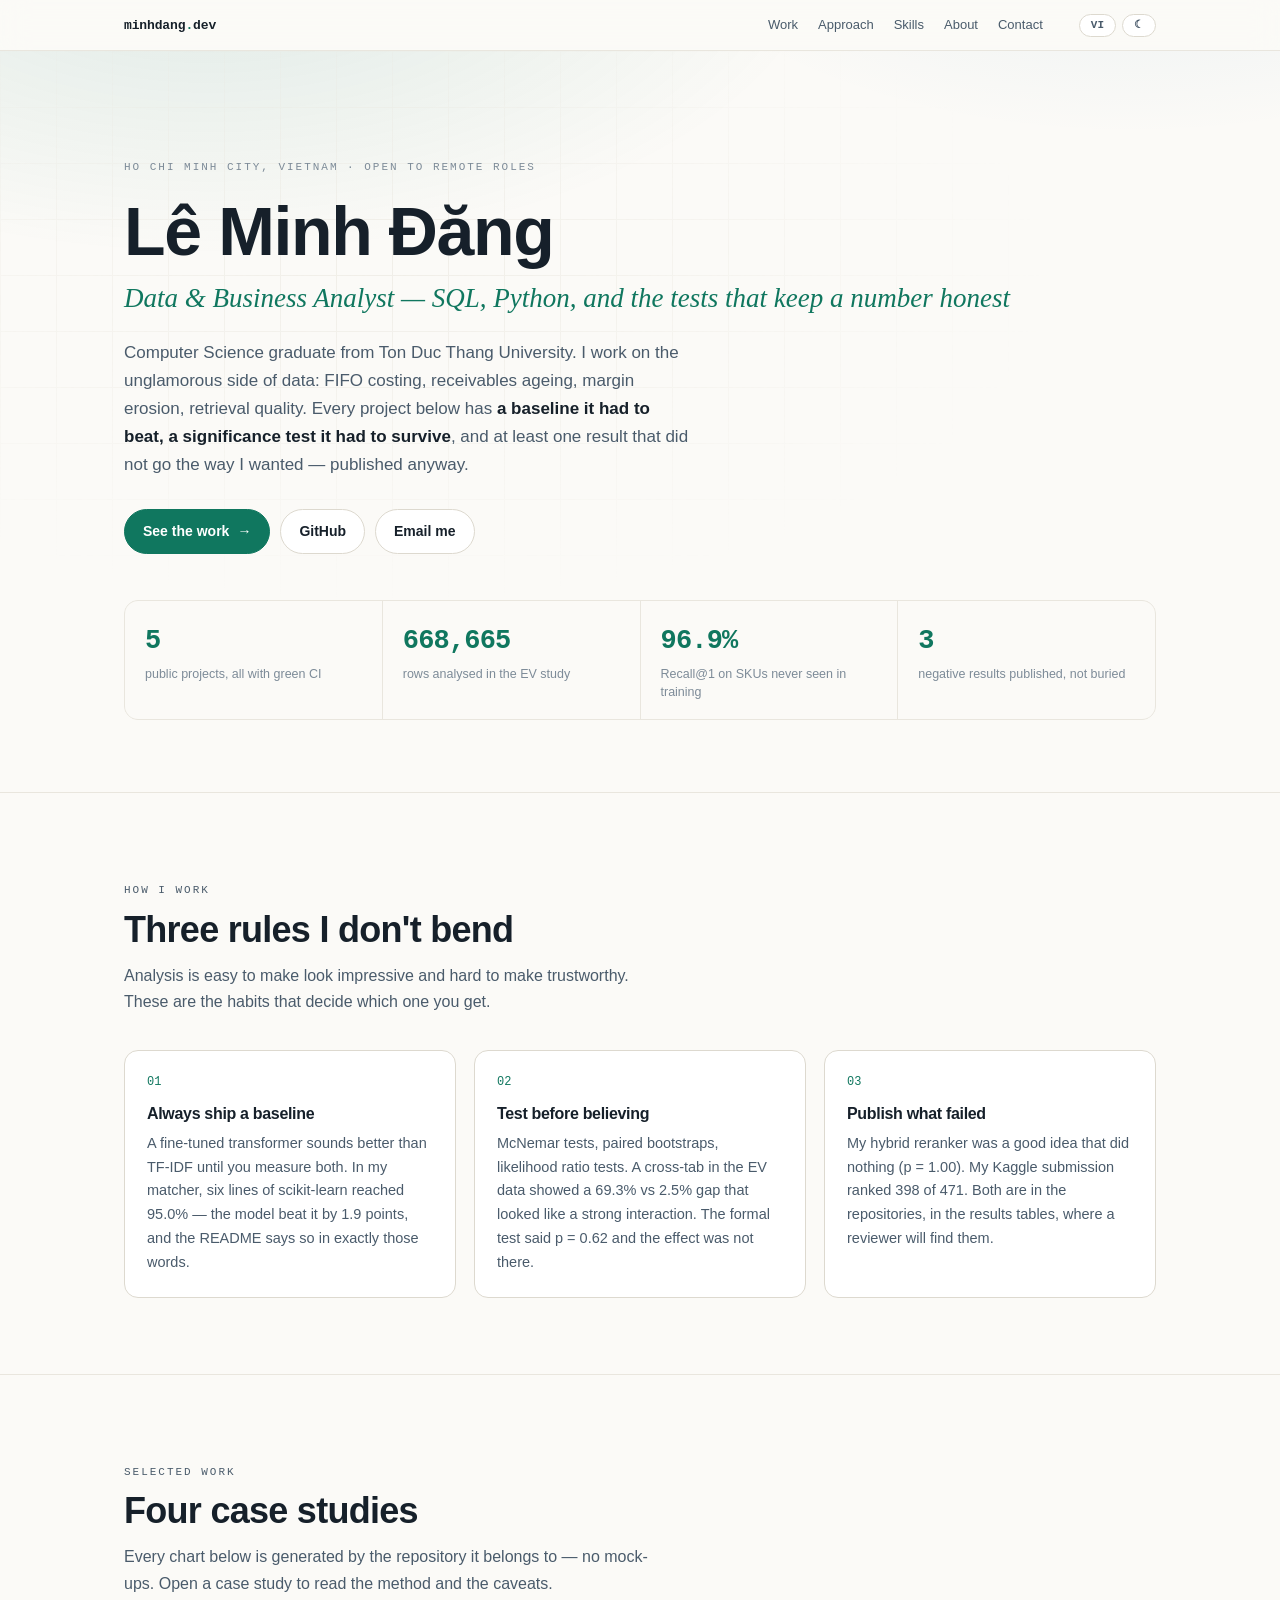
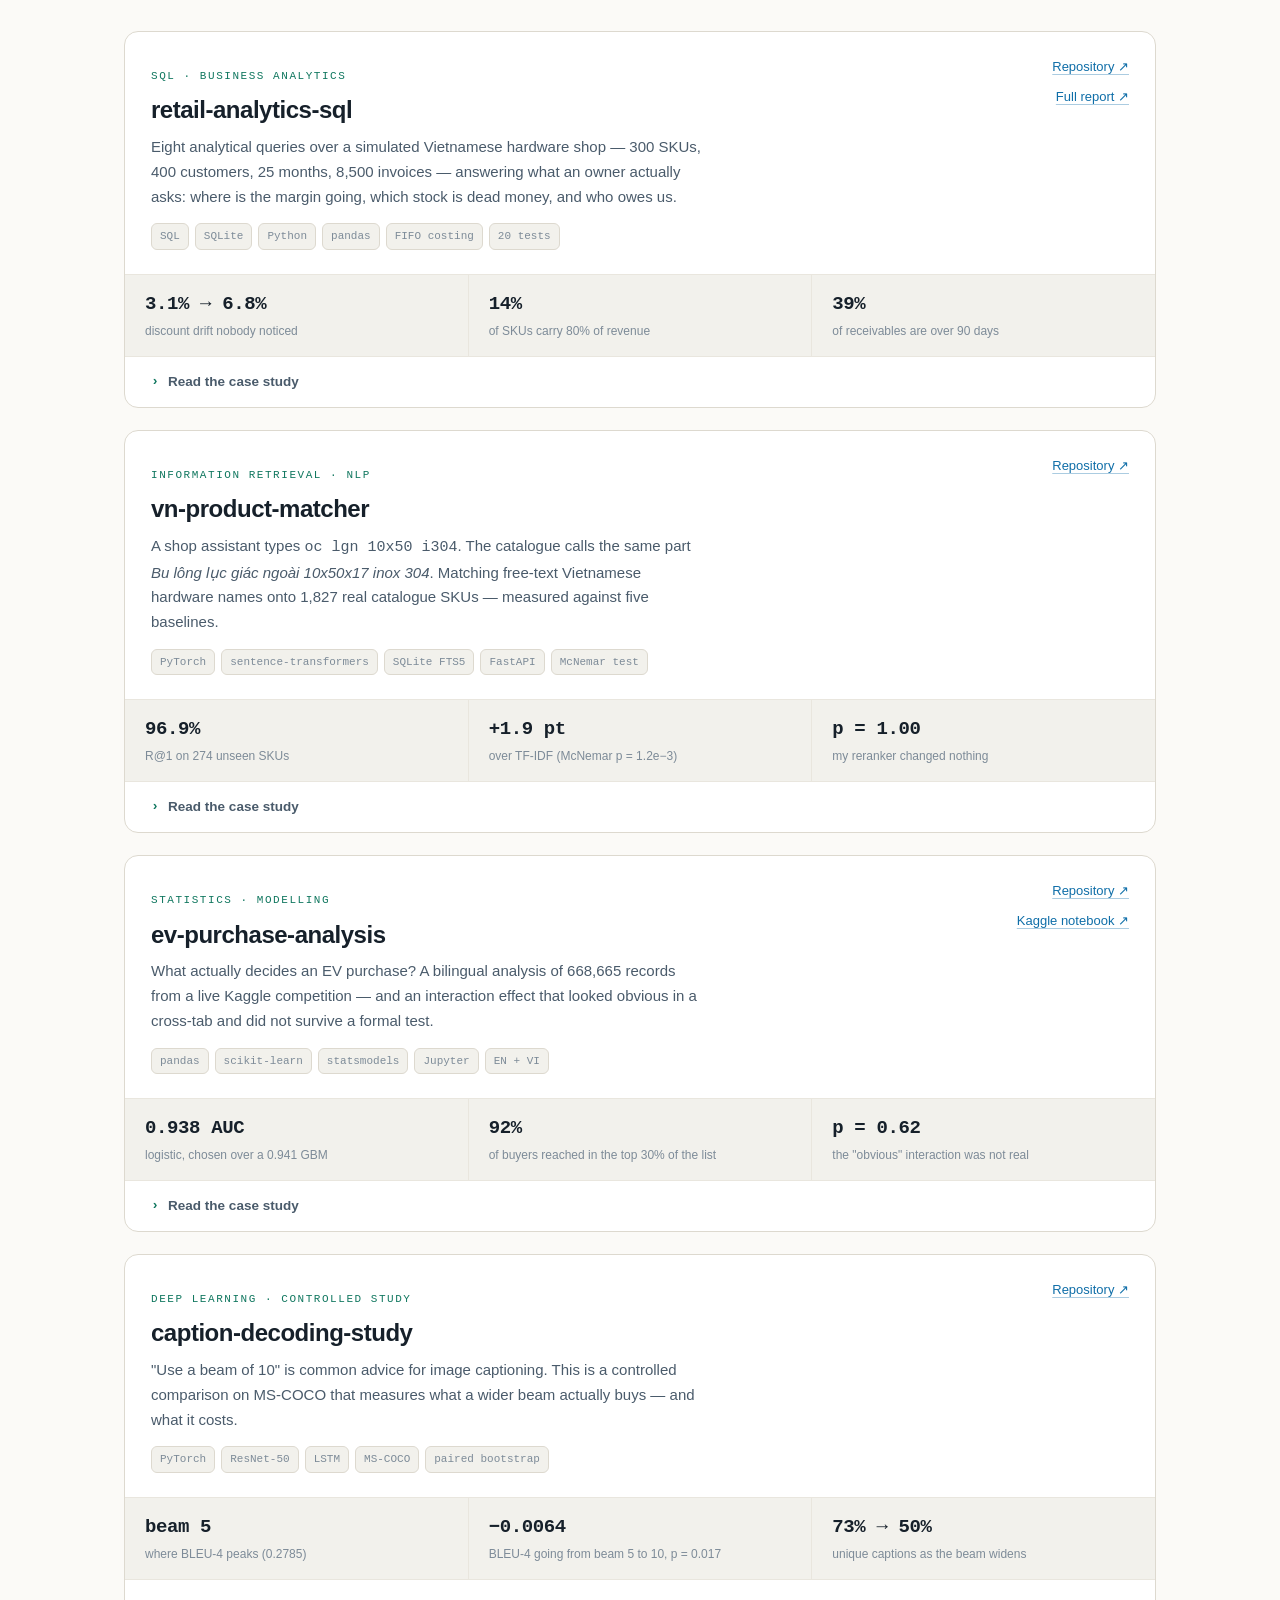
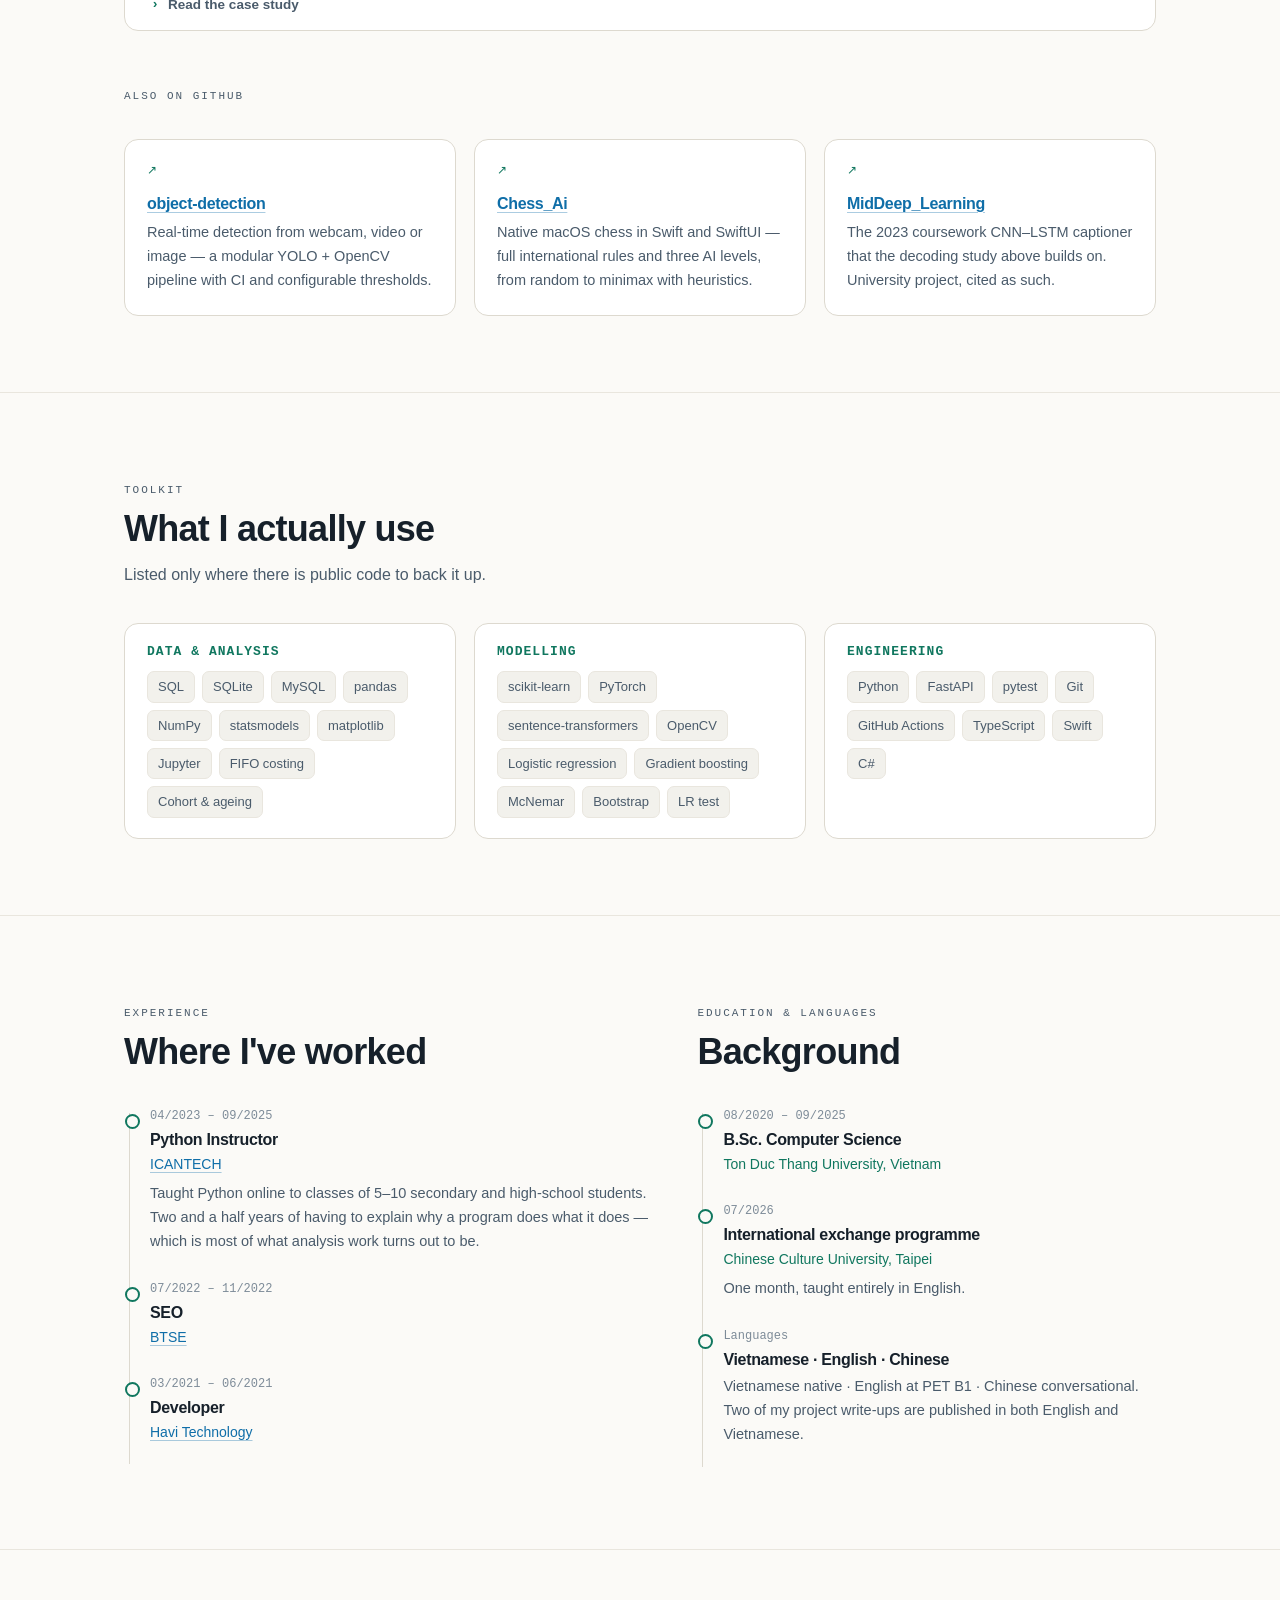
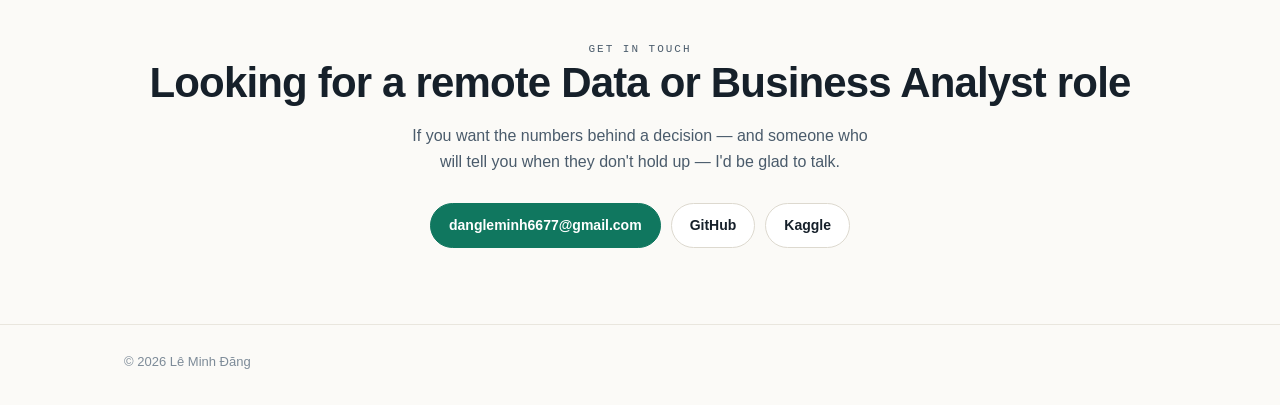
==== index.html @ 3e6cfe26 "Drop the hand-written/no-framework line from the footer Co-Authored-By: Claude Opus 5 <noreply@anthr" ====
<!DOCTYPE html>
<html lang="en" data-theme="dark" data-lang="en">
<head>
<meta charset="utf-8">
<meta name="viewport" content="width=device-width, initial-scale=1">
<title>Lê Minh Đăng — Data &amp; Business Analyst</title>
<meta name="description" content="Data and business analyst. SQL, Python and statistics on inventory, margin and retrieval problems — with the tests that say whether the numbers hold.">
<meta name="author" content="Lê Minh Đăng">
<meta property="og:title" content="Lê Minh Đăng — Data &amp; Business Analyst">
<meta property="og:description" content="Five public projects, each with a baseline, a significance test, and at least one result that did not go my way.">
<meta property="og:type" content="website">
<meta property="og:url" content="https://conchocon154.github.io/">
<link rel="icon" href="data:image/svg+xml,<svg xmlns='http://www.w3.org/2000/svg' viewBox='0 0 100 100'><rect width='100' height='100' rx='22' fill='%230b0f14'/><text y='72' x='50' text-anchor='middle' font-size='58' font-family='monospace' fill='%234dd4ac'>Đ</text></svg>">
<link rel="stylesheet" href="assets/css/style.css">
</head>
<body>

<!-- ====================== TOP BAR ====================== -->
<header class="topbar">
  <div class="topbar-in">
    <a class="brand" href="#top">minhdang<span class="dot">.</span>dev</a>
    <nav class="navlinks">
      <a href="#work"><span lang="en">Work</span><span lang="vi">Dự án</span></a>
      <a href="#approach"><span lang="en">Approach</span><span lang="vi">Cách làm</span></a>
      <a href="#skills"><span lang="en">Skills</span><span lang="vi">Kỹ năng</span></a>
      <a href="#about"><span lang="en">About</span><span lang="vi">Giới thiệu</span></a>
      <a href="#contact"><span lang="en">Contact</span><span lang="vi">Liên hệ</span></a>
    </nav>
    <div class="toggles">
      <button class="tg" id="langBtn" type="button" aria-label="Switch language">VI</button>
      <button class="tg" id="themeBtn" type="button" aria-label="Switch theme">☀</button>
    </div>
  </div>
</header>

<main id="top">

<!-- ====================== HERO ====================== -->
<div class="hero">
  <div class="wrap">
    <p class="eyebrow">Ho Chi Minh City, Vietnam · <span lang="en">open to remote roles</span><span lang="vi">sẵn sàng làm remote</span></p>
    <h1>Lê Minh Đăng</h1>
    <p class="role">
      <span lang="en">Data &amp; Business Analyst — SQL, Python, and the tests that keep a number honest</span>
      <span lang="vi">Data &amp; Business Analyst — SQL, Python, và những kiểm định giữ cho con số trung thực</span>
    </p>

    <p class="pitch">
      <span lang="en">Computer Science graduate from Ton Duc Thang University. I work on the unglamorous
      side of data: FIFO costing, receivables ageing, margin erosion, retrieval quality. Every project
      below has <strong>a baseline it had to beat, a significance test it had to survive</strong>, and at least one
      result that did not go the way I wanted — published anyway.</span>
      <span lang="vi">Tốt nghiệp Khoa học Máy tính, Đại học Tôn Đức Thắng. Tôi làm phần ít hào nhoáng
      của dữ liệu: giá vốn FIFO, tuổi nợ phải thu, bào mòn biên lợi nhuận, chất lượng truy hồi. Mỗi dự án
      dưới đây đều có <strong>một mốc so sánh phải vượt qua, một kiểm định thống kê phải đứng vững</strong>,
      và ít nhất một kết quả không như tôi mong muốn — vẫn công bố.</span>
    </p>

    <div class="cta">
      <a class="btn btn-primary" href="#work">
        <span lang="en">See the work</span><span lang="vi">Xem dự án</span> →
      </a>
      <a class="btn" href="https://github.com/conchocon154" target="_blank" rel="noopener">GitHub</a>
      <a class="btn" href="mailto:dangleminh6677@gmail.com">
        <span lang="en">Email me</span><span lang="vi">Gửi email</span>
      </a>
    </div>

    <div class="stats">
      <div class="stat">
        <b>5</b>
        <span lang="en">public projects, all with green CI</span>
        <span lang="vi">dự án công khai, CI đều xanh</span>
      </div>
      <div class="stat">
        <b>668,665</b>
        <span lang="en">rows analysed in the EV study</span>
        <span lang="vi">dòng dữ liệu phân tích ở dự án EV</span>
      </div>
      <div class="stat">
        <b>96.9%</b>
        <span lang="en">Recall@1 on SKUs never seen in training</span>
        <span lang="vi">Recall@1 trên SKU chưa từng thấy khi huấn luyện</span>
      </div>
      <div class="stat">
        <b>3</b>
        <span lang="en">negative results published, not buried</span>
        <span lang="vi">kết quả âm được công bố, không giấu</span>
      </div>
    </div>
  </div>
</div>

<!-- ====================== APPROACH ====================== -->
<section id="approach">
  <div class="wrap">
    <div class="sec-head reveal">
      <p class="eyebrow"><span lang="en">How I work</span><span lang="vi">Cách tôi làm việc</span></p>
      <h2><span lang="en">Three rules I don't bend</span><span lang="vi">Ba nguyên tắc tôi không nhân nhượng</span></h2>
      <p>
        <span lang="en">Analysis is easy to make look impressive and hard to make trustworthy.
        These are the habits that decide which one you get.</span>
        <span lang="vi">Làm phân tích trông ấn tượng thì dễ, làm cho nó đáng tin mới khó.
        Đây là những thói quen quyết định bạn nhận được cái nào.</span>
      </p>
    </div>

    <div class="approach">
      <div class="appr reveal">
        <span class="num">01</span>
        <h3><span lang="en">Always ship a baseline</span><span lang="vi">Luôn dựng mốc so sánh</span></h3>
        <p>
          <span lang="en">A fine-tuned transformer sounds better than TF-IDF until you measure both.
          In my matcher, six lines of scikit-learn reached 95.0% — the model beat it by 1.9 points,
          and the README says so in exactly those words.</span>
          <span lang="vi">Một transformer fine-tune nghe hay hơn TF-IDF, cho tới khi bạn đo cả hai.
          Ở dự án đối sánh của tôi, sáu dòng scikit-learn đạt 95,0% — mô hình chỉ hơn 1,9 điểm,
          và README ghi đúng như vậy.</span>
        </p>
      </div>
      <div class="appr reveal">
        <span class="num">02</span>
        <h3><span lang="en">Test before believing</span><span lang="vi">Kiểm định trước khi tin</span></h3>
        <p>
          <span lang="en">McNemar tests, paired bootstraps, likelihood ratio tests. A cross-tab in the EV
          data showed a 69.3% vs 2.5% gap that looked like a strong interaction. The formal test said
          p = 0.62 and the effect was not there.</span>
          <span lang="vi">Kiểm định McNemar, bootstrap theo cặp, kiểm định tỉ số hợp lý. Một bảng chéo trong
          dữ liệu EV cho khoảng cách 69,3% và 2,5%, trông như một tương tác rất mạnh. Kiểm định chính thức
          cho p = 0,62 — hiệu ứng đó không tồn tại.</span>
        </p>
      </div>
      <div class="appr reveal">
        <span class="num">03</span>
        <h3><span lang="en">Publish what failed</span><span lang="vi">Công bố cả cái thất bại</span></h3>
        <p>
          <span lang="en">My hybrid reranker was a good idea that did nothing (p = 1.00). My Kaggle
          submission ranked 398 of 471. Both are in the repositories, in the results tables,
          where a reviewer will find them.</span>
          <span lang="vi">Lớp rerank hybrid của tôi là một ý tưởng hay nhưng vô tác dụng (p = 1,00).
          Bài Kaggle của tôi xếp hạng 398/471. Cả hai đều nằm trong repo, trong bảng kết quả,
          nơi người xem chắc chắn sẽ thấy.</span>
        </p>
      </div>
    </div>
  </div>
</section>

<!-- ====================== WORK ====================== -->
<section id="work">
  <div class="wrap">
    <div class="sec-head reveal">
      <p class="eyebrow"><span lang="en">Selected work</span><span lang="vi">Dự án tiêu biểu</span></p>
      <h2><span lang="en">Four case studies</span><span lang="vi">Bốn nghiên cứu tình huống</span></h2>
      <p>
        <span lang="en">Every chart below is generated by the repository it belongs to — no mock-ups.
        Open a case study to read the method and the caveats.</span>
        <span lang="vi">Mọi biểu đồ dưới đây đều do chính repo tương ứng sinh ra — không có hình minh họa giả.
        Mở từng dự án để đọc phương pháp và các giới hạn.</span>
      </p>
    </div>

    <!-- ---------- 1. retail-analytics-sql ---------- -->
    <article class="proj reveal">
      <div class="proj-head">
        <div>
          <p class="kicker">SQL · Business analytics</p>
          <h3>retail-analytics-sql</h3>
          <p class="lede">
            <span lang="en">Eight analytical queries over a simulated Vietnamese hardware shop —
            300 SKUs, 400 customers, 25 months, 8,500 invoices — answering what an owner actually asks:
            where is the margin going, which stock is dead money, and who owes us.</span>
            <span lang="vi">Tám truy vấn phân tích trên dữ liệu mô phỏng một cửa hàng kim khí Việt Nam —
            300 mã hàng, 400 khách, 25 tháng, 8.500 hóa đơn — trả lời đúng câu hỏi của chủ tiệm:
            biên lợi nhuận chảy đi đâu, hàng nào là tiền chết, ai đang nợ.</span>
          </p>
          <div class="tags">
            <span class="tag">SQL</span><span class="tag">SQLite</span><span class="tag">Python</span>
            <span class="tag">pandas</span><span class="tag">FIFO costing</span><span class="tag">20 tests</span>
          </div>
        </div>
        <div class="proj-links">
          <a href="https://github.com/conchocon154/retail-analytics-sql" target="_blank" rel="noopener">Repository ↗</a>
          <a href="https://github.com/conchocon154/retail-analytics-sql/blob/main/reports/findings.md" target="_blank" rel="noopener">Full report ↗</a>
        </div>
      </div>

      <div class="result-band">
        <div><b>3.1% → 6.8%</b><span lang="en">discount drift nobody noticed</span><span lang="vi">chiết khấu trôi mà không ai nhận ra</span></div>
        <div><b>14%</b><span lang="en">of SKUs carry 80% of revenue</span><span lang="vi">số mã hàng gánh 80% doanh thu</span></div>
        <div><b>39%</b><span lang="en">of receivables are over 90 days</span><span lang="vi">công nợ đã quá 90 ngày</span></div>
      </div>

      <details>
        <summary><span class="chev">›</span><span lang="en">Read the case study</span><span lang="vi">Đọc chi tiết</span></summary>
        <div class="proj-body">

          <h4><span lang="en">The finding that matters</span><span lang="vi">Phát hiện quan trọng nhất</span></h4>
          <p>
            <span lang="en">Discounts given to credit customers drifted from 3.1% to 6.8% over two years.
            Their gross margin fell from 20.5% to 18.6%. <strong>Revenue never dropped — which is exactly why
            nobody noticed.</strong> Recovering two points is worth roughly 44 million VND a year.</span>
            <span lang="vi">Chiết khấu cho khách công nợ trôi từ 3,1% lên 6,8% trong hai năm.
            Biên lợi nhuận gộp của nhóm này giảm từ 20,5% xuống 18,6%. <strong>Doanh thu không hề giảm — và đó
            chính là lý do không ai để ý.</strong> Lấy lại hai điểm biên tương đương khoảng 44 triệu đồng mỗi năm.</span>
          </p>

          <div class="figure">
            <img src="assets/img/revenue_margin.png" alt="Monthly revenue and gross margin over 25 months" loading="lazy" decoding="async">
          </div>
          <p class="figcap">
            <span lang="en">Revenue holds while margin slides — the pattern that hides an erosion problem.</span>
            <span lang="vi">Doanh thu giữ nguyên trong khi biên trượt xuống — kiểu biểu đồ che giấu vấn đề bào mòn.</span>
          </p>

          <div class="figrow">
            <div>
              <div class="figure"><img src="assets/img/pareto.png" alt="Cumulative revenue share against cumulative SKU share" loading="lazy" decoding="async"></div>
              <p class="figcap"><span lang="en">14% of the range carries 80% of revenue; 27 of those SKUs are below their lead-time demand right now.</span><span lang="vi">14% số mã hàng gánh 80% doanh thu; 27 mã trong đó đang dưới mức nhu cầu thời gian chờ hàng.</span></p>
            </div>
            <div>
              <div class="figure"><img src="assets/img/receivables.png" alt="Receivables ageing buckets" loading="lazy" decoding="async"></div>
              <p class="figcap"><span lang="en">21 of 122 credit accounts sit above their limit — limits are not enforced where enforcement is possible.</span><span lang="vi">21 trong 122 tài khoản công nợ vượt hạn mức — hạn mức không được siết ở đúng nơi có thể siết.</span></p>
            </div>
          </div>

          <h4><span lang="en">The accounting decisions behind the numbers</span><span lang="vi">Những quyết định kế toán phía sau con số</span></h4>
          <p>
            <span lang="en">Most of the work is not SQL syntax — it is deciding what each number is measured against.
            <strong>Cost is FIFO, not average:</strong> every sold unit is matched to the delivery batch it came from,
            because averaging would smear a supplier price rise backwards into months that never paid it,
            and the erosion above would partly vanish into that average.
            <strong>Revenue is net of both discounts and excludes VAT</strong>, which is collected for the state, not earned.
            <strong>Receivables apply cash oldest-invoice-first</strong> — assuming payments cleared the newest invoice
            would make the ageing look far healthier than it is.</span>
            <span lang="vi">Phần lớn công việc không nằm ở cú pháp SQL, mà ở việc quyết định mỗi con số được đo dựa trên cái gì.
            <strong>Giá vốn tính FIFO, không phải bình quân:</strong> mỗi đơn vị bán ra được truy về đúng lô nhập,
            vì tính bình quân sẽ trải giá nhập tăng ngược lại vào những tháng chưa hề chịu mức giá đó,
            và phần bào mòn ở trên sẽ tan một phần vào cái bình quân ấy.
            <strong>Doanh thu trừ cả hai loại chiết khấu và không gồm VAT</strong> — VAT là thu hộ nhà nước, không phải doanh thu.
            <strong>Công nợ cấn trừ theo hóa đơn cũ trước</strong> — nếu giả định tiền về trả cho hóa đơn mới nhất
            thì bảng tuổi nợ sẽ đẹp hơn thực tế rất nhiều.</span>
          </p>

          <h4><span lang="en">A bug worth remembering</span><span lang="vi">Một lỗi đáng nhớ</span></h4>
          <p>
            <span lang="en">The reorder-point query originally computed average daily demand over
            <em>days with a sale</em> instead of all days — inflating it about thirtyfold. There is now a test
            that fails if that ever comes back.</span>
            <span lang="vi">Truy vấn điểm đặt hàng ban đầu tính nhu cầu bình quân ngày chỉ trên
            <em>những ngày có bán</em> thay vì mọi ngày — phóng đại khoảng 30 lần. Giờ đã có test
            báo đỏ nếu lỗi đó quay lại.</span>
          </p>

          <div class="note">
            <p>
              <b><span lang="en">Stated up front:</span><span lang="vi">Nói rõ từ đầu:</span></b>
              <span lang="en"> the data is simulated, and the README lists every pattern the generator plants on
              purpose — so nothing here is a surprise I arranged and then "discovered". What is worth reviewing is
              the SQL, the accounting choices, and the tests.</span>
              <span lang="vi"> dữ liệu là mô phỏng, và README liệt kê mọi quy luật mà bộ sinh dữ liệu cố tình cài vào —
              nên không có "phát hiện" nào là do tôi tự dàn dựng rồi tự tìm ra. Cái đáng xem là phần SQL,
              các lựa chọn kế toán và bộ test.</span>
            </p>
          </div>
        </div>
      </details>
    </article>

    <!-- ---------- 2. vn-product-matcher ---------- -->
    <article class="proj reveal">
      <div class="proj-head">
        <div>
          <p class="kicker">Information retrieval · NLP</p>
          <h3>vn-product-matcher</h3>
          <p class="lede">
            <span lang="en">A shop assistant types <code class="mono">oc lgn 10x50 i304</code>. The catalogue calls the
            same part <em>Bu lông lục giác ngoài 10x50x17 inox 304</em>. Matching free-text Vietnamese hardware names
            onto 1,827 real catalogue SKUs — measured against five baselines.</span>
            <span lang="vi">Nhân viên gõ <code class="mono">oc lgn 10x50 i304</code>. Danh mục gọi cùng món đó là
            <em>Bu lông lục giác ngoài 10x50x17 inox 304</em>. Đối sánh tên hàng tiếng Việt viết tự do về
            1.827 mã SKU thật — đo lại với năm mốc so sánh.</span>
          </p>
          <div class="tags">
            <span class="tag">PyTorch</span><span class="tag">sentence-transformers</span><span class="tag">SQLite FTS5</span>
            <span class="tag">FastAPI</span><span class="tag">McNemar test</span>
          </div>
        </div>
        <div class="proj-links">
          <a href="https://github.com/conchocon154/vn-product-matcher" target="_blank" rel="noopener">Repository ↗</a>
        </div>
      </div>

      <div class="result-band">
        <div><b>96.9%</b><span lang="en">R@1 on 274 unseen SKUs</span><span lang="vi">R@1 trên 274 SKU chưa từng thấy</span></div>
        <div><b>+1.9 pt</b><span lang="en">over TF-IDF (McNemar p = 1.2e−3)</span><span lang="vi">so với TF-IDF (McNemar p = 1,2e−3)</span></div>
        <div><b>p = 1.00</b><span lang="en">my reranker changed nothing</span><span lang="vi">lớp rerank của tôi vô tác dụng</span></div>
      </div>

      <details>
        <summary><span class="chev">›</span><span lang="en">Read the case study</span><span lang="vi">Đọc chi tiết</span></summary>
        <div class="proj-body">

          <h4><span lang="en">Why the problem is hard</span><span lang="vi">Vì sao bài toán này khó</span></h4>
          <p>
            <span lang="en">No character the two strings share is enough. <code class="mono">ốc</code> and
            <code class="mono">bu lông</code> are different words for the same bolt, <code class="mono">lgn</code> is
            an abbreviation, <code class="mono">i304</code> is a steel grade, and the wrench size <code class="mono">17</code>
            was never typed at all.</span>
            <span lang="vi">Không có ký tự chung nào giữa hai chuỗi là đủ. <code class="mono">ốc</code> và
            <code class="mono">bu lông</code> là hai cách gọi cùng một con bu lông, <code class="mono">lgn</code> là
            viết tắt, <code class="mono">i304</code> là mác thép, còn cỡ chìa <code class="mono">17</code>
            thì người dùng chưa từng gõ ra.</span>
          </p>

          <h4><span lang="en">Everything, measured against everything</span><span lang="vi">Đo tất cả, so với tất cả</span></h4>
          <p>
            <span lang="en">Recall@1 on <code class="mono">test_unseen</code> — queries for 274 SKUs removed from
            training entirely, so this measures whether the model learned how Vietnamese hardware is
            <em>named</em>, not whether it memorised the catalogue.</span>
            <span lang="vi">Recall@1 trên <code class="mono">test_unseen</code> — truy vấn cho 274 SKU đã bị loại
            hoàn toàn khỏi tập huấn luyện, nên phép đo này cho biết mô hình có học được <em>cách đặt tên</em>
            hàng kim khí Việt Nam hay chỉ học thuộc danh mục.</span>
          </p>

          <div class="svgfig">
            <svg viewBox="0 0 700 216" role="img" aria-label="Recall@1 by retriever on unseen SKUs">
              <g font-family="ui-monospace, monospace" font-size="12">
                <!-- row 1 -->
                <text x="0" y="24" fill="var(--text-dim)">exact match</text>
                <rect x="170" y="10" width="39" height="20" rx="3" fill="var(--text-mute)" opacity=".45"/>
                <text x="217" y="24" fill="var(--text-mute)">8.3%</text>
                <!-- row 2 -->
                <text x="0" y="58" fill="var(--text-dim)">encoder, stock</text>
                <rect x="170" y="44" width="300" height="20" rx="3" fill="var(--text-mute)" opacity=".45"/>
                <text x="478" y="58" fill="var(--text-mute)">63.8%</text>
                <!-- row 3 -->
                <text x="0" y="92" fill="var(--text-dim)">BM25 (FTS5)</text>
                <rect x="170" y="78" width="392" height="20" rx="3" fill="var(--text-mute)" opacity=".45"/>
                <text x="570" y="92" fill="var(--text-mute)">83.4%</text>
                <!-- row 4 -->
                <text x="0" y="126" fill="var(--text-dim)">RapidFuzz</text>
                <rect x="170" y="112" width="414" height="20" rx="3" fill="var(--text-mute)" opacity=".45"/>
                <text x="592" y="126" fill="var(--text-mute)">88.2%</text>
                <!-- row 5 : baseline -->
                <text x="0" y="160" fill="var(--text)">TF-IDF char 3–5</text>
                <rect x="170" y="146" width="447" height="20" rx="3" fill="var(--warn)" opacity=".8"/>
                <text x="625" y="160" fill="var(--text)">95.0%</text>
                <!-- row 6 : winner -->
                <text x="0" y="194" fill="var(--text)" font-weight="700">encoder, tuned</text>
                <rect x="170" y="180" width="455" height="20" rx="3" fill="var(--accent)"/>
                <text x="633" y="194" fill="var(--text)" font-weight="700">96.9%</text>
              </g>
            </svg>
          </div>
          <p class="figcap">
            <span lang="en">The orange bar is the baseline that nearly made the whole model unnecessary.</span>
            <span lang="vi">Thanh màu cam là mốc so sánh suýt nữa khiến cả mô hình trở nên thừa.</span>
          </p>

          <h4><span lang="en">Three findings worth stating plainly</span><span lang="vi">Ba kết luận nói thẳng</span></h4>
          <p>
            <span lang="en"><strong>1. Fine-tuning is what matters, not the choice of encoder.</strong>
            Off the shelf, the multilingual MiniLM scores 63.8% — far <em>worse</em> than a TF-IDF baseline that takes
            six lines of scikit-learn. The same weights after fine-tuning score 96.9%. Reaching for an embedding model
            without adapting it to the domain would have made this system worse, not better.</span>
            <span lang="vi"><strong>1. Fine-tune mới là điều quyết định, không phải chọn encoder nào.</strong>
            Dùng nguyên bản, MiniLM đa ngữ chỉ đạt 63,8% — <em>kém xa</em> mốc TF-IDF viết bằng sáu dòng scikit-learn.
            Cũng bộ trọng số đó sau khi fine-tune đạt 96,9%. Nếu vớ lấy một mô hình embedding mà không thích nghi với
            miền dữ liệu thì hệ thống còn tệ đi, chứ không tốt lên.</span>
          </p>
          <p>
            <span lang="en"><strong>2. The win over a good lexical baseline is real but modest.</strong>
            1.9 points, McNemar p = 1.22e−3, 95% CI [+0.80%, +2.94%]. Significant — and not the order of magnitude that
            "we added deep learning" usually implies. Where the encoder earns its keep is the synonym queries it was
            built for: 93.6% → 97.4%.</span>
            <span lang="vi"><strong>2. Phần thắng so với mốc từ vựng tốt là có thật nhưng khiêm tốn.</strong>
            1,9 điểm, McNemar p = 1,22e−3, khoảng tin cậy 95% [+0,80%, +2,94%]. Có ý nghĩa thống kê — và không phải
            mức độ mà cụm "chúng tôi đã dùng deep learning" thường ám chỉ. Chỗ encoder thực sự đáng giá là nhóm truy vấn
            đồng nghĩa mà nó được xây để xử lý: 93,6% → 97,4%.</span>
          </p>

          <div class="note">
            <p>
              <b><span lang="en">3. My hybrid reranker was a wasted idea.</span><span lang="vi">3. Lớp rerank hybrid của tôi là ý tưởng công cốc.</span></b>
              <span lang="en"> I assumed encoders garble numbers, so I added a reranker scoring exact dimension and
              material overlap. It changed nothing: 96.9% → 96.8%, p = 1.00, and it cost 5× the latency. It stays in
              the repository as a documented negative result, because a design assumption that turns out false is worth
              more written down than quietly deleted.</span>
              <span lang="vi"> Tôi cho rằng encoder xử lý số kém, nên thêm một lớp rerank chấm điểm theo trùng khớp
              kích thước và vật liệu. Nó không thay đổi gì: 96,9% → 96,8%, p = 1,00, và tốn gấp 5 lần độ trễ. Nó vẫn nằm
              trong repo như một kết quả âm có ghi chép, vì một giả định thiết kế hóa ra sai thì viết ra còn đáng giá hơn
              là lặng lẽ xóa đi.</span>
            </p>
          </div>
        </div>
      </details>
    </article>

    <!-- ---------- 3. ev-purchase-analysis ---------- -->
    <article class="proj reveal">
      <div class="proj-head">
        <div>
          <p class="kicker">Statistics · Modelling</p>
          <h3>ev-purchase-analysis</h3>
          <p class="lede">
            <span lang="en">What actually decides an EV purchase? A bilingual analysis of 668,665 records
            from a live Kaggle competition — and an interaction effect that looked obvious in a cross-tab
            and did not survive a formal test.</span>
            <span lang="vi">Điều gì thực sự quyết định việc mua xe điện? Phân tích song ngữ 668.665 bản ghi
            từ một cuộc thi Kaggle đang diễn ra — và một hiệu ứng tương tác trông hiển nhiên trên bảng chéo
            nhưng không trụ được qua kiểm định.</span>
          </p>
          <div class="tags">
            <span class="tag">pandas</span><span class="tag">scikit-learn</span><span class="tag">statsmodels</span>
            <span class="tag">Jupyter</span><span class="tag">EN + VI</span>
          </div>
        </div>
        <div class="proj-links">
          <a href="https://github.com/conchocon154/ev-purchase-analysis" target="_blank" rel="noopener">Repository ↗</a>
          <a href="https://www.kaggle.com/code/minhngle/what-actually-decides-an-ev-purchase" target="_blank" rel="noopener">Kaggle notebook ↗</a>
        </div>
      </div>

      <div class="result-band">
        <div><b>0.938 AUC</b><span lang="en">logistic, chosen over a 0.941 GBM</span><span lang="vi">hồi quy logistic, chọn thay cho GBM 0,941</span></div>
        <div><b>92%</b><span lang="en">of buyers reached in the top 30% of the list</span><span lang="vi">người mua nằm trong 30% danh sách đầu</span></div>
        <div><b>p = 0.62</b><span lang="en">the "obvious" interaction was not real</span><span lang="vi">tương tác "hiển nhiên" hóa ra không có</span></div>
      </div>

      <details>
        <summary><span class="chev">›</span><span lang="en">Read the case study</span><span lang="vi">Đọc chi tiết</span></summary>
        <div class="proj-body">

          <h4><span lang="en">The mistake I made and then caught</span><span lang="vi">Sai lầm tôi mắc rồi tự bắt được</span></h4>
          <p>
            <span lang="en">A cross-tab showed buyers at <strong>69.3%</strong> where a subsidy was available and
            environmental concern was high, against <strong>2.5%</strong> where neither held. That reads as a textbook
            interaction: subsidies work far better on people who already care. A likelihood ratio test said
            <strong>p = 0.62</strong> — no interaction. A main-effects-only model reproduces every cell to within
            0.12 percentage points.</span>
            <span lang="vi">Bảng chéo cho thấy tỉ lệ mua <strong>69,3%</strong> ở nhóm vừa có trợ cấp vừa quan tâm môi trường,
            so với <strong>2,5%</strong> ở nhóm không có gì. Đọc lên thì đúng như một tương tác mẫu mực: trợ cấp phát huy
            mạnh hơn nhiều với người vốn đã quan tâm. Kiểm định tỉ số hợp lý cho <strong>p = 0,62</strong> — không có
            tương tác. Mô hình chỉ gồm hiệu ứng chính tái tạo mọi ô sai lệch dưới 0,12 điểm phần trăm.</span>
          </p>
          <p>
            <span lang="en">The gap is an artefact of the probability scale: when one group starts near zero, any
            multiplicative effect looks enormous in percentage points. <strong>It changed the recommendation.</strong>
            Targeting the intersection buys nothing over targeting each driver on its own.</span>
            <span lang="vi">Khoảng cách đó là ảo giác của thang xác suất: khi một nhóm xuất phát gần 0, mọi hiệu ứng
            nhân đều trông khổng lồ nếu tính theo điểm phần trăm. <strong>Điều này đã thay đổi khuyến nghị.</strong>
            Nhắm vào phần giao nhau không mang lại gì so với nhắm vào từng yếu tố riêng lẻ.</span>
          </p>

          <div class="figure">
            <img src="assets/img/interaction.png" alt="Purchase rate by subsidy availability and environmental concern" loading="lazy" decoding="async">
          </div>
          <p class="figcap">
            <span lang="en">The chart that fooled me: a 69.3% corner next to a 2.5% one. The likelihood ratio test
            says both main effects alone already explain every cell.</span>
            <span lang="vi">Biểu đồ đã đánh lừa tôi: một góc 69,3% nằm cạnh một góc 2,5%. Kiểm định tỉ số hợp lý
            cho thấy chỉ riêng hai hiệu ứng chính đã giải thích được mọi ô.</span>
          </p>

          <div class="figrow">
            <div>
              <div class="figure"><img src="assets/img/lift_curve.png" alt="Lift curve: share of buyers reached against share of list contacted" loading="lazy" decoding="async"></div>
              <p class="figcap"><span lang="en">Contacting the top 30% by score reaches 92% of buyers — the operational output.</span><span lang="vi">Liên hệ 30% danh sách điểm cao nhất chạm tới 92% người mua — đây là đầu ra dùng được.</span></p>
            </div>
            <div>
              <div class="figure"><img src="assets/img/driver_ranking.png" alt="Ranked drivers of EV purchase" loading="lazy" decoding="async"></div>
              <p class="figcap"><span lang="en">Ranked drivers from the logistic model — coefficients a marketing team can read.</span><span lang="vi">Xếp hạng yếu tố tác động từ mô hình logistic — hệ số mà đội marketing đọc được.</span></p>
            </div>
          </div>

          <h4><span lang="en">Why the weaker model won</span><span lang="vi">Vì sao mô hình yếu hơn lại được chọn</span></h4>
          <p>
            <span lang="en">Gradient boosting reached 0.941 AUC against logistic regression's 0.938. I shipped the
            logistic model. Three thousandths of AUC do not pay for losing the ability to tell a marketing team which
            lever to pull and by how much.</span>
            <span lang="vi">Gradient boosting đạt AUC 0,941 so với 0,938 của hồi quy logistic. Tôi chọn mô hình logistic.
            Ba phần nghìn AUC không đủ để đánh đổi khả năng nói cho đội marketing biết nên kéo cần nào và kéo bao nhiêu.</span>
          </p>

          <div class="note">
            <p>
              <b><span lang="en">The leaderboard result, in full:</span><span lang="vi">Kết quả bảng xếp hạng, nói đủ:</span></b>
              <span lang="en"> public ROC-AUC 0.94087 — <strong>rank 398 of 471, below the median of 0.94184</strong>.
              A GBM on 13 raw features, no feature engineering, no tuning. My cross-validation predicted 0.94133, so the
              validation was honest; the model was simply plain. Worth knowing: the leaderboard spans 0.005 AUC end to
              end, so rank there says less than it looks like it does. Both READMEs state this.</span>
              <span lang="vi"> ROC-AUC public 0,94087 — <strong>hạng 398/471, dưới trung vị 0,94184</strong>.
              Một mô hình GBM trên 13 đặc trưng thô, không tạo đặc trưng, không tinh chỉnh. Cross-validation của tôi dự báo
              0,94133 nên khâu kiểm định là trung thực; mô hình chỉ đơn giản là mô hình thường. Cần biết thêm: cả bảng xếp
              hạng chỉ trải trong 0,005 AUC, nên thứ hạng ở đó nói ít hơn vẻ ngoài của nó. Cả hai README đều ghi rõ.</span>
            </p>
          </div>
        </div>
      </details>
    </article>

    <!-- ---------- 4. caption-decoding-study ---------- -->
    <article class="proj reveal">
      <div class="proj-head">
        <div>
          <p class="kicker">Deep learning · Controlled study</p>
          <h3>caption-decoding-study</h3>
          <p class="lede">
            <span lang="en">"Use a beam of 10" is common advice for image captioning. This is a controlled
            comparison on MS-COCO that measures what a wider beam actually buys — and what it costs.</span>
            <span lang="vi">"Cứ dùng beam 10" là lời khuyên phổ biến cho bài toán chú thích ảnh. Đây là một so sánh
            có kiểm soát trên MS-COCO, đo xem beam rộng hơn thực sự đem lại gì — và đánh đổi cái gì.</span>
          </p>
          <div class="tags">
            <span class="tag">PyTorch</span><span class="tag">ResNet-50</span><span class="tag">LSTM</span>
            <span class="tag">MS-COCO</span><span class="tag">paired bootstrap</span>
          </div>
        </div>
        <div class="proj-links">
          <a href="https://github.com/conchocon154/caption-decoding-study" target="_blank" rel="noopener">Repository ↗</a>
        </div>
      </div>

      <div class="result-band">
        <div><b>beam 5</b><span lang="en">where BLEU-4 peaks (0.2785)</span><span lang="vi">nơi BLEU-4 đạt đỉnh (0,2785)</span></div>
        <div><b>−0.0064</b><span lang="en">BLEU-4 going from beam 5 to 10, p = 0.017</span><span lang="vi">BLEU-4 khi đi từ beam 5 lên 10, p = 0,017</span></div>
        <div><b>73% → 50%</b><span lang="en">unique captions as the beam widens</span><span lang="vi">tỉ lệ chú thích duy nhất khi beam rộng ra</span></div>
      </div>

      <details>
        <summary><span class="chev">›</span><span lang="en">Read the case study</span><span lang="vi">Đọc chi tiết</span></summary>
        <div class="proj-body">

          <h4><span lang="en">The short answer</span><span lang="vi">Câu trả lời ngắn</span></h4>
          <p>
            <span lang="en">Quality peaks at a beam of 5 and then goes down, while caption variety falls the whole way.
            <strong>A beam of 10 is worse than a beam of 5 on every axis measured, and takes twice as long.</strong></span>
            <span lang="vi">Chất lượng đạt đỉnh ở beam 5 rồi đi xuống, trong khi độ đa dạng của chú thích giảm suốt chặng.
            <strong>Beam 10 kém hơn beam 5 ở mọi chỉ số đã đo, và chạy lâu gấp đôi.</strong></span>
          </p>

          <div class="tbl-scroll">
            <table>
              <thead>
                <tr>
                  <th><span lang="en">Strategy</span><span lang="vi">Chiến lược</span></th>
                  <th class="num">BLEU-1</th><th class="num">BLEU-4</th>
                  <th class="num"><span lang="en">Unique</span><span lang="vi">Duy nhất</span></th>
                  <th class="num"><span lang="en">Vocab</span><span lang="vi">Từ vựng</span></th>
                  <th class="num">ms/img</th>
                </tr>
              </thead>
              <tbody>
                <tr><td>greedy</td><td class="num">0.678</td><td class="num">0.2433</td><td class="num">73.3%</td><td class="num">464</td><td class="num">0.2</td></tr>
                <tr><td>beam-3</td><td class="num">0.685</td><td class="num">0.2723</td><td class="num">62.2%</td><td class="num">431</td><td class="num">19.2</td></tr>
                <tr class="hi"><td>beam-5</td><td class="num">0.680</td><td class="num">0.2785</td><td class="num">55.4%</td><td class="num">422</td><td class="num">31.9</td></tr>
                <tr><td>beam-10</td><td class="num">0.671</td><td class="num">0.2705</td><td class="num">49.8%</td><td class="num">407</td><td class="num">65.9</td></tr>
              </tbody>
            </table>
          </div>

          <div class="figure">
            <img src="assets/img/tradeoff.png" alt="Caption quality against diversity across decoding strategies" loading="lazy" decoding="async">
          </div>
          <p class="figcap">
            <span lang="en">Quality against diversity. Beam-10 is dominated — there is no axis on which it wins.</span>
            <span lang="vi">Chất lượng đối chiếu độ đa dạng. Beam-10 bị lấn át hoàn toàn — không có trục nào nó thắng.</span>
          </p>

          <h4><span lang="en">Why one number is never enough</span><span lang="vi">Vì sao một con số không bao giờ là đủ</span></h4>
          <p>
            <span lang="en">BLEU-4 peaks at beam 5. BLEU-1 peaks at beam 3. Diversity peaks at greedy.
            <strong>Report a single metric at a single beam width and you can prove whatever you set out to prove.</strong>
            The averages hide more too: beam-5 improves mean BLEU-4 by 0.028 over greedy but wins on only 42.9% of
            individual images, because 21.1% of its captions are byte-identical to greedy's.</span>
            <span lang="vi">BLEU-4 đạt đỉnh ở beam 5. BLEU-1 đạt đỉnh ở beam 3. Độ đa dạng đạt đỉnh ở greedy.
            <strong>Chỉ báo cáo một chỉ số ở một mức beam thì muốn chứng minh điều gì cũng được.</strong>
            Con số trung bình còn giấu nhiều thứ khác: beam-5 tăng BLEU-4 trung bình 0,028 so với greedy nhưng chỉ thắng
            ở 42,9% số ảnh, vì 21,1% chú thích của nó giống hệt greedy tới từng byte.</span>
          </p>

          <div class="figrow">
            <div>
              <div class="figure"><img src="assets/img/bleu.png" alt="BLEU scores across beam widths" loading="lazy" decoding="async"></div>
              <p class="figcap"><span lang="en">BLEU-4 rises then falls; the interval for beam-10 vs beam-5 excludes zero.</span><span lang="vi">BLEU-4 tăng rồi giảm; khoảng tin cậy beam-10 so beam-5 không chứa 0.</span></p>
            </div>
            <div>
              <div class="figure"><img src="assets/img/diversity.png" alt="Caption diversity across beam widths" loading="lazy" decoding="async"></div>
              <p class="figcap"><span lang="en">Diversity declines monotonically — the cost nobody quotes with a beam width.</span><span lang="vi">Độ đa dạng giảm đơn điệu — cái giá không ai nhắc tới khi khoe mức beam.</span></p>
            </div>
          </div>

          <h4><span lang="en">An engineering result I did not expect</span><span lang="vi">Một kết quả kỹ thuật ngoài dự đoán</span></h4>
          <p>
            <span lang="en">Beam search ran <strong>5× faster on CPU than on Apple MPS</strong> (30.7 ms vs 160.8 ms per
            image), because every step reads scores back from the GPU and each read costs a synchronisation. The first
            MPS run did not finish in two hours; the CPU run took four minutes. The default is now
            <code class="mono">--decode-device cpu</code>.</span>
            <span lang="vi">Beam search chạy <strong>nhanh gấp 5 lần trên CPU so với Apple MPS</strong> (30,7 ms so với
            160,8 ms mỗi ảnh), vì mỗi bước phải đọc điểm số về từ GPU và mỗi lần đọc tốn một lần đồng bộ. Lần chạy MPS đầu
            tiên hai tiếng không xong; bản CPU chỉ mất bốn phút. Mặc định giờ là
            <code class="mono">--decode-device cpu</code>.</span>
          </p>
        </div>
      </details>
    </article>

    <!-- ---------- more work ---------- -->
    <div class="sec-head reveal" style="margin-top:56px">
      <p class="eyebrow"><span lang="en">Also on GitHub</span><span lang="vi">Ngoài ra trên GitHub</span></p>
    </div>
    <div class="approach">
      <div class="appr reveal">
        <span class="num">↗</span>
        <h3><a href="https://github.com/conchocon154/object-detection" target="_blank" rel="noopener">object-detection</a></h3>
        <p>
          <span lang="en">Real-time detection from webcam, video or image — a modular YOLO + OpenCV pipeline with CI
          and configurable thresholds.</span>
          <span lang="vi">Nhận diện vật thể thời gian thực từ webcam, video hoặc ảnh — pipeline YOLO + OpenCV dạng module,
          có CI và ngưỡng cấu hình được.</span>
        </p>
      </div>
      <div class="appr reveal">
        <span class="num">↗</span>
        <h3><a href="https://github.com/conchocon154/Chess_Ai" target="_blank" rel="noopener">Chess_Ai</a></h3>
        <p>
          <span lang="en">Native macOS chess in Swift and SwiftUI — full international rules and three AI levels,
          from random to minimax with heuristics.</span>
          <span lang="vi">Cờ vua macOS gốc viết bằng Swift và SwiftUI — đủ luật quốc tế và ba mức máy,
          từ đi ngẫu nhiên tới minimax kèm heuristic.</span>
        </p>
      </div>
      <div class="appr reveal">
        <span class="num">↗</span>
        <h3><a href="https://github.com/conchocon154/MidDeep_Learning" target="_blank" rel="noopener">MidDeep_Learning</a></h3>
        <p>
          <span lang="en">The 2023 coursework CNN–LSTM captioner that the decoding study above builds on.
          University project, cited as such.</span>
          <span lang="vi">Mô hình chú thích ảnh CNN–LSTM làm trong môn học năm 2023, là nền cho nghiên cứu giải mã ở trên.
          Bài tập đại học, và được ghi rõ như vậy.</span>
        </p>
      </div>
    </div>
  </div>
</section>

<!-- ====================== SKILLS ====================== -->
<section id="skills">
  <div class="wrap">
    <div class="sec-head reveal">
      <p class="eyebrow"><span lang="en">Toolkit</span><span lang="vi">Công cụ</span></p>
      <h2><span lang="en">What I actually use</span><span lang="vi">Những gì tôi thực sự dùng</span></h2>
      <p>
        <span lang="en">Listed only where there is public code to back it up.</span>
        <span lang="vi">Chỉ liệt kê những thứ có mã nguồn công khai chứng minh được.</span>
      </p>
    </div>
    <div class="skills">
      <div class="skillcard reveal">
        <h3><span lang="en">Data &amp; analysis</span><span lang="vi">Dữ liệu &amp; phân tích</span></h3>
        <div class="chips">
          <span class="chip">SQL</span><span class="chip">SQLite</span><span class="chip">MySQL</span>
          <span class="chip">pandas</span><span class="chip">NumPy</span><span class="chip">statsmodels</span>
          <span class="chip">matplotlib</span><span class="chip">Jupyter</span>
          <span class="chip"><span lang="en">FIFO costing</span><span lang="vi">Giá vốn FIFO</span></span>
          <span class="chip"><span lang="en">Cohort &amp; ageing</span><span lang="vi">Cohort &amp; tuổi nợ</span></span>
        </div>
      </div>
      <div class="skillcard reveal">
        <h3><span lang="en">Modelling</span><span lang="vi">Mô hình</span></h3>
        <div class="chips">
          <span class="chip">scikit-learn</span><span class="chip">PyTorch</span>
          <span class="chip">sentence-transformers</span><span class="chip">OpenCV</span>
          <span class="chip"><span lang="en">Logistic regression</span><span lang="vi">Hồi quy logistic</span></span>
          <span class="chip"><span lang="en">Gradient boosting</span><span lang="vi">Gradient boosting</span></span>
          <span class="chip">McNemar</span><span class="chip">Bootstrap</span>
          <span class="chip"><span lang="en">LR test</span><span lang="vi">Kiểm định LR</span></span>
        </div>
      </div>
      <div class="skillcard reveal">
        <h3><span lang="en">Engineering</span><span lang="vi">Kỹ thuật</span></h3>
        <div class="chips">
          <span class="chip">Python</span><span class="chip">FastAPI</span><span class="chip">pytest</span>
          <span class="chip">Git</span><span class="chip">GitHub Actions</span>
          <span class="chip">TypeScript</span><span class="chip">Swift</span><span class="chip">C#</span>
        </div>
      </div>
    </div>
  </div>
</section>

<!-- ====================== ABOUT ====================== -->
<section id="about">
  <div class="wrap">
    <div class="two-col">
      <div>
        <div class="sec-head reveal">
          <p class="eyebrow"><span lang="en">Experience</span><span lang="vi">Kinh nghiệm</span></p>
          <h2><span lang="en">Where I've worked</span><span lang="vi">Nơi tôi đã làm</span></h2>
        </div>
        <div class="tl reveal">
          <div class="tl-item">
            <div class="when">04/2023 – 09/2025</div>
            <h3><span lang="en">Python Instructor</span><span lang="vi">Giảng viên Python</span></h3>
            <div class="where"><a href="https://www.icantech.vn/" target="_blank" rel="noopener">ICANTECH</a></div>
            <p>
              <span lang="en">Taught Python online to classes of 5–10 secondary and high-school students.
              Two and a half years of having to explain why a program does what it does — which is most of what
              analysis work turns out to be.</span>
              <span lang="vi">Dạy Python trực tuyến cho lớp 5–10 học sinh cấp 2 và cấp 3.
              Hai năm rưỡi phải giải thích vì sao chương trình chạy ra kết quả đó — hóa ra đó cũng chính là
              phần lớn công việc phân tích.</span>
            </p>
          </div>
          <div class="tl-item">
            <div class="when">07/2022 – 11/2022</div>
            <h3>SEO</h3>
            <div class="where"><a href="https://www.btse.com/en/home" target="_blank" rel="noopener">BTSE</a></div>
          </div>
          <div class="tl-item">
            <div class="when">03/2021 – 06/2021</div>
            <h3>Developer</h3>
            <div class="where"><a href="https://havi.com.au/" target="_blank" rel="noopener">Havi Technology</a></div>
          </div>
        </div>
      </div>

      <div>
        <div class="sec-head reveal">
          <p class="eyebrow"><span lang="en">Education &amp; languages</span><span lang="vi">Học vấn &amp; ngôn ngữ</span></p>
          <h2><span lang="en">Background</span><span lang="vi">Nền tảng</span></h2>
        </div>
        <div class="tl reveal">
          <div class="tl-item">
            <div class="when">08/2020 – 09/2025</div>
            <h3><span lang="en">B.Sc. Computer Science</span><span lang="vi">Cử nhân Khoa học Máy tính</span></h3>
            <div class="where"><span lang="en">Ton Duc Thang University, Vietnam</span><span lang="vi">Đại học Tôn Đức Thắng</span></div>
          </div>
          <div class="tl-item">
            <div class="when">07/2026</div>
            <h3><span lang="en">International exchange programme</span><span lang="vi">Chương trình trao đổi quốc tế</span></h3>
            <div class="where"><span lang="en">Chinese Culture University, Taipei</span><span lang="vi">Đại học Văn hóa Trung Hoa, Đài Bắc</span></div>
            <p>
              <span lang="en">One month, taught entirely in English.</span>
              <span lang="vi">Một tháng, học hoàn toàn bằng tiếng Anh.</span>
            </p>
          </div>
          <div class="tl-item">
            <div class="when"><span lang="en">Languages</span><span lang="vi">Ngôn ngữ</span></div>
            <h3><span lang="en">Vietnamese · English · Chinese</span><span lang="vi">Tiếng Việt · Tiếng Anh · Tiếng Trung</span></h3>
            <p>
              <span lang="en">Vietnamese native · English at PET B1 · Chinese conversational.
              Two of my project write-ups are published in both English and Vietnamese.</span>
              <span lang="vi">Tiếng Việt bản ngữ · Tiếng Anh trình độ PET B1 · Tiếng Trung giao tiếp cơ bản.
              Hai bài viết dự án của tôi được xuất bản song song cả tiếng Anh và tiếng Việt.</span>
            </p>
          </div>
        </div>
      </div>
    </div>
  </div>
</section>

<!-- ====================== CONTACT ====================== -->
<section id="contact">
  <div class="wrap">
    <p class="eyebrow reveal"><span lang="en">Get in touch</span><span lang="vi">Liên hệ</span></p>
    <h2 class="reveal">
      <span lang="en">Looking for a remote Data or Business Analyst role</span>
      <span lang="vi">Đang tìm vị trí Data / Business Analyst làm remote</span>
    </h2>
    <p class="reveal">
      <span lang="en">If you want the numbers behind a decision — and someone who will tell you when they don't
      hold up — I'd be glad to talk.</span>
      <span lang="vi">Nếu bạn cần con số đứng sau một quyết định — và một người sẵn sàng nói khi con số đó không
      đứng vững — tôi rất sẵn lòng trao đổi.</span>
    </p>
    <div class="contact-row reveal">
      <a class="btn btn-primary" href="mailto:dangleminh6677@gmail.com">dangleminh6677@gmail.com</a>
      <a class="btn" href="https://github.com/conchocon154" target="_blank" rel="noopener">GitHub</a>
      <a class="btn" href="https://www.kaggle.com/minhngle" target="_blank" rel="noopener">Kaggle</a>
    </div>
  </div>
</section>

</main>

<footer>
  <div class="wrap">
    <span>© <span id="yr">2026</span> Lê Minh Đăng</span>
  </div>
</footer>

<script src="assets/js/main.js"></script>
</body>
</html>
---- assets/css/style.css ----
/* ==========================================================================
   Lê Minh Đăng — portfolio
   Dark-first editorial layout. Light theme is a full token swap.
   ========================================================================== */

:root {
  --bg:        #0b0f14;
  --bg-raise:  #111821;
  --bg-sink:   #080b0f;
  --line:      #1e2a36;
  --line-soft: #17202a;
  --text:      #e6edf3;
  --text-dim:  #9fb0c0;
  --text-mute: #6b7f92;
  --accent:    #4dd4ac;
  --accent-dim:#1f6f5c;
  --warn:      #e8833a;
  --link:      #7fd1ff;
  --card-img:  #fbfcfd;

  --mono: ui-monospace, "SF Mono", "JetBrains Mono", Menlo, Consolas, monospace;
  --sans: ui-sans-serif, -apple-system, "Inter", "Segoe UI", Roboto, "Helvetica Neue", Arial, sans-serif;
  --serif: "Iowan Old Style", "Palatino Linotype", Palatino, Georgia, serif;

  --maxw: 1080px;
  --r: 14px;
}

html[data-theme="light"] {
  --bg:        #fbfaf7;
  --bg-raise:  #ffffff;
  --bg-sink:   #f2f1ec;
  --line:      #ddd9cf;
  --line-soft: #e9e6de;
  --text:      #16202a;
  --text-dim:  #4a5b6b;
  --text-mute: #7d8b98;
  --accent:    #10775f;
  --accent-dim:#a8ded0;
  --warn:      #b8531a;
  --link:      #0f6ea8;
  --card-img:  #ffffff;
}

* { box-sizing: border-box; }

html { scroll-behavior: smooth; }
@media (prefers-reduced-motion: reduce) { html { scroll-behavior: auto; } }

body {
  margin: 0;
  background: var(--bg);
  color: var(--text);
  font-family: var(--sans);
  font-size: 16px;
  line-height: 1.65;
  -webkit-font-smoothing: antialiased;
  overflow-x: hidden;
}

/* ---------- language switching ---------- */
html[data-lang="en"] [lang="vi"] { display: none; }
html[data-lang="vi"] [lang="en"] { display: none; }

/* ---------- shared ---------- */
.wrap { width: 100%; max-width: var(--maxw); margin: 0 auto; padding: 0 24px; }

a { color: var(--link); text-decoration-color: color-mix(in srgb, var(--link) 35%, transparent); text-underline-offset: 3px; }
a:hover { text-decoration-color: currentColor; }

h1, h2, h3 { line-height: 1.2; letter-spacing: -0.02em; margin: 0; }

.eyebrow {
  font-family: var(--mono);
  font-size: 11px;
  letter-spacing: 0.18em;
  text-transform: uppercase;
  color: var(--text-mute);
}

.mono { font-family: var(--mono); }

/* ==========================================================================
   Top bar
   ========================================================================== */
.topbar {
  position: sticky; top: 0; z-index: 50;
  background: color-mix(in srgb, var(--bg) 82%, transparent);
  backdrop-filter: blur(14px);
  -webkit-backdrop-filter: blur(14px);
  border-bottom: 1px solid var(--line-soft);
}
.topbar-in {
  max-width: var(--maxw); margin: 0 auto; padding: 10px 24px;
  display: flex; align-items: center; gap: 18px;
}
.brand {
  font-family: var(--mono); font-size: 13px; font-weight: 600;
  color: var(--text); text-decoration: none; letter-spacing: -0.01em;
}
.brand .dot { color: var(--accent); }

.navlinks { display: flex; gap: 20px; margin-left: auto; }
.navlinks a {
  font-size: 13px; color: var(--text-dim); text-decoration: none;
  padding: 4px 0; border-bottom: 1px solid transparent;
}
.navlinks a:hover { color: var(--text); border-bottom-color: var(--accent); }

.toggles { display: flex; gap: 6px; margin-left: 18px; }
.tg {
  font-family: var(--mono); font-size: 11px; font-weight: 600;
  background: var(--bg-raise); color: var(--text-dim);
  border: 1px solid var(--line); border-radius: 999px;
  padding: 5px 11px; cursor: pointer; line-height: 1;
  transition: color .15s, border-color .15s;
}
.tg:hover { color: var(--text); border-color: var(--accent); }

@media (max-width: 760px) { .navlinks { display: none; } .toggles { margin-left: auto; } }

/* ==========================================================================
   Hero
   ========================================================================== */
.hero { position: relative; padding: 96px 0 72px; overflow: hidden; }

/* soft grid + glow behind the hero */
.hero::before {
  content: ""; position: absolute; inset: -40% -10% auto -10%; height: 130%;
  background:
    radial-gradient(60% 50% at 22% 18%, color-mix(in srgb, var(--accent) 13%, transparent) 0%, transparent 68%),
    radial-gradient(50% 45% at 82% 8%, color-mix(in srgb, var(--link) 10%, transparent) 0%, transparent 70%);
  pointer-events: none;
}
.hero::after {
  content: ""; position: absolute; inset: 0;
  background-image:
    linear-gradient(var(--line-soft) 1px, transparent 1px),
    linear-gradient(90deg, var(--line-soft) 1px, transparent 1px);
  background-size: 56px 56px;
  mask-image: radial-gradient(70% 60% at 30% 30%, #000 0%, transparent 75%);
  -webkit-mask-image: radial-gradient(70% 60% at 30% 30%, #000 0%, transparent 75%);
  opacity: .6; pointer-events: none;
}
.hero .wrap { position: relative; z-index: 1; }

.hero h1 {
  font-size: clamp(38px, 7vw, 68px);
  font-weight: 700; margin: 14px 0 0;
}
.hero .role {
  font-family: var(--serif); font-style: italic;
  font-size: clamp(19px, 2.6vw, 27px);
  color: var(--accent); margin: 8px 0 0; line-height: 1.35;
}
.hero .pitch {
  max-width: 60ch; margin: 22px 0 0;
  font-size: 17px; color: var(--text-dim);
}
.hero .pitch strong { color: var(--text); font-weight: 600; }

.cta { display: flex; flex-wrap: wrap; gap: 10px; margin-top: 30px; }
.btn {
  display: inline-flex; align-items: center; gap: 8px;
  font-size: 14px; font-weight: 600; text-decoration: none;
  padding: 10px 18px; border-radius: 999px;
  border: 1px solid var(--line); color: var(--text); background: var(--bg-raise);
  transition: border-color .15s, transform .15s;
}
.btn:hover { border-color: var(--accent); transform: translateY(-1px); }
.btn-primary { background: var(--accent); color: #05130f; border-color: var(--accent); }
html[data-theme="light"] .btn-primary { color: #ffffff; }
.btn-primary:hover { border-color: var(--accent); }

/* stat strip */
.stats {
  display: grid; grid-template-columns: repeat(4, 1fr);
  gap: 1px; background: var(--line-soft);
  border: 1px solid var(--line-soft); border-radius: var(--r);
  margin-top: 46px; overflow: hidden;
}
.stat { background: var(--bg); padding: 18px 20px; }
.stat b {
  display: block; font-family: var(--mono);
  font-size: clamp(20px, 3vw, 27px); font-weight: 700;
  color: var(--accent); letter-spacing: -0.03em;
}
.stat span { display: block; font-size: 12.5px; color: var(--text-mute); margin-top: 3px; line-height: 1.4; }
@media (max-width: 720px) { .stats { grid-template-columns: repeat(2, 1fr); } }

/* ==========================================================================
   Sections
   ========================================================================== */
section { padding: 76px 0; border-top: 1px solid var(--line-soft); }
.sec-head { margin-bottom: 34px; }
.sec-head h2 { font-size: clamp(26px, 4vw, 36px); margin-top: 8px; }
.sec-head p { color: var(--text-dim); max-width: 62ch; margin: 12px 0 0; }

/* ---------- approach cards ---------- */
.approach { display: grid; grid-template-columns: repeat(3, 1fr); gap: 18px; }
.appr {
  background: var(--bg-raise); border: 1px solid var(--line);
  border-radius: var(--r); padding: 22px;
}
.appr h3 { font-size: 16px; margin-bottom: 8px; }
.appr p { margin: 0; font-size: 14.5px; color: var(--text-dim); }
.appr .num {
  font-family: var(--mono); font-size: 12px; color: var(--accent);
  display: block; margin-bottom: 12px;
}
@media (max-width: 800px) { .approach { grid-template-columns: 1fr; } }

/* ==========================================================================
   Project case studies
   ========================================================================== */
.proj {
  border: 1px solid var(--line); border-radius: var(--r);
  background: var(--bg-raise); overflow: hidden; margin-bottom: 22px;
}
.proj-head {
  display: grid; grid-template-columns: 1fr auto; gap: 18px;
  padding: 24px 26px; align-items: start;
}
.proj-head h3 { font-size: clamp(19px, 2.6vw, 24px); }
.proj-head .kicker { font-family: var(--mono); font-size: 11px; letter-spacing: .14em; text-transform: uppercase; color: var(--accent); }
.proj-head .lede { color: var(--text-dim); font-size: 15px; margin: 10px 0 0; max-width: 66ch; }

.tags { display: flex; flex-wrap: wrap; gap: 6px; margin-top: 14px; }
.tag {
  font-family: var(--mono); font-size: 11px; color: var(--text-mute);
  border: 1px solid var(--line); border-radius: 6px; padding: 3px 8px;
  background: var(--bg-sink);
}

.proj-links { display: flex; flex-direction: column; gap: 8px; align-items: flex-end; }
.proj-links a { font-size: 13px; white-space: nowrap; }
@media (max-width: 720px) {
  .proj-head { grid-template-columns: 1fr; }
  .proj-links { flex-direction: row; align-items: center; flex-wrap: wrap; }
}

/* headline result band */
.result-band {
  display: grid; grid-template-columns: repeat(3, 1fr);
  gap: 1px; background: var(--line-soft);
  border-top: 1px solid var(--line-soft); border-bottom: 1px solid var(--line-soft);
}
.result-band div { background: var(--bg-sink); padding: 14px 20px; }
.result-band b {
  display: block; font-family: var(--mono); font-size: 19px;
  color: var(--text); letter-spacing: -.02em;
}
.result-band span { display: block; font-size: 12px; color: var(--text-mute); margin-top: 2px; }
@media (max-width: 640px) { .result-band { grid-template-columns: 1fr; } }

/* expandable body */
.proj details { border: 0; }
.proj summary {
  list-style: none; cursor: pointer; user-select: none;
  padding: 14px 26px; font-size: 13.5px; font-weight: 600;
  color: var(--text-dim); display: flex; align-items: center; gap: 9px;
}
.proj summary::-webkit-details-marker { display: none; }
.proj summary:hover { color: var(--text); }
.proj summary .chev {
  display: inline-block; transition: transform .18s; color: var(--accent);
  font-family: var(--mono);
}
.proj details[open] summary .chev { transform: rotate(90deg); }

.proj-body { padding: 4px 26px 28px; }
.proj-body h4 {
  font-size: 14px; margin: 26px 0 8px; color: var(--text);
  font-family: var(--mono); font-weight: 600; letter-spacing: -.01em;
}
.proj-body h4:first-child { margin-top: 6px; }
.proj-body p { margin: 0 0 12px; color: var(--text-dim); font-size: 15px; max-width: 74ch; }
.proj-body strong { color: var(--text); }

.figure {
  margin: 18px 0 6px; background: var(--card-img);
  border: 1px solid var(--line); border-radius: 10px;
  padding: 10px; overflow: hidden;
}
.figure img { display: block; width: 100%; height: auto; border-radius: 4px; }
.figcap { font-size: 12.5px; color: var(--text-mute); margin: 8px 2px 0; }

.figrow { display: grid; grid-template-columns: 1fr 1fr; gap: 16px; }
@media (max-width: 760px) { .figrow { grid-template-columns: 1fr; } }

/* honest-note callout */
.note {
  border-left: 3px solid var(--warn);
  background: color-mix(in srgb, var(--warn) 7%, transparent);
  padding: 12px 16px; border-radius: 0 8px 8px 0; margin: 16px 0;
}
.note p { margin: 0; color: var(--text-dim); font-size: 14.5px; }
.note b { color: var(--warn); }

/* data tables */
.tbl-scroll { overflow-x: auto; margin: 14px 0 4px; }
table { border-collapse: collapse; width: 100%; font-size: 13.5px; min-width: 460px; }
th, td { text-align: left; padding: 8px 12px; border-bottom: 1px solid var(--line-soft); }
th { font-family: var(--mono); font-size: 11px; text-transform: uppercase; letter-spacing: .08em; color: var(--text-mute); font-weight: 600; }
td { color: var(--text-dim); }
tr.hi td { color: var(--text); font-weight: 600; background: color-mix(in srgb, var(--accent) 8%, transparent); }
td.num, th.num { font-family: var(--mono); text-align: right; }

/* inline SVG chart wrapper */
.svgfig { margin: 18px 0 6px; }
.svgfig svg { display: block; width: 100%; height: auto; }

/* ==========================================================================
   Skills
   ========================================================================== */
.skills { display: grid; grid-template-columns: repeat(3, 1fr); gap: 18px; }
.skillcard {
  border: 1px solid var(--line); border-radius: var(--r);
  background: var(--bg-raise); padding: 20px 22px;
}
.skillcard h3 { font-size: 13px; font-family: var(--mono); color: var(--accent); letter-spacing: .08em; text-transform: uppercase; margin-bottom: 12px; }
.chips { display: flex; flex-wrap: wrap; gap: 7px; }
.chip {
  font-size: 13px; padding: 4px 10px; border-radius: 7px;
  background: var(--bg-sink); border: 1px solid var(--line-soft); color: var(--text-dim);
}
@media (max-width: 820px) { .skills { grid-template-columns: 1fr; } }

/* ==========================================================================
   Timeline
   ========================================================================== */
.tl { position: relative; padding-left: 26px; }
.tl::before {
  content: ""; position: absolute; left: 5px; top: 6px; bottom: 6px;
  width: 1px; background: var(--line);
}
.tl-item { position: relative; padding-bottom: 26px; }
.tl-item::before {
  content: ""; position: absolute; left: -25px; top: 7px;
  width: 11px; height: 11px; border-radius: 50%;
  background: var(--bg); border: 2px solid var(--accent);
}
.tl-item .when { font-family: var(--mono); font-size: 12px; color: var(--text-mute); }
.tl-item h3 { font-size: 16px; margin: 3px 0 4px; }
.tl-item .where { color: var(--accent); font-size: 14px; }
.tl-item p { margin: 6px 0 0; color: var(--text-dim); font-size: 14.5px; max-width: 70ch; }

.two-col { display: grid; grid-template-columns: 1.15fr 1fr; gap: 46px; }
@media (max-width: 860px) { .two-col { grid-template-columns: 1fr; gap: 34px; } }

/* ==========================================================================
   Contact + footer
   ========================================================================== */
#contact .wrap { text-align: center; }
#contact h2 { font-size: clamp(28px, 5vw, 42px); }
#contact p { color: var(--text-dim); max-width: 52ch; margin: 14px auto 0; }
.contact-row { display: flex; justify-content: center; flex-wrap: wrap; gap: 10px; margin-top: 28px; }

footer {
  border-top: 1px solid var(--line-soft); padding: 26px 0 34px;
  font-size: 13px; color: var(--text-mute);
}
footer .wrap { display: flex; justify-content: space-between; gap: 14px; flex-wrap: wrap; }

/* ==========================================================================
   Entrance animation
   ========================================================================== */
.reveal { opacity: 0; transform: translateY(14px); }
.reveal.in { opacity: 1; transform: none; transition: opacity .55s ease, transform .55s ease; }
@media (prefers-reduced-motion: reduce) {
  .reveal { opacity: 1; transform: none; }
  .reveal.in { transition: none; }
}
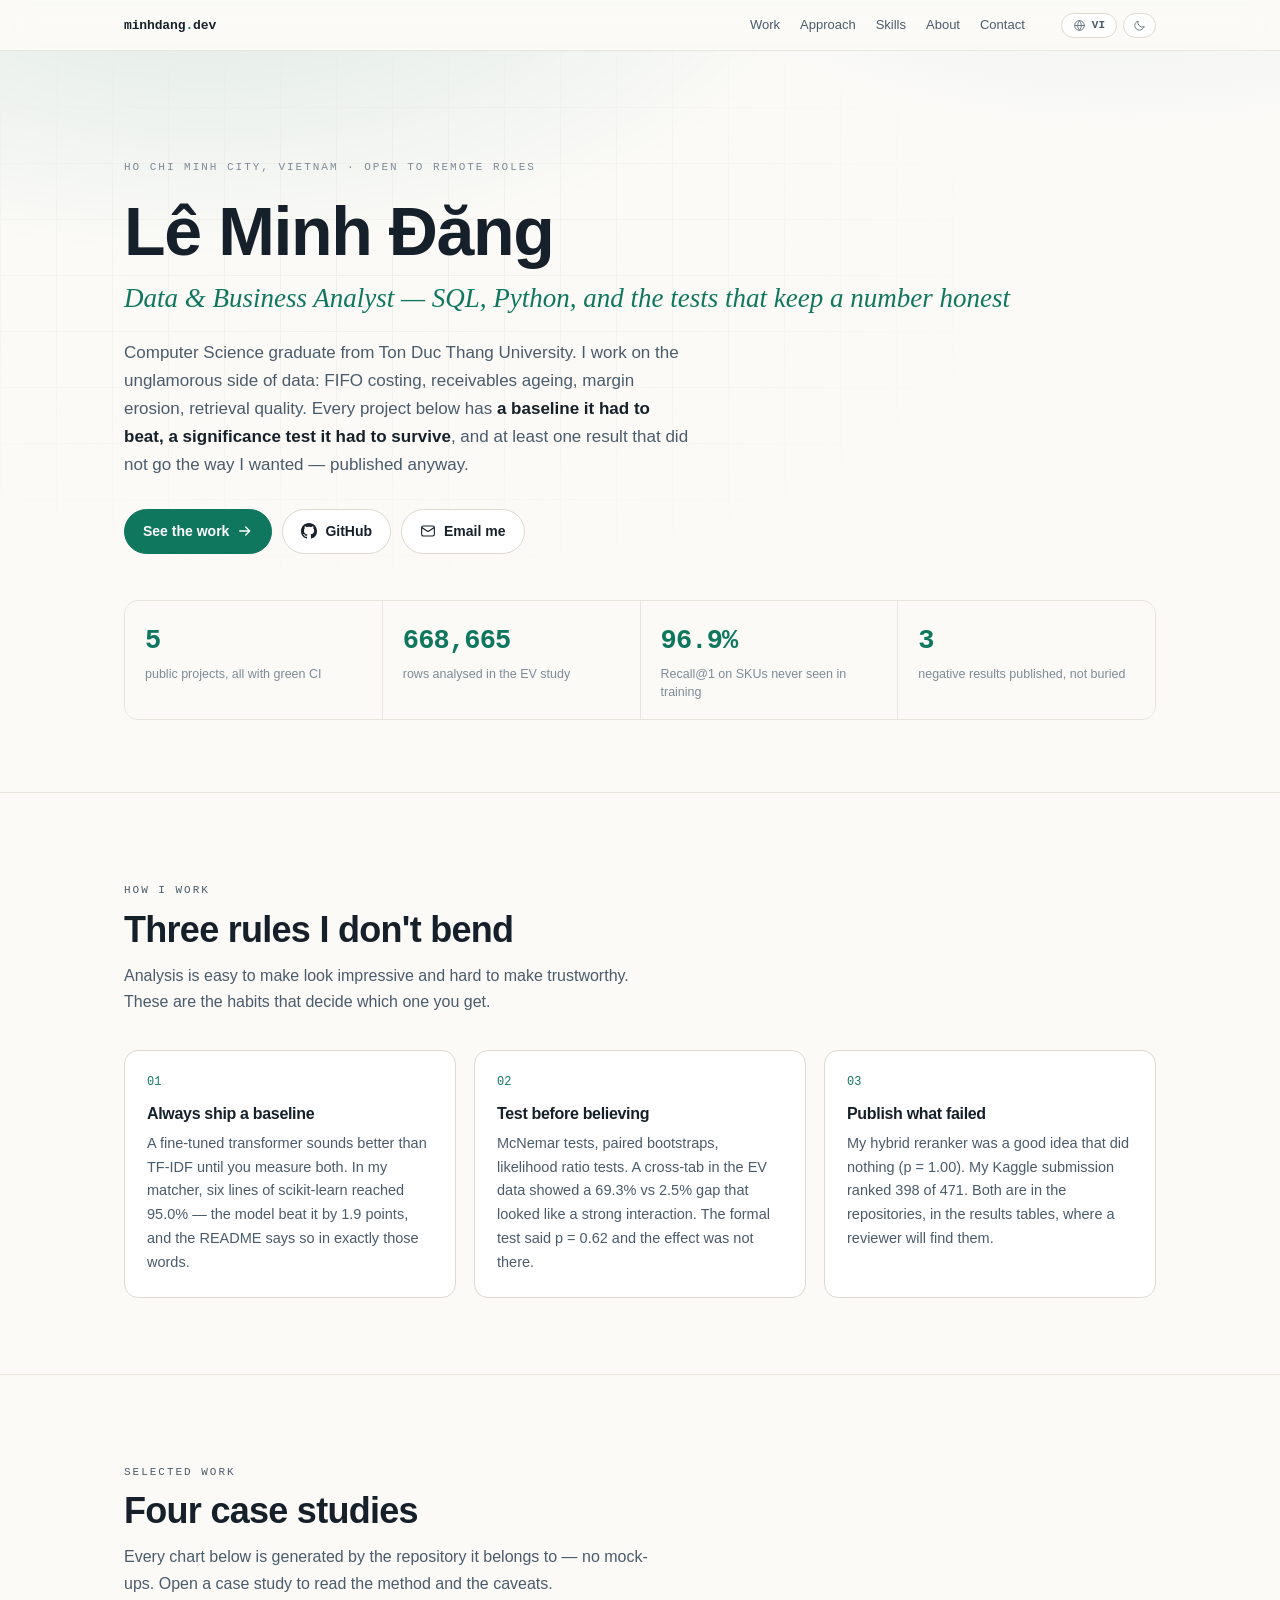
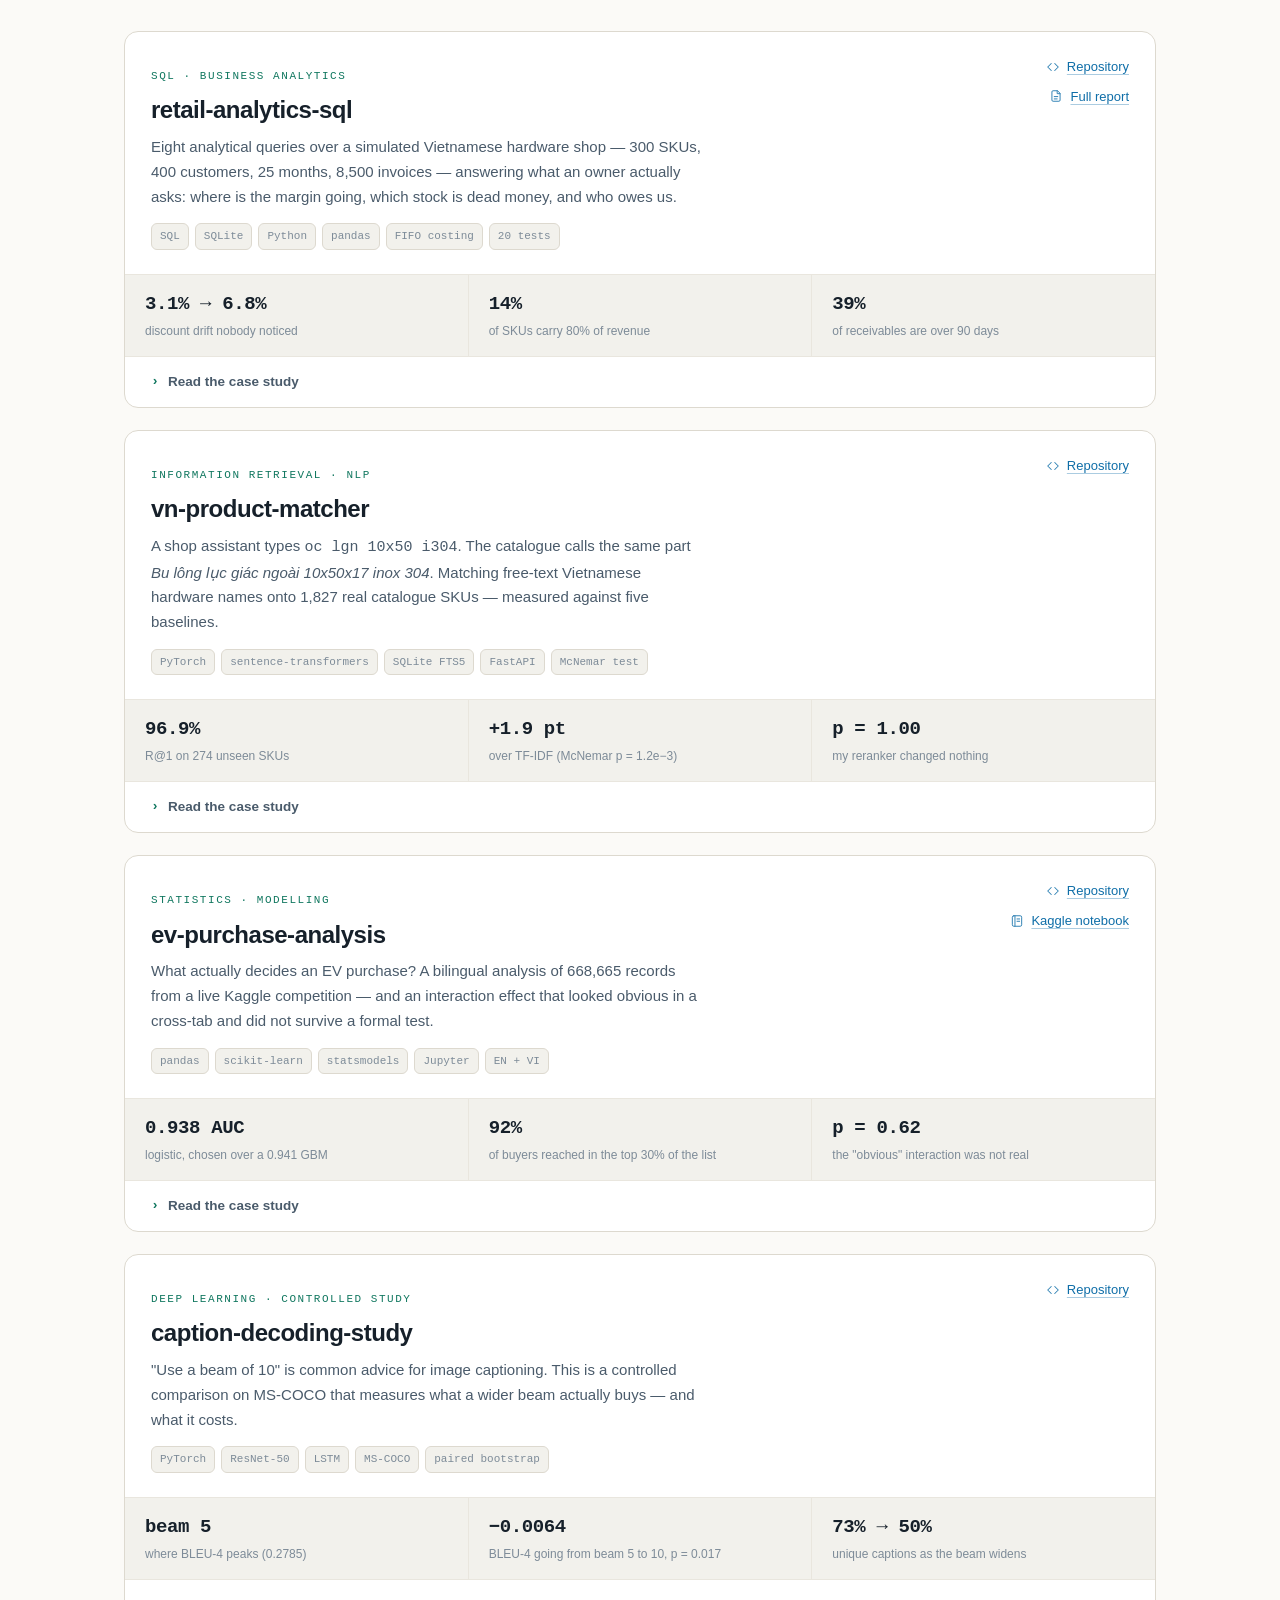
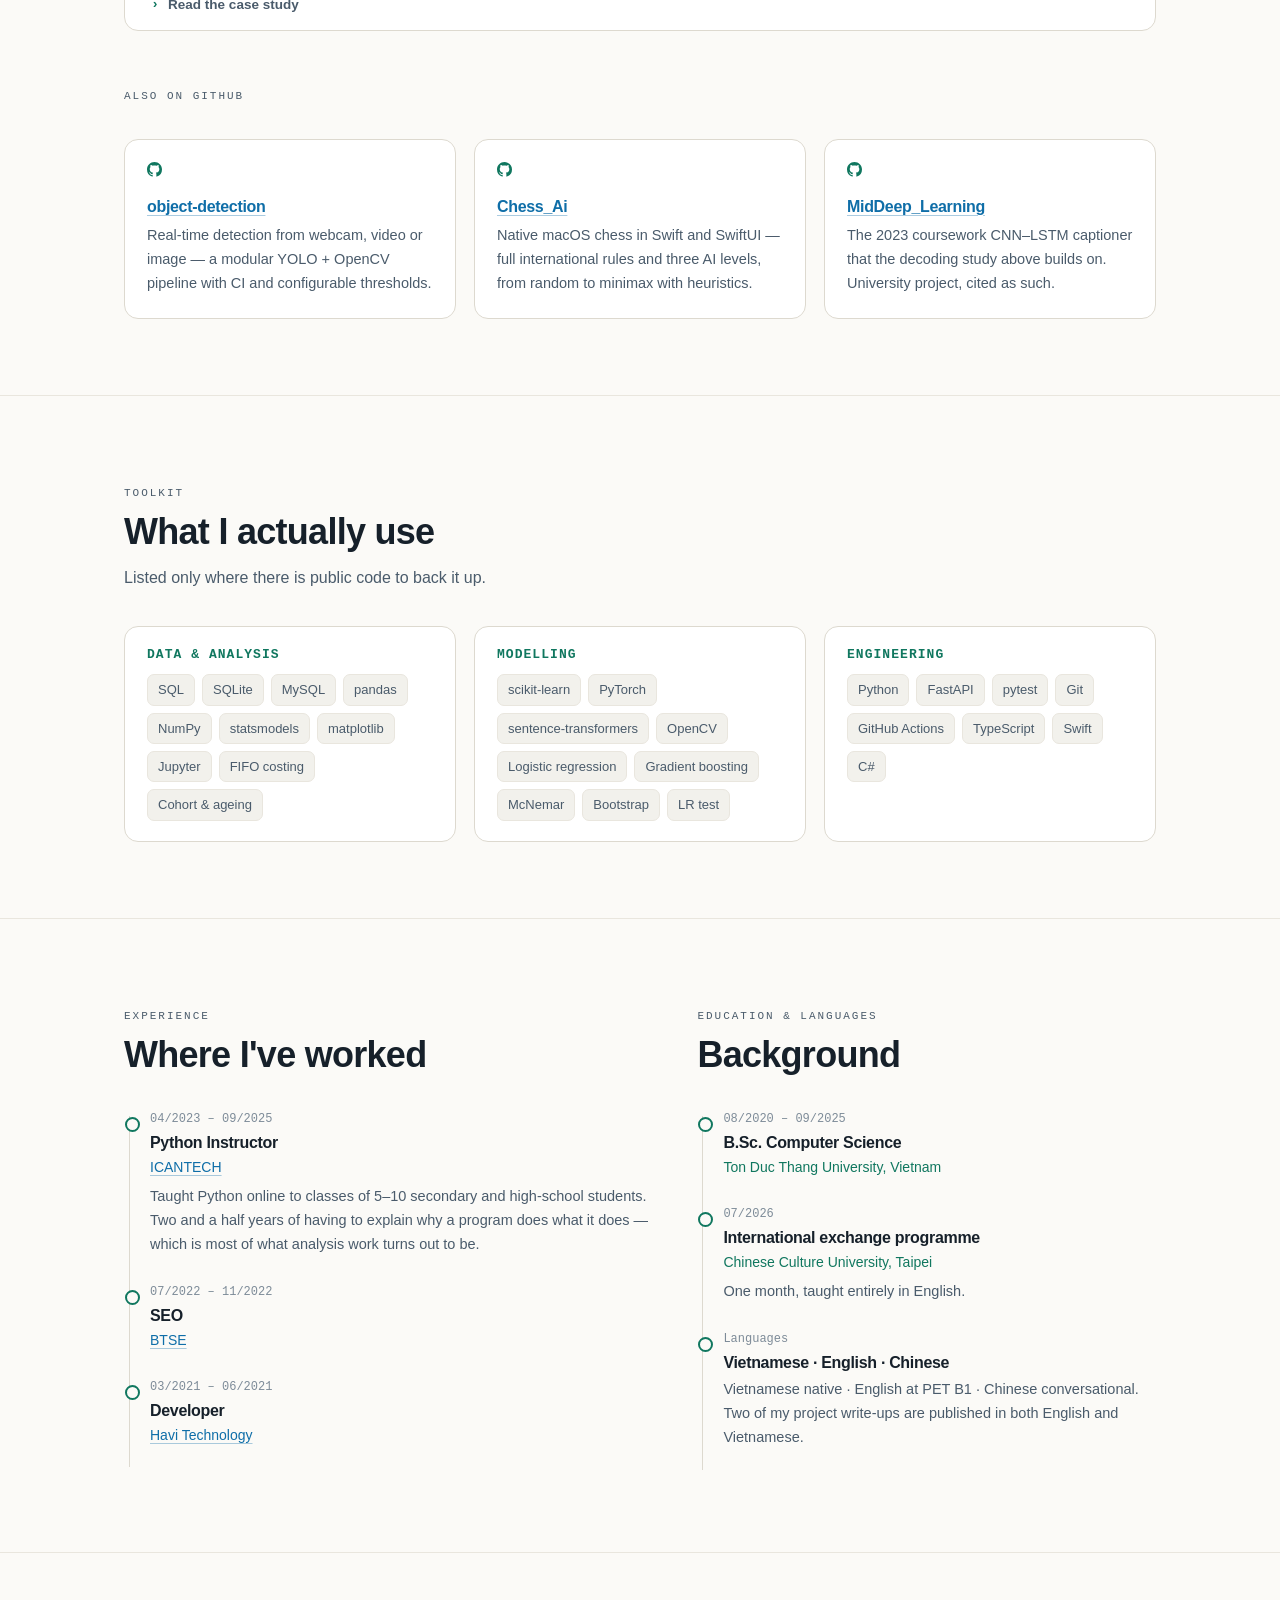
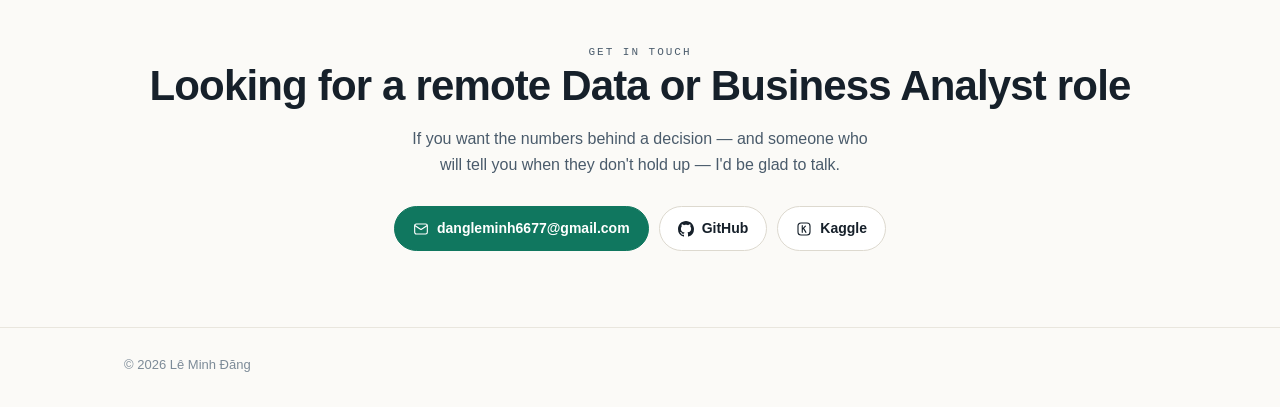
==== commit 05a30d52: "Give the buttons and links icons An inline SVG sprite at the top of the body, drawn with currentColo" ====
--- a/index.html
+++ b/index.html
@@ -15,6 +15,53 @@
 </head>
 <body>
 
+<!-- ====================== ICON SPRITE ======================
+     Inline so nothing is fetched, and every glyph inherits currentColor,
+     which means the icons follow the theme without a second asset set.
+     GitHub mark is the MIT-licensed Octicon path.
+     ========================================================= -->
+<svg width="0" height="0" style="position:absolute" aria-hidden="true" focusable="false">
+  <defs>
+    <symbol id="i-github" viewBox="0 0 16 16">
+      <path fill="currentColor" d="M8 0c4.42 0 8 3.58 8 8a8.013 8.013 0 0 1-5.45 7.59c-.4.08-.55-.17-.55-.38 0-.27.01-1.13.01-2.2 0-.75-.25-1.23-.54-1.48 1.78-.2 3.65-.88 3.65-3.95 0-.88-.31-1.59-.82-2.15.08-.2.36-1.02-.08-2.12 0 0-.67-.22-2.2.82-.64-.18-1.32-.27-2-.27-.68 0-1.36.09-2 .27-1.53-1.03-2.2-.82-2.2-.82-.44 1.1-.16 1.92-.08 2.12-.51.56-.82 1.28-.82 2.15 0 3.06 1.86 3.75 3.64 3.95-.23.2-.44.55-.51 1.07-.46.21-1.61.55-2.33-.66-.15-.24-.6-.83-1.23-.82-.67.01-.27.38.01.53.34.19.73.9.82 1.13.16.45.68 1.31 2.69.94 0 .67.01 1.3.01 1.49 0 .21-.15.45-.55.38A7.995 7.995 0 0 1 0 8c0-4.42 3.58-8 8-8Z"/>
+    </symbol>
+    <symbol id="i-arrow" viewBox="0 0 24 24" fill="none" stroke="currentColor" stroke-width="1.9" stroke-linecap="round" stroke-linejoin="round">
+      <path d="M4 12h15m0 0-6-6m6 6-6 6"/>
+    </symbol>
+    <symbol id="i-mail" viewBox="0 0 24 24" fill="none" stroke="currentColor" stroke-width="1.7" stroke-linecap="round" stroke-linejoin="round">
+      <rect x="2.5" y="4.5" width="19" height="15" rx="2.5"/>
+      <path d="m3.2 7 8 5.4a1.5 1.5 0 0 0 1.6 0l8-5.4"/>
+    </symbol>
+    <symbol id="i-kaggle" viewBox="0 0 24 24" fill="none" stroke="currentColor" stroke-width="1.7" stroke-linecap="round" stroke-linejoin="round">
+      <rect x="3" y="3" width="18" height="18" rx="4.5"/>
+      <path d="M9.4 7v10M9.4 12.5 14.1 7.6M11.1 10.7 14.9 17"/>
+    </symbol>
+    <symbol id="i-code" viewBox="0 0 24 24" fill="none" stroke="currentColor" stroke-width="1.8" stroke-linecap="round" stroke-linejoin="round">
+      <path d="m9 6-6 6 6 6M15 6l6 6-6 6"/>
+    </symbol>
+    <symbol id="i-doc" viewBox="0 0 24 24" fill="none" stroke="currentColor" stroke-width="1.7" stroke-linecap="round" stroke-linejoin="round">
+      <path d="M14 3H7a2 2 0 0 0-2 2v14a2 2 0 0 0 2 2h10a2 2 0 0 0 2-2V8z"/>
+      <path d="M14 3v5h5M9 13h6M9 17h5"/>
+    </symbol>
+    <symbol id="i-notebook" viewBox="0 0 24 24" fill="none" stroke="currentColor" stroke-width="1.7" stroke-linecap="round" stroke-linejoin="round">
+      <rect x="4" y="3" width="16" height="18" rx="2.5"/>
+      <path d="M8.5 3v18M12 8.5h4.5M12 12.5h4.5"/>
+    </symbol>
+    <symbol id="i-sun" viewBox="0 0 24 24" fill="none" stroke="currentColor" stroke-width="1.8" stroke-linecap="round" stroke-linejoin="round">
+      <circle cx="12" cy="12" r="4.1"/>
+      <path d="M12 2.2v2.4M12 19.4v2.4M4.4 4.4 6.1 6.1M17.9 17.9l1.7 1.7M2.2 12h2.4M19.4 12h2.4M4.4 19.6 6.1 17.9M17.9 6.1l1.7-1.7"/>
+    </symbol>
+    <symbol id="i-moon" viewBox="0 0 24 24" fill="none" stroke="currentColor" stroke-width="1.8" stroke-linecap="round" stroke-linejoin="round">
+      <path d="M20.2 14.6A8.6 8.6 0 0 1 9.4 3.8a8.6 8.6 0 1 0 10.8 10.8Z"/>
+    </symbol>
+    <symbol id="i-globe" viewBox="0 0 24 24" fill="none" stroke="currentColor" stroke-width="1.7" stroke-linecap="round" stroke-linejoin="round">
+      <circle cx="12" cy="12" r="9"/>
+      <path d="M3.2 12h17.6"/>
+      <path d="M12 3a14.5 14.5 0 0 1 0 18 14.5 14.5 0 0 1 0-18Z"/>
+    </symbol>
+  </defs>
+</svg>
+
 <!-- ====================== TOP BAR ====================== -->
 <header class="topbar">
   <div class="topbar-in">
@@ -27,8 +74,14 @@
       <a href="#contact"><span lang="en">Contact</span><span lang="vi">Liên hệ</span></a>
     </nav>
     <div class="toggles">
-      <button class="tg" id="langBtn" type="button" aria-label="Switch language">VI</button>
-      <button class="tg" id="themeBtn" type="button" aria-label="Switch theme">☀</button>
+      <button class="tg" id="langBtn" type="button" aria-label="Switch language">
+        <svg class="ico"><use href="#i-globe"/></svg>
+        <span class="tg-label">VI</span>
+      </button>
+      <button class="tg tg-icon" id="themeBtn" type="button" aria-label="Switch theme">
+        <svg class="ico ico-sun"><use href="#i-sun"/></svg>
+        <svg class="ico ico-moon"><use href="#i-moon"/></svg>
+      </button>
     </div>
   </div>
 </header>
@@ -58,10 +111,14 @@
 
     <div class="cta">
       <a class="btn btn-primary" href="#work">
-        <span lang="en">See the work</span><span lang="vi">Xem dự án</span> →
+        <span lang="en">See the work</span><span lang="vi">Xem dự án</span>
+        <svg class="ico ico-shift"><use href="#i-arrow"/></svg>
       </a>
-      <a class="btn" href="https://github.com/conchocon154" target="_blank" rel="noopener">GitHub</a>
+      <a class="btn" href="https://github.com/conchocon154" target="_blank" rel="noopener">
+        <svg class="ico"><use href="#i-github"/></svg>GitHub
+      </a>
       <a class="btn" href="mailto:dangleminh6677@gmail.com">
+        <svg class="ico"><use href="#i-mail"/></svg>
         <span lang="en">Email me</span><span lang="vi">Gửi email</span>
       </a>
     </div>
@@ -180,8 +237,8 @@
           </div>
         </div>
         <div class="proj-links">
-          <a href="https://github.com/conchocon154/retail-analytics-sql" target="_blank" rel="noopener">Repository ↗</a>
-          <a href="https://github.com/conchocon154/retail-analytics-sql/blob/main/reports/findings.md" target="_blank" rel="noopener">Full report ↗</a>
+          <a href="https://github.com/conchocon154/retail-analytics-sql" target="_blank" rel="noopener"><svg class="ico"><use href="#i-code"/></svg>Repository</a>
+          <a href="https://github.com/conchocon154/retail-analytics-sql/blob/main/reports/findings.md" target="_blank" rel="noopener"><svg class="ico"><use href="#i-doc"/></svg>Full report</a>
         </div>
       </div>
 
@@ -287,7 +344,7 @@
           </div>
         </div>
         <div class="proj-links">
-          <a href="https://github.com/conchocon154/vn-product-matcher" target="_blank" rel="noopener">Repository ↗</a>
+          <a href="https://github.com/conchocon154/vn-product-matcher" target="_blank" rel="noopener"><svg class="ico"><use href="#i-code"/></svg>Repository</a>
         </div>
       </div>
 
@@ -417,8 +474,8 @@
           </div>
         </div>
         <div class="proj-links">
-          <a href="https://github.com/conchocon154/ev-purchase-analysis" target="_blank" rel="noopener">Repository ↗</a>
-          <a href="https://www.kaggle.com/code/minhngle/what-actually-decides-an-ev-purchase" target="_blank" rel="noopener">Kaggle notebook ↗</a>
+          <a href="https://github.com/conchocon154/ev-purchase-analysis" target="_blank" rel="noopener"><svg class="ico"><use href="#i-code"/></svg>Repository</a>
+          <a href="https://www.kaggle.com/code/minhngle/what-actually-decides-an-ev-purchase" target="_blank" rel="noopener"><svg class="ico"><use href="#i-notebook"/></svg>Kaggle notebook</a>
         </div>
       </div>
 
@@ -518,7 +575,7 @@
           </div>
         </div>
         <div class="proj-links">
-          <a href="https://github.com/conchocon154/caption-decoding-study" target="_blank" rel="noopener">Repository ↗</a>
+          <a href="https://github.com/conchocon154/caption-decoding-study" target="_blank" rel="noopener"><svg class="ico"><use href="#i-code"/></svg>Repository</a>
         </div>
       </div>
 
@@ -612,7 +669,7 @@
     </div>
     <div class="approach">
       <div class="appr reveal">
-        <span class="num">↗</span>
+        <span class="num"><svg class="ico"><use href="#i-github"/></svg></span>
         <h3><a href="https://github.com/conchocon154/object-detection" target="_blank" rel="noopener">object-detection</a></h3>
         <p>
           <span lang="en">Real-time detection from webcam, video or image — a modular YOLO + OpenCV pipeline with CI
@@ -622,7 +679,7 @@
         </p>
       </div>
       <div class="appr reveal">
-        <span class="num">↗</span>
+        <span class="num"><svg class="ico"><use href="#i-github"/></svg></span>
         <h3><a href="https://github.com/conchocon154/Chess_Ai" target="_blank" rel="noopener">Chess_Ai</a></h3>
         <p>
           <span lang="en">Native macOS chess in Swift and SwiftUI — full international rules and three AI levels,
@@ -632,7 +689,7 @@
         </p>
       </div>
       <div class="appr reveal">
-        <span class="num">↗</span>
+        <span class="num"><svg class="ico"><use href="#i-github"/></svg></span>
         <h3><a href="https://github.com/conchocon154/MidDeep_Learning" target="_blank" rel="noopener">MidDeep_Learning</a></h3>
         <p>
           <span lang="en">The 2023 coursework CNN–LSTM captioner that the decoding study above builds on.
@@ -777,9 +834,9 @@
       đứng vững — tôi rất sẵn lòng trao đổi.</span>
     </p>
     <div class="contact-row reveal">
-      <a class="btn btn-primary" href="mailto:dangleminh6677@gmail.com">dangleminh6677@gmail.com</a>
-      <a class="btn" href="https://github.com/conchocon154" target="_blank" rel="noopener">GitHub</a>
-      <a class="btn" href="https://www.kaggle.com/minhngle" target="_blank" rel="noopener">Kaggle</a>
+      <a class="btn btn-primary" href="mailto:dangleminh6677@gmail.com"><svg class="ico"><use href="#i-mail"/></svg>dangleminh6677@gmail.com</a>
+      <a class="btn" href="https://github.com/conchocon154" target="_blank" rel="noopener"><svg class="ico"><use href="#i-github"/></svg>GitHub</a>
+      <a class="btn" href="https://www.kaggle.com/minhngle" target="_blank" rel="noopener"><svg class="ico"><use href="#i-kaggle"/></svg>Kaggle</a>
     </div>
   </div>
 </section>
--- a/assets/css/style.css
+++ b/assets/css/style.css
@@ -80,6 +80,20 @@
 
 .mono { font-family: var(--mono); }
 
+/* ---------- icons ----------
+   Every glyph is a <use> of the inline sprite and paints with currentColor,
+   so an icon is always the exact colour of the text it sits next to. */
+.ico {
+  width: 16px; height: 16px; flex: none;
+  color: inherit; vertical-align: -0.16em;
+}
+.ico-shift { transition: transform .18s ease; }
+@media (prefers-reduced-motion: reduce) { .ico-shift { transition: none; } }
+
+/* theme button shows the theme it switches TO */
+html[data-theme="dark"]  .ico-moon { display: none; }
+html[data-theme="light"] .ico-sun  { display: none; }
+
 /* ==========================================================================
    Top bar
    ========================================================================== */
@@ -109,12 +123,16 @@
 
 .toggles { display: flex; gap: 6px; margin-left: 18px; }
 .tg {
+  display: inline-flex; align-items: center; gap: 6px;
   font-family: var(--mono); font-size: 11px; font-weight: 600;
   background: var(--bg-raise); color: var(--text-dim);
   border: 1px solid var(--line); border-radius: 999px;
   padding: 5px 11px; cursor: pointer; line-height: 1;
   transition: color .15s, border-color .15s;
 }
+.tg .ico { width: 13px; height: 13px; vertical-align: 0; opacity: .85; }
+.tg:hover .ico { opacity: 1; }
+.tg-icon { padding: 5px 9px; }
 .tg:hover { color: var(--text); border-color: var(--accent); }
 
 @media (max-width: 760px) { .navlinks { display: none; } .toggles { margin-left: auto; } }
@@ -168,6 +186,7 @@
   transition: border-color .15s, transform .15s;
 }
 .btn:hover { border-color: var(--accent); transform: translateY(-1px); }
+.btn:hover .ico-shift { transform: translateX(3px); }
 .btn-primary { background: var(--accent); color: #05130f; border-color: var(--accent); }
 html[data-theme="light"] .btn-primary { color: #ffffff; }
 .btn-primary:hover { border-color: var(--accent); }
@@ -208,6 +227,7 @@
   font-family: var(--mono); font-size: 12px; color: var(--accent);
   display: block; margin-bottom: 12px;
 }
+.appr .num .ico { width: 15px; height: 15px; vertical-align: 0; }
 @media (max-width: 800px) { .approach { grid-template-columns: 1fr; } }
 
 /* ==========================================================================
@@ -233,7 +253,12 @@
 }
 
 .proj-links { display: flex; flex-direction: column; gap: 8px; align-items: flex-end; }
-.proj-links a { font-size: 13px; white-space: nowrap; }
+.proj-links a {
+  display: inline-flex; align-items: center; gap: 7px;
+  font-size: 13px; white-space: nowrap;
+}
+.proj-links .ico { width: 14px; height: 14px; vertical-align: 0; opacity: .85; }
+.proj-links a:hover .ico { opacity: 1; }
 @media (max-width: 720px) {
   .proj-head { grid-template-columns: 1fr; }
   .proj-links { flex-direction: row; align-items: center; flex-wrap: wrap; }
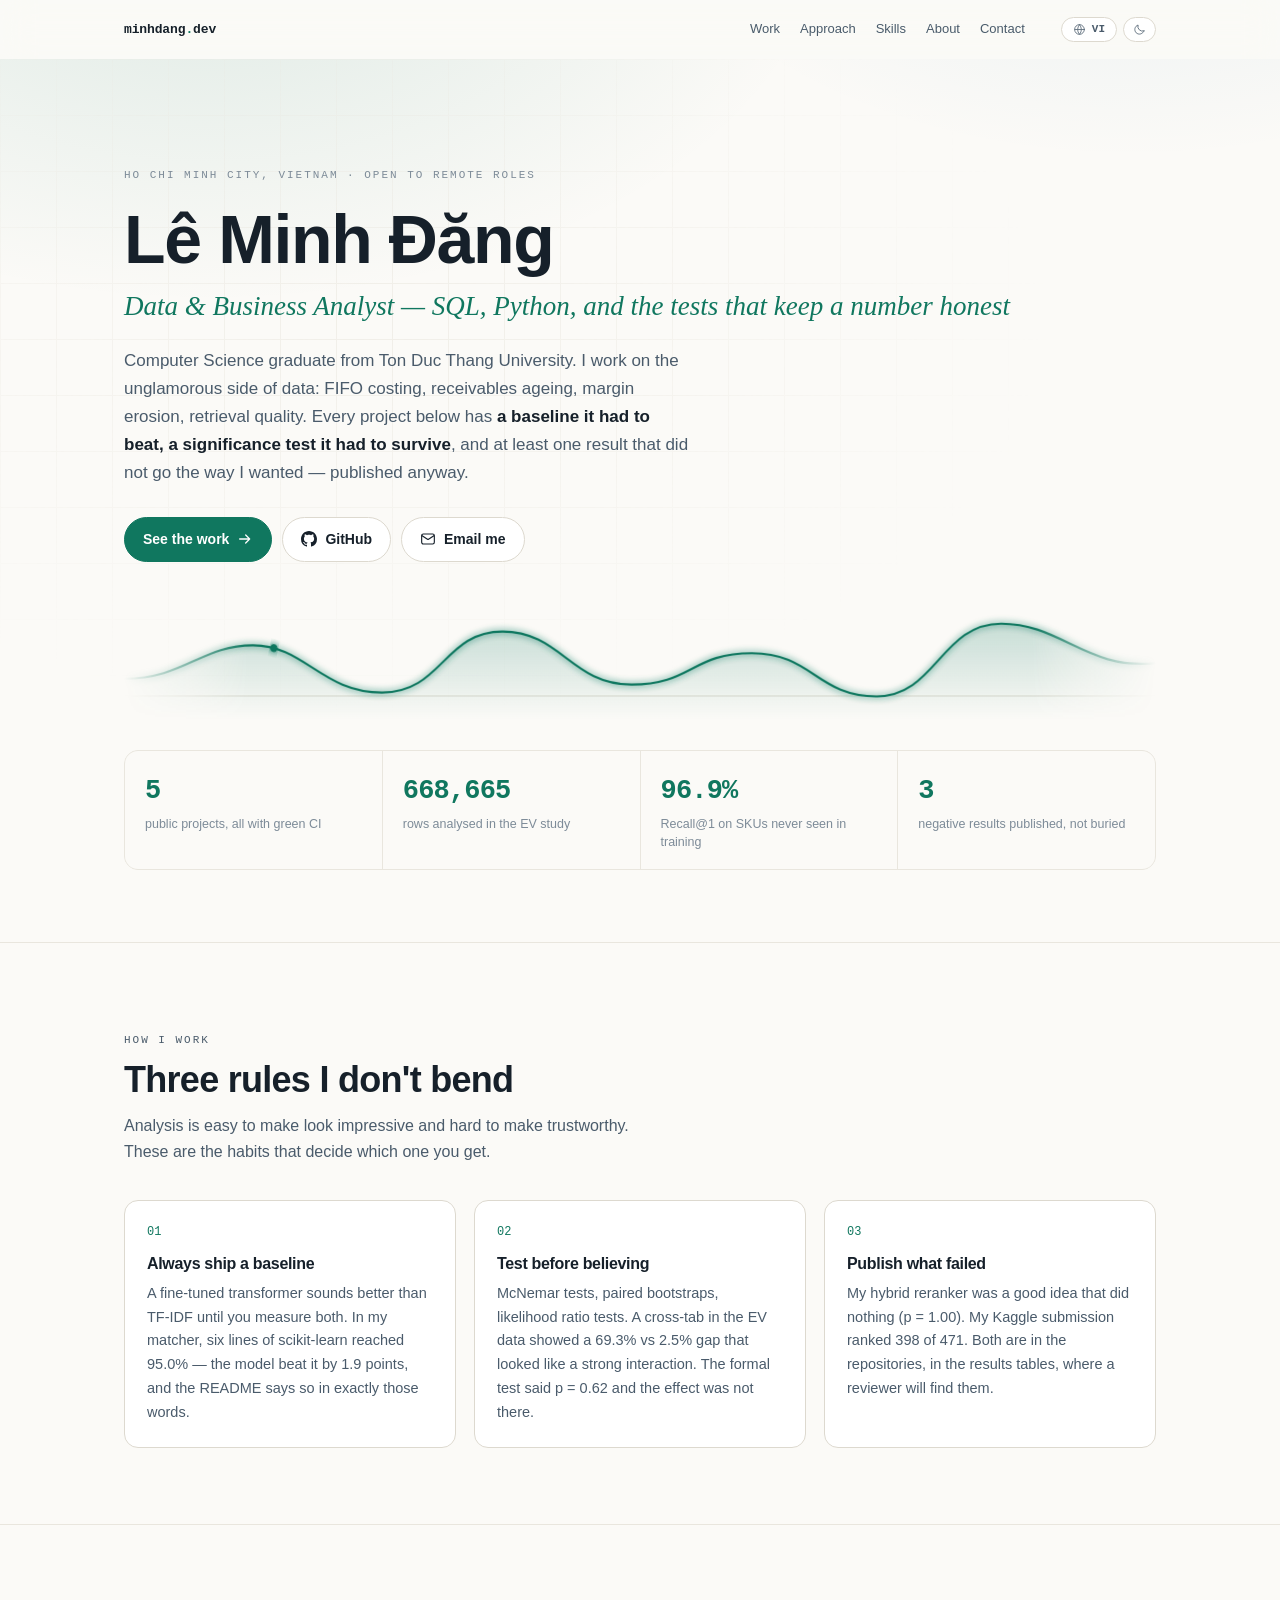
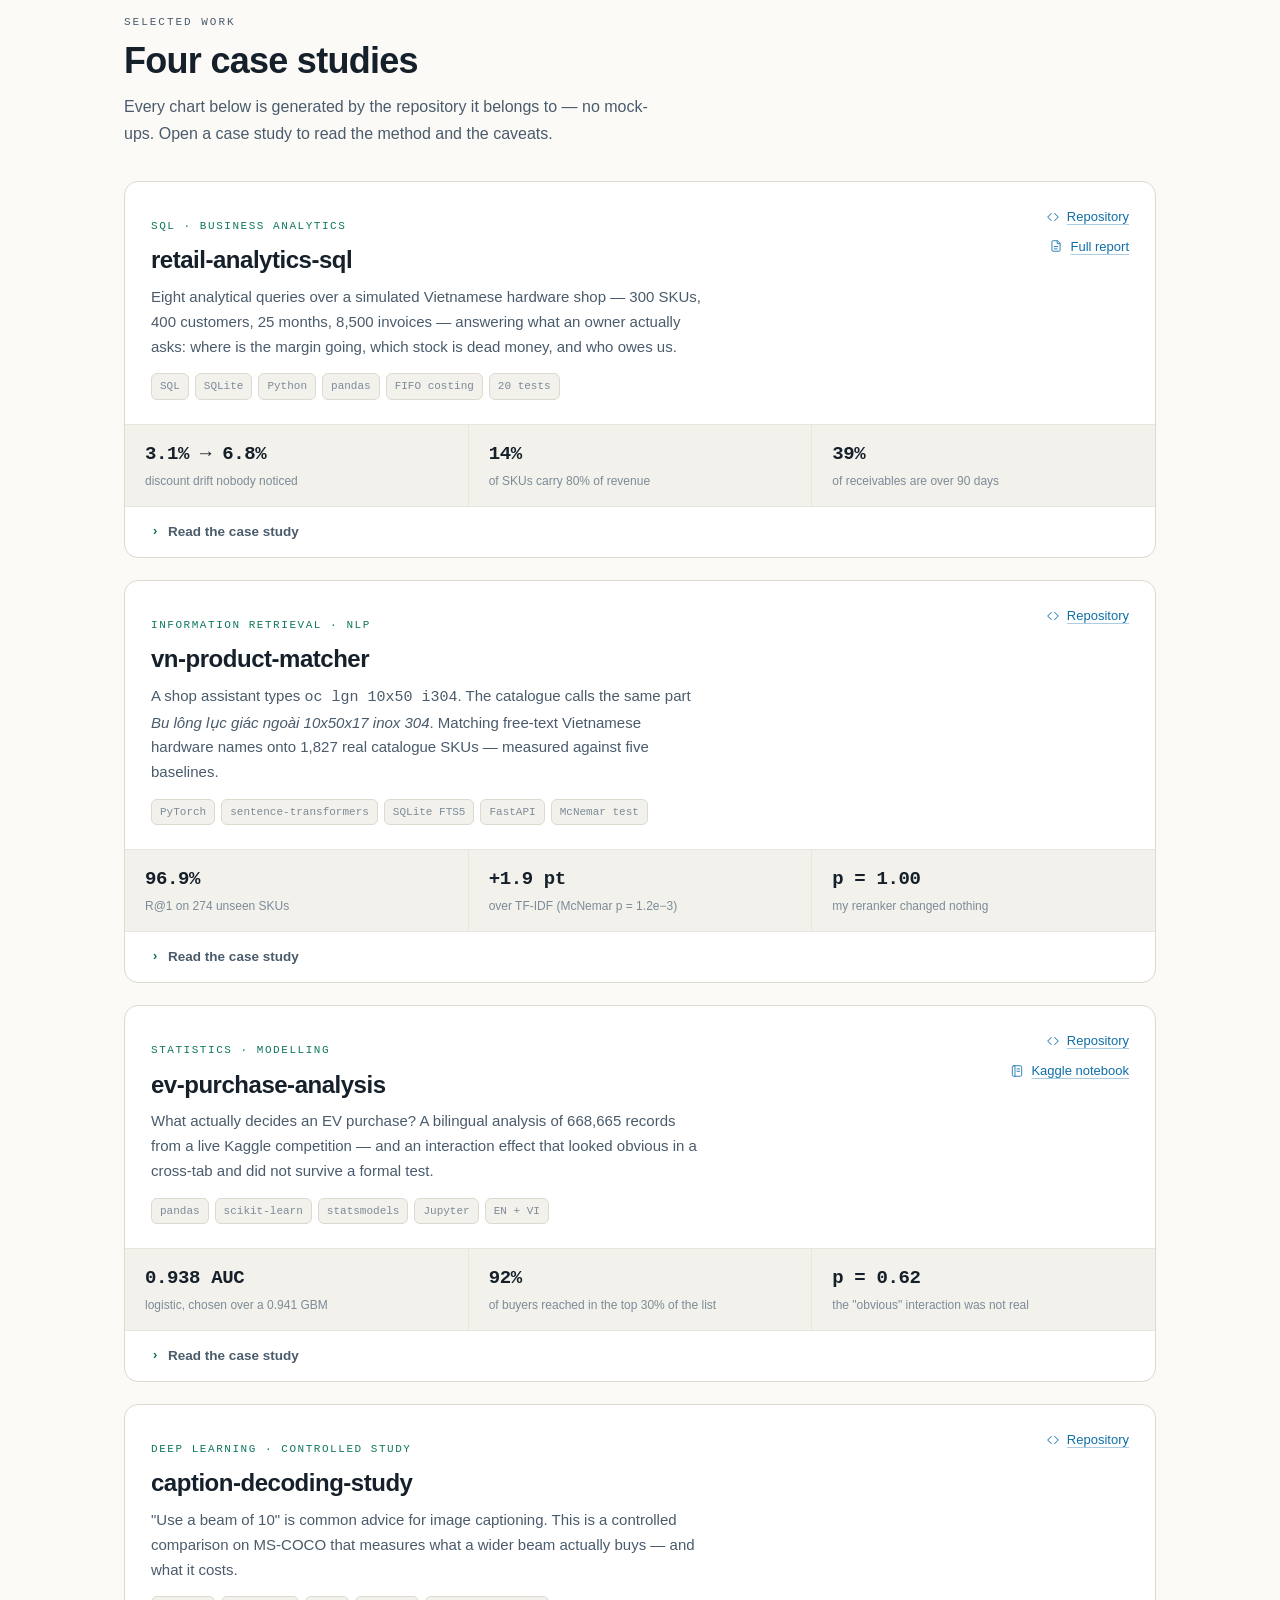
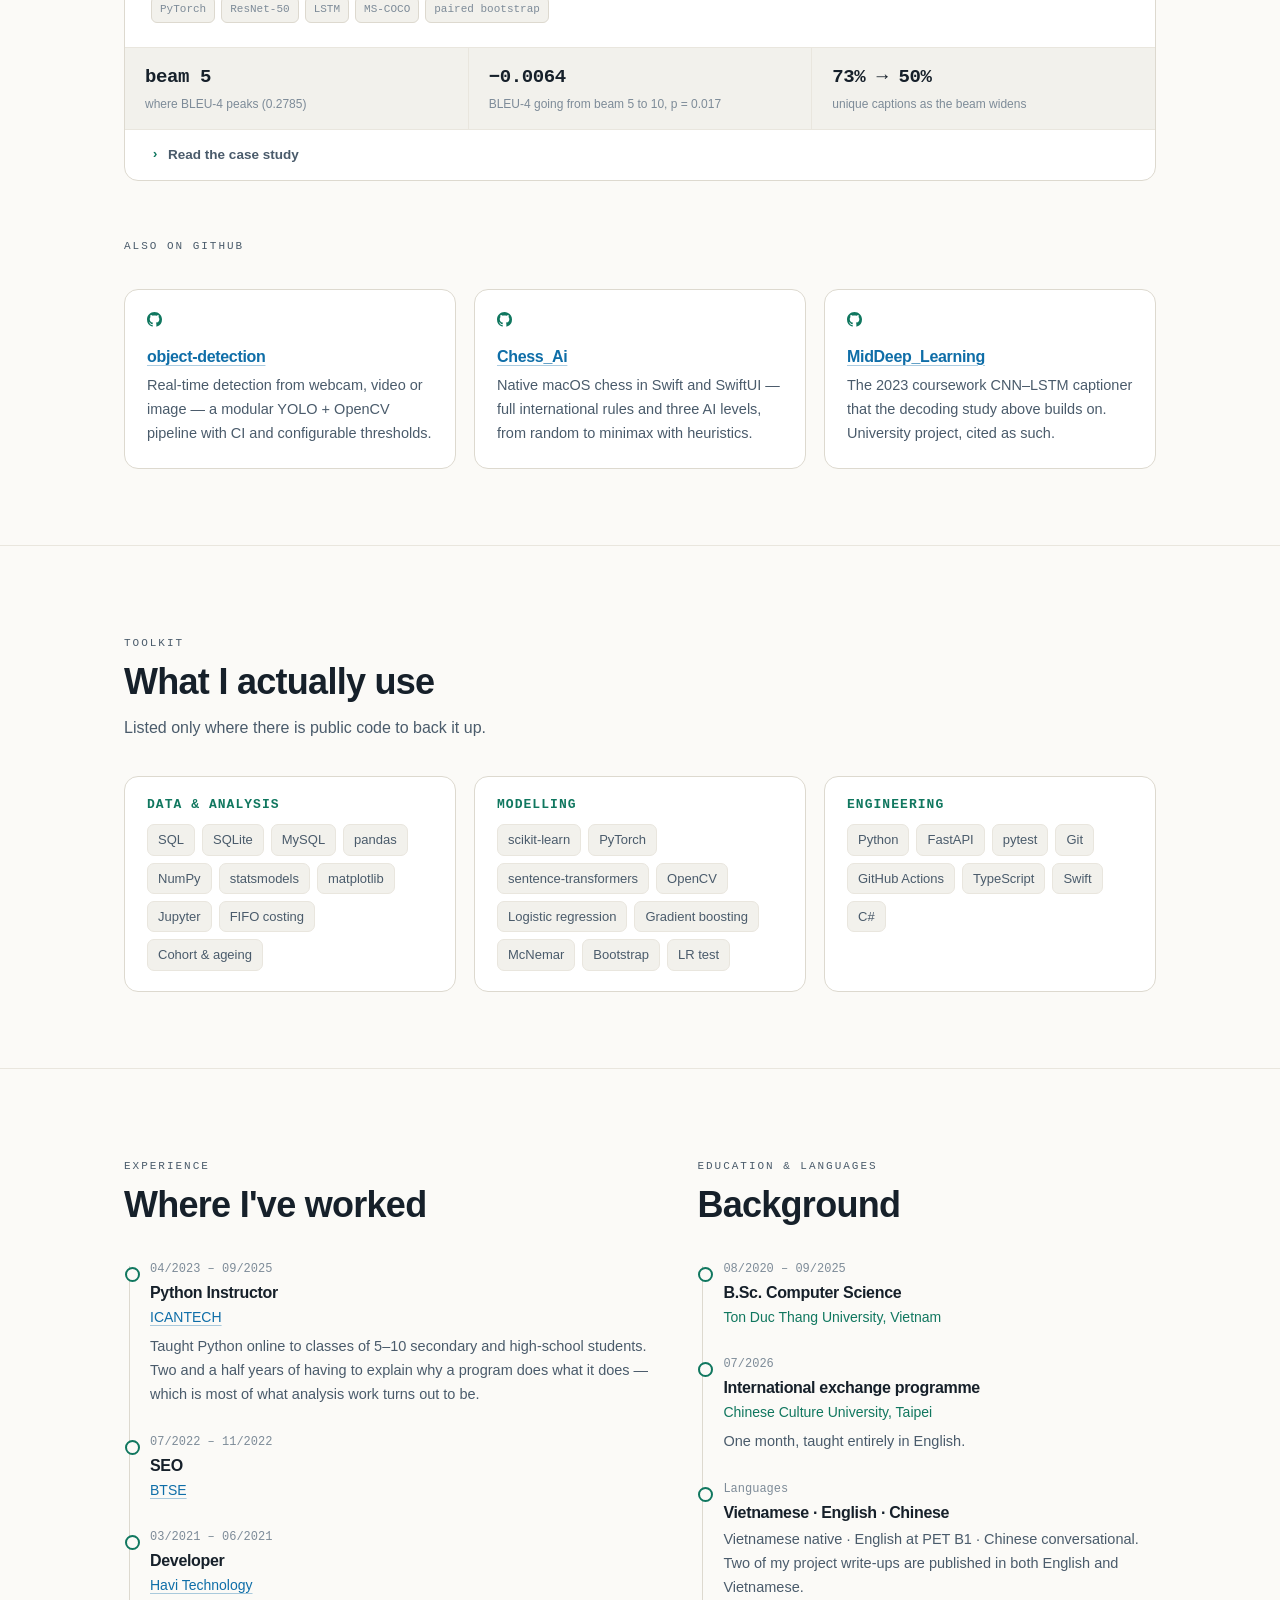
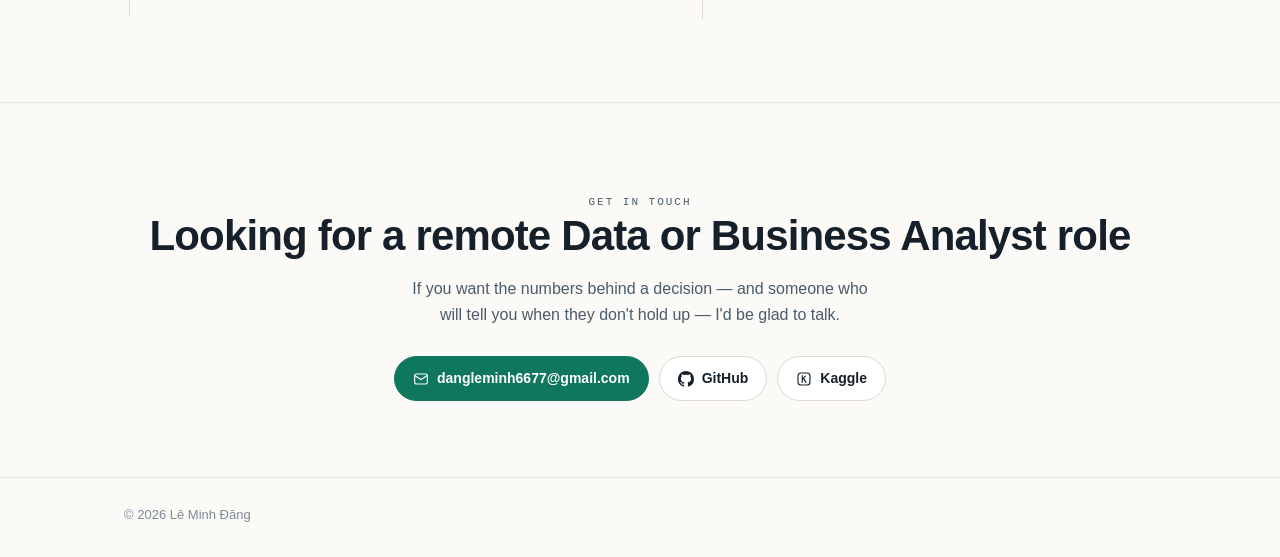
==== commit f52df408: "Redraw every chart as generated SVG, and smooth out the scroll The figures were matplotlib PNGs expo" ====
--- a/index.html
+++ b/index.html
@@ -10,6 +10,13 @@
 <meta property="og:description" content="Five public projects, each with a baseline, a significance test, and at least one result that did not go my way.">
 <meta property="og:type" content="website">
 <meta property="og:url" content="https://conchocon154.github.io/">
+<meta property="og:image" content="https://conchocon154.github.io/assets/img/og.png">
+<meta property="og:image:width" content="1200">
+<meta property="og:image:height" content="630">
+<meta property="og:image:alt" content="Lê Minh Đăng — Data & Business Analyst">
+<meta name="twitter:card" content="summary_large_image">
+<meta name="theme-color" content="#0b0f14" media="(prefers-color-scheme: dark)">
+<meta name="theme-color" content="#fbfaf7" media="(prefers-color-scheme: light)">
 <link rel="icon" href="data:image/svg+xml,<svg xmlns='http://www.w3.org/2000/svg' viewBox='0 0 100 100'><rect width='100' height='100' rx='22' fill='%230b0f14'/><text y='72' x='50' text-anchor='middle' font-size='58' font-family='monospace' fill='%234dd4ac'>Đ</text></svg>">
 <link rel="stylesheet" href="assets/css/style.css">
 </head>
@@ -84,6 +91,7 @@
       </button>
     </div>
   </div>
+  <div class="progress" id="progress" aria-hidden="true"></div>
 </header>
 
 <main id="top">
@@ -121,6 +129,55 @@
         <svg class="ico"><use href="#i-mail"/></svg>
         <span lang="en">Email me</span><span lang="vi">Gửi email</span>
       </a>
+    </div>
+
+    <!-- A signal, not a data chart: it carries no numbers and claims none.
+         The real figures all live in the case studies below. -->
+    <div class="signal" aria-hidden="true">
+      <svg viewBox="0 0 1200 120" preserveAspectRatio="none">
+        <defs>
+          <linearGradient id="sig-fill" x1="0" y1="0" x2="0" y2="1">
+            <stop offset="0%" stop-color="var(--accent)" stop-opacity="0.22"/>
+            <stop offset="100%" stop-color="var(--accent)" stop-opacity="0"/>
+          </linearGradient>
+          <linearGradient id="sig-fade" x1="0" y1="0" x2="1" y2="0">
+            <stop offset="0%" stop-color="#fff" stop-opacity="0"/>
+            <stop offset="12%" stop-color="#fff" stop-opacity="1"/>
+            <stop offset="88%" stop-color="#fff" stop-opacity="1"/>
+            <stop offset="100%" stop-color="#fff" stop-opacity="0"/>
+          </linearGradient>
+          <mask id="sig-mask">
+            <rect width="1200" height="120" fill="url(#sig-fade)"/>
+          </mask>
+          <filter id="sig-glow" x="-5%" y="-60%" width="110%" height="220%">
+            <feGaussianBlur stdDeviation="4" result="b"/>
+            <feMerge><feMergeNode in="b"/><feMergeNode in="SourceGraphic"/></feMerge>
+          </filter>
+        </defs>
+
+        <g mask="url(#sig-mask)">
+          <g class="sig-ticks">
+            <path d="M0 96h1200" stroke="var(--line)" stroke-width="1"/>
+          </g>
+          <path class="sig-area"
+                d="M0 78 C 70 78 90 44 150 44 S 230 92 300 92 S 372 30 440 30
+                   S 520 84 590 84 S 660 52 730 52 S 806 96 875 96 S 950 22 1020 22
+                   S 1120 70 1200 62 L1200 120 L0 120 Z"
+                fill="url(#sig-fill)"/>
+          <path class="sig-line"
+                d="M0 78 C 70 78 90 44 150 44 S 230 92 300 92 S 372 30 440 30
+                   S 520 84 590 84 S 660 52 730 52 S 806 96 875 96 S 950 22 1020 22
+                   S 1120 70 1200 62"
+                fill="none" stroke="var(--accent)" stroke-width="2.2"
+                stroke-linecap="round" filter="url(#sig-glow)"/>
+          <circle class="sig-dot" r="4" fill="var(--accent)" filter="url(#sig-glow)">
+            <animateMotion dur="14s" repeatCount="indefinite" rotate="auto"
+              path="M0 78 C 70 78 90 44 150 44 S 230 92 300 92 S 372 30 440 30
+                    S 520 84 590 84 S 660 52 730 52 S 806 96 875 96 S 950 22 1020 22
+                    S 1120 70 1200 62"/>
+          </circle>
+        </g>
+      </svg>
     </div>
 
     <div class="stats">
@@ -263,7 +320,9 @@
           </p>
 
           <div class="figure">
-            <img src="assets/img/revenue_margin.png" alt="Monthly revenue and gross margin over 25 months" loading="lazy" decoding="async">
+            <!-- CHART:retail-revenue -->
+<svg viewBox="0 0 720 260" role="img" aria-label="Monthly revenue and gross margin over 25 months" preserveAspectRatio="xMidYMid meet"><defs><linearGradient id="g-rev" x1="0" y1="0" x2="0" y2="1"><stop offset="0%" stop-color="var(--accent)" stop-opacity="0.28"/><stop offset="100%" stop-color="var(--accent)" stop-opacity="0"/></linearGradient></defs><defs><filter id="f-rev" x="-20%" y="-40%" width="140%" height="180%"><feGaussianBlur stdDeviation="3.2" result="b"/><feMerge><feMergeNode in="b"/><feMergeNode in="SourceGraphic"/></feMerge></filter></defs><line x1="52" y1="176.4" x2="676" y2="176.4" stroke="var(--line)" stroke-width="1" stroke-dasharray="2 5"/><line x1="52" y1="138.8" x2="676" y2="138.8" stroke="var(--line)" stroke-width="1" stroke-dasharray="2 5"/><line x1="52" y1="101.2" x2="676" y2="101.2" stroke="var(--line)" stroke-width="1" stroke-dasharray="2 5"/><line x1="52" y1="63.6" x2="676" y2="63.6" stroke="var(--line)" stroke-width="1" stroke-dasharray="2 5"/><rect x="56.7" y="108.5" width="15.5" height="105.5" rx="1.5" fill="var(--text-mute)" opacity="0.28"/><rect x="81.7" y="111.8" width="15.5" height="102.2" rx="1.5" fill="var(--text-mute)" opacity="0.28"/><rect x="106.7" y="108.0" width="15.5" height="106.0" rx="1.5" fill="var(--text-mute)" opacity="0.28"/><rect x="131.6" y="80.6" width="15.5" height="133.4" rx="1.5" fill="var(--text-mute)" opacity="0.28"/><rect x="156.6" y="66.3" width="15.5" height="147.7" rx="1.5" fill="var(--text-mute)" opacity="0.28"/><rect x="181.5" y="78.6" width="15.5" height="135.4" rx="1.5" fill="var(--text-mute)" opacity="0.28"/><rect x="206.5" y="85.0" width="15.5" height="129.0" rx="1.5" fill="var(--text-mute)" opacity="0.28"/><rect x="231.5" y="66.7" width="15.5" height="147.3" rx="1.5" fill="var(--text-mute)" opacity="0.28"/><rect x="256.4" y="79.7" width="15.5" height="134.3" rx="1.5" fill="var(--text-mute)" opacity="0.28"/><rect x="281.4" y="104.3" width="15.5" height="109.7" rx="1.5" fill="var(--text-mute)" opacity="0.28"/><rect x="306.3" y="117.6" width="15.5" height="96.4" rx="1.5" fill="var(--text-mute)" opacity="0.28"/><rect x="331.3" y="110.0" width="15.5" height="104.0" rx="1.5" fill="var(--text-mute)" opacity="0.28"/><rect x="356.3" y="109.3" width="15.5" height="104.7" rx="1.5" fill="var(--text-mute)" opacity="0.28"/><rect x="381.2" y="93.6" width="15.5" height="120.4" rx="1.5" fill="var(--text-mute)" opacity="0.28"/><rect x="406.2" y="85.4" width="15.5" height="128.6" rx="1.5" fill="var(--text-mute)" opacity="0.28"/><rect x="431.1" y="81.3" width="15.5" height="132.7" rx="1.5" fill="var(--text-mute)" opacity="0.28"/><rect x="456.1" y="46.1" width="15.5" height="167.9" rx="1.5" fill="var(--text-mute)" opacity="0.28"/><rect x="481.1" y="76.8" width="15.5" height="137.2" rx="1.5" fill="var(--text-mute)" opacity="0.28"/><rect x="506.0" y="90.6" width="15.5" height="123.4" rx="1.5" fill="var(--text-mute)" opacity="0.28"/><rect x="531.0" y="81.3" width="15.5" height="132.7" rx="1.5" fill="var(--text-mute)" opacity="0.28"/><rect x="555.9" y="80.4" width="15.5" height="133.6" rx="1.5" fill="var(--text-mute)" opacity="0.28"/><rect x="580.9" y="94.7" width="15.5" height="119.3" rx="1.5" fill="var(--text-mute)" opacity="0.28"/><rect x="605.9" y="102.2" width="15.5" height="111.8" rx="1.5" fill="var(--text-mute)" opacity="0.28"/><rect x="630.8" y="111.0" width="15.5" height="103.0" rx="1.5" fill="var(--text-mute)" opacity="0.28"/><rect x="655.8" y="89.4" width="15.5" height="124.6" rx="1.5" fill="var(--text-mute)" opacity="0.28"/><path d="M64.5 89.2 L89.4 69.2 L114.4 56.1 L139.4 83.5 L164.3 89.9 L189.3 80.9 L214.2 71.5 L239.2 95.9 L264.2 102.3 L289.1 10.2 L314.1 18.9 L339.0 -12.7 L364.0 -3.3 L389.0 -13.9 L413.9 26.4 L438.9 18.5 L463.8 45.9 L488.8 64.7 L513.8 68.9 L538.7 71.9 L563.7 63.6 L588.6 94.1 L613.6 98.9 L638.6 87.3 L663.5 113.2 L663.5 214 L64.5 214 Z" fill="url(#g-rev)"/><path d="M64.5 89.2 L89.4 69.2 L114.4 56.1 L139.4 83.5 L164.3 89.9 L189.3 80.9 L214.2 71.5 L239.2 95.9 L264.2 102.3 L289.1 10.2 L314.1 18.9 L339.0 -12.7 L364.0 -3.3 L389.0 -13.9 L413.9 26.4 L438.9 18.5 L463.8 45.9 L488.8 64.7 L513.8 68.9 L538.7 71.9 L563.7 63.6 L588.6 94.1 L613.6 98.9 L638.6 87.3 L663.5 113.2" fill="none" stroke="var(--warn)" stroke-width="2.1" stroke-linejoin="round" stroke-linecap="round" filter="url(#f-rev)"/><circle cx="64.5" cy="89.2" r="3.4" fill="var(--warn)"/><circle cx="663.5" cy="113.2" r="3.4" fill="var(--warn)"/><line x1="52" y1="214" x2="676" y2="214" stroke="var(--line)" stroke-width="1"/><text x="44.0" y="179.4" font-family="ui-monospace, SFMono-Regular, Menlo, monospace" font-size="9.5" fill="var(--warn)" text-anchor="end">18%</text><text x="44.0" y="104.2" font-family="ui-monospace, SFMono-Regular, Menlo, monospace" font-size="9.5" fill="var(--warn)" text-anchor="end">20%</text><text x="44.0" y="29.0" font-family="ui-monospace, SFMono-Regular, Menlo, monospace" font-size="9.5" fill="var(--warn)" text-anchor="end">22%</text><text x="684.0" y="217.0" font-family="ui-monospace, SFMono-Regular, Menlo, monospace" font-size="9.5" fill="var(--text-mute)" text-anchor="start">0</text><text x="684.0" y="172.5" font-family="ui-monospace, SFMono-Regular, Menlo, monospace" font-size="9.5" fill="var(--text-mute)" text-anchor="start">100</text><text x="684.0" y="128.0" font-family="ui-monospace, SFMono-Regular, Menlo, monospace" font-size="9.5" fill="var(--text-mute)" text-anchor="start">200</text><text x="684.0" y="83.5" font-family="ui-monospace, SFMono-Regular, Menlo, monospace" font-size="9.5" fill="var(--text-mute)" text-anchor="start">300</text><text x="684.0" y="38.9" font-family="ui-monospace, SFMono-Regular, Menlo, monospace" font-size="9.5" fill="var(--text-mute)" text-anchor="start">400</text><text x="64.5" y="230.0" font-family="ui-monospace, SFMono-Regular, Menlo, monospace" font-size="9" fill="var(--text-mute)" text-anchor="middle">24-08</text><text x="164.3" y="230.0" font-family="ui-monospace, SFMono-Regular, Menlo, monospace" font-size="9" fill="var(--text-mute)" text-anchor="middle">24-12</text><text x="264.2" y="230.0" font-family="ui-monospace, SFMono-Regular, Menlo, monospace" font-size="9" fill="var(--text-mute)" text-anchor="middle">25-04</text><text x="364.0" y="230.0" font-family="ui-monospace, SFMono-Regular, Menlo, monospace" font-size="9" fill="var(--text-mute)" text-anchor="middle">25-08</text><text x="463.8" y="230.0" font-family="ui-monospace, SFMono-Regular, Menlo, monospace" font-size="9" fill="var(--text-mute)" text-anchor="middle">25-12</text><text x="563.7" y="230.0" font-family="ui-monospace, SFMono-Regular, Menlo, monospace" font-size="9" fill="var(--text-mute)" text-anchor="middle">26-04</text><text x="663.5" y="230.0" font-family="ui-monospace, SFMono-Regular, Menlo, monospace" font-size="9" fill="var(--text-mute)" text-anchor="middle">26-08</text><text x="52.0" y="16.0" font-family="ui-monospace, SFMono-Regular, Menlo, monospace" font-size="10" fill="var(--warn)" text-anchor="start" font-weight="600">Gross margin %</text><text x="676.0" y="16.0" font-family="ui-monospace, SFMono-Regular, Menlo, monospace" font-size="10" fill="var(--text-mute)" text-anchor="end">Revenue, m VND</text><text x="52.0" y="252.0" font-family="ui-monospace, SFMono-Regular, Menlo, monospace" font-size="9.5" fill="var(--text-mute)" text-anchor="start">2024-08 → 2026-08   ·   revenue flat, margin sliding</text></svg>
+<!-- /CHART:retail-revenue -->
           </div>
           <p class="figcap">
             <span lang="en">Revenue holds while margin slides — the pattern that hides an erosion problem.</span>
@@ -272,11 +331,15 @@
 
           <div class="figrow">
             <div>
-              <div class="figure"><img src="assets/img/pareto.png" alt="Cumulative revenue share against cumulative SKU share" loading="lazy" decoding="async"></div>
+              <div class="figure"><!-- CHART:retail-pareto -->
+<svg viewBox="0 0 440 250" role="img" aria-label="Cumulative revenue share against cumulative SKU share" preserveAspectRatio="xMidYMid meet"><defs><linearGradient id="g-par" x1="0" y1="0" x2="0" y2="1"><stop offset="0%" stop-color="var(--accent)" stop-opacity="0.28"/><stop offset="100%" stop-color="var(--accent)" stop-opacity="0"/></linearGradient></defs><defs><filter id="f-par" x="-20%" y="-40%" width="140%" height="180%"><feGaussianBlur stdDeviation="3.2" result="b"/><feMerge><feMergeNode in="b"/><feMergeNode in="SourceGraphic"/></feMerge></filter></defs><line x1="46" y1="160.5" x2="414" y2="160.5" stroke="var(--line)" stroke-width="1" stroke-dasharray="2 5"/><line x1="46" y1="115.0" x2="414" y2="115.0" stroke="var(--line)" stroke-width="1" stroke-dasharray="2 5"/><line x1="46" y1="69.5" x2="414" y2="69.5" stroke="var(--line)" stroke-width="1" stroke-dasharray="2 5"/><line x1="46" y1="24.0" x2="414" y2="24.0" stroke="var(--line)" stroke-width="1" stroke-dasharray="2 5"/><line x1="46.0" y1="206.0" x2="414.0" y2="24.0" stroke="var(--text-mute)" stroke-width="1" stroke-dasharray="3 4" opacity="0.6"/><path d="M46.0 206.0 L47.3 183.0 L48.6 161.3 L49.9 147.0 L51.2 137.1 L52.5 129.7 L53.8 122.3 L55.1 117.8 L56.4 113.8 L57.7 110.1 L59.0 106.6 L60.3 103.4 L61.6 101.0 L62.9 98.7 L64.2 96.4 L65.5 94.2 L66.8 92.0 L68.1 89.9 L69.4 87.9 L70.7 86.1 L72.0 84.3 L73.3 82.6 L74.6 81.0 L75.9 79.5 L77.2 78.0 L78.5 76.7 L79.8 75.5 L81.1 74.4 L82.4 73.3 L83.7 72.2 L85.0 71.2 L86.3 70.1 L87.6 69.0 L88.9 68.0 L90.2 67.0 L91.5 66.0 L92.8 65.1 L94.1 64.2 L95.4 63.3 L96.7 62.5 L98.0 61.7 L99.3 61.1 L100.6 60.4 L101.9 59.7 L103.2 59.1 L104.5 58.4 L105.8 57.8 L107.1 57.2 L108.4 56.5 L109.7 56.0 L111.0 55.4 L112.3 54.8 L113.6 54.3 L114.9 53.8 L116.2 53.2 L117.5 52.7 L118.8 52.2 L120.1 51.8 L121.4 51.4 L122.7 50.9 L124.0 50.5 L125.3 50.1 L126.6 49.8 L127.9 49.4 L129.2 49.0 L130.5 48.7 L131.8 48.4 L133.1 48.0 L134.4 47.7 L135.7 47.4 L137.0 47.0 L138.3 46.7 L139.6 46.4 L140.9 46.1 L142.2 45.8 L143.5 45.5 L144.8 45.3 L146.1 45.0 L147.4 44.7 L148.7 44.4 L150.0 44.1 L151.3 43.9 L152.6 43.6 L153.9 43.3 L155.2 43.1 L156.5 42.8 L157.8 42.6 L159.1 42.3 L160.4 42.1 L161.7 41.9 L163.0 41.6 L164.3 41.4 L165.6 41.2 L166.9 41.0 L168.2 40.7 L169.5 40.5 L170.8 40.3 L172.2 40.1 L173.4 39.9 L174.7 39.7 L176.1 39.5 L177.3 39.3 L178.6 39.1 L180.0 38.9 L181.2 38.7 L182.5 38.6 L183.9 38.4 L185.1 38.2 L186.4 38.0 L187.8 37.8 L189.0 37.7 L190.3 37.5 L191.7 37.3 L192.9 37.2 L194.2 37.0 L195.6 36.8 L196.8 36.7 L198.1 36.5 L199.5 36.4 L200.7 36.2 L202.0 36.1 L203.4 35.9 L204.6 35.8 L205.9 35.7 L207.3 35.5 L208.5 35.4 L209.8 35.2 L211.2 35.1 L212.4 35.0 L213.7 34.8 L215.1 34.7 L216.3 34.6 L217.6 34.5 L219.0 34.3 L220.2 34.2 L221.5 34.1 L222.9 34.0 L224.1 33.8 L225.4 33.7 L226.8 33.6 L228.0 33.5 L229.3 33.4 L230.7 33.3 L232.0 33.2 L233.2 33.0 L234.6 32.9 L235.9 32.8 L237.1 32.7 L238.5 32.6 L239.8 32.5 L241.0 32.4 L242.4 32.3 L243.7 32.2 L244.9 32.1 L246.3 32.0 L247.6 31.9 L248.8 31.8 L250.2 31.7 L251.5 31.6 L252.7 31.5 L254.1 31.4 L255.4 31.3 L256.6 31.2 L258.0 31.1 L259.3 31.0 L260.5 30.9 L261.9 30.8 L263.2 30.7 L264.4 30.6 L265.8 30.6 L267.1 30.5 L268.3 30.4 L269.7 30.3 L271.0 30.2 L272.2 30.1 L273.6 30.0 L274.9 30.0 L276.1 29.9 L277.5 29.8 L278.8 29.7 L280.0 29.6 L281.4 29.5 L282.7 29.4 L283.9 29.4 L285.3 29.3 L286.6 29.2 L287.8 29.1 L289.2 29.1 L290.5 29.0 L291.8 28.9 L293.1 28.8 L294.4 28.8 L295.7 28.7 L297.0 28.6 L298.3 28.5 L299.6 28.4 L300.9 28.4 L302.2 28.3 L303.5 28.2 L304.8 28.2 L306.1 28.1 L307.4 28.0 L308.7 27.9 L310.0 27.9 L311.3 27.8 L312.6 27.7 L313.9 27.7 L315.2 27.6 L316.5 27.5 L317.8 27.5 L319.1 27.4 L320.4 27.3 L321.7 27.3 L323.0 27.2 L324.3 27.1 L325.6 27.1 L326.9 27.0 L328.2 26.9 L329.5 26.9 L330.8 26.8 L332.1 26.7 L333.4 26.7 L334.7 26.6 L336.0 26.5 L337.3 26.5 L338.6 26.4 L339.9 26.4 L341.2 26.3 L342.5 26.3 L343.8 26.2 L345.1 26.1 L346.4 26.1 L347.7 26.0 L349.0 26.0 L350.3 25.9 L351.6 25.9 L352.9 25.8 L354.2 25.7 L355.5 25.7 L356.8 25.6 L358.1 25.6 L359.4 25.5 L360.7 25.5 L362.0 25.4 L363.3 25.4 L364.6 25.3 L365.9 25.3 L367.2 25.2 L368.5 25.2 L369.8 25.1 L371.1 25.1 L372.4 25.0 L373.7 25.0 L375.0 24.9 L376.3 24.9 L377.6 24.8 L378.9 24.8 L380.2 24.7 L381.5 24.7 L382.8 24.7 L384.1 24.6 L385.4 24.6 L386.7 24.5 L388.0 24.5 L389.3 24.5 L390.6 24.4 L391.9 24.4 L393.2 24.3 L394.5 24.3 L395.8 24.3 L397.1 24.2 L398.4 24.2 L399.7 24.2 L401.0 24.1 L402.3 24.1 L403.6 24.1 L404.9 24.1 L406.2 24.1 L407.5 24.0 L408.8 24.0 L410.1 24.0 L411.4 24.0 L412.7 24.0 L414.0 24.0 L414.0 206 L46.0 206 Z" fill="url(#g-par)"/><path d="M46.0 206.0 L47.3 183.0 L48.6 161.3 L49.9 147.0 L51.2 137.1 L52.5 129.7 L53.8 122.3 L55.1 117.8 L56.4 113.8 L57.7 110.1 L59.0 106.6 L60.3 103.4 L61.6 101.0 L62.9 98.7 L64.2 96.4 L65.5 94.2 L66.8 92.0 L68.1 89.9 L69.4 87.9 L70.7 86.1 L72.0 84.3 L73.3 82.6 L74.6 81.0 L75.9 79.5 L77.2 78.0 L78.5 76.7 L79.8 75.5 L81.1 74.4 L82.4 73.3 L83.7 72.2 L85.0 71.2 L86.3 70.1 L87.6 69.0 L88.9 68.0 L90.2 67.0 L91.5 66.0 L92.8 65.1 L94.1 64.2 L95.4 63.3 L96.7 62.5 L98.0 61.7 L99.3 61.1 L100.6 60.4 L101.9 59.7 L103.2 59.1 L104.5 58.4 L105.8 57.8 L107.1 57.2 L108.4 56.5 L109.7 56.0 L111.0 55.4 L112.3 54.8 L113.6 54.3 L114.9 53.8 L116.2 53.2 L117.5 52.7 L118.8 52.2 L120.1 51.8 L121.4 51.4 L122.7 50.9 L124.0 50.5 L125.3 50.1 L126.6 49.8 L127.9 49.4 L129.2 49.0 L130.5 48.7 L131.8 48.4 L133.1 48.0 L134.4 47.7 L135.7 47.4 L137.0 47.0 L138.3 46.7 L139.6 46.4 L140.9 46.1 L142.2 45.8 L143.5 45.5 L144.8 45.3 L146.1 45.0 L147.4 44.7 L148.7 44.4 L150.0 44.1 L151.3 43.9 L152.6 43.6 L153.9 43.3 L155.2 43.1 L156.5 42.8 L157.8 42.6 L159.1 42.3 L160.4 42.1 L161.7 41.9 L163.0 41.6 L164.3 41.4 L165.6 41.2 L166.9 41.0 L168.2 40.7 L169.5 40.5 L170.8 40.3 L172.2 40.1 L173.4 39.9 L174.7 39.7 L176.1 39.5 L177.3 39.3 L178.6 39.1 L180.0 38.9 L181.2 38.7 L182.5 38.6 L183.9 38.4 L185.1 38.2 L186.4 38.0 L187.8 37.8 L189.0 37.7 L190.3 37.5 L191.7 37.3 L192.9 37.2 L194.2 37.0 L195.6 36.8 L196.8 36.7 L198.1 36.5 L199.5 36.4 L200.7 36.2 L202.0 36.1 L203.4 35.9 L204.6 35.8 L205.9 35.7 L207.3 35.5 L208.5 35.4 L209.8 35.2 L211.2 35.1 L212.4 35.0 L213.7 34.8 L215.1 34.7 L216.3 34.6 L217.6 34.5 L219.0 34.3 L220.2 34.2 L221.5 34.1 L222.9 34.0 L224.1 33.8 L225.4 33.7 L226.8 33.6 L228.0 33.5 L229.3 33.4 L230.7 33.3 L232.0 33.2 L233.2 33.0 L234.6 32.9 L235.9 32.8 L237.1 32.7 L238.5 32.6 L239.8 32.5 L241.0 32.4 L242.4 32.3 L243.7 32.2 L244.9 32.1 L246.3 32.0 L247.6 31.9 L248.8 31.8 L250.2 31.7 L251.5 31.6 L252.7 31.5 L254.1 31.4 L255.4 31.3 L256.6 31.2 L258.0 31.1 L259.3 31.0 L260.5 30.9 L261.9 30.8 L263.2 30.7 L264.4 30.6 L265.8 30.6 L267.1 30.5 L268.3 30.4 L269.7 30.3 L271.0 30.2 L272.2 30.1 L273.6 30.0 L274.9 30.0 L276.1 29.9 L277.5 29.8 L278.8 29.7 L280.0 29.6 L281.4 29.5 L282.7 29.4 L283.9 29.4 L285.3 29.3 L286.6 29.2 L287.8 29.1 L289.2 29.1 L290.5 29.0 L291.8 28.9 L293.1 28.8 L294.4 28.8 L295.7 28.7 L297.0 28.6 L298.3 28.5 L299.6 28.4 L300.9 28.4 L302.2 28.3 L303.5 28.2 L304.8 28.2 L306.1 28.1 L307.4 28.0 L308.7 27.9 L310.0 27.9 L311.3 27.8 L312.6 27.7 L313.9 27.7 L315.2 27.6 L316.5 27.5 L317.8 27.5 L319.1 27.4 L320.4 27.3 L321.7 27.3 L323.0 27.2 L324.3 27.1 L325.6 27.1 L326.9 27.0 L328.2 26.9 L329.5 26.9 L330.8 26.8 L332.1 26.7 L333.4 26.7 L334.7 26.6 L336.0 26.5 L337.3 26.5 L338.6 26.4 L339.9 26.4 L341.2 26.3 L342.5 26.3 L343.8 26.2 L345.1 26.1 L346.4 26.1 L347.7 26.0 L349.0 26.0 L350.3 25.9 L351.6 25.9 L352.9 25.8 L354.2 25.7 L355.5 25.7 L356.8 25.6 L358.1 25.6 L359.4 25.5 L360.7 25.5 L362.0 25.4 L363.3 25.4 L364.6 25.3 L365.9 25.3 L367.2 25.2 L368.5 25.2 L369.8 25.1 L371.1 25.1 L372.4 25.0 L373.7 25.0 L375.0 24.9 L376.3 24.9 L377.6 24.8 L378.9 24.8 L380.2 24.7 L381.5 24.7 L382.8 24.7 L384.1 24.6 L385.4 24.6 L386.7 24.5 L388.0 24.5 L389.3 24.5 L390.6 24.4 L391.9 24.4 L393.2 24.3 L394.5 24.3 L395.8 24.3 L397.1 24.2 L398.4 24.2 L399.7 24.2 L401.0 24.1 L402.3 24.1 L403.6 24.1 L404.9 24.1 L406.2 24.1 L407.5 24.0 L408.8 24.0 L410.1 24.0 L411.4 24.0 L412.7 24.0 L414.0 24.0" fill="none" stroke="var(--accent)" stroke-width="2.3" stroke-linejoin="round" filter="url(#f-par)"/><line x1="100.6" y1="206.0" x2="100.6" y2="60.4" stroke="var(--warn)" stroke-width="1.4" stroke-dasharray="4 4"/><circle cx="100.6" cy="60.4" r="4.2" fill="var(--warn)"/><text x="114.6" y="136.8" font-family="ui-monospace, SFMono-Regular, Menlo, monospace" font-size="11.5" fill="var(--text)" text-anchor="start" font-weight="700">14.8% of SKUs</text><text x="114.6" y="151.8" font-family="ui-monospace, SFMono-Regular, Menlo, monospace" font-size="10.5" fill="var(--text-dim)" text-anchor="start">carry 80%</text><text x="114.6" y="165.8" font-family="ui-monospace, SFMono-Regular, Menlo, monospace" font-size="10.5" fill="var(--text-dim)" text-anchor="start">of revenue</text><line x1="46" y1="206" x2="414" y2="206" stroke="var(--line)"/><text x="38.0" y="209.0" font-family="ui-monospace, SFMono-Regular, Menlo, monospace" font-size="9.5" fill="var(--text-mute)" text-anchor="end">0</text><text x="46.0" y="222.0" font-family="ui-monospace, SFMono-Regular, Menlo, monospace" font-size="9.5" fill="var(--text-mute)" text-anchor="middle">0</text><text x="38.0" y="118.0" font-family="ui-monospace, SFMono-Regular, Menlo, monospace" font-size="9.5" fill="var(--text-mute)" text-anchor="end">50</text><text x="230.0" y="222.0" font-family="ui-monospace, SFMono-Regular, Menlo, monospace" font-size="9.5" fill="var(--text-mute)" text-anchor="middle">50</text><text x="38.0" y="27.0" font-family="ui-monospace, SFMono-Regular, Menlo, monospace" font-size="9.5" fill="var(--text-mute)" text-anchor="end">100</text><text x="414.0" y="222.0" font-family="ui-monospace, SFMono-Regular, Menlo, monospace" font-size="9.5" fill="var(--text-mute)" text-anchor="middle">100</text><text x="46.0" y="16.0" font-family="ui-monospace, SFMono-Regular, Menlo, monospace" font-size="10" fill="var(--text-dim)" text-anchor="start">Cumulative revenue %</text><text x="414.0" y="242.0" font-family="ui-monospace, SFMono-Regular, Menlo, monospace" font-size="9.5" fill="var(--text-mute)" text-anchor="end">Cumulative SKU %  →</text><text x="46.0" y="242.0" font-family="ui-monospace, SFMono-Regular, Menlo, monospace" font-size="9.5" fill="var(--text-mute)" text-anchor="start">dashed = if every SKU sold equally</text></svg>
+<!-- /CHART:retail-pareto --></div>
               <p class="figcap"><span lang="en">14% of the range carries 80% of revenue; 27 of those SKUs are below their lead-time demand right now.</span><span lang="vi">14% số mã hàng gánh 80% doanh thu; 27 mã trong đó đang dưới mức nhu cầu thời gian chờ hàng.</span></p>
             </div>
             <div>
-              <div class="figure"><img src="assets/img/receivables.png" alt="Receivables ageing buckets" loading="lazy" decoding="async"></div>
+              <div class="figure"><!-- CHART:retail-ageing -->
+<svg viewBox="0 0 440 210" role="img" aria-label="Receivables by age bucket" preserveAspectRatio="xMidYMid meet"><defs><filter id="f-age" x="-20%" y="-40%" width="140%" height="180%"><feGaussianBlur stdDeviation="3.2" result="b"/><feMerge><feMergeNode in="b"/><feMergeNode in="SourceGraphic"/></feMerge></filter></defs><line x1="46" y1="123.8" x2="414" y2="123.8" stroke="var(--line)" stroke-width="1" stroke-dasharray="2 5"/><line x1="46" y1="77.6" x2="414" y2="77.6" stroke="var(--line)" stroke-width="1" stroke-dasharray="2 5"/><line x1="46" y1="30.0" x2="414" y2="30.0" stroke="var(--line)" stroke-width="1" stroke-dasharray="2 5"/><rect x="70.8" y="51.4" width="42.3" height="118.6" rx="3" fill="var(--accent)" opacity="0.42"/><text x="92.0" y="42.4" font-family="ui-monospace, SFMono-Regular, Menlo, monospace" font-size="12" fill="var(--text-dim)" text-anchor="middle" font-weight="600">41%</text><text x="92.0" y="186.0" font-family="ui-monospace, SFMono-Regular, Menlo, monospace" font-size="9.5" fill="var(--text-mute)" text-anchor="middle">0–30 days</text><rect x="162.8" y="122.9" width="42.3" height="47.1" rx="3" fill="var(--accent)" opacity="0.42"/><text x="184.0" y="113.9" font-family="ui-monospace, SFMono-Regular, Menlo, monospace" font-size="12" fill="var(--text-dim)" text-anchor="middle" font-weight="600">16%</text><text x="184.0" y="186.0" font-family="ui-monospace, SFMono-Regular, Menlo, monospace" font-size="9.5" fill="var(--text-mute)" text-anchor="middle">31–60</text><rect x="254.8" y="161.5" width="42.3" height="8.5" rx="3" fill="var(--accent)" opacity="0.42"/><text x="276.0" y="152.5" font-family="ui-monospace, SFMono-Regular, Menlo, monospace" font-size="12" fill="var(--text-dim)" text-anchor="middle" font-weight="600">3%</text><text x="276.0" y="186.0" font-family="ui-monospace, SFMono-Regular, Menlo, monospace" font-size="9.5" fill="var(--text-mute)" text-anchor="middle">61–90</text><rect x="346.8" y="56.8" width="42.3" height="113.2" rx="3" fill="var(--warn)" opacity="1" filter="url(#f-age)"/><text x="368.0" y="47.8" font-family="ui-monospace, SFMono-Regular, Menlo, monospace" font-size="12" fill="var(--text)" text-anchor="middle" font-weight="700">39%</text><text x="368.0" y="186.0" font-family="ui-monospace, SFMono-Regular, Menlo, monospace" font-size="9.5" fill="var(--warn)" text-anchor="middle">over 90 days</text><line x1="46" y1="170" x2="414" y2="170" stroke="var(--line)"/><text x="46.0" y="18.0" font-family="ui-monospace, SFMono-Regular, Menlo, monospace" font-size="10" fill="var(--text-dim)" text-anchor="start">Share of the receivables book</text><text x="414.0" y="18.0" font-family="ui-monospace, SFMono-Regular, Menlo, monospace" font-size="9.5" fill="var(--text-mute)" text-anchor="end">122 credit accounts</text></svg>
+<!-- /CHART:retail-ageing --></div>
               <p class="figcap"><span lang="en">21 of 122 credit accounts sit above their limit — limits are not enforced where enforcement is possible.</span><span lang="vi">21 trong 122 tài khoản công nợ vượt hạn mức — hạn mức không được siết ở đúng nơi có thể siết.</span></p>
             </div>
           </div>
@@ -380,35 +443,10 @@
             hàng kim khí Việt Nam hay chỉ học thuộc danh mục.</span>
           </p>
 
-          <div class="svgfig">
-            <svg viewBox="0 0 700 216" role="img" aria-label="Recall@1 by retriever on unseen SKUs">
-              <g font-family="ui-monospace, monospace" font-size="12">
-                <!-- row 1 -->
-                <text x="0" y="24" fill="var(--text-dim)">exact match</text>
-                <rect x="170" y="10" width="39" height="20" rx="3" fill="var(--text-mute)" opacity=".45"/>
-                <text x="217" y="24" fill="var(--text-mute)">8.3%</text>
-                <!-- row 2 -->
-                <text x="0" y="58" fill="var(--text-dim)">encoder, stock</text>
-                <rect x="170" y="44" width="300" height="20" rx="3" fill="var(--text-mute)" opacity=".45"/>
-                <text x="478" y="58" fill="var(--text-mute)">63.8%</text>
-                <!-- row 3 -->
-                <text x="0" y="92" fill="var(--text-dim)">BM25 (FTS5)</text>
-                <rect x="170" y="78" width="392" height="20" rx="3" fill="var(--text-mute)" opacity=".45"/>
-                <text x="570" y="92" fill="var(--text-mute)">83.4%</text>
-                <!-- row 4 -->
-                <text x="0" y="126" fill="var(--text-dim)">RapidFuzz</text>
-                <rect x="170" y="112" width="414" height="20" rx="3" fill="var(--text-mute)" opacity=".45"/>
-                <text x="592" y="126" fill="var(--text-mute)">88.2%</text>
-                <!-- row 5 : baseline -->
-                <text x="0" y="160" fill="var(--text)">TF-IDF char 3–5</text>
-                <rect x="170" y="146" width="447" height="20" rx="3" fill="var(--warn)" opacity=".8"/>
-                <text x="625" y="160" fill="var(--text)">95.0%</text>
-                <!-- row 6 : winner -->
-                <text x="0" y="194" fill="var(--text)" font-weight="700">encoder, tuned</text>
-                <rect x="170" y="180" width="455" height="20" rx="3" fill="var(--accent)"/>
-                <text x="633" y="194" fill="var(--text)" font-weight="700">96.9%</text>
-              </g>
-            </svg>
+          <div class="figure">
+            <!-- CHART:matcher-recall -->
+<svg viewBox="0 0 720 230" role="img" aria-label="Recall@1 by retriever on SKUs held out of training" preserveAspectRatio="xMidYMid meet"><defs><filter id="f-mat" x="-20%" y="-40%" width="140%" height="180%"><feGaussianBlur stdDeviation="3.2" result="b"/><feMerge><feMergeNode in="b"/><feMergeNode in="SourceGraphic"/></feMerge></filter></defs><text x="0.0" y="14.0" font-family="ui-monospace, SFMono-Regular, Menlo, monospace" font-size="10" fill="var(--text-dim)" text-anchor="start">Recall@1 on 274 SKUs never seen in training</text><text x="144.0" y="41.0" font-family="ui-monospace, SFMono-Regular, Menlo, monospace" font-size="10.5" fill="var(--text-mute)" text-anchor="end">exact match</text><rect x="156" y="30.0" width="41.5" height="19" rx="3" fill="var(--text-mute)" opacity="0.34"/><text x="206.5" y="44.0" font-family="ui-monospace, SFMono-Regular, Menlo, monospace" font-size="10.5" fill="var(--text-mute)" text-anchor="start">8.3%</text><text x="144.0" y="71.0" font-family="ui-monospace, SFMono-Regular, Menlo, monospace" font-size="10.5" fill="var(--text-mute)" text-anchor="end">encoder, stock</text><rect x="156" y="60.0" width="320.4" height="19" rx="3" fill="var(--text-mute)" opacity="0.34"/><text x="485.4" y="74.0" font-family="ui-monospace, SFMono-Regular, Menlo, monospace" font-size="10.5" fill="var(--text-mute)" text-anchor="start">63.8%</text><text x="144.0" y="101.0" font-family="ui-monospace, SFMono-Regular, Menlo, monospace" font-size="10.5" fill="var(--text-mute)" text-anchor="end">BM25 (FTS5)</text><rect x="156" y="90.0" width="418.7" height="19" rx="3" fill="var(--text-mute)" opacity="0.34"/><text x="583.7" y="104.0" font-family="ui-monospace, SFMono-Regular, Menlo, monospace" font-size="10.5" fill="var(--text-mute)" text-anchor="start">83.4%</text><text x="144.0" y="131.0" font-family="ui-monospace, SFMono-Regular, Menlo, monospace" font-size="10.5" fill="var(--text-mute)" text-anchor="end">RapidFuzz</text><rect x="156" y="120.0" width="442.7" height="19" rx="3" fill="var(--text-mute)" opacity="0.34"/><text x="607.7" y="134.0" font-family="ui-monospace, SFMono-Regular, Menlo, monospace" font-size="10.5" fill="var(--text-mute)" text-anchor="start">88.2%</text><text x="144.0" y="161.0" font-family="ui-monospace, SFMono-Regular, Menlo, monospace" font-size="10.5" fill="var(--text)" text-anchor="end" font-weight="600">TF-IDF char 3–5</text><rect x="156" y="150.0" width="477.1" height="19" rx="3" fill="var(--warn)" opacity="0.85"/><text x="642.1" y="164.0" font-family="ui-monospace, SFMono-Regular, Menlo, monospace" font-size="10.5" fill="var(--text)" text-anchor="start">95.0%</text><text x="144.0" y="191.0" font-family="ui-monospace, SFMono-Regular, Menlo, monospace" font-size="10.5" fill="var(--text)" text-anchor="end" font-weight="700">encoder, tuned</text><rect x="156" y="180.0" width="486.3" height="19" rx="3" fill="var(--accent)" opacity="1" filter="url(#f-mat)"/><text x="651.3" y="194.0" font-family="ui-monospace, SFMono-Regular, Menlo, monospace" font-size="10.5" fill="var(--text)" text-anchor="start" font-weight="700">96.9%</text><text x="0.0" y="226.0" font-family="ui-monospace, SFMono-Regular, Menlo, monospace" font-size="9.5" fill="var(--warn)" text-anchor="start">the amber bar is the baseline that nearly made the model unnecessary</text></svg>
+<!-- /CHART:matcher-recall -->
           </div>
           <p class="figcap">
             <span lang="en">The orange bar is the baseline that nearly made the whole model unnecessary.</span>
@@ -511,7 +549,9 @@
           </p>
 
           <div class="figure">
-            <img src="assets/img/interaction.png" alt="Purchase rate by subsidy availability and environmental concern" loading="lazy" decoding="async">
+            <!-- CHART:ev-interaction -->
+<svg viewBox="0 0 720 320" role="img" aria-label="Purchase rate by subsidy availability and environmental concern" preserveAspectRatio="xMidYMid meet"><text x="0.0" y="22.0" font-family="ui-monospace, SFMono-Regular, Menlo, monospace" font-size="10.5" fill="var(--text-dim)" text-anchor="start">Purchase rate %</text><text x="0.0" y="38.0" font-family="ui-monospace, SFMono-Regular, Menlo, monospace" font-size="9.5" fill="var(--text-mute)" text-anchor="start">rows: environmental concern</text><text x="284.5" y="60.0" font-family="ui-monospace, SFMono-Regular, Menlo, monospace" font-size="10.5" fill="var(--text-dim)" text-anchor="middle">subsidy: no</text><text x="559.5" y="60.0" font-family="ui-monospace, SFMono-Regular, Menlo, monospace" font-size="10.5" fill="var(--text-dim)" text-anchor="middle">subsidy: yes</text><text x="136.0" y="98.0" font-family="ui-monospace, SFMono-Regular, Menlo, monospace" font-size="10" fill="var(--text)" text-anchor="end">concern 5</text><rect x="150.0" y="74" width="269.0" height="34" rx="4" fill="var(--accent)" opacity="0.238"/><text x="284.5" y="98.0" font-family="ui-monospace, SFMono-Regular, Menlo, monospace" font-size="11.5" fill="var(--text-dim)" text-anchor="middle" font-weight="600">2.48</text><rect x="425.0" y="74" width="269.0" height="34" rx="4" fill="var(--accent)" opacity="1.000"/><text x="559.5" y="98.0" font-family="ui-monospace, SFMono-Regular, Menlo, monospace" font-size="11.5" fill="var(--text)" text-anchor="middle" font-weight="600">69.33</text><text x="136.0" y="138.0" font-family="ui-monospace, SFMono-Regular, Menlo, monospace" font-size="10" fill="var(--text-mute)" text-anchor="end">concern 4</text><rect x="150.0" y="114" width="269.0" height="34" rx="4" fill="var(--accent)" opacity="0.162"/><text x="284.5" y="138.0" font-family="ui-monospace, SFMono-Regular, Menlo, monospace" font-size="11.5" fill="var(--text-dim)" text-anchor="middle" font-weight="600">0.81</text><rect x="425.0" y="114" width="269.0" height="34" rx="4" fill="var(--accent)" opacity="0.773"/><text x="559.5" y="138.0" font-family="ui-monospace, SFMono-Regular, Menlo, monospace" font-size="11.5" fill="var(--text)" text-anchor="middle" font-weight="600">39.94</text><text x="136.0" y="178.0" font-family="ui-monospace, SFMono-Regular, Menlo, monospace" font-size="10" fill="var(--text-mute)" text-anchor="end">concern 3</text><rect x="150.0" y="154" width="269.0" height="34" rx="4" fill="var(--accent)" opacity="0.122"/><text x="284.5" y="178.0" font-family="ui-monospace, SFMono-Regular, Menlo, monospace" font-size="11.5" fill="var(--text-dim)" text-anchor="middle" font-weight="600">0.30</text><rect x="425.0" y="154" width="269.0" height="34" rx="4" fill="var(--accent)" opacity="0.548"/><text x="559.5" y="178.0" font-family="ui-monospace, SFMono-Regular, Menlo, monospace" font-size="11.5" fill="var(--text-dim)" text-anchor="middle" font-weight="600">18.66</text><text x="136.0" y="218.0" font-family="ui-monospace, SFMono-Regular, Menlo, monospace" font-size="10" fill="var(--text-mute)" text-anchor="end">concern 2</text><rect x="150.0" y="194" width="269.0" height="34" rx="4" fill="var(--accent)" opacity="0.085"/><text x="284.5" y="218.0" font-family="ui-monospace, SFMono-Regular, Menlo, monospace" font-size="11.5" fill="var(--text-dim)" text-anchor="middle" font-weight="600">0.05</text><rect x="425.0" y="194" width="269.0" height="34" rx="4" fill="var(--accent)" opacity="0.271"/><text x="559.5" y="218.0" font-family="ui-monospace, SFMono-Regular, Menlo, monospace" font-size="11.5" fill="var(--text-dim)" text-anchor="middle" font-weight="600">3.48</text><text x="136.0" y="258.0" font-family="ui-monospace, SFMono-Regular, Menlo, monospace" font-size="10" fill="var(--text-mute)" text-anchor="end">concern 1</text><rect x="150.0" y="234" width="269.0" height="34" rx="4" fill="var(--accent)" opacity="0.076"/><text x="284.5" y="258.0" font-family="ui-monospace, SFMono-Regular, Menlo, monospace" font-size="11.5" fill="var(--text-dim)" text-anchor="middle" font-weight="600">0.02</text><rect x="425.0" y="234" width="269.0" height="34" rx="4" fill="var(--accent)" opacity="0.169"/><text x="559.5" y="258.0" font-family="ui-monospace, SFMono-Regular, Menlo, monospace" font-size="11.5" fill="var(--text-dim)" text-anchor="middle" font-weight="600">0.94</text><text x="0.0" y="314.0" font-family="ui-monospace, SFMono-Regular, Menlo, monospace" font-size="9.5" fill="var(--warn)" text-anchor="start">69.33 beside 2.48 looks like an interaction — the LR test says p = 0.62</text></svg>
+<!-- /CHART:ev-interaction -->
           </div>
           <p class="figcap">
             <span lang="en">The chart that fooled me: a 69.3% corner next to a 2.5% one. The likelihood ratio test
@@ -520,16 +560,21 @@
             cho thấy chỉ riêng hai hiệu ứng chính đã giải thích được mọi ô.</span>
           </p>
 
-          <div class="figrow">
-            <div>
-              <div class="figure"><img src="assets/img/lift_curve.png" alt="Lift curve: share of buyers reached against share of list contacted" loading="lazy" decoding="async"></div>
-              <p class="figcap"><span lang="en">Contacting the top 30% by score reaches 92% of buyers — the operational output.</span><span lang="vi">Liên hệ 30% danh sách điểm cao nhất chạm tới 92% người mua — đây là đầu ra dùng được.</span></p>
-            </div>
-            <div>
-              <div class="figure"><img src="assets/img/driver_ranking.png" alt="Ranked drivers of EV purchase" loading="lazy" decoding="async"></div>
-              <p class="figcap"><span lang="en">Ranked drivers from the logistic model — coefficients a marketing team can read.</span><span lang="vi">Xếp hạng yếu tố tác động từ mô hình logistic — hệ số mà đội marketing đọc được.</span></p>
-            </div>
-          </div>
+          <div class="figure"><!-- CHART:ev-lift -->
+<svg viewBox="0 0 720 250" role="img" aria-label="Share of buyers reached against share of the list contacted" preserveAspectRatio="xMidYMid meet"><defs><linearGradient id="g-lift" x1="0" y1="0" x2="0" y2="1"><stop offset="0%" stop-color="var(--accent)" stop-opacity="0.28"/><stop offset="100%" stop-color="var(--accent)" stop-opacity="0"/></linearGradient></defs><defs><filter id="f-lift" x="-20%" y="-40%" width="140%" height="180%"><feGaussianBlur stdDeviation="3.2" result="b"/><feMerge><feMergeNode in="b"/><feMergeNode in="SourceGraphic"/></feMerge></filter></defs><line x1="46" y1="161.0" x2="694" y2="161.0" stroke="var(--line)" stroke-width="1" stroke-dasharray="2 5"/><line x1="46" y1="116.0" x2="694" y2="116.0" stroke="var(--line)" stroke-width="1" stroke-dasharray="2 5"/><line x1="46" y1="71.0" x2="694" y2="71.0" stroke="var(--line)" stroke-width="1" stroke-dasharray="2 5"/><line x1="46" y1="26.0" x2="694" y2="26.0" stroke="var(--line)" stroke-width="1" stroke-dasharray="2 5"/><line x1="46.0" y1="206.0" x2="694.0" y2="26.0" stroke="var(--text-mute)" stroke-width="1" stroke-dasharray="3 4" opacity="0.6"/><path d="M46.0 206.0 L110.8 123.7 L175.6 68.1 L240.4 40.0 L305.2 31.2 L370.0 28.3 L434.8 27.1 L499.6 26.4 L564.4 26.0 L629.2 26.0 L694.0 26.0 L694.0 206 L46.0 206 Z" fill="url(#g-lift)"/><path d="M46.0 206.0 L110.8 123.7 L175.6 68.1 L240.4 40.0 L305.2 31.2 L370.0 28.3 L434.8 27.1 L499.6 26.4 L564.4 26.0 L629.2 26.0 L694.0 26.0" fill="none" stroke="var(--accent)" stroke-width="2.3" stroke-linejoin="round" filter="url(#f-lift)"/><circle cx="110.8" cy="123.7" r="2.8" fill="var(--accent)"/><circle cx="175.6" cy="68.1" r="2.8" fill="var(--accent)"/><circle cx="240.4" cy="40.0" r="2.8" fill="var(--accent)"/><circle cx="305.2" cy="31.2" r="2.8" fill="var(--accent)"/><circle cx="370.0" cy="28.3" r="2.8" fill="var(--accent)"/><circle cx="434.8" cy="27.1" r="2.8" fill="var(--accent)"/><circle cx="499.6" cy="26.4" r="2.8" fill="var(--accent)"/><circle cx="564.4" cy="26.0" r="2.8" fill="var(--accent)"/><circle cx="629.2" cy="26.0" r="2.8" fill="var(--accent)"/><circle cx="694.0" cy="26.0" r="2.8" fill="var(--accent)"/><line x1="240.4" y1="206" x2="240.4" y2="40.0" stroke="var(--warn)" stroke-width="1.4" stroke-dasharray="4 4"/><circle cx="240.4" cy="40.0" r="4.4" fill="var(--warn)"/><text x="253.4" y="29.0" font-family="ui-monospace, SFMono-Regular, Menlo, monospace" font-size="11" fill="var(--text)" text-anchor="start" font-weight="600">top 30% of the list</text><text x="253.4" y="44.0" font-family="ui-monospace, SFMono-Regular, Menlo, monospace" font-size="10" fill="var(--text-dim)" text-anchor="start">reaches 92% of buyers</text><line x1="46" y1="206" x2="694" y2="206" stroke="var(--line)"/><text x="38.0" y="209.0" font-family="ui-monospace, SFMono-Regular, Menlo, monospace" font-size="9.5" fill="var(--text-mute)" text-anchor="end">0</text><text x="46.0" y="222.0" font-family="ui-monospace, SFMono-Regular, Menlo, monospace" font-size="9.5" fill="var(--text-mute)" text-anchor="middle">0</text><text x="38.0" y="119.0" font-family="ui-monospace, SFMono-Regular, Menlo, monospace" font-size="9.5" fill="var(--text-mute)" text-anchor="end">50</text><text x="370.0" y="222.0" font-family="ui-monospace, SFMono-Regular, Menlo, monospace" font-size="9.5" fill="var(--text-mute)" text-anchor="middle">50</text><text x="38.0" y="29.0" font-family="ui-monospace, SFMono-Regular, Menlo, monospace" font-size="9.5" fill="var(--text-mute)" text-anchor="end">100</text><text x="694.0" y="222.0" font-family="ui-monospace, SFMono-Regular, Menlo, monospace" font-size="9.5" fill="var(--text-mute)" text-anchor="middle">100</text><text x="46.0" y="18.0" font-family="ui-monospace, SFMono-Regular, Menlo, monospace" font-size="10" fill="var(--text-dim)" text-anchor="start">Buyers reached %</text><text x="694.0" y="242.0" font-family="ui-monospace, SFMono-Regular, Menlo, monospace" font-size="9.5" fill="var(--text-mute)" text-anchor="end">List contacted %  →</text><text x="46.0" y="242.0" font-family="ui-monospace, SFMono-Regular, Menlo, monospace" font-size="9.5" fill="var(--text-mute)" text-anchor="start">dashed = contacting at random</text></svg>
+<!-- /CHART:ev-lift --></div>
+          <p class="figcap">
+            <span lang="en">Contacting the top 30% by score reaches 92% of buyers — the operational output.</span>
+            <span lang="vi">Liên hệ 30% danh sách điểm cao nhất chạm tới 92% người mua — đây là đầu ra dùng được.</span>
+          </p>
+
+          <div class="figure"><!-- CHART:ev-drivers -->
+<svg viewBox="0 0 720 260" role="img" aria-label="Features ranked by the spread in purchase rate they produce" preserveAspectRatio="xMidYMid meet"><defs><filter id="f-drv" x="-20%" y="-40%" width="140%" height="180%"><feGaussianBlur stdDeviation="3.2" result="b"/><feMerge><feMergeNode in="b"/><feMergeNode in="SourceGraphic"/></feMerge></filter></defs><text x="0.0" y="16.0" font-family="ui-monospace, SFMono-Regular, Menlo, monospace" font-size="10" fill="var(--text-dim)" text-anchor="start">Spread in purchase rate across a feature's levels, in points</text><text x="198.0" y="43.0" font-family="ui-monospace, SFMono-Regular, Menlo, monospace" font-size="10.5" fill="var(--text)" text-anchor="end" font-weight="600">Environmental Concern Level</text><rect x="210" y="34.0" width="450.0" height="16" rx="3" fill="var(--accent)" opacity="1" filter="url(#f-drv)"/><text x="669.0" y="46.0" font-family="ui-monospace, SFMono-Regular, Menlo, monospace" font-size="10.5" fill="var(--text)" text-anchor="start" font-weight="600">51.3</text><text x="198.0" y="69.0" font-family="ui-monospace, SFMono-Regular, Menlo, monospace" font-size="10.5" fill="var(--text)" text-anchor="end" font-weight="600">Subsidy Available</text><rect x="210" y="60.0" width="236.1" height="16" rx="3" fill="var(--accent)" opacity="1"/><text x="455.1" y="72.0" font-family="ui-monospace, SFMono-Regular, Menlo, monospace" font-size="10.5" fill="var(--text)" text-anchor="start" font-weight="600">26.9</text><text x="198.0" y="95.0" font-family="ui-monospace, SFMono-Regular, Menlo, monospace" font-size="10.5" fill="var(--text)" text-anchor="end" font-weight="600">Range Anxiety Level</text><rect x="210" y="86.0" width="164.7" height="16" rx="3" fill="var(--accent)" opacity="1"/><text x="383.7" y="98.0" font-family="ui-monospace, SFMono-Regular, Menlo, monospace" font-size="10.5" fill="var(--text)" text-anchor="start" font-weight="600">18.8</text><text x="198.0" y="121.0" font-family="ui-monospace, SFMono-Regular, Menlo, monospace" font-size="10.5" fill="var(--text-mute)" text-anchor="end">Home Charging Possible</text><rect x="210" y="112.0" width="60.3" height="16" rx="3" fill="var(--accent)" opacity="0.34"/><text x="279.3" y="124.0" font-family="ui-monospace, SFMono-Regular, Menlo, monospace" font-size="10.5" fill="var(--text-mute)" text-anchor="start">6.9</text><text x="198.0" y="147.0" font-family="ui-monospace, SFMono-Regular, Menlo, monospace" font-size="10.5" fill="var(--text-mute)" text-anchor="end">City Type</text><rect x="210" y="138.0" width="28.4" height="16" rx="3" fill="var(--accent)" opacity="0.34"/><text x="247.4" y="150.0" font-family="ui-monospace, SFMono-Regular, Menlo, monospace" font-size="10.5" fill="var(--text-mute)" text-anchor="start">3.2</text><text x="198.0" y="173.0" font-family="ui-monospace, SFMono-Regular, Menlo, monospace" font-size="10.5" fill="var(--text-mute)" text-anchor="end">Current Car Type</text><rect x="210" y="164.0" width="21.6" height="16" rx="3" fill="var(--accent)" opacity="0.34"/><text x="240.6" y="176.0" font-family="ui-monospace, SFMono-Regular, Menlo, monospace" font-size="10.5" fill="var(--text-mute)" text-anchor="start">2.5</text><text x="198.0" y="199.0" font-family="ui-monospace, SFMono-Regular, Menlo, monospace" font-size="10.5" fill="var(--text-mute)" text-anchor="end">Number of Cars Owned</text><rect x="210" y="190.0" width="11.0" height="16" rx="3" fill="var(--accent)" opacity="0.34"/><text x="230.0" y="202.0" font-family="ui-monospace, SFMono-Regular, Menlo, monospace" font-size="10.5" fill="var(--text-mute)" text-anchor="start">1.2</text><text x="198.0" y="225.0" font-family="ui-monospace, SFMono-Regular, Menlo, monospace" font-size="10.5" fill="var(--text-mute)" text-anchor="end">Gender</text><rect x="210" y="216.0" width="4.7" height="16" rx="3" fill="var(--accent)" opacity="0.34"/><text x="223.7" y="228.0" font-family="ui-monospace, SFMono-Regular, Menlo, monospace" font-size="10.5" fill="var(--text-mute)" text-anchor="start">0.5</text><text x="0.0" y="256.0" font-family="ui-monospace, SFMono-Regular, Menlo, monospace" font-size="9.5" fill="var(--text-mute)" text-anchor="start">the top three are the only levers worth a campaign</text></svg>
+<!-- /CHART:ev-drivers --></div>
+          <p class="figcap">
+            <span lang="en">Ranked drivers from the logistic model — coefficients a marketing team can read.</span>
+            <span lang="vi">Xếp hạng yếu tố tác động từ mô hình logistic — hệ số mà đội marketing đọc được.</span>
+          </p>
 
           <h4><span lang="en">Why the weaker model won</span><span lang="vi">Vì sao mô hình yếu hơn lại được chọn</span></h4>
           <p>
@@ -618,7 +663,9 @@
           </div>
 
           <div class="figure">
-            <img src="assets/img/tradeoff.png" alt="Caption quality against diversity across decoding strategies" loading="lazy" decoding="async">
+            <!-- CHART:cap-tradeoff -->
+<svg viewBox="0 0 720 280" role="img" aria-label="Caption quality against caption diversity for four decoding strategies" preserveAspectRatio="xMidYMid meet"><defs><filter id="f-cap" x="-20%" y="-40%" width="140%" height="180%"><feGaussianBlur stdDeviation="3.2" result="b"/><feMerge><feMergeNode in="b"/><feMergeNode in="SourceGraphic"/></feMerge></filter></defs><line x1="58" y1="172.6" x2="600" y2="172.6" stroke="var(--line)" stroke-width="1" stroke-dasharray="2 5"/><line x1="58" y1="133.0" x2="600" y2="133.0" stroke="var(--line)" stroke-width="1" stroke-dasharray="2 5"/><line x1="58" y1="93.4" x2="600" y2="93.4" stroke="var(--line)" stroke-width="1" stroke-dasharray="2 5"/><line x1="58" y1="53.8" x2="600" y2="53.8" stroke="var(--line)" stroke-width="1" stroke-dasharray="2 5"/><path d="M523.4 199.2 L340.5 84.2 L228.8 59.6 L136.8 91.5" fill="none" stroke="var(--text-mute)" stroke-width="1.4" stroke-dasharray="4 4" opacity="0.75"/><circle cx="523.4" cy="199.2" r="5" fill="var(--text-mute)" opacity="0.62"/><text x="523.4" y="186.2" font-family="ui-monospace, SFMono-Regular, Menlo, monospace" font-size="10.5" fill="var(--text-dim)" text-anchor="middle">greedy</text><circle cx="340.5" cy="84.2" r="5" fill="var(--text-mute)" opacity="0.62"/><text x="340.5" y="71.2" font-family="ui-monospace, SFMono-Regular, Menlo, monospace" font-size="10.5" fill="var(--text-dim)" text-anchor="middle">beam-3</text><circle cx="228.8" cy="59.6" r="6.5" fill="var(--accent)" opacity="1" filter="url(#f-cap)"/><text x="228.8" y="46.6" font-family="ui-monospace, SFMono-Regular, Menlo, monospace" font-size="10.5" fill="var(--text)" text-anchor="middle" font-weight="600">beam-5</text><circle cx="136.8" cy="91.5" r="5" fill="var(--text-mute)" opacity="0.62"/><text x="136.8" y="78.5" font-family="ui-monospace, SFMono-Regular, Menlo, monospace" font-size="10.5" fill="var(--text-dim)" text-anchor="middle">beam-10</text><text x="616.0" y="55.7" font-family="ui-monospace, SFMono-Regular, Menlo, monospace" font-size="10.5" fill="var(--text)" text-anchor="start" font-weight="600">beam-5 is the</text><text x="616.0" y="69.7" font-family="ui-monospace, SFMono-Regular, Menlo, monospace" font-size="10.5" fill="var(--text)" text-anchor="start" font-weight="600">quality peak</text><text x="616.0" y="109.4" font-family="ui-monospace, SFMono-Regular, Menlo, monospace" font-size="10" fill="var(--warn)" text-anchor="start">beam-10: worse</text><text x="616.0" y="122.4" font-family="ui-monospace, SFMono-Regular, Menlo, monospace" font-size="10" fill="var(--warn)" text-anchor="start">and less varied</text><line x1="58" y1="232" x2="600" y2="232" stroke="var(--line)"/><text x="49.0" y="215.2" font-family="ui-monospace, SFMono-Regular, Menlo, monospace" font-size="9.5" fill="var(--text-mute)" text-anchor="end">0.24</text><text x="49.0" y="136.0" font-family="ui-monospace, SFMono-Regular, Menlo, monospace" font-size="9.5" fill="var(--text-mute)" text-anchor="end">0.26</text><text x="49.0" y="56.8" font-family="ui-monospace, SFMono-Regular, Menlo, monospace" font-size="9.5" fill="var(--text-mute)" text-anchor="end">0.28</text><text x="140.1" y="248.0" font-family="ui-monospace, SFMono-Regular, Menlo, monospace" font-size="9.5" fill="var(--text-mute)" text-anchor="middle">50%</text><text x="304.4" y="248.0" font-family="ui-monospace, SFMono-Regular, Menlo, monospace" font-size="9.5" fill="var(--text-mute)" text-anchor="middle">60%</text><text x="468.6" y="248.0" font-family="ui-monospace, SFMono-Regular, Menlo, monospace" font-size="9.5" fill="var(--text-mute)" text-anchor="middle">70%</text><text x="14.0" y="20.0" font-family="ui-monospace, SFMono-Regular, Menlo, monospace" font-size="10" fill="var(--text-dim)" text-anchor="start">BLEU-4</text><text x="600.0" y="272.0" font-family="ui-monospace, SFMono-Regular, Menlo, monospace" font-size="9.5" fill="var(--text-mute)" text-anchor="end">unique captions  →</text><text x="14.0" y="272.0" font-family="ui-monospace, SFMono-Regular, Menlo, monospace" font-size="9.5" fill="var(--text-mute)" text-anchor="start">up and to the right is better on both axes</text></svg>
+<!-- /CHART:cap-tradeoff -->
           </div>
           <p class="figcap">
             <span lang="en">Quality against diversity. Beam-10 is dominated — there is no axis on which it wins.</span>
@@ -639,11 +686,15 @@
 
           <div class="figrow">
             <div>
-              <div class="figure"><img src="assets/img/bleu.png" alt="BLEU scores across beam widths" loading="lazy" decoding="async"></div>
+              <div class="figure"><!-- CHART:cap-beam -->
+<svg viewBox="0 0 440 230" role="img" aria-label="BLEU-4 across decoding strategies" preserveAspectRatio="xMidYMid meet"><defs><linearGradient id="g-beam" x1="0" y1="0" x2="0" y2="1"><stop offset="0%" stop-color="var(--accent)" stop-opacity="0.28"/><stop offset="100%" stop-color="var(--accent)" stop-opacity="0"/></linearGradient></defs><defs><filter id="f-beam" x="-20%" y="-40%" width="140%" height="180%"><feGaussianBlur stdDeviation="3.2" result="b"/><feMerge><feMergeNode in="b"/><feMergeNode in="SourceGraphic"/></feMerge></filter></defs><line x1="54" y1="144.9" x2="410" y2="144.9" stroke="var(--line)" stroke-width="1" stroke-dasharray="2 5"/><line x1="54" y1="112.3" x2="410" y2="112.3" stroke="var(--line)" stroke-width="1" stroke-dasharray="2 5"/><line x1="54" y1="79.7" x2="410" y2="79.7" stroke="var(--line)" stroke-width="1" stroke-dasharray="2 5"/><line x1="54" y1="47.0" x2="410" y2="47.0" stroke="var(--line)" stroke-width="1" stroke-dasharray="2 5"/><path d="M54.0 166.8 L172.7 72.1 L291.3 51.8 L410.0 78.1 L410.0 184 L54.0 184 Z" fill="url(#g-beam)"/><path d="M54.0 166.8 L172.7 72.1 L291.3 51.8 L410.0 78.1" fill="none" stroke="var(--accent)" stroke-width="2.3" stroke-linejoin="round" filter="url(#f-beam)"/><circle cx="54.0" cy="166.8" r="3.6" fill="var(--text-mute)"/><text x="54.0" y="201.0" font-family="ui-monospace, SFMono-Regular, Menlo, monospace" font-size="9.5" fill="var(--text-mute)" text-anchor="middle">greedy</text><text x="54.0" y="154.8" font-family="ui-monospace, SFMono-Regular, Menlo, monospace" font-size="10" fill="var(--text-mute)" text-anchor="middle">0.2433</text><circle cx="172.7" cy="72.1" r="3.6" fill="var(--text-mute)"/><text x="172.7" y="201.0" font-family="ui-monospace, SFMono-Regular, Menlo, monospace" font-size="9.5" fill="var(--text-mute)" text-anchor="middle">beam-3</text><text x="172.7" y="60.1" font-family="ui-monospace, SFMono-Regular, Menlo, monospace" font-size="10" fill="var(--text-mute)" text-anchor="middle">0.2723</text><circle cx="291.3" cy="51.8" r="5.5" fill="var(--accent)"/><text x="291.3" y="201.0" font-family="ui-monospace, SFMono-Regular, Menlo, monospace" font-size="9.5" fill="var(--text)" text-anchor="middle" font-weight="600">beam-5</text><text x="291.3" y="39.8" font-family="ui-monospace, SFMono-Regular, Menlo, monospace" font-size="10" fill="var(--text)" text-anchor="middle" font-weight="600">0.2785</text><circle cx="410.0" cy="78.1" r="3.6" fill="var(--text-mute)"/><text x="410.0" y="201.0" font-family="ui-monospace, SFMono-Regular, Menlo, monospace" font-size="9.5" fill="var(--text-mute)" text-anchor="middle">beam-10</text><text x="410.0" y="66.1" font-family="ui-monospace, SFMono-Regular, Menlo, monospace" font-size="10" fill="var(--text-mute)" text-anchor="middle">0.2705</text><path d="M291.3 67.8 L410.0 94.1" stroke="var(--warn)" stroke-width="1.4" stroke-dasharray="4 4" fill="none"/><text x="350.7" y="112.1" font-family="ui-monospace, SFMono-Regular, Menlo, monospace" font-size="10" fill="var(--warn)" text-anchor="middle" font-weight="600">−0.0064,  p = 0.017</text><line x1="54" y1="184" x2="410" y2="184" stroke="var(--line)"/><text x="45.0" y="180.5" font-family="ui-monospace, SFMono-Regular, Menlo, monospace" font-size="9.5" fill="var(--text-mute)" text-anchor="end">0.24</text><text x="45.0" y="115.3" font-family="ui-monospace, SFMono-Regular, Menlo, monospace" font-size="9.5" fill="var(--text-mute)" text-anchor="end">0.26</text><text x="45.0" y="50.0" font-family="ui-monospace, SFMono-Regular, Menlo, monospace" font-size="9.5" fill="var(--text-mute)" text-anchor="end">0.28</text><text x="10.0" y="20.0" font-family="ui-monospace, SFMono-Regular, Menlo, monospace" font-size="10" fill="var(--text-dim)" text-anchor="start">BLEU-4 rises, then turns back down</text></svg>
+<!-- /CHART:cap-beam --></div>
               <p class="figcap"><span lang="en">BLEU-4 rises then falls; the interval for beam-10 vs beam-5 excludes zero.</span><span lang="vi">BLEU-4 tăng rồi giảm; khoảng tin cậy beam-10 so beam-5 không chứa 0.</span></p>
             </div>
             <div>
-              <div class="figure"><img src="assets/img/diversity.png" alt="Caption diversity across beam widths" loading="lazy" decoding="async"></div>
+              <div class="figure"><!-- CHART:cap-diversity -->
+<svg viewBox="0 0 440 244" role="img" aria-label="Share of unique captions across decoding strategies" preserveAspectRatio="xMidYMid meet"><line x1="46" y1="153.6" x2="414" y2="153.6" stroke="var(--line)" stroke-width="1" stroke-dasharray="2 5"/><line x1="46" y1="109.2" x2="414" y2="109.2" stroke="var(--line)" stroke-width="1" stroke-dasharray="2 5"/><line x1="46" y1="64.9" x2="414" y2="64.9" stroke="var(--line)" stroke-width="1" stroke-dasharray="2 5"/><rect x="71.8" y="67.8" width="40.5" height="130.2" rx="3" fill="var(--accent)" opacity="1.00"/><text x="92.0" y="57.8" font-family="ui-monospace, SFMono-Regular, Menlo, monospace" font-size="11" fill="var(--text)" text-anchor="middle" font-weight="600">73.3%</text><text x="92.0" y="214.0" font-family="ui-monospace, SFMono-Regular, Menlo, monospace" font-size="9.5" fill="var(--text-mute)" text-anchor="middle">greedy</text><text x="92.0" y="228.0" font-family="ui-monospace, SFMono-Regular, Menlo, monospace" font-size="9" fill="var(--text-mute)" text-anchor="middle">464 words</text><rect x="163.8" y="87.6" width="40.5" height="110.4" rx="3" fill="var(--accent)" opacity="0.81"/><text x="184.0" y="77.6" font-family="ui-monospace, SFMono-Regular, Menlo, monospace" font-size="11" fill="var(--text)" text-anchor="middle" font-weight="600">62.2%</text><text x="184.0" y="214.0" font-family="ui-monospace, SFMono-Regular, Menlo, monospace" font-size="9.5" fill="var(--text-mute)" text-anchor="middle">beam-3</text><text x="184.0" y="228.0" font-family="ui-monospace, SFMono-Regular, Menlo, monospace" font-size="9" fill="var(--text-mute)" text-anchor="middle">431 words</text><rect x="255.8" y="99.7" width="40.5" height="98.3" rx="3" fill="var(--accent)" opacity="0.62"/><text x="276.0" y="89.7" font-family="ui-monospace, SFMono-Regular, Menlo, monospace" font-size="11" fill="var(--text)" text-anchor="middle" font-weight="600">55.4%</text><text x="276.0" y="214.0" font-family="ui-monospace, SFMono-Regular, Menlo, monospace" font-size="9.5" fill="var(--text-mute)" text-anchor="middle">beam-5</text><text x="276.0" y="228.0" font-family="ui-monospace, SFMono-Regular, Menlo, monospace" font-size="9" fill="var(--text-mute)" text-anchor="middle">422 words</text><rect x="347.8" y="109.6" width="40.5" height="88.4" rx="3" fill="var(--accent)" opacity="0.43"/><text x="368.0" y="99.6" font-family="ui-monospace, SFMono-Regular, Menlo, monospace" font-size="11" fill="var(--text)" text-anchor="middle" font-weight="600">49.8%</text><text x="368.0" y="214.0" font-family="ui-monospace, SFMono-Regular, Menlo, monospace" font-size="9.5" fill="var(--text-mute)" text-anchor="middle">beam-10</text><text x="368.0" y="228.0" font-family="ui-monospace, SFMono-Regular, Menlo, monospace" font-size="9" fill="var(--text-mute)" text-anchor="middle">407 words</text><line x1="46" y1="198" x2="414" y2="198" stroke="var(--line)"/><text x="46.0" y="22.0" font-family="ui-monospace, SFMono-Regular, Menlo, monospace" font-size="10.5" fill="var(--text-dim)" text-anchor="start">Captions that appear only once</text><text x="46.0" y="37.0" font-family="ui-monospace, SFMono-Regular, Menlo, monospace" font-size="9.5" fill="var(--warn)" text-anchor="start">monotonic decline — the cost nobody quotes</text></svg>
+<!-- /CHART:cap-diversity --></div>
               <p class="figcap"><span lang="en">Diversity declines monotonically — the cost nobody quotes with a beam width.</span><span lang="vi">Độ đa dạng giảm đơn điệu — cái giá không ai nhắc tới khi khoe mức beam.</span></p>
             </div>
           </div>
--- a/assets/css/style.css
+++ b/assets/css/style.css
@@ -16,7 +16,6 @@
   --accent-dim:#1f6f5c;
   --warn:      #e8833a;
   --link:      #7fd1ff;
-  --card-img:  #fbfcfd;
 
   --mono: ui-monospace, "SF Mono", "JetBrains Mono", Menlo, Consolas, monospace;
   --sans: ui-sans-serif, -apple-system, "Inter", "Segoe UI", Roboto, "Helvetica Neue", Arial, sans-serif;
@@ -39,13 +38,18 @@
   --accent-dim:#a8ded0;
   --warn:      #b8531a;
   --link:      #0f6ea8;
-  --card-img:  #ffffff;
 }
 
 * { box-sizing: border-box; }
 
-html { scroll-behavior: smooth; }
+html {
+  scroll-behavior: smooth;
+  /* anchors used to land underneath the sticky bar */
+  scroll-padding-top: 74px;
+}
 @media (prefers-reduced-motion: reduce) { html { scroll-behavior: auto; } }
+
+section, .hero { scroll-margin-top: 74px; }
 
 body {
   margin: 0;
@@ -56,7 +60,10 @@
   line-height: 1.65;
   -webkit-font-smoothing: antialiased;
   overflow-x: hidden;
-}
+  overscroll-behavior-y: none;
+  text-rendering: optimizeLegibility;
+}
+
 
 /* ---------- language switching ---------- */
 html[data-lang="en"] [lang="vi"] { display: none; }
@@ -67,6 +74,12 @@
 
 a { color: var(--link); text-decoration-color: color-mix(in srgb, var(--link) 35%, transparent); text-underline-offset: 3px; }
 a:hover { text-decoration-color: currentColor; }
+
+:focus-visible {
+  outline: 2px solid var(--accent);
+  outline-offset: 3px;
+  border-radius: 4px;
+}
 
 h1, h2, h3 { line-height: 1.2; letter-spacing: -0.02em; margin: 0; }
 
@@ -99,15 +112,31 @@
    ========================================================================== */
 .topbar {
   position: sticky; top: 0; z-index: 50;
-  background: color-mix(in srgb, var(--bg) 82%, transparent);
-  backdrop-filter: blur(14px);
-  -webkit-backdrop-filter: blur(14px);
-  border-bottom: 1px solid var(--line-soft);
-}
+  background: color-mix(in srgb, var(--bg) 80%, transparent);
+  backdrop-filter: blur(16px) saturate(140%);
+  -webkit-backdrop-filter: blur(16px) saturate(140%);
+  border-bottom: 1px solid transparent;
+  transition: border-color .25s ease, background-color .25s ease;
+}
+/* once the page has moved, the bar earns its edge */
+.topbar.stuck { border-bottom-color: var(--line-soft); }
+
+/* read-progress rail along the bottom of the bar */
+.progress {
+  position: absolute; left: 0; right: 0; bottom: -1px; height: 2px;
+  transform: scaleX(var(--p, 0)); transform-origin: 0 50%;
+  background: linear-gradient(90deg,
+    color-mix(in srgb, var(--accent) 40%, transparent), var(--accent));
+  will-change: transform;
+}
+
 .topbar-in {
-  max-width: var(--maxw); margin: 0 auto; padding: 10px 24px;
+  max-width: var(--maxw); margin: 0 auto;
+  padding: 14px 24px;
   display: flex; align-items: center; gap: 18px;
-}
+  transition: padding .25s ease;
+}
+.topbar.stuck .topbar-in { padding: 9px 24px; }
 .brand {
   font-family: var(--mono); font-size: 13px; font-weight: 600;
   color: var(--text); text-decoration: none; letter-spacing: -0.01em;
@@ -191,12 +220,35 @@
 html[data-theme="light"] .btn-primary { color: #ffffff; }
 .btn-primary:hover { border-color: var(--accent); }
 
+/* ---------- hero signal ----------
+   Decorative only: it draws itself once, then a single point traces it. */
+.signal { margin-top: 40px; height: 118px; }
+.signal svg { display: block; width: 100%; height: 118px; }
+
+.sig-line {
+  stroke-dasharray: 2400;
+  stroke-dashoffset: 2400;
+  animation: sig-draw 2.4s cubic-bezier(.22, .61, .36, 1) .25s forwards;
+}
+.sig-area { opacity: 0; animation: sig-fill 1.6s ease 1.5s forwards; }
+.sig-dot  { opacity: 0; animation: sig-fill 1.2s ease 2.4s forwards; }
+
+@keyframes sig-draw { to { stroke-dashoffset: 0; } }
+@keyframes sig-fill { to { opacity: 1; } }
+
+@media (prefers-reduced-motion: reduce) {
+  .sig-line { stroke-dashoffset: 0; animation: none; }
+  .sig-area, .sig-dot { opacity: 1; animation: none; }
+  .sig-dot animateMotion { display: none; }
+}
+@media (max-width: 720px) { .signal { height: 84px; margin-top: 32px; } .signal svg { height: 84px; } }
+
 /* stat strip */
 .stats {
   display: grid; grid-template-columns: repeat(4, 1fr);
   gap: 1px; background: var(--line-soft);
   border: 1px solid var(--line-soft); border-radius: var(--r);
-  margin-top: 46px; overflow: hidden;
+  margin-top: 30px; overflow: hidden;
 }
 .stat { background: var(--bg); padding: 18px 20px; }
 .stat b {
@@ -302,13 +354,26 @@
 .proj-body p { margin: 0 0 12px; color: var(--text-dim); font-size: 15px; max-width: 74ch; }
 .proj-body strong { color: var(--text); }
 
+/* Charts are inline SVG painted from CSS variables, so the frame is a quiet
+   surface rather than the white plate a bitmap needed. */
 .figure {
-  margin: 18px 0 6px; background: var(--card-img);
-  border: 1px solid var(--line); border-radius: 10px;
-  padding: 10px; overflow: hidden;
-}
-.figure img { display: block; width: 100%; height: auto; border-radius: 4px; }
-.figcap { font-size: 12.5px; color: var(--text-mute); margin: 8px 2px 0; }
+  margin: 18px 0 6px;
+  background:
+    linear-gradient(180deg,
+      color-mix(in srgb, var(--accent) 4%, transparent) 0%,
+      transparent 55%),
+    var(--bg-sink);
+  border: 1px solid var(--line-soft); border-radius: 12px;
+  padding: 16px 18px 12px; overflow: hidden;
+  position: relative;
+}
+/* hairline of accent along the top edge — the one "instrument panel" cue */
+.figure::before {
+  content: ""; position: absolute; inset: 0 0 auto 0; height: 1px;
+  background: linear-gradient(90deg, transparent, color-mix(in srgb, var(--accent) 55%, transparent), transparent);
+}
+.figure svg { display: block; width: 100%; height: auto; overflow: visible; }
+.figcap { font-size: 12.5px; color: var(--text-mute); margin: 9px 2px 0; line-height: 1.5; }
 
 .figrow { display: grid; grid-template-columns: 1fr 1fr; gap: 16px; }
 @media (max-width: 760px) { .figrow { grid-template-columns: 1fr; } }
@@ -331,10 +396,6 @@
 tr.hi td { color: var(--text); font-weight: 600; background: color-mix(in srgb, var(--accent) 8%, transparent); }
 td.num, th.num { font-family: var(--mono); text-align: right; }
 
-/* inline SVG chart wrapper */
-.svgfig { margin: 18px 0 6px; }
-.svgfig svg { display: block; width: 100%; height: auto; }
-
 /* ==========================================================================
    Skills
    ========================================================================== */
@@ -390,8 +451,13 @@
 /* ==========================================================================
    Entrance animation
    ========================================================================== */
-.reveal { opacity: 0; transform: translateY(14px); }
-.reveal.in { opacity: 1; transform: none; transition: opacity .55s ease, transform .55s ease; }
+.reveal { opacity: 0; transform: translateY(18px); will-change: opacity, transform; }
+.reveal.in {
+  opacity: 1; transform: none;
+  transition: opacity .7s cubic-bezier(.22, .61, .36, 1),
+              transform .7s cubic-bezier(.22, .61, .36, 1);
+}
+.reveal.in { will-change: auto; }
 @media (prefers-reduced-motion: reduce) {
   .reveal { opacity: 1; transform: none; }
   .reveal.in { transition: none; }
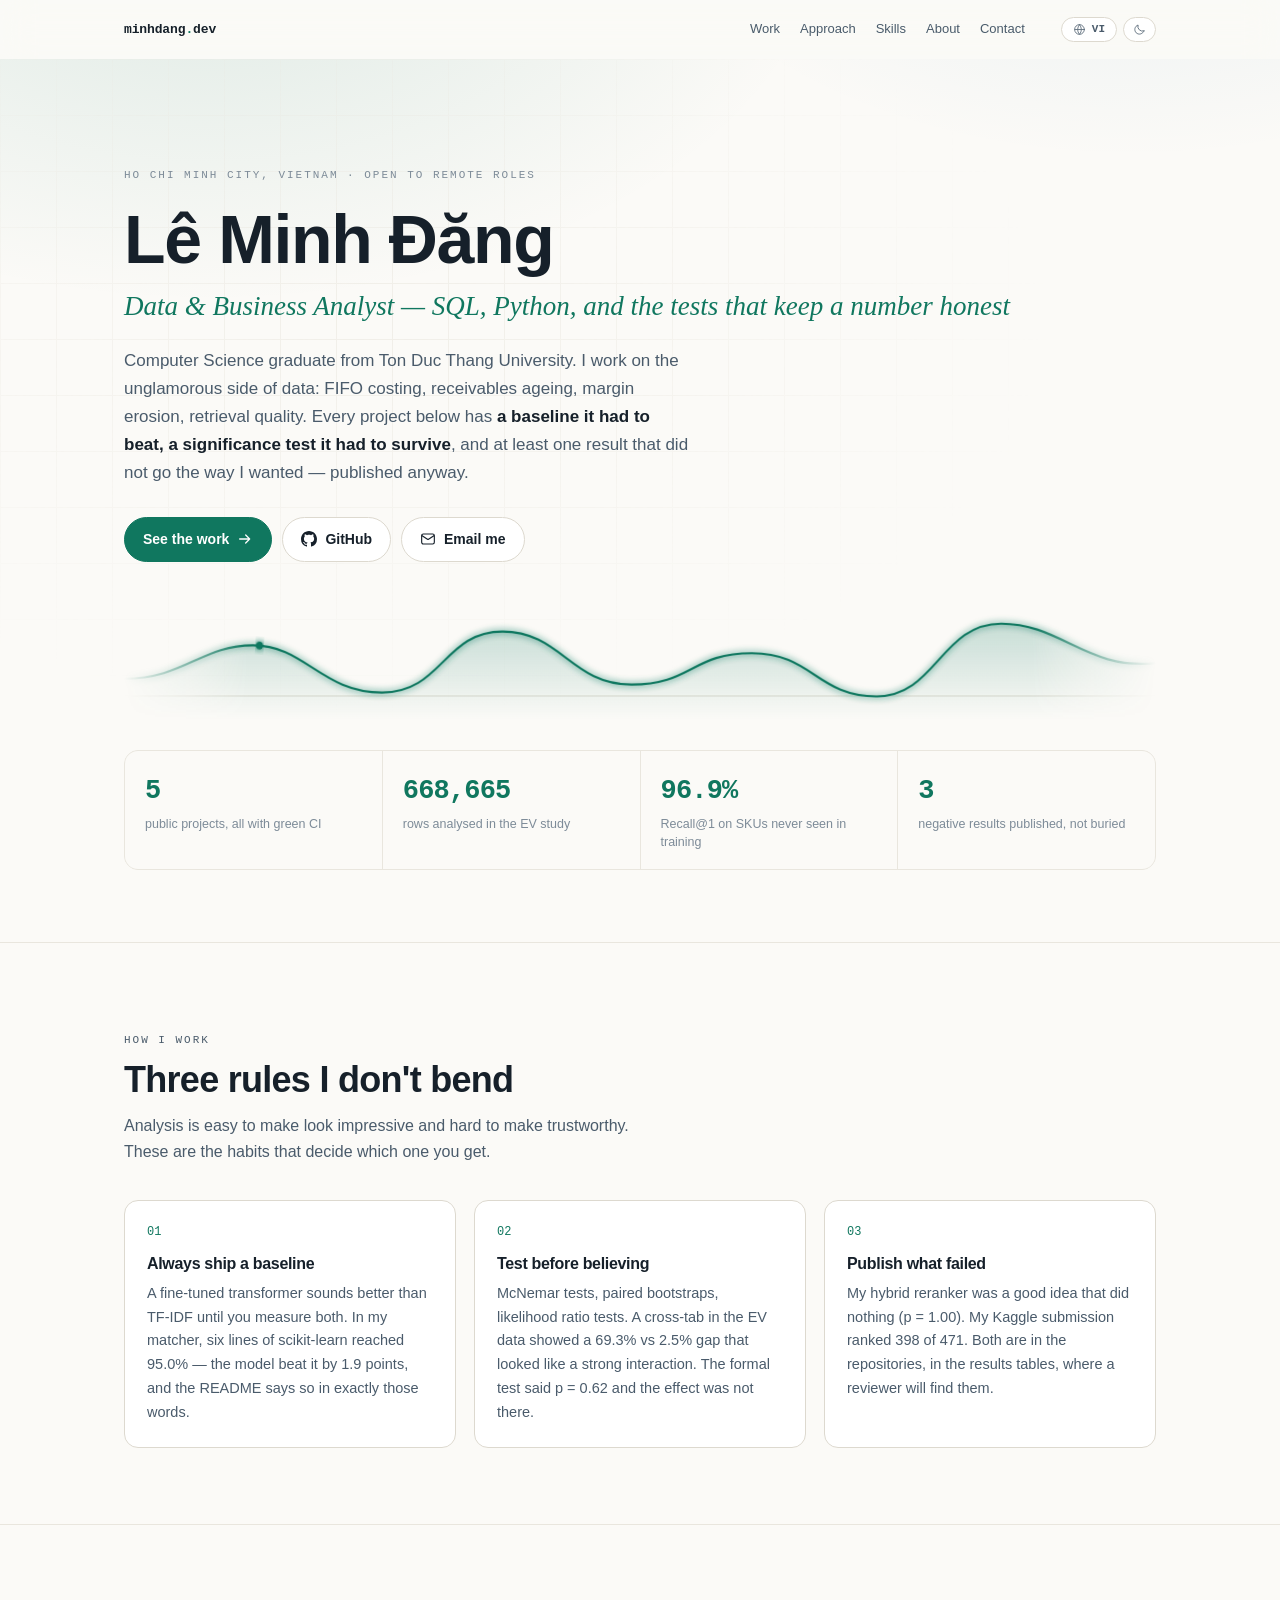
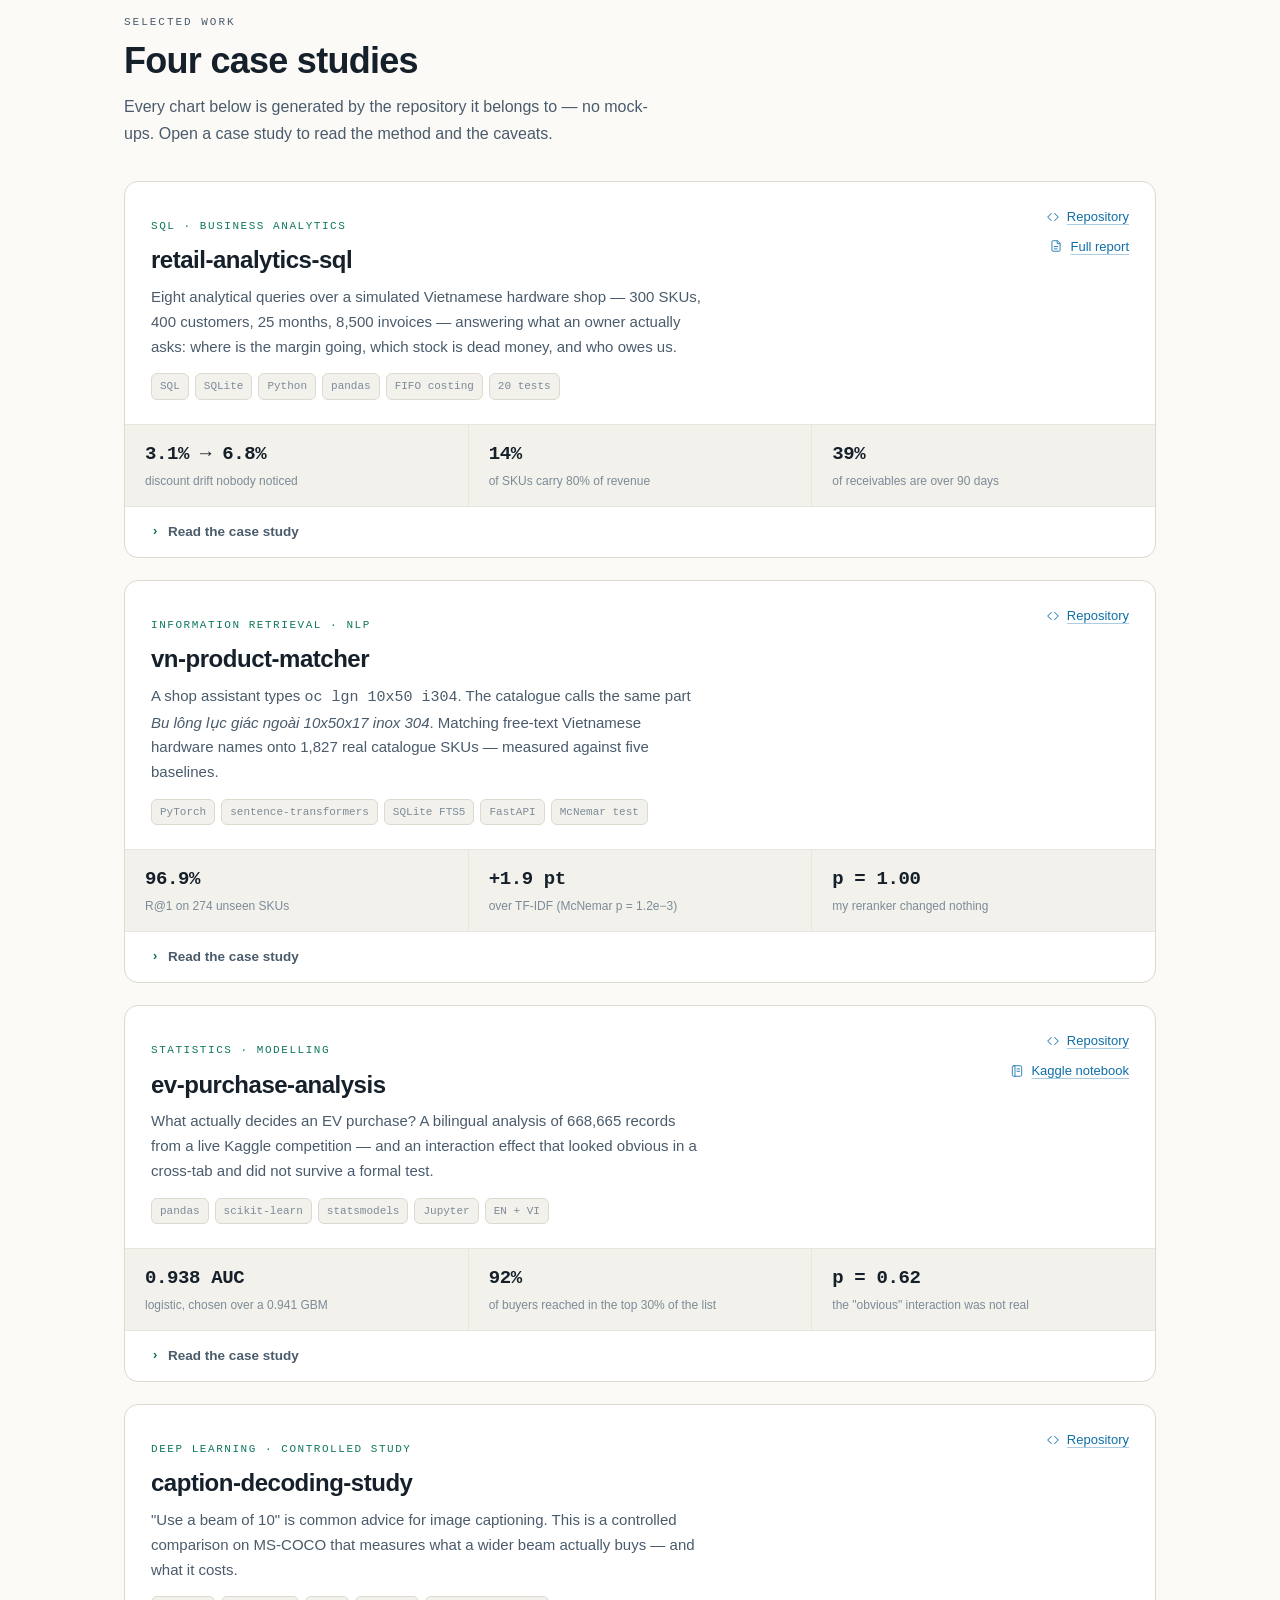
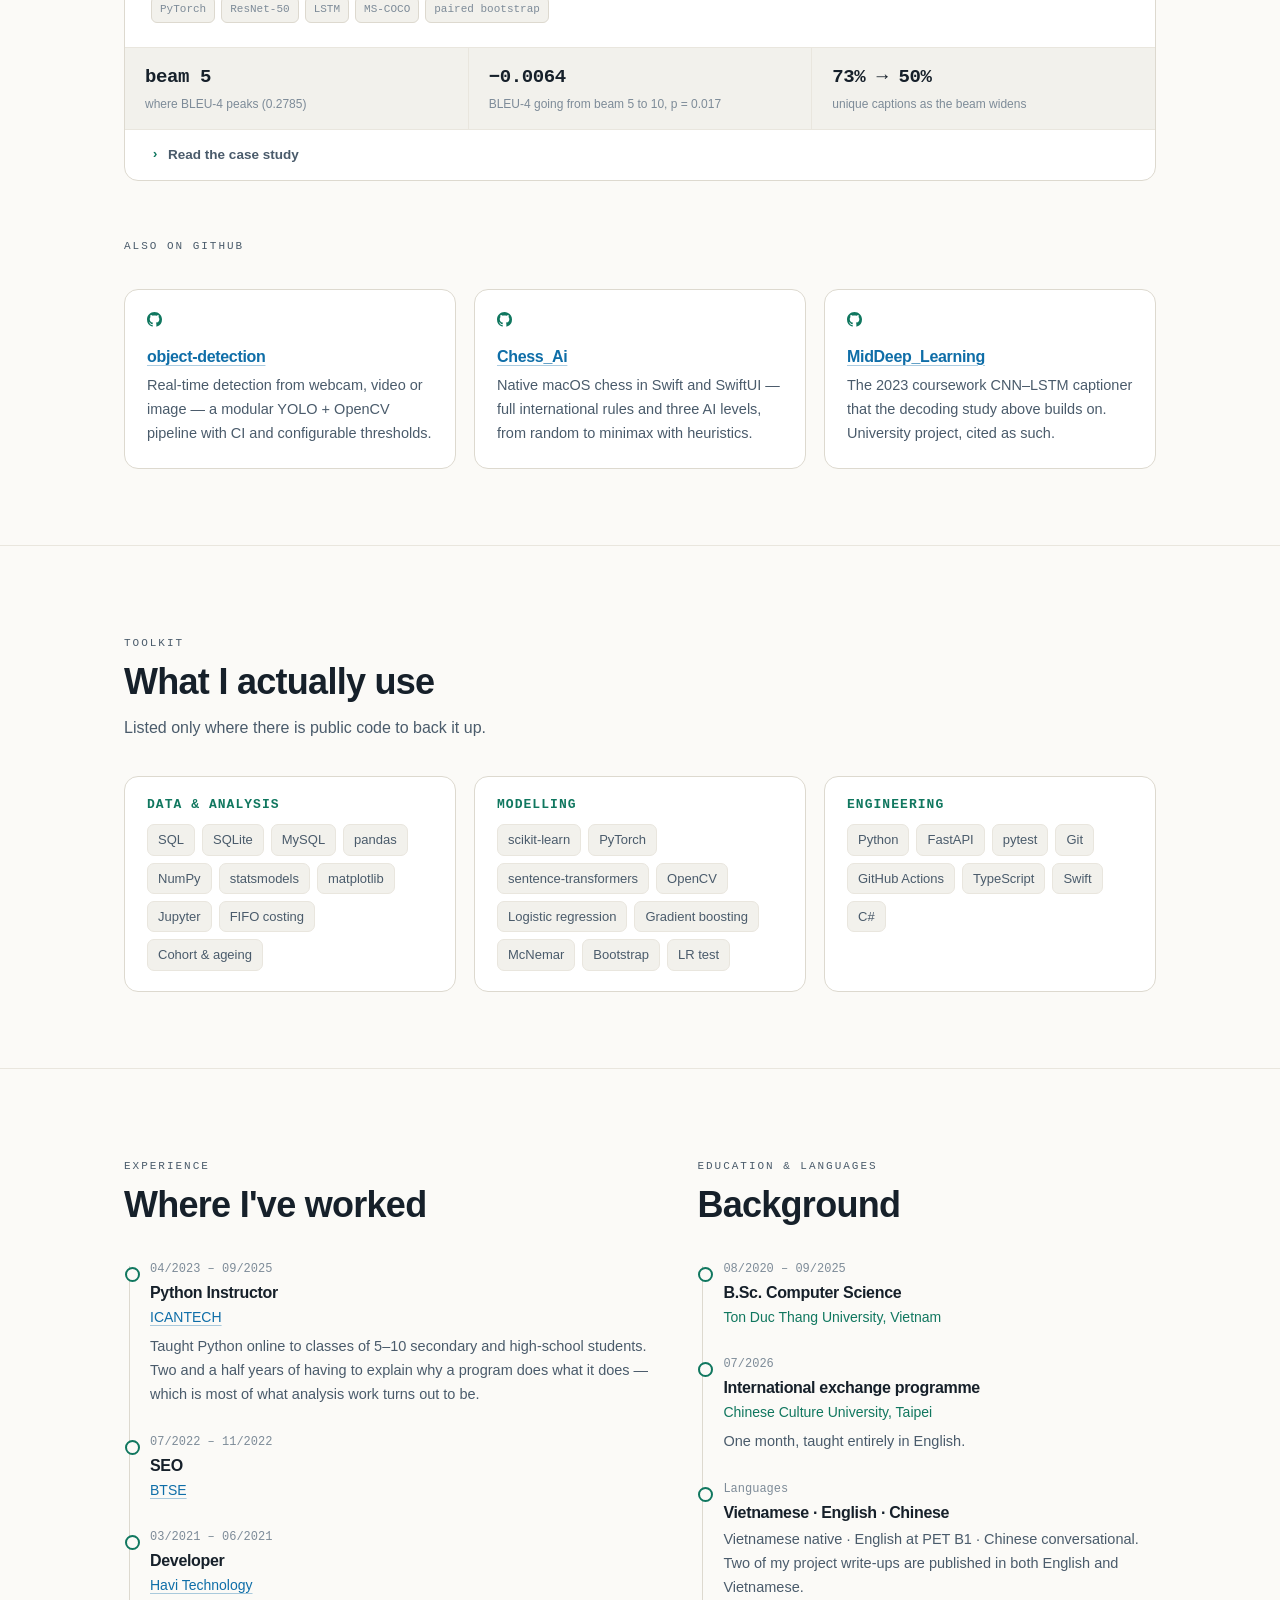
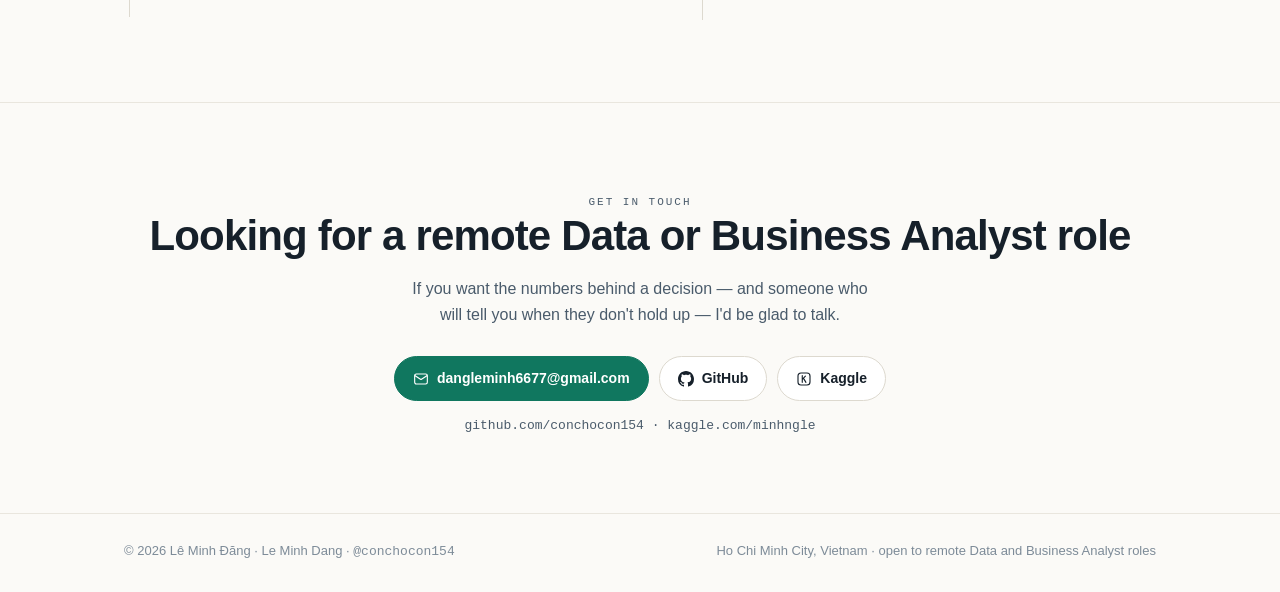
==== commit 8b68224c: "Make the name findable, and add a 404 the site can keep The page carried "Lê Minh Đăng" and nothing " ====
--- a/index.html
+++ b/index.html
@@ -1,13 +1,14 @@
+<!-- Generated from src/index.html by tools/build_site.py — edit the master, not this file. -->
 <!DOCTYPE html>
-<html lang="en" data-theme="dark" data-lang="en">
+<html lang="en" data-theme="dark">
 <head>
 <meta charset="utf-8">
 <meta name="viewport" content="width=device-width, initial-scale=1">
-<title>Lê Minh Đăng — Data &amp; Business Analyst</title>
-<meta name="description" content="Data and business analyst. SQL, Python and statistics on inventory, margin and retrieval problems — with the tests that say whether the numbers hold.">
+<title>Lê Minh Đăng — Data & Business Analyst | SQL, Python, Ho Chi Minh City</title>
+<meta name="description" content="Data and business analyst in Ho Chi Minh City, open to remote work. SQL, Python and statistics applied to inventory, margin, receivables and retrieval problems — five public projects, each with a baseline it had to beat and a significance test it had to survive.">
 <meta name="author" content="Lê Minh Đăng">
-<meta property="og:title" content="Lê Minh Đăng — Data &amp; Business Analyst">
-<meta property="og:description" content="Five public projects, each with a baseline, a significance test, and at least one result that did not go my way.">
+<meta property="og:title" content="Lê Minh Đăng — Data & Business Analyst | SQL, Python, Ho Chi Minh City">
+<meta property="og:description" content="Data and business analyst in Ho Chi Minh City, open to remote work. SQL, Python and statistics applied to inventory, margin, receivables and retrieval problems — five public projects, each with a baseline it had to beat and a significance test it had to survive.">
 <meta property="og:type" content="website">
 <meta property="og:url" content="https://conchocon154.github.io/">
 <meta property="og:image" content="https://conchocon154.github.io/assets/img/og.png">
@@ -18,6 +19,94 @@
 <meta name="theme-color" content="#0b0f14" media="(prefers-color-scheme: dark)">
 <meta name="theme-color" content="#fbfaf7" media="(prefers-color-scheme: light)">
 <link rel="icon" href="data:image/svg+xml,<svg xmlns='http://www.w3.org/2000/svg' viewBox='0 0 100 100'><rect width='100' height='100' rx='22' fill='%230b0f14'/><text y='72' x='50' text-anchor='middle' font-size='58' font-family='monospace' fill='%234dd4ac'>Đ</text></svg>">
+<link rel="canonical" href="https://conchocon154.github.io/">
+<link rel="alternate" hreflang="en" href="https://conchocon154.github.io/">
+<link rel="alternate" hreflang="vi" href="https://conchocon154.github.io/vi/">
+<link rel="alternate" hreflang="x-default" href="https://conchocon154.github.io/">
+<meta property="og:locale" content="en_US">
+<meta property="og:locale:alternate" content="vi_VN">
+<meta property="og:site_name" content="Lê Minh Đăng">
+<meta name="robots" content="index, follow, max-image-preview:large, max-snippet:-1">
+<script type="application/ld+json">
+{
+  "@context": "https://schema.org",
+  "@graph": [
+    {
+      "@type": "Person",
+      "@id": "https://conchocon154.github.io/#person",
+      "name": "Lê Minh Đăng",
+      "alternateName": ["Le Minh Dang", "DangLe"],
+      "url": "https://conchocon154.github.io/",
+      "image": "https://conchocon154.github.io/assets/img/og.png",
+      "email": "mailto:dangleminh6677@gmail.com",
+      "jobTitle": "Data & Business Analyst",
+      "description": "Data and business analyst in Ho Chi Minh City, open to remote work. SQL, Python and statistics applied to inventory, margin, receivables and retrieval problems — five public projects, each with a baseline it had to beat and a significance test it had to survive.",
+      "address": {
+        "@type": "PostalAddress",
+        "addressLocality": "Ho Chi Minh City",
+        "addressCountry": "VN"
+      },
+      "alumniOf": {
+        "@type": "CollegeOrUniversity",
+        "name": "Ton Duc Thang University",
+        "sameAs": "https://en.tdtu.edu.vn/"
+      },
+      "knowsLanguage": ["vi", "en", "zh"],
+      "knowsAbout": [
+        "Data analysis", "Business analysis", "SQL", "Python", "pandas",
+        "Statistics", "Logistic regression", "A/B and significance testing",
+        "Inventory analytics", "FIFO costing", "Accounts receivable ageing",
+        "Information retrieval", "Machine learning", "PyTorch", "Data visualisation"
+      ],
+      "seeks": {
+        "@type": "Demand",
+        "name": "Remote Data Analyst or Business Analyst role"
+      },
+      "sameAs": [
+        "https://github.com/conchocon154",
+        "https://www.kaggle.com/minhngle"
+      ]
+    },
+    {
+      "@type": "ProfilePage",
+      "@id": "https://conchocon154.github.io/#page",
+      "url": "https://conchocon154.github.io/",
+      "name": "Lê Minh Đăng — Data & Business Analyst | SQL, Python, Ho Chi Minh City",
+      "description": "Data and business analyst in Ho Chi Minh City, open to remote work. SQL, Python and statistics applied to inventory, margin, receivables and retrieval problems — five public projects, each with a baseline it had to beat and a significance test it had to survive.",
+      "inLanguage": "en",
+      "mainEntity": { "@id": "https://conchocon154.github.io/#person" },
+      "isPartOf": { "@id": "https://conchocon154.github.io/#website" }
+    },
+    {
+      "@type": "WebSite",
+      "@id": "https://conchocon154.github.io/#website",
+      "url": "https://conchocon154.github.io/",
+      "name": "Lê Minh Đăng — portfolio",
+      "inLanguage": ["en", "vi"],
+      "author": { "@id": "https://conchocon154.github.io/#person" }
+    },
+    {
+      "@type": "ItemList",
+      "@id": "https://conchocon154.github.io/#projects",
+      "name": "Selected data projects",
+      "itemListElement": [
+        {"@type": "ListItem", "position": 1, "name": "retail-analytics-sql",
+          "description": "Inventory, margin and receivables analysis in SQL over a simulated Vietnamese hardware shop — FIFO costing, ABC concentration, ageing, reorder points.",
+          "url": "https://github.com/conchocon154/retail-analytics-sql"},
+        {"@type": "ListItem", "position": 2, "name": "vn-product-matcher",
+          "description": "Matching free-text Vietnamese product names onto catalogue SKUs; a fine-tuned encoder reaches 96.9% Recall@1 on unseen SKUs against measured lexical baselines.",
+          "url": "https://github.com/conchocon154/vn-product-matcher"},
+        {"@type": "ListItem", "position": 3, "name": "ev-purchase-analysis",
+          "description": "What decides an electric-vehicle purchase, over 668,665 records — including an apparent interaction that a likelihood ratio test rejected.",
+          "url": "https://github.com/conchocon154/ev-purchase-analysis"},
+        {"@type": "ListItem", "position": 4, "name": "caption-decoding-study",
+          "description": "A controlled comparison of beam widths for CNN-LSTM image captioning on MS-COCO, with paired bootstrap significance testing.",
+          "url": "https://github.com/conchocon154/caption-decoding-study"}
+      ]
+    }
+  ]
+}
+</script>
 <link rel="stylesheet" href="assets/css/style.css">
 </head>
 <body>
@@ -74,20 +163,17 @@
   <div class="topbar-in">
     <a class="brand" href="#top">minhdang<span class="dot">.</span>dev</a>
     <nav class="navlinks">
-      <a href="#work"><span lang="en">Work</span><span lang="vi">Dự án</span></a>
-      <a href="#approach"><span lang="en">Approach</span><span lang="vi">Cách làm</span></a>
-      <a href="#skills"><span lang="en">Skills</span><span lang="vi">Kỹ năng</span></a>
-      <a href="#about"><span lang="en">About</span><span lang="vi">Giới thiệu</span></a>
-      <a href="#contact"><span lang="en">Contact</span><span lang="vi">Liên hệ</span></a>
+      <a href="#work"><span lang="en">Work</span></a>
+      <a href="#approach"><span lang="en">Approach</span></a>
+      <a href="#skills"><span lang="en">Skills</span></a>
+      <a href="#about"><span lang="en">About</span></a>
+      <a href="#contact"><span lang="en">Contact</span></a>
     </nav>
     <div class="toggles">
-      <button class="tg" id="langBtn" type="button" aria-label="Switch language">
-        <svg class="ico"><use href="#i-globe"/></svg>
-        <span class="tg-label">VI</span>
-      </button>
+      <a class="tg" id="langBtn" href="/vi/" hreflang="vi" aria-label="Chuyển sang tiếng Việt" rel="alternate"><svg class="ico"><use href="#i-globe"/></svg><span class="tg-label">VI</span></a>
       <button class="tg tg-icon" id="themeBtn" type="button" aria-label="Switch theme">
-        <svg class="ico ico-sun"><use href="#i-sun"/></svg>
-        <svg class="ico ico-moon"><use href="#i-moon"/></svg>
+        <svg class="ico ico-sun" aria-hidden="true" focusable="false"><use href="#i-sun"/></svg>
+        <svg class="ico ico-moon" aria-hidden="true" focusable="false"><use href="#i-moon"/></svg>
       </button>
     </div>
   </div>
@@ -99,11 +185,11 @@
 <!-- ====================== HERO ====================== -->
 <div class="hero">
   <div class="wrap">
-    <p class="eyebrow">Ho Chi Minh City, Vietnam · <span lang="en">open to remote roles</span><span lang="vi">sẵn sàng làm remote</span></p>
+    <p class="eyebrow">Ho Chi Minh City, Vietnam · <span lang="en">open to remote roles</span></p>
     <h1>Lê Minh Đăng</h1>
     <p class="role">
       <span lang="en">Data &amp; Business Analyst — SQL, Python, and the tests that keep a number honest</span>
-      <span lang="vi">Data &amp; Business Analyst — SQL, Python, và những kiểm định giữ cho con số trung thực</span>
+      
     </p>
 
     <p class="pitch">
@@ -111,23 +197,20 @@
       side of data: FIFO costing, receivables ageing, margin erosion, retrieval quality. Every project
       below has <strong>a baseline it had to beat, a significance test it had to survive</strong>, and at least one
       result that did not go the way I wanted — published anyway.</span>
-      <span lang="vi">Tốt nghiệp Khoa học Máy tính, Đại học Tôn Đức Thắng. Tôi làm phần ít hào nhoáng
-      của dữ liệu: giá vốn FIFO, tuổi nợ phải thu, bào mòn biên lợi nhuận, chất lượng truy hồi. Mỗi dự án
-      dưới đây đều có <strong>một mốc so sánh phải vượt qua, một kiểm định thống kê phải đứng vững</strong>,
-      và ít nhất một kết quả không như tôi mong muốn — vẫn công bố.</span>
+      
     </p>
 
     <div class="cta">
       <a class="btn btn-primary" href="#work">
-        <span lang="en">See the work</span><span lang="vi">Xem dự án</span>
-        <svg class="ico ico-shift"><use href="#i-arrow"/></svg>
+        <span lang="en">See the work</span>
+        <svg class="ico ico-shift" aria-hidden="true" focusable="false"><use href="#i-arrow"/></svg>
       </a>
       <a class="btn" href="https://github.com/conchocon154" target="_blank" rel="noopener">
-        <svg class="ico"><use href="#i-github"/></svg>GitHub
+        <svg class="ico" aria-hidden="true" focusable="false"><use href="#i-github"/></svg>GitHub
       </a>
       <a class="btn" href="mailto:dangleminh6677@gmail.com">
-        <svg class="ico"><use href="#i-mail"/></svg>
-        <span lang="en">Email me</span><span lang="vi">Gửi email</span>
+        <svg class="ico" aria-hidden="true" focusable="false"><use href="#i-mail"/></svg>
+        <span lang="en">Email me</span>
       </a>
     </div>
 
@@ -184,22 +267,22 @@
       <div class="stat">
         <b>5</b>
         <span lang="en">public projects, all with green CI</span>
-        <span lang="vi">dự án công khai, CI đều xanh</span>
+        
       </div>
       <div class="stat">
         <b>668,665</b>
         <span lang="en">rows analysed in the EV study</span>
-        <span lang="vi">dòng dữ liệu phân tích ở dự án EV</span>
+        
       </div>
       <div class="stat">
         <b>96.9%</b>
         <span lang="en">Recall@1 on SKUs never seen in training</span>
-        <span lang="vi">Recall@1 trên SKU chưa từng thấy khi huấn luyện</span>
+        
       </div>
       <div class="stat">
         <b>3</b>
         <span lang="en">negative results published, not buried</span>
-        <span lang="vi">kết quả âm được công bố, không giấu</span>
+        
       </div>
     </div>
   </div>
@@ -209,51 +292,44 @@
 <section id="approach">
   <div class="wrap">
     <div class="sec-head reveal">
-      <p class="eyebrow"><span lang="en">How I work</span><span lang="vi">Cách tôi làm việc</span></p>
-      <h2><span lang="en">Three rules I don't bend</span><span lang="vi">Ba nguyên tắc tôi không nhân nhượng</span></h2>
+      <p class="eyebrow"><span lang="en">How I work</span></p>
+      <h2><span lang="en">Three rules I don't bend</span></h2>
       <p>
         <span lang="en">Analysis is easy to make look impressive and hard to make trustworthy.
         These are the habits that decide which one you get.</span>
-        <span lang="vi">Làm phân tích trông ấn tượng thì dễ, làm cho nó đáng tin mới khó.
-        Đây là những thói quen quyết định bạn nhận được cái nào.</span>
+        
       </p>
     </div>
 
     <div class="approach">
       <div class="appr reveal">
         <span class="num">01</span>
-        <h3><span lang="en">Always ship a baseline</span><span lang="vi">Luôn dựng mốc so sánh</span></h3>
+        <h3><span lang="en">Always ship a baseline</span></h3>
         <p>
           <span lang="en">A fine-tuned transformer sounds better than TF-IDF until you measure both.
           In my matcher, six lines of scikit-learn reached 95.0% — the model beat it by 1.9 points,
           and the README says so in exactly those words.</span>
-          <span lang="vi">Một transformer fine-tune nghe hay hơn TF-IDF, cho tới khi bạn đo cả hai.
-          Ở dự án đối sánh của tôi, sáu dòng scikit-learn đạt 95,0% — mô hình chỉ hơn 1,9 điểm,
-          và README ghi đúng như vậy.</span>
+          
         </p>
       </div>
       <div class="appr reveal">
         <span class="num">02</span>
-        <h3><span lang="en">Test before believing</span><span lang="vi">Kiểm định trước khi tin</span></h3>
+        <h3><span lang="en">Test before believing</span></h3>
         <p>
           <span lang="en">McNemar tests, paired bootstraps, likelihood ratio tests. A cross-tab in the EV
           data showed a 69.3% vs 2.5% gap that looked like a strong interaction. The formal test said
           p = 0.62 and the effect was not there.</span>
-          <span lang="vi">Kiểm định McNemar, bootstrap theo cặp, kiểm định tỉ số hợp lý. Một bảng chéo trong
-          dữ liệu EV cho khoảng cách 69,3% và 2,5%, trông như một tương tác rất mạnh. Kiểm định chính thức
-          cho p = 0,62 — hiệu ứng đó không tồn tại.</span>
+          
         </p>
       </div>
       <div class="appr reveal">
         <span class="num">03</span>
-        <h3><span lang="en">Publish what failed</span><span lang="vi">Công bố cả cái thất bại</span></h3>
+        <h3><span lang="en">Publish what failed</span></h3>
         <p>
           <span lang="en">My hybrid reranker was a good idea that did nothing (p = 1.00). My Kaggle
           submission ranked 398 of 471. Both are in the repositories, in the results tables,
           where a reviewer will find them.</span>
-          <span lang="vi">Lớp rerank hybrid của tôi là một ý tưởng hay nhưng vô tác dụng (p = 1,00).
-          Bài Kaggle của tôi xếp hạng 398/471. Cả hai đều nằm trong repo, trong bảng kết quả,
-          nơi người xem chắc chắn sẽ thấy.</span>
+          
         </p>
       </div>
     </div>
@@ -264,13 +340,12 @@
 <section id="work">
   <div class="wrap">
     <div class="sec-head reveal">
-      <p class="eyebrow"><span lang="en">Selected work</span><span lang="vi">Dự án tiêu biểu</span></p>
-      <h2><span lang="en">Four case studies</span><span lang="vi">Bốn nghiên cứu tình huống</span></h2>
+      <p class="eyebrow"><span lang="en">Selected work</span></p>
+      <h2><span lang="en">Four case studies</span></h2>
       <p>
         <span lang="en">Every chart below is generated by the repository it belongs to — no mock-ups.
         Open a case study to read the method and the caveats.</span>
-        <span lang="vi">Mọi biểu đồ dưới đây đều do chính repo tương ứng sinh ra — không có hình minh họa giả.
-        Mở từng dự án để đọc phương pháp và các giới hạn.</span>
+        
       </p>
     </div>
 
@@ -284,9 +359,7 @@
             <span lang="en">Eight analytical queries over a simulated Vietnamese hardware shop —
             300 SKUs, 400 customers, 25 months, 8,500 invoices — answering what an owner actually asks:
             where is the margin going, which stock is dead money, and who owes us.</span>
-            <span lang="vi">Tám truy vấn phân tích trên dữ liệu mô phỏng một cửa hàng kim khí Việt Nam —
-            300 mã hàng, 400 khách, 25 tháng, 8.500 hóa đơn — trả lời đúng câu hỏi của chủ tiệm:
-            biên lợi nhuận chảy đi đâu, hàng nào là tiền chết, ai đang nợ.</span>
+            
           </p>
           <div class="tags">
             <span class="tag">SQL</span><span class="tag">SQLite</span><span class="tag">Python</span>
@@ -294,29 +367,27 @@
           </div>
         </div>
         <div class="proj-links">
-          <a href="https://github.com/conchocon154/retail-analytics-sql" target="_blank" rel="noopener"><svg class="ico"><use href="#i-code"/></svg>Repository</a>
-          <a href="https://github.com/conchocon154/retail-analytics-sql/blob/main/reports/findings.md" target="_blank" rel="noopener"><svg class="ico"><use href="#i-doc"/></svg>Full report</a>
+          <a href="https://github.com/conchocon154/retail-analytics-sql" target="_blank" rel="noopener"><svg class="ico" aria-hidden="true" focusable="false"><use href="#i-code"/></svg>Repository</a>
+          <a href="https://github.com/conchocon154/retail-analytics-sql/blob/main/reports/findings.md" target="_blank" rel="noopener"><svg class="ico" aria-hidden="true" focusable="false"><use href="#i-doc"/></svg>Full report</a>
         </div>
       </div>
 
       <div class="result-band">
-        <div><b>3.1% → 6.8%</b><span lang="en">discount drift nobody noticed</span><span lang="vi">chiết khấu trôi mà không ai nhận ra</span></div>
-        <div><b>14%</b><span lang="en">of SKUs carry 80% of revenue</span><span lang="vi">số mã hàng gánh 80% doanh thu</span></div>
-        <div><b>39%</b><span lang="en">of receivables are over 90 days</span><span lang="vi">công nợ đã quá 90 ngày</span></div>
+        <div><b>3.1% → 6.8%</b><span lang="en">discount drift nobody noticed</span></div>
+        <div><b>14%</b><span lang="en">of SKUs carry 80% of revenue</span></div>
+        <div><b>39%</b><span lang="en">of receivables are over 90 days</span></div>
       </div>
 
       <details>
-        <summary><span class="chev">›</span><span lang="en">Read the case study</span><span lang="vi">Đọc chi tiết</span></summary>
+        <summary><span class="chev">›</span><span lang="en">Read the case study</span></summary>
         <div class="proj-body">
 
-          <h4><span lang="en">The finding that matters</span><span lang="vi">Phát hiện quan trọng nhất</span></h4>
+          <h4><span lang="en">The finding that matters</span></h4>
           <p>
             <span lang="en">Discounts given to credit customers drifted from 3.1% to 6.8% over two years.
             Their gross margin fell from 20.5% to 18.6%. <strong>Revenue never dropped — which is exactly why
             nobody noticed.</strong> Recovering two points is worth roughly 44 million VND a year.</span>
-            <span lang="vi">Chiết khấu cho khách công nợ trôi từ 3,1% lên 6,8% trong hai năm.
-            Biên lợi nhuận gộp của nhóm này giảm từ 20,5% xuống 18,6%. <strong>Doanh thu không hề giảm — và đó
-            chính là lý do không ai để ý.</strong> Lấy lại hai điểm biên tương đương khoảng 44 triệu đồng mỗi năm.</span>
+            
           </p>
 
           <div class="figure">
@@ -326,7 +397,7 @@
           </div>
           <p class="figcap">
             <span lang="en">Revenue holds while margin slides — the pattern that hides an erosion problem.</span>
-            <span lang="vi">Doanh thu giữ nguyên trong khi biên trượt xuống — kiểu biểu đồ che giấu vấn đề bào mòn.</span>
+            
           </p>
 
           <div class="figrow">
@@ -334,17 +405,17 @@
               <div class="figure"><!-- CHART:retail-pareto -->
 <svg viewBox="0 0 440 250" role="img" aria-label="Cumulative revenue share against cumulative SKU share" preserveAspectRatio="xMidYMid meet"><defs><linearGradient id="g-par" x1="0" y1="0" x2="0" y2="1"><stop offset="0%" stop-color="var(--accent)" stop-opacity="0.28"/><stop offset="100%" stop-color="var(--accent)" stop-opacity="0"/></linearGradient></defs><defs><filter id="f-par" x="-20%" y="-40%" width="140%" height="180%"><feGaussianBlur stdDeviation="3.2" result="b"/><feMerge><feMergeNode in="b"/><feMergeNode in="SourceGraphic"/></feMerge></filter></defs><line x1="46" y1="160.5" x2="414" y2="160.5" stroke="var(--line)" stroke-width="1" stroke-dasharray="2 5"/><line x1="46" y1="115.0" x2="414" y2="115.0" stroke="var(--line)" stroke-width="1" stroke-dasharray="2 5"/><line x1="46" y1="69.5" x2="414" y2="69.5" stroke="var(--line)" stroke-width="1" stroke-dasharray="2 5"/><line x1="46" y1="24.0" x2="414" y2="24.0" stroke="var(--line)" stroke-width="1" stroke-dasharray="2 5"/><line x1="46.0" y1="206.0" x2="414.0" y2="24.0" stroke="var(--text-mute)" stroke-width="1" stroke-dasharray="3 4" opacity="0.6"/><path d="M46.0 206.0 L47.3 183.0 L48.6 161.3 L49.9 147.0 L51.2 137.1 L52.5 129.7 L53.8 122.3 L55.1 117.8 L56.4 113.8 L57.7 110.1 L59.0 106.6 L60.3 103.4 L61.6 101.0 L62.9 98.7 L64.2 96.4 L65.5 94.2 L66.8 92.0 L68.1 89.9 L69.4 87.9 L70.7 86.1 L72.0 84.3 L73.3 82.6 L74.6 81.0 L75.9 79.5 L77.2 78.0 L78.5 76.7 L79.8 75.5 L81.1 74.4 L82.4 73.3 L83.7 72.2 L85.0 71.2 L86.3 70.1 L87.6 69.0 L88.9 68.0 L90.2 67.0 L91.5 66.0 L92.8 65.1 L94.1 64.2 L95.4 63.3 L96.7 62.5 L98.0 61.7 L99.3 61.1 L100.6 60.4 L101.9 59.7 L103.2 59.1 L104.5 58.4 L105.8 57.8 L107.1 57.2 L108.4 56.5 L109.7 56.0 L111.0 55.4 L112.3 54.8 L113.6 54.3 L114.9 53.8 L116.2 53.2 L117.5 52.7 L118.8 52.2 L120.1 51.8 L121.4 51.4 L122.7 50.9 L124.0 50.5 L125.3 50.1 L126.6 49.8 L127.9 49.4 L129.2 49.0 L130.5 48.7 L131.8 48.4 L133.1 48.0 L134.4 47.7 L135.7 47.4 L137.0 47.0 L138.3 46.7 L139.6 46.4 L140.9 46.1 L142.2 45.8 L143.5 45.5 L144.8 45.3 L146.1 45.0 L147.4 44.7 L148.7 44.4 L150.0 44.1 L151.3 43.9 L152.6 43.6 L153.9 43.3 L155.2 43.1 L156.5 42.8 L157.8 42.6 L159.1 42.3 L160.4 42.1 L161.7 41.9 L163.0 41.6 L164.3 41.4 L165.6 41.2 L166.9 41.0 L168.2 40.7 L169.5 40.5 L170.8 40.3 L172.2 40.1 L173.4 39.9 L174.7 39.7 L176.1 39.5 L177.3 39.3 L178.6 39.1 L180.0 38.9 L181.2 38.7 L182.5 38.6 L183.9 38.4 L185.1 38.2 L186.4 38.0 L187.8 37.8 L189.0 37.7 L190.3 37.5 L191.7 37.3 L192.9 37.2 L194.2 37.0 L195.6 36.8 L196.8 36.7 L198.1 36.5 L199.5 36.4 L200.7 36.2 L202.0 36.1 L203.4 35.9 L204.6 35.8 L205.9 35.7 L207.3 35.5 L208.5 35.4 L209.8 35.2 L211.2 35.1 L212.4 35.0 L213.7 34.8 L215.1 34.7 L216.3 34.6 L217.6 34.5 L219.0 34.3 L220.2 34.2 L221.5 34.1 L222.9 34.0 L224.1 33.8 L225.4 33.7 L226.8 33.6 L228.0 33.5 L229.3 33.4 L230.7 33.3 L232.0 33.2 L233.2 33.0 L234.6 32.9 L235.9 32.8 L237.1 32.7 L238.5 32.6 L239.8 32.5 L241.0 32.4 L242.4 32.3 L243.7 32.2 L244.9 32.1 L246.3 32.0 L247.6 31.9 L248.8 31.8 L250.2 31.7 L251.5 31.6 L252.7 31.5 L254.1 31.4 L255.4 31.3 L256.6 31.2 L258.0 31.1 L259.3 31.0 L260.5 30.9 L261.9 30.8 L263.2 30.7 L264.4 30.6 L265.8 30.6 L267.1 30.5 L268.3 30.4 L269.7 30.3 L271.0 30.2 L272.2 30.1 L273.6 30.0 L274.9 30.0 L276.1 29.9 L277.5 29.8 L278.8 29.7 L280.0 29.6 L281.4 29.5 L282.7 29.4 L283.9 29.4 L285.3 29.3 L286.6 29.2 L287.8 29.1 L289.2 29.1 L290.5 29.0 L291.8 28.9 L293.1 28.8 L294.4 28.8 L295.7 28.7 L297.0 28.6 L298.3 28.5 L299.6 28.4 L300.9 28.4 L302.2 28.3 L303.5 28.2 L304.8 28.2 L306.1 28.1 L307.4 28.0 L308.7 27.9 L310.0 27.9 L311.3 27.8 L312.6 27.7 L313.9 27.7 L315.2 27.6 L316.5 27.5 L317.8 27.5 L319.1 27.4 L320.4 27.3 L321.7 27.3 L323.0 27.2 L324.3 27.1 L325.6 27.1 L326.9 27.0 L328.2 26.9 L329.5 26.9 L330.8 26.8 L332.1 26.7 L333.4 26.7 L334.7 26.6 L336.0 26.5 L337.3 26.5 L338.6 26.4 L339.9 26.4 L341.2 26.3 L342.5 26.3 L343.8 26.2 L345.1 26.1 L346.4 26.1 L347.7 26.0 L349.0 26.0 L350.3 25.9 L351.6 25.9 L352.9 25.8 L354.2 25.7 L355.5 25.7 L356.8 25.6 L358.1 25.6 L359.4 25.5 L360.7 25.5 L362.0 25.4 L363.3 25.4 L364.6 25.3 L365.9 25.3 L367.2 25.2 L368.5 25.2 L369.8 25.1 L371.1 25.1 L372.4 25.0 L373.7 25.0 L375.0 24.9 L376.3 24.9 L377.6 24.8 L378.9 24.8 L380.2 24.7 L381.5 24.7 L382.8 24.7 L384.1 24.6 L385.4 24.6 L386.7 24.5 L388.0 24.5 L389.3 24.5 L390.6 24.4 L391.9 24.4 L393.2 24.3 L394.5 24.3 L395.8 24.3 L397.1 24.2 L398.4 24.2 L399.7 24.2 L401.0 24.1 L402.3 24.1 L403.6 24.1 L404.9 24.1 L406.2 24.1 L407.5 24.0 L408.8 24.0 L410.1 24.0 L411.4 24.0 L412.7 24.0 L414.0 24.0 L414.0 206 L46.0 206 Z" fill="url(#g-par)"/><path d="M46.0 206.0 L47.3 183.0 L48.6 161.3 L49.9 147.0 L51.2 137.1 L52.5 129.7 L53.8 122.3 L55.1 117.8 L56.4 113.8 L57.7 110.1 L59.0 106.6 L60.3 103.4 L61.6 101.0 L62.9 98.7 L64.2 96.4 L65.5 94.2 L66.8 92.0 L68.1 89.9 L69.4 87.9 L70.7 86.1 L72.0 84.3 L73.3 82.6 L74.6 81.0 L75.9 79.5 L77.2 78.0 L78.5 76.7 L79.8 75.5 L81.1 74.4 L82.4 73.3 L83.7 72.2 L85.0 71.2 L86.3 70.1 L87.6 69.0 L88.9 68.0 L90.2 67.0 L91.5 66.0 L92.8 65.1 L94.1 64.2 L95.4 63.3 L96.7 62.5 L98.0 61.7 L99.3 61.1 L100.6 60.4 L101.9 59.7 L103.2 59.1 L104.5 58.4 L105.8 57.8 L107.1 57.2 L108.4 56.5 L109.7 56.0 L111.0 55.4 L112.3 54.8 L113.6 54.3 L114.9 53.8 L116.2 53.2 L117.5 52.7 L118.8 52.2 L120.1 51.8 L121.4 51.4 L122.7 50.9 L124.0 50.5 L125.3 50.1 L126.6 49.8 L127.9 49.4 L129.2 49.0 L130.5 48.7 L131.8 48.4 L133.1 48.0 L134.4 47.7 L135.7 47.4 L137.0 47.0 L138.3 46.7 L139.6 46.4 L140.9 46.1 L142.2 45.8 L143.5 45.5 L144.8 45.3 L146.1 45.0 L147.4 44.7 L148.7 44.4 L150.0 44.1 L151.3 43.9 L152.6 43.6 L153.9 43.3 L155.2 43.1 L156.5 42.8 L157.8 42.6 L159.1 42.3 L160.4 42.1 L161.7 41.9 L163.0 41.6 L164.3 41.4 L165.6 41.2 L166.9 41.0 L168.2 40.7 L169.5 40.5 L170.8 40.3 L172.2 40.1 L173.4 39.9 L174.7 39.7 L176.1 39.5 L177.3 39.3 L178.6 39.1 L180.0 38.9 L181.2 38.7 L182.5 38.6 L183.9 38.4 L185.1 38.2 L186.4 38.0 L187.8 37.8 L189.0 37.7 L190.3 37.5 L191.7 37.3 L192.9 37.2 L194.2 37.0 L195.6 36.8 L196.8 36.7 L198.1 36.5 L199.5 36.4 L200.7 36.2 L202.0 36.1 L203.4 35.9 L204.6 35.8 L205.9 35.7 L207.3 35.5 L208.5 35.4 L209.8 35.2 L211.2 35.1 L212.4 35.0 L213.7 34.8 L215.1 34.7 L216.3 34.6 L217.6 34.5 L219.0 34.3 L220.2 34.2 L221.5 34.1 L222.9 34.0 L224.1 33.8 L225.4 33.7 L226.8 33.6 L228.0 33.5 L229.3 33.4 L230.7 33.3 L232.0 33.2 L233.2 33.0 L234.6 32.9 L235.9 32.8 L237.1 32.7 L238.5 32.6 L239.8 32.5 L241.0 32.4 L242.4 32.3 L243.7 32.2 L244.9 32.1 L246.3 32.0 L247.6 31.9 L248.8 31.8 L250.2 31.7 L251.5 31.6 L252.7 31.5 L254.1 31.4 L255.4 31.3 L256.6 31.2 L258.0 31.1 L259.3 31.0 L260.5 30.9 L261.9 30.8 L263.2 30.7 L264.4 30.6 L265.8 30.6 L267.1 30.5 L268.3 30.4 L269.7 30.3 L271.0 30.2 L272.2 30.1 L273.6 30.0 L274.9 30.0 L276.1 29.9 L277.5 29.8 L278.8 29.7 L280.0 29.6 L281.4 29.5 L282.7 29.4 L283.9 29.4 L285.3 29.3 L286.6 29.2 L287.8 29.1 L289.2 29.1 L290.5 29.0 L291.8 28.9 L293.1 28.8 L294.4 28.8 L295.7 28.7 L297.0 28.6 L298.3 28.5 L299.6 28.4 L300.9 28.4 L302.2 28.3 L303.5 28.2 L304.8 28.2 L306.1 28.1 L307.4 28.0 L308.7 27.9 L310.0 27.9 L311.3 27.8 L312.6 27.7 L313.9 27.7 L315.2 27.6 L316.5 27.5 L317.8 27.5 L319.1 27.4 L320.4 27.3 L321.7 27.3 L323.0 27.2 L324.3 27.1 L325.6 27.1 L326.9 27.0 L328.2 26.9 L329.5 26.9 L330.8 26.8 L332.1 26.7 L333.4 26.7 L334.7 26.6 L336.0 26.5 L337.3 26.5 L338.6 26.4 L339.9 26.4 L341.2 26.3 L342.5 26.3 L343.8 26.2 L345.1 26.1 L346.4 26.1 L347.7 26.0 L349.0 26.0 L350.3 25.9 L351.6 25.9 L352.9 25.8 L354.2 25.7 L355.5 25.7 L356.8 25.6 L358.1 25.6 L359.4 25.5 L360.7 25.5 L362.0 25.4 L363.3 25.4 L364.6 25.3 L365.9 25.3 L367.2 25.2 L368.5 25.2 L369.8 25.1 L371.1 25.1 L372.4 25.0 L373.7 25.0 L375.0 24.9 L376.3 24.9 L377.6 24.8 L378.9 24.8 L380.2 24.7 L381.5 24.7 L382.8 24.7 L384.1 24.6 L385.4 24.6 L386.7 24.5 L388.0 24.5 L389.3 24.5 L390.6 24.4 L391.9 24.4 L393.2 24.3 L394.5 24.3 L395.8 24.3 L397.1 24.2 L398.4 24.2 L399.7 24.2 L401.0 24.1 L402.3 24.1 L403.6 24.1 L404.9 24.1 L406.2 24.1 L407.5 24.0 L408.8 24.0 L410.1 24.0 L411.4 24.0 L412.7 24.0 L414.0 24.0" fill="none" stroke="var(--accent)" stroke-width="2.3" stroke-linejoin="round" filter="url(#f-par)"/><line x1="100.6" y1="206.0" x2="100.6" y2="60.4" stroke="var(--warn)" stroke-width="1.4" stroke-dasharray="4 4"/><circle cx="100.6" cy="60.4" r="4.2" fill="var(--warn)"/><text x="114.6" y="136.8" font-family="ui-monospace, SFMono-Regular, Menlo, monospace" font-size="11.5" fill="var(--text)" text-anchor="start" font-weight="700">14.8% of SKUs</text><text x="114.6" y="151.8" font-family="ui-monospace, SFMono-Regular, Menlo, monospace" font-size="10.5" fill="var(--text-dim)" text-anchor="start">carry 80%</text><text x="114.6" y="165.8" font-family="ui-monospace, SFMono-Regular, Menlo, monospace" font-size="10.5" fill="var(--text-dim)" text-anchor="start">of revenue</text><line x1="46" y1="206" x2="414" y2="206" stroke="var(--line)"/><text x="38.0" y="209.0" font-family="ui-monospace, SFMono-Regular, Menlo, monospace" font-size="9.5" fill="var(--text-mute)" text-anchor="end">0</text><text x="46.0" y="222.0" font-family="ui-monospace, SFMono-Regular, Menlo, monospace" font-size="9.5" fill="var(--text-mute)" text-anchor="middle">0</text><text x="38.0" y="118.0" font-family="ui-monospace, SFMono-Regular, Menlo, monospace" font-size="9.5" fill="var(--text-mute)" text-anchor="end">50</text><text x="230.0" y="222.0" font-family="ui-monospace, SFMono-Regular, Menlo, monospace" font-size="9.5" fill="var(--text-mute)" text-anchor="middle">50</text><text x="38.0" y="27.0" font-family="ui-monospace, SFMono-Regular, Menlo, monospace" font-size="9.5" fill="var(--text-mute)" text-anchor="end">100</text><text x="414.0" y="222.0" font-family="ui-monospace, SFMono-Regular, Menlo, monospace" font-size="9.5" fill="var(--text-mute)" text-anchor="middle">100</text><text x="46.0" y="16.0" font-family="ui-monospace, SFMono-Regular, Menlo, monospace" font-size="10" fill="var(--text-dim)" text-anchor="start">Cumulative revenue %</text><text x="414.0" y="242.0" font-family="ui-monospace, SFMono-Regular, Menlo, monospace" font-size="9.5" fill="var(--text-mute)" text-anchor="end">Cumulative SKU %  →</text><text x="46.0" y="242.0" font-family="ui-monospace, SFMono-Regular, Menlo, monospace" font-size="9.5" fill="var(--text-mute)" text-anchor="start">dashed = if every SKU sold equally</text></svg>
 <!-- /CHART:retail-pareto --></div>
-              <p class="figcap"><span lang="en">14% of the range carries 80% of revenue; 27 of those SKUs are below their lead-time demand right now.</span><span lang="vi">14% số mã hàng gánh 80% doanh thu; 27 mã trong đó đang dưới mức nhu cầu thời gian chờ hàng.</span></p>
+              <p class="figcap"><span lang="en">14% of the range carries 80% of revenue; 27 of those SKUs are below their lead-time demand right now.</span></p>
             </div>
             <div>
               <div class="figure"><!-- CHART:retail-ageing -->
 <svg viewBox="0 0 440 210" role="img" aria-label="Receivables by age bucket" preserveAspectRatio="xMidYMid meet"><defs><filter id="f-age" x="-20%" y="-40%" width="140%" height="180%"><feGaussianBlur stdDeviation="3.2" result="b"/><feMerge><feMergeNode in="b"/><feMergeNode in="SourceGraphic"/></feMerge></filter></defs><line x1="46" y1="123.8" x2="414" y2="123.8" stroke="var(--line)" stroke-width="1" stroke-dasharray="2 5"/><line x1="46" y1="77.6" x2="414" y2="77.6" stroke="var(--line)" stroke-width="1" stroke-dasharray="2 5"/><line x1="46" y1="30.0" x2="414" y2="30.0" stroke="var(--line)" stroke-width="1" stroke-dasharray="2 5"/><rect x="70.8" y="51.4" width="42.3" height="118.6" rx="3" fill="var(--accent)" opacity="0.42"/><text x="92.0" y="42.4" font-family="ui-monospace, SFMono-Regular, Menlo, monospace" font-size="12" fill="var(--text-dim)" text-anchor="middle" font-weight="600">41%</text><text x="92.0" y="186.0" font-family="ui-monospace, SFMono-Regular, Menlo, monospace" font-size="9.5" fill="var(--text-mute)" text-anchor="middle">0–30 days</text><rect x="162.8" y="122.9" width="42.3" height="47.1" rx="3" fill="var(--accent)" opacity="0.42"/><text x="184.0" y="113.9" font-family="ui-monospace, SFMono-Regular, Menlo, monospace" font-size="12" fill="var(--text-dim)" text-anchor="middle" font-weight="600">16%</text><text x="184.0" y="186.0" font-family="ui-monospace, SFMono-Regular, Menlo, monospace" font-size="9.5" fill="var(--text-mute)" text-anchor="middle">31–60</text><rect x="254.8" y="161.5" width="42.3" height="8.5" rx="3" fill="var(--accent)" opacity="0.42"/><text x="276.0" y="152.5" font-family="ui-monospace, SFMono-Regular, Menlo, monospace" font-size="12" fill="var(--text-dim)" text-anchor="middle" font-weight="600">3%</text><text x="276.0" y="186.0" font-family="ui-monospace, SFMono-Regular, Menlo, monospace" font-size="9.5" fill="var(--text-mute)" text-anchor="middle">61–90</text><rect x="346.8" y="56.8" width="42.3" height="113.2" rx="3" fill="var(--warn)" opacity="1" filter="url(#f-age)"/><text x="368.0" y="47.8" font-family="ui-monospace, SFMono-Regular, Menlo, monospace" font-size="12" fill="var(--text)" text-anchor="middle" font-weight="700">39%</text><text x="368.0" y="186.0" font-family="ui-monospace, SFMono-Regular, Menlo, monospace" font-size="9.5" fill="var(--warn)" text-anchor="middle">over 90 days</text><line x1="46" y1="170" x2="414" y2="170" stroke="var(--line)"/><text x="46.0" y="18.0" font-family="ui-monospace, SFMono-Regular, Menlo, monospace" font-size="10" fill="var(--text-dim)" text-anchor="start">Share of the receivables book</text><text x="414.0" y="18.0" font-family="ui-monospace, SFMono-Regular, Menlo, monospace" font-size="9.5" fill="var(--text-mute)" text-anchor="end">122 credit accounts</text></svg>
 <!-- /CHART:retail-ageing --></div>
-              <p class="figcap"><span lang="en">21 of 122 credit accounts sit above their limit — limits are not enforced where enforcement is possible.</span><span lang="vi">21 trong 122 tài khoản công nợ vượt hạn mức — hạn mức không được siết ở đúng nơi có thể siết.</span></p>
+              <p class="figcap"><span lang="en">21 of 122 credit accounts sit above their limit — limits are not enforced where enforcement is possible.</span></p>
             </div>
           </div>
 
-          <h4><span lang="en">The accounting decisions behind the numbers</span><span lang="vi">Những quyết định kế toán phía sau con số</span></h4>
+          <h4><span lang="en">The accounting decisions behind the numbers</span></h4>
           <p>
             <span lang="en">Most of the work is not SQL syntax — it is deciding what each number is measured against.
             <strong>Cost is FIFO, not average:</strong> every sold unit is matched to the delivery batch it came from,
@@ -353,34 +424,24 @@
             <strong>Revenue is net of both discounts and excludes VAT</strong>, which is collected for the state, not earned.
             <strong>Receivables apply cash oldest-invoice-first</strong> — assuming payments cleared the newest invoice
             would make the ageing look far healthier than it is.</span>
-            <span lang="vi">Phần lớn công việc không nằm ở cú pháp SQL, mà ở việc quyết định mỗi con số được đo dựa trên cái gì.
-            <strong>Giá vốn tính FIFO, không phải bình quân:</strong> mỗi đơn vị bán ra được truy về đúng lô nhập,
-            vì tính bình quân sẽ trải giá nhập tăng ngược lại vào những tháng chưa hề chịu mức giá đó,
-            và phần bào mòn ở trên sẽ tan một phần vào cái bình quân ấy.
-            <strong>Doanh thu trừ cả hai loại chiết khấu và không gồm VAT</strong> — VAT là thu hộ nhà nước, không phải doanh thu.
-            <strong>Công nợ cấn trừ theo hóa đơn cũ trước</strong> — nếu giả định tiền về trả cho hóa đơn mới nhất
-            thì bảng tuổi nợ sẽ đẹp hơn thực tế rất nhiều.</span>
-          </p>
-
-          <h4><span lang="en">A bug worth remembering</span><span lang="vi">Một lỗi đáng nhớ</span></h4>
+            
+          </p>
+
+          <h4><span lang="en">A bug worth remembering</span></h4>
           <p>
             <span lang="en">The reorder-point query originally computed average daily demand over
             <em>days with a sale</em> instead of all days — inflating it about thirtyfold. There is now a test
             that fails if that ever comes back.</span>
-            <span lang="vi">Truy vấn điểm đặt hàng ban đầu tính nhu cầu bình quân ngày chỉ trên
-            <em>những ngày có bán</em> thay vì mọi ngày — phóng đại khoảng 30 lần. Giờ đã có test
-            báo đỏ nếu lỗi đó quay lại.</span>
+            
           </p>
 
           <div class="note">
             <p>
-              <b><span lang="en">Stated up front:</span><span lang="vi">Nói rõ từ đầu:</span></b>
+              <b><span lang="en">Stated up front:</span></b>
               <span lang="en"> the data is simulated, and the README lists every pattern the generator plants on
               purpose — so nothing here is a surprise I arranged and then "discovered". What is worth reviewing is
               the SQL, the accounting choices, and the tests.</span>
-              <span lang="vi"> dữ liệu là mô phỏng, và README liệt kê mọi quy luật mà bộ sinh dữ liệu cố tình cài vào —
-              nên không có "phát hiện" nào là do tôi tự dàn dựng rồi tự tìm ra. Cái đáng xem là phần SQL,
-              các lựa chọn kế toán và bộ test.</span>
+              
             </p>
           </div>
         </div>
@@ -397,9 +458,7 @@
             <span lang="en">A shop assistant types <code class="mono">oc lgn 10x50 i304</code>. The catalogue calls the
             same part <em>Bu lông lục giác ngoài 10x50x17 inox 304</em>. Matching free-text Vietnamese hardware names
             onto 1,827 real catalogue SKUs — measured against five baselines.</span>
-            <span lang="vi">Nhân viên gõ <code class="mono">oc lgn 10x50 i304</code>. Danh mục gọi cùng món đó là
-            <em>Bu lông lục giác ngoài 10x50x17 inox 304</em>. Đối sánh tên hàng tiếng Việt viết tự do về
-            1.827 mã SKU thật — đo lại với năm mốc so sánh.</span>
+            
           </p>
           <div class="tags">
             <span class="tag">PyTorch</span><span class="tag">sentence-transformers</span><span class="tag">SQLite FTS5</span>
@@ -407,40 +466,35 @@
           </div>
         </div>
         <div class="proj-links">
-          <a href="https://github.com/conchocon154/vn-product-matcher" target="_blank" rel="noopener"><svg class="ico"><use href="#i-code"/></svg>Repository</a>
+          <a href="https://github.com/conchocon154/vn-product-matcher" target="_blank" rel="noopener"><svg class="ico" aria-hidden="true" focusable="false"><use href="#i-code"/></svg>Repository</a>
         </div>
       </div>
 
       <div class="result-band">
-        <div><b>96.9%</b><span lang="en">R@1 on 274 unseen SKUs</span><span lang="vi">R@1 trên 274 SKU chưa từng thấy</span></div>
-        <div><b>+1.9 pt</b><span lang="en">over TF-IDF (McNemar p = 1.2e−3)</span><span lang="vi">so với TF-IDF (McNemar p = 1,2e−3)</span></div>
-        <div><b>p = 1.00</b><span lang="en">my reranker changed nothing</span><span lang="vi">lớp rerank của tôi vô tác dụng</span></div>
+        <div><b>96.9%</b><span lang="en">R@1 on 274 unseen SKUs</span></div>
+        <div><b>+1.9 pt</b><span lang="en">over TF-IDF (McNemar p = 1.2e−3)</span></div>
+        <div><b>p = 1.00</b><span lang="en">my reranker changed nothing</span></div>
       </div>
 
       <details>
-        <summary><span class="chev">›</span><span lang="en">Read the case study</span><span lang="vi">Đọc chi tiết</span></summary>
+        <summary><span class="chev">›</span><span lang="en">Read the case study</span></summary>
         <div class="proj-body">
 
-          <h4><span lang="en">Why the problem is hard</span><span lang="vi">Vì sao bài toán này khó</span></h4>
+          <h4><span lang="en">Why the problem is hard</span></h4>
           <p>
             <span lang="en">No character the two strings share is enough. <code class="mono">ốc</code> and
             <code class="mono">bu lông</code> are different words for the same bolt, <code class="mono">lgn</code> is
             an abbreviation, <code class="mono">i304</code> is a steel grade, and the wrench size <code class="mono">17</code>
             was never typed at all.</span>
-            <span lang="vi">Không có ký tự chung nào giữa hai chuỗi là đủ. <code class="mono">ốc</code> và
-            <code class="mono">bu lông</code> là hai cách gọi cùng một con bu lông, <code class="mono">lgn</code> là
-            viết tắt, <code class="mono">i304</code> là mác thép, còn cỡ chìa <code class="mono">17</code>
-            thì người dùng chưa từng gõ ra.</span>
-          </p>
-
-          <h4><span lang="en">Everything, measured against everything</span><span lang="vi">Đo tất cả, so với tất cả</span></h4>
+            
+          </p>
+
+          <h4><span lang="en">Everything, measured against everything</span></h4>
           <p>
             <span lang="en">Recall@1 on <code class="mono">test_unseen</code> — queries for 274 SKUs removed from
             training entirely, so this measures whether the model learned how Vietnamese hardware is
             <em>named</em>, not whether it memorised the catalogue.</span>
-            <span lang="vi">Recall@1 trên <code class="mono">test_unseen</code> — truy vấn cho 274 SKU đã bị loại
-            hoàn toàn khỏi tập huấn luyện, nên phép đo này cho biết mô hình có học được <em>cách đặt tên</em>
-            hàng kim khí Việt Nam hay chỉ học thuộc danh mục.</span>
+            
           </p>
 
           <div class="figure">
@@ -450,42 +504,33 @@
           </div>
           <p class="figcap">
             <span lang="en">The orange bar is the baseline that nearly made the whole model unnecessary.</span>
-            <span lang="vi">Thanh màu cam là mốc so sánh suýt nữa khiến cả mô hình trở nên thừa.</span>
-          </p>
-
-          <h4><span lang="en">Three findings worth stating plainly</span><span lang="vi">Ba kết luận nói thẳng</span></h4>
+            
+          </p>
+
+          <h4><span lang="en">Three findings worth stating plainly</span></h4>
           <p>
             <span lang="en"><strong>1. Fine-tuning is what matters, not the choice of encoder.</strong>
             Off the shelf, the multilingual MiniLM scores 63.8% — far <em>worse</em> than a TF-IDF baseline that takes
             six lines of scikit-learn. The same weights after fine-tuning score 96.9%. Reaching for an embedding model
             without adapting it to the domain would have made this system worse, not better.</span>
-            <span lang="vi"><strong>1. Fine-tune mới là điều quyết định, không phải chọn encoder nào.</strong>
-            Dùng nguyên bản, MiniLM đa ngữ chỉ đạt 63,8% — <em>kém xa</em> mốc TF-IDF viết bằng sáu dòng scikit-learn.
-            Cũng bộ trọng số đó sau khi fine-tune đạt 96,9%. Nếu vớ lấy một mô hình embedding mà không thích nghi với
-            miền dữ liệu thì hệ thống còn tệ đi, chứ không tốt lên.</span>
+            
           </p>
           <p>
             <span lang="en"><strong>2. The win over a good lexical baseline is real but modest.</strong>
             1.9 points, McNemar p = 1.22e−3, 95% CI [+0.80%, +2.94%]. Significant — and not the order of magnitude that
             "we added deep learning" usually implies. Where the encoder earns its keep is the synonym queries it was
             built for: 93.6% → 97.4%.</span>
-            <span lang="vi"><strong>2. Phần thắng so với mốc từ vựng tốt là có thật nhưng khiêm tốn.</strong>
-            1,9 điểm, McNemar p = 1,22e−3, khoảng tin cậy 95% [+0,80%, +2,94%]. Có ý nghĩa thống kê — và không phải
-            mức độ mà cụm "chúng tôi đã dùng deep learning" thường ám chỉ. Chỗ encoder thực sự đáng giá là nhóm truy vấn
-            đồng nghĩa mà nó được xây để xử lý: 93,6% → 97,4%.</span>
+            
           </p>
 
           <div class="note">
             <p>
-              <b><span lang="en">3. My hybrid reranker was a wasted idea.</span><span lang="vi">3. Lớp rerank hybrid của tôi là ý tưởng công cốc.</span></b>
+              <b><span lang="en">3. My hybrid reranker was a wasted idea.</span></b>
               <span lang="en"> I assumed encoders garble numbers, so I added a reranker scoring exact dimension and
               material overlap. It changed nothing: 96.9% → 96.8%, p = 1.00, and it cost 5× the latency. It stays in
               the repository as a documented negative result, because a design assumption that turns out false is worth
               more written down than quietly deleted.</span>
-              <span lang="vi"> Tôi cho rằng encoder xử lý số kém, nên thêm một lớp rerank chấm điểm theo trùng khớp
-              kích thước và vật liệu. Nó không thay đổi gì: 96,9% → 96,8%, p = 1,00, và tốn gấp 5 lần độ trễ. Nó vẫn nằm
-              trong repo như một kết quả âm có ghi chép, vì một giả định thiết kế hóa ra sai thì viết ra còn đáng giá hơn
-              là lặng lẽ xóa đi.</span>
+              
             </p>
           </div>
         </div>
@@ -502,9 +547,7 @@
             <span lang="en">What actually decides an EV purchase? A bilingual analysis of 668,665 records
             from a live Kaggle competition — and an interaction effect that looked obvious in a cross-tab
             and did not survive a formal test.</span>
-            <span lang="vi">Điều gì thực sự quyết định việc mua xe điện? Phân tích song ngữ 668.665 bản ghi
-            từ một cuộc thi Kaggle đang diễn ra — và một hiệu ứng tương tác trông hiển nhiên trên bảng chéo
-            nhưng không trụ được qua kiểm định.</span>
+            
           </p>
           <div class="tags">
             <span class="tag">pandas</span><span class="tag">scikit-learn</span><span class="tag">statsmodels</span>
@@ -512,40 +555,35 @@
           </div>
         </div>
         <div class="proj-links">
-          <a href="https://github.com/conchocon154/ev-purchase-analysis" target="_blank" rel="noopener"><svg class="ico"><use href="#i-code"/></svg>Repository</a>
-          <a href="https://www.kaggle.com/code/minhngle/what-actually-decides-an-ev-purchase" target="_blank" rel="noopener"><svg class="ico"><use href="#i-notebook"/></svg>Kaggle notebook</a>
+          <a href="https://github.com/conchocon154/ev-purchase-analysis" target="_blank" rel="noopener"><svg class="ico" aria-hidden="true" focusable="false"><use href="#i-code"/></svg>Repository</a>
+          <a href="https://www.kaggle.com/code/minhngle/what-actually-decides-an-ev-purchase" target="_blank" rel="noopener"><svg class="ico" aria-hidden="true" focusable="false"><use href="#i-notebook"/></svg>Kaggle notebook</a>
         </div>
       </div>
 
       <div class="result-band">
-        <div><b>0.938 AUC</b><span lang="en">logistic, chosen over a 0.941 GBM</span><span lang="vi">hồi quy logistic, chọn thay cho GBM 0,941</span></div>
-        <div><b>92%</b><span lang="en">of buyers reached in the top 30% of the list</span><span lang="vi">người mua nằm trong 30% danh sách đầu</span></div>
-        <div><b>p = 0.62</b><span lang="en">the "obvious" interaction was not real</span><span lang="vi">tương tác "hiển nhiên" hóa ra không có</span></div>
+        <div><b>0.938 AUC</b><span lang="en">logistic, chosen over a 0.941 GBM</span></div>
+        <div><b>92%</b><span lang="en">of buyers reached in the top 30% of the list</span></div>
+        <div><b>p = 0.62</b><span lang="en">the "obvious" interaction was not real</span></div>
       </div>
 
       <details>
-        <summary><span class="chev">›</span><span lang="en">Read the case study</span><span lang="vi">Đọc chi tiết</span></summary>
+        <summary><span class="chev">›</span><span lang="en">Read the case study</span></summary>
         <div class="proj-body">
 
-          <h4><span lang="en">The mistake I made and then caught</span><span lang="vi">Sai lầm tôi mắc rồi tự bắt được</span></h4>
+          <h4><span lang="en">The mistake I made and then caught</span></h4>
           <p>
             <span lang="en">A cross-tab showed buyers at <strong>69.3%</strong> where a subsidy was available and
             environmental concern was high, against <strong>2.5%</strong> where neither held. That reads as a textbook
             interaction: subsidies work far better on people who already care. A likelihood ratio test said
             <strong>p = 0.62</strong> — no interaction. A main-effects-only model reproduces every cell to within
             0.12 percentage points.</span>
-            <span lang="vi">Bảng chéo cho thấy tỉ lệ mua <strong>69,3%</strong> ở nhóm vừa có trợ cấp vừa quan tâm môi trường,
-            so với <strong>2,5%</strong> ở nhóm không có gì. Đọc lên thì đúng như một tương tác mẫu mực: trợ cấp phát huy
-            mạnh hơn nhiều với người vốn đã quan tâm. Kiểm định tỉ số hợp lý cho <strong>p = 0,62</strong> — không có
-            tương tác. Mô hình chỉ gồm hiệu ứng chính tái tạo mọi ô sai lệch dưới 0,12 điểm phần trăm.</span>
+            
           </p>
           <p>
             <span lang="en">The gap is an artefact of the probability scale: when one group starts near zero, any
             multiplicative effect looks enormous in percentage points. <strong>It changed the recommendation.</strong>
             Targeting the intersection buys nothing over targeting each driver on its own.</span>
-            <span lang="vi">Khoảng cách đó là ảo giác của thang xác suất: khi một nhóm xuất phát gần 0, mọi hiệu ứng
-            nhân đều trông khổng lồ nếu tính theo điểm phần trăm. <strong>Điều này đã thay đổi khuyến nghị.</strong>
-            Nhắm vào phần giao nhau không mang lại gì so với nhắm vào từng yếu tố riêng lẻ.</span>
+            
           </p>
 
           <div class="figure">
@@ -556,8 +594,7 @@
           <p class="figcap">
             <span lang="en">The chart that fooled me: a 69.3% corner next to a 2.5% one. The likelihood ratio test
             says both main effects alone already explain every cell.</span>
-            <span lang="vi">Biểu đồ đã đánh lừa tôi: một góc 69,3% nằm cạnh một góc 2,5%. Kiểm định tỉ số hợp lý
-            cho thấy chỉ riêng hai hiệu ứng chính đã giải thích được mọi ô.</span>
+            
           </p>
 
           <div class="figure"><!-- CHART:ev-lift -->
@@ -565,7 +602,7 @@
 <!-- /CHART:ev-lift --></div>
           <p class="figcap">
             <span lang="en">Contacting the top 30% by score reaches 92% of buyers — the operational output.</span>
-            <span lang="vi">Liên hệ 30% danh sách điểm cao nhất chạm tới 92% người mua — đây là đầu ra dùng được.</span>
+            
           </p>
 
           <div class="figure"><!-- CHART:ev-drivers -->
@@ -573,29 +610,25 @@
 <!-- /CHART:ev-drivers --></div>
           <p class="figcap">
             <span lang="en">Ranked drivers from the logistic model — coefficients a marketing team can read.</span>
-            <span lang="vi">Xếp hạng yếu tố tác động từ mô hình logistic — hệ số mà đội marketing đọc được.</span>
-          </p>
-
-          <h4><span lang="en">Why the weaker model won</span><span lang="vi">Vì sao mô hình yếu hơn lại được chọn</span></h4>
+            
+          </p>
+
+          <h4><span lang="en">Why the weaker model won</span></h4>
           <p>
             <span lang="en">Gradient boosting reached 0.941 AUC against logistic regression's 0.938. I shipped the
             logistic model. Three thousandths of AUC do not pay for losing the ability to tell a marketing team which
             lever to pull and by how much.</span>
-            <span lang="vi">Gradient boosting đạt AUC 0,941 so với 0,938 của hồi quy logistic. Tôi chọn mô hình logistic.
-            Ba phần nghìn AUC không đủ để đánh đổi khả năng nói cho đội marketing biết nên kéo cần nào và kéo bao nhiêu.</span>
+            
           </p>
 
           <div class="note">
             <p>
-              <b><span lang="en">The leaderboard result, in full:</span><span lang="vi">Kết quả bảng xếp hạng, nói đủ:</span></b>
+              <b><span lang="en">The leaderboard result, in full:</span></b>
               <span lang="en"> public ROC-AUC 0.94087 — <strong>rank 398 of 471, below the median of 0.94184</strong>.
               A GBM on 13 raw features, no feature engineering, no tuning. My cross-validation predicted 0.94133, so the
               validation was honest; the model was simply plain. Worth knowing: the leaderboard spans 0.005 AUC end to
               end, so rank there says less than it looks like it does. Both READMEs state this.</span>
-              <span lang="vi"> ROC-AUC public 0,94087 — <strong>hạng 398/471, dưới trung vị 0,94184</strong>.
-              Một mô hình GBM trên 13 đặc trưng thô, không tạo đặc trưng, không tinh chỉnh. Cross-validation của tôi dự báo
-              0,94133 nên khâu kiểm định là trung thực; mô hình chỉ đơn giản là mô hình thường. Cần biết thêm: cả bảng xếp
-              hạng chỉ trải trong 0,005 AUC, nên thứ hạng ở đó nói ít hơn vẻ ngoài của nó. Cả hai README đều ghi rõ.</span>
+              
             </p>
           </div>
         </div>
@@ -611,8 +644,7 @@
           <p class="lede">
             <span lang="en">"Use a beam of 10" is common advice for image captioning. This is a controlled
             comparison on MS-COCO that measures what a wider beam actually buys — and what it costs.</span>
-            <span lang="vi">"Cứ dùng beam 10" là lời khuyên phổ biến cho bài toán chú thích ảnh. Đây là một so sánh
-            có kiểm soát trên MS-COCO, đo xem beam rộng hơn thực sự đem lại gì — và đánh đổi cái gì.</span>
+            
           </p>
           <div class="tags">
             <span class="tag">PyTorch</span><span class="tag">ResNet-50</span><span class="tag">LSTM</span>
@@ -620,36 +652,35 @@
           </div>
         </div>
         <div class="proj-links">
-          <a href="https://github.com/conchocon154/caption-decoding-study" target="_blank" rel="noopener"><svg class="ico"><use href="#i-code"/></svg>Repository</a>
+          <a href="https://github.com/conchocon154/caption-decoding-study" target="_blank" rel="noopener"><svg class="ico" aria-hidden="true" focusable="false"><use href="#i-code"/></svg>Repository</a>
         </div>
       </div>
 
       <div class="result-band">
-        <div><b>beam 5</b><span lang="en">where BLEU-4 peaks (0.2785)</span><span lang="vi">nơi BLEU-4 đạt đỉnh (0,2785)</span></div>
-        <div><b>−0.0064</b><span lang="en">BLEU-4 going from beam 5 to 10, p = 0.017</span><span lang="vi">BLEU-4 khi đi từ beam 5 lên 10, p = 0,017</span></div>
-        <div><b>73% → 50%</b><span lang="en">unique captions as the beam widens</span><span lang="vi">tỉ lệ chú thích duy nhất khi beam rộng ra</span></div>
+        <div><b>beam 5</b><span lang="en">where BLEU-4 peaks (0.2785)</span></div>
+        <div><b>−0.0064</b><span lang="en">BLEU-4 going from beam 5 to 10, p = 0.017</span></div>
+        <div><b>73% → 50%</b><span lang="en">unique captions as the beam widens</span></div>
       </div>
 
       <details>
-        <summary><span class="chev">›</span><span lang="en">Read the case study</span><span lang="vi">Đọc chi tiết</span></summary>
+        <summary><span class="chev">›</span><span lang="en">Read the case study</span></summary>
         <div class="proj-body">
 
-          <h4><span lang="en">The short answer</span><span lang="vi">Câu trả lời ngắn</span></h4>
+          <h4><span lang="en">The short answer</span></h4>
           <p>
             <span lang="en">Quality peaks at a beam of 5 and then goes down, while caption variety falls the whole way.
             <strong>A beam of 10 is worse than a beam of 5 on every axis measured, and takes twice as long.</strong></span>
-            <span lang="vi">Chất lượng đạt đỉnh ở beam 5 rồi đi xuống, trong khi độ đa dạng của chú thích giảm suốt chặng.
-            <strong>Beam 10 kém hơn beam 5 ở mọi chỉ số đã đo, và chạy lâu gấp đôi.</strong></span>
+            
           </p>
 
           <div class="tbl-scroll">
             <table>
               <thead>
                 <tr>
-                  <th><span lang="en">Strategy</span><span lang="vi">Chiến lược</span></th>
+                  <th><span lang="en">Strategy</span></th>
                   <th class="num">BLEU-1</th><th class="num">BLEU-4</th>
-                  <th class="num"><span lang="en">Unique</span><span lang="vi">Duy nhất</span></th>
-                  <th class="num"><span lang="en">Vocab</span><span lang="vi">Từ vựng</span></th>
+                  <th class="num"><span lang="en">Unique</span></th>
+                  <th class="num"><span lang="en">Vocab</span></th>
                   <th class="num">ms/img</th>
                 </tr>
               </thead>
@@ -669,19 +700,16 @@
           </div>
           <p class="figcap">
             <span lang="en">Quality against diversity. Beam-10 is dominated — there is no axis on which it wins.</span>
-            <span lang="vi">Chất lượng đối chiếu độ đa dạng. Beam-10 bị lấn át hoàn toàn — không có trục nào nó thắng.</span>
-          </p>
-
-          <h4><span lang="en">Why one number is never enough</span><span lang="vi">Vì sao một con số không bao giờ là đủ</span></h4>
+            
+          </p>
+
+          <h4><span lang="en">Why one number is never enough</span></h4>
           <p>
             <span lang="en">BLEU-4 peaks at beam 5. BLEU-1 peaks at beam 3. Diversity peaks at greedy.
             <strong>Report a single metric at a single beam width and you can prove whatever you set out to prove.</strong>
             The averages hide more too: beam-5 improves mean BLEU-4 by 0.028 over greedy but wins on only 42.9% of
             individual images, because 21.1% of its captions are byte-identical to greedy's.</span>
-            <span lang="vi">BLEU-4 đạt đỉnh ở beam 5. BLEU-1 đạt đỉnh ở beam 3. Độ đa dạng đạt đỉnh ở greedy.
-            <strong>Chỉ báo cáo một chỉ số ở một mức beam thì muốn chứng minh điều gì cũng được.</strong>
-            Con số trung bình còn giấu nhiều thứ khác: beam-5 tăng BLEU-4 trung bình 0,028 so với greedy nhưng chỉ thắng
-            ở 42,9% số ảnh, vì 21,1% chú thích của nó giống hệt greedy tới từng byte.</span>
+            
           </p>
 
           <div class="figrow">
@@ -689,26 +717,23 @@
               <div class="figure"><!-- CHART:cap-beam -->
 <svg viewBox="0 0 440 230" role="img" aria-label="BLEU-4 across decoding strategies" preserveAspectRatio="xMidYMid meet"><defs><linearGradient id="g-beam" x1="0" y1="0" x2="0" y2="1"><stop offset="0%" stop-color="var(--accent)" stop-opacity="0.28"/><stop offset="100%" stop-color="var(--accent)" stop-opacity="0"/></linearGradient></defs><defs><filter id="f-beam" x="-20%" y="-40%" width="140%" height="180%"><feGaussianBlur stdDeviation="3.2" result="b"/><feMerge><feMergeNode in="b"/><feMergeNode in="SourceGraphic"/></feMerge></filter></defs><line x1="54" y1="144.9" x2="410" y2="144.9" stroke="var(--line)" stroke-width="1" stroke-dasharray="2 5"/><line x1="54" y1="112.3" x2="410" y2="112.3" stroke="var(--line)" stroke-width="1" stroke-dasharray="2 5"/><line x1="54" y1="79.7" x2="410" y2="79.7" stroke="var(--line)" stroke-width="1" stroke-dasharray="2 5"/><line x1="54" y1="47.0" x2="410" y2="47.0" stroke="var(--line)" stroke-width="1" stroke-dasharray="2 5"/><path d="M54.0 166.8 L172.7 72.1 L291.3 51.8 L410.0 78.1 L410.0 184 L54.0 184 Z" fill="url(#g-beam)"/><path d="M54.0 166.8 L172.7 72.1 L291.3 51.8 L410.0 78.1" fill="none" stroke="var(--accent)" stroke-width="2.3" stroke-linejoin="round" filter="url(#f-beam)"/><circle cx="54.0" cy="166.8" r="3.6" fill="var(--text-mute)"/><text x="54.0" y="201.0" font-family="ui-monospace, SFMono-Regular, Menlo, monospace" font-size="9.5" fill="var(--text-mute)" text-anchor="middle">greedy</text><text x="54.0" y="154.8" font-family="ui-monospace, SFMono-Regular, Menlo, monospace" font-size="10" fill="var(--text-mute)" text-anchor="middle">0.2433</text><circle cx="172.7" cy="72.1" r="3.6" fill="var(--text-mute)"/><text x="172.7" y="201.0" font-family="ui-monospace, SFMono-Regular, Menlo, monospace" font-size="9.5" fill="var(--text-mute)" text-anchor="middle">beam-3</text><text x="172.7" y="60.1" font-family="ui-monospace, SFMono-Regular, Menlo, monospace" font-size="10" fill="var(--text-mute)" text-anchor="middle">0.2723</text><circle cx="291.3" cy="51.8" r="5.5" fill="var(--accent)"/><text x="291.3" y="201.0" font-family="ui-monospace, SFMono-Regular, Menlo, monospace" font-size="9.5" fill="var(--text)" text-anchor="middle" font-weight="600">beam-5</text><text x="291.3" y="39.8" font-family="ui-monospace, SFMono-Regular, Menlo, monospace" font-size="10" fill="var(--text)" text-anchor="middle" font-weight="600">0.2785</text><circle cx="410.0" cy="78.1" r="3.6" fill="var(--text-mute)"/><text x="410.0" y="201.0" font-family="ui-monospace, SFMono-Regular, Menlo, monospace" font-size="9.5" fill="var(--text-mute)" text-anchor="middle">beam-10</text><text x="410.0" y="66.1" font-family="ui-monospace, SFMono-Regular, Menlo, monospace" font-size="10" fill="var(--text-mute)" text-anchor="middle">0.2705</text><path d="M291.3 67.8 L410.0 94.1" stroke="var(--warn)" stroke-width="1.4" stroke-dasharray="4 4" fill="none"/><text x="350.7" y="112.1" font-family="ui-monospace, SFMono-Regular, Menlo, monospace" font-size="10" fill="var(--warn)" text-anchor="middle" font-weight="600">−0.0064,  p = 0.017</text><line x1="54" y1="184" x2="410" y2="184" stroke="var(--line)"/><text x="45.0" y="180.5" font-family="ui-monospace, SFMono-Regular, Menlo, monospace" font-size="9.5" fill="var(--text-mute)" text-anchor="end">0.24</text><text x="45.0" y="115.3" font-family="ui-monospace, SFMono-Regular, Menlo, monospace" font-size="9.5" fill="var(--text-mute)" text-anchor="end">0.26</text><text x="45.0" y="50.0" font-family="ui-monospace, SFMono-Regular, Menlo, monospace" font-size="9.5" fill="var(--text-mute)" text-anchor="end">0.28</text><text x="10.0" y="20.0" font-family="ui-monospace, SFMono-Regular, Menlo, monospace" font-size="10" fill="var(--text-dim)" text-anchor="start">BLEU-4 rises, then turns back down</text></svg>
 <!-- /CHART:cap-beam --></div>
-              <p class="figcap"><span lang="en">BLEU-4 rises then falls; the interval for beam-10 vs beam-5 excludes zero.</span><span lang="vi">BLEU-4 tăng rồi giảm; khoảng tin cậy beam-10 so beam-5 không chứa 0.</span></p>
+              <p class="figcap"><span lang="en">BLEU-4 rises then falls; the interval for beam-10 vs beam-5 excludes zero.</span></p>
             </div>
             <div>
               <div class="figure"><!-- CHART:cap-diversity -->
 <svg viewBox="0 0 440 244" role="img" aria-label="Share of unique captions across decoding strategies" preserveAspectRatio="xMidYMid meet"><line x1="46" y1="153.6" x2="414" y2="153.6" stroke="var(--line)" stroke-width="1" stroke-dasharray="2 5"/><line x1="46" y1="109.2" x2="414" y2="109.2" stroke="var(--line)" stroke-width="1" stroke-dasharray="2 5"/><line x1="46" y1="64.9" x2="414" y2="64.9" stroke="var(--line)" stroke-width="1" stroke-dasharray="2 5"/><rect x="71.8" y="67.8" width="40.5" height="130.2" rx="3" fill="var(--accent)" opacity="1.00"/><text x="92.0" y="57.8" font-family="ui-monospace, SFMono-Regular, Menlo, monospace" font-size="11" fill="var(--text)" text-anchor="middle" font-weight="600">73.3%</text><text x="92.0" y="214.0" font-family="ui-monospace, SFMono-Regular, Menlo, monospace" font-size="9.5" fill="var(--text-mute)" text-anchor="middle">greedy</text><text x="92.0" y="228.0" font-family="ui-monospace, SFMono-Regular, Menlo, monospace" font-size="9" fill="var(--text-mute)" text-anchor="middle">464 words</text><rect x="163.8" y="87.6" width="40.5" height="110.4" rx="3" fill="var(--accent)" opacity="0.81"/><text x="184.0" y="77.6" font-family="ui-monospace, SFMono-Regular, Menlo, monospace" font-size="11" fill="var(--text)" text-anchor="middle" font-weight="600">62.2%</text><text x="184.0" y="214.0" font-family="ui-monospace, SFMono-Regular, Menlo, monospace" font-size="9.5" fill="var(--text-mute)" text-anchor="middle">beam-3</text><text x="184.0" y="228.0" font-family="ui-monospace, SFMono-Regular, Menlo, monospace" font-size="9" fill="var(--text-mute)" text-anchor="middle">431 words</text><rect x="255.8" y="99.7" width="40.5" height="98.3" rx="3" fill="var(--accent)" opacity="0.62"/><text x="276.0" y="89.7" font-family="ui-monospace, SFMono-Regular, Menlo, monospace" font-size="11" fill="var(--text)" text-anchor="middle" font-weight="600">55.4%</text><text x="276.0" y="214.0" font-family="ui-monospace, SFMono-Regular, Menlo, monospace" font-size="9.5" fill="var(--text-mute)" text-anchor="middle">beam-5</text><text x="276.0" y="228.0" font-family="ui-monospace, SFMono-Regular, Menlo, monospace" font-size="9" fill="var(--text-mute)" text-anchor="middle">422 words</text><rect x="347.8" y="109.6" width="40.5" height="88.4" rx="3" fill="var(--accent)" opacity="0.43"/><text x="368.0" y="99.6" font-family="ui-monospace, SFMono-Regular, Menlo, monospace" font-size="11" fill="var(--text)" text-anchor="middle" font-weight="600">49.8%</text><text x="368.0" y="214.0" font-family="ui-monospace, SFMono-Regular, Menlo, monospace" font-size="9.5" fill="var(--text-mute)" text-anchor="middle">beam-10</text><text x="368.0" y="228.0" font-family="ui-monospace, SFMono-Regular, Menlo, monospace" font-size="9" fill="var(--text-mute)" text-anchor="middle">407 words</text><line x1="46" y1="198" x2="414" y2="198" stroke="var(--line)"/><text x="46.0" y="22.0" font-family="ui-monospace, SFMono-Regular, Menlo, monospace" font-size="10.5" fill="var(--text-dim)" text-anchor="start">Captions that appear only once</text><text x="46.0" y="37.0" font-family="ui-monospace, SFMono-Regular, Menlo, monospace" font-size="9.5" fill="var(--warn)" text-anchor="start">monotonic decline — the cost nobody quotes</text></svg>
 <!-- /CHART:cap-diversity --></div>
-              <p class="figcap"><span lang="en">Diversity declines monotonically — the cost nobody quotes with a beam width.</span><span lang="vi">Độ đa dạng giảm đơn điệu — cái giá không ai nhắc tới khi khoe mức beam.</span></p>
+              <p class="figcap"><span lang="en">Diversity declines monotonically — the cost nobody quotes with a beam width.</span></p>
             </div>
           </div>
 
-          <h4><span lang="en">An engineering result I did not expect</span><span lang="vi">Một kết quả kỹ thuật ngoài dự đoán</span></h4>
+          <h4><span lang="en">An engineering result I did not expect</span></h4>
           <p>
             <span lang="en">Beam search ran <strong>5× faster on CPU than on Apple MPS</strong> (30.7 ms vs 160.8 ms per
             image), because every step reads scores back from the GPU and each read costs a synchronisation. The first
             MPS run did not finish in two hours; the CPU run took four minutes. The default is now
             <code class="mono">--decode-device cpu</code>.</span>
-            <span lang="vi">Beam search chạy <strong>nhanh gấp 5 lần trên CPU so với Apple MPS</strong> (30,7 ms so với
-            160,8 ms mỗi ảnh), vì mỗi bước phải đọc điểm số về từ GPU và mỗi lần đọc tốn một lần đồng bộ. Lần chạy MPS đầu
-            tiên hai tiếng không xong; bản CPU chỉ mất bốn phút. Mặc định giờ là
-            <code class="mono">--decode-device cpu</code>.</span>
+            
           </p>
         </div>
       </details>
@@ -716,37 +741,34 @@
 
     <!-- ---------- more work ---------- -->
     <div class="sec-head reveal" style="margin-top:56px">
-      <p class="eyebrow"><span lang="en">Also on GitHub</span><span lang="vi">Ngoài ra trên GitHub</span></p>
+      <p class="eyebrow"><span lang="en">Also on GitHub</span></p>
     </div>
     <div class="approach">
       <div class="appr reveal">
-        <span class="num"><svg class="ico"><use href="#i-github"/></svg></span>
+        <span class="num"><svg class="ico" aria-hidden="true" focusable="false"><use href="#i-github"/></svg></span>
         <h3><a href="https://github.com/conchocon154/object-detection" target="_blank" rel="noopener">object-detection</a></h3>
         <p>
           <span lang="en">Real-time detection from webcam, video or image — a modular YOLO + OpenCV pipeline with CI
           and configurable thresholds.</span>
-          <span lang="vi">Nhận diện vật thể thời gian thực từ webcam, video hoặc ảnh — pipeline YOLO + OpenCV dạng module,
-          có CI và ngưỡng cấu hình được.</span>
+          
         </p>
       </div>
       <div class="appr reveal">
-        <span class="num"><svg class="ico"><use href="#i-github"/></svg></span>
+        <span class="num"><svg class="ico" aria-hidden="true" focusable="false"><use href="#i-github"/></svg></span>
         <h3><a href="https://github.com/conchocon154/Chess_Ai" target="_blank" rel="noopener">Chess_Ai</a></h3>
         <p>
           <span lang="en">Native macOS chess in Swift and SwiftUI — full international rules and three AI levels,
           from random to minimax with heuristics.</span>
-          <span lang="vi">Cờ vua macOS gốc viết bằng Swift và SwiftUI — đủ luật quốc tế và ba mức máy,
-          từ đi ngẫu nhiên tới minimax kèm heuristic.</span>
+          
         </p>
       </div>
       <div class="appr reveal">
-        <span class="num"><svg class="ico"><use href="#i-github"/></svg></span>
+        <span class="num"><svg class="ico" aria-hidden="true" focusable="false"><use href="#i-github"/></svg></span>
         <h3><a href="https://github.com/conchocon154/MidDeep_Learning" target="_blank" rel="noopener">MidDeep_Learning</a></h3>
         <p>
           <span lang="en">The 2023 coursework CNN–LSTM captioner that the decoding study above builds on.
           University project, cited as such.</span>
-          <span lang="vi">Mô hình chú thích ảnh CNN–LSTM làm trong môn học năm 2023, là nền cho nghiên cứu giải mã ở trên.
-          Bài tập đại học, và được ghi rõ như vậy.</span>
+          
         </p>
       </div>
     </div>
@@ -757,37 +779,37 @@
 <section id="skills">
   <div class="wrap">
     <div class="sec-head reveal">
-      <p class="eyebrow"><span lang="en">Toolkit</span><span lang="vi">Công cụ</span></p>
-      <h2><span lang="en">What I actually use</span><span lang="vi">Những gì tôi thực sự dùng</span></h2>
+      <p class="eyebrow"><span lang="en">Toolkit</span></p>
+      <h2><span lang="en">What I actually use</span></h2>
       <p>
         <span lang="en">Listed only where there is public code to back it up.</span>
-        <span lang="vi">Chỉ liệt kê những thứ có mã nguồn công khai chứng minh được.</span>
+        
       </p>
     </div>
     <div class="skills">
       <div class="skillcard reveal">
-        <h3><span lang="en">Data &amp; analysis</span><span lang="vi">Dữ liệu &amp; phân tích</span></h3>
+        <h3><span lang="en">Data &amp; analysis</span></h3>
         <div class="chips">
           <span class="chip">SQL</span><span class="chip">SQLite</span><span class="chip">MySQL</span>
           <span class="chip">pandas</span><span class="chip">NumPy</span><span class="chip">statsmodels</span>
           <span class="chip">matplotlib</span><span class="chip">Jupyter</span>
-          <span class="chip"><span lang="en">FIFO costing</span><span lang="vi">Giá vốn FIFO</span></span>
-          <span class="chip"><span lang="en">Cohort &amp; ageing</span><span lang="vi">Cohort &amp; tuổi nợ</span></span>
+          <span class="chip"><span lang="en">FIFO costing</span></span>
+          <span class="chip"><span lang="en">Cohort &amp; ageing</span></span>
         </div>
       </div>
       <div class="skillcard reveal">
-        <h3><span lang="en">Modelling</span><span lang="vi">Mô hình</span></h3>
+        <h3><span lang="en">Modelling</span></h3>
         <div class="chips">
           <span class="chip">scikit-learn</span><span class="chip">PyTorch</span>
           <span class="chip">sentence-transformers</span><span class="chip">OpenCV</span>
-          <span class="chip"><span lang="en">Logistic regression</span><span lang="vi">Hồi quy logistic</span></span>
-          <span class="chip"><span lang="en">Gradient boosting</span><span lang="vi">Gradient boosting</span></span>
+          <span class="chip"><span lang="en">Logistic regression</span></span>
+          <span class="chip"><span lang="en">Gradient boosting</span></span>
           <span class="chip">McNemar</span><span class="chip">Bootstrap</span>
-          <span class="chip"><span lang="en">LR test</span><span lang="vi">Kiểm định LR</span></span>
+          <span class="chip"><span lang="en">LR test</span></span>
         </div>
       </div>
       <div class="skillcard reveal">
-        <h3><span lang="en">Engineering</span><span lang="vi">Kỹ thuật</span></h3>
+        <h3><span lang="en">Engineering</span></h3>
         <div class="chips">
           <span class="chip">Python</span><span class="chip">FastAPI</span><span class="chip">pytest</span>
           <span class="chip">Git</span><span class="chip">GitHub Actions</span>
@@ -804,21 +826,19 @@
     <div class="two-col">
       <div>
         <div class="sec-head reveal">
-          <p class="eyebrow"><span lang="en">Experience</span><span lang="vi">Kinh nghiệm</span></p>
-          <h2><span lang="en">Where I've worked</span><span lang="vi">Nơi tôi đã làm</span></h2>
+          <p class="eyebrow"><span lang="en">Experience</span></p>
+          <h2><span lang="en">Where I've worked</span></h2>
         </div>
         <div class="tl reveal">
           <div class="tl-item">
             <div class="when">04/2023 – 09/2025</div>
-            <h3><span lang="en">Python Instructor</span><span lang="vi">Giảng viên Python</span></h3>
+            <h3><span lang="en">Python Instructor</span></h3>
             <div class="where"><a href="https://www.icantech.vn/" target="_blank" rel="noopener">ICANTECH</a></div>
             <p>
               <span lang="en">Taught Python online to classes of 5–10 secondary and high-school students.
               Two and a half years of having to explain why a program does what it does — which is most of what
               analysis work turns out to be.</span>
-              <span lang="vi">Dạy Python trực tuyến cho lớp 5–10 học sinh cấp 2 và cấp 3.
-              Hai năm rưỡi phải giải thích vì sao chương trình chạy ra kết quả đó — hóa ra đó cũng chính là
-              phần lớn công việc phân tích.</span>
+              
             </p>
           </div>
           <div class="tl-item">
@@ -836,32 +856,31 @@
 
       <div>
         <div class="sec-head reveal">
-          <p class="eyebrow"><span lang="en">Education &amp; languages</span><span lang="vi">Học vấn &amp; ngôn ngữ</span></p>
-          <h2><span lang="en">Background</span><span lang="vi">Nền tảng</span></h2>
+          <p class="eyebrow"><span lang="en">Education &amp; languages</span></p>
+          <h2><span lang="en">Background</span></h2>
         </div>
         <div class="tl reveal">
           <div class="tl-item">
             <div class="when">08/2020 – 09/2025</div>
-            <h3><span lang="en">B.Sc. Computer Science</span><span lang="vi">Cử nhân Khoa học Máy tính</span></h3>
-            <div class="where"><span lang="en">Ton Duc Thang University, Vietnam</span><span lang="vi">Đại học Tôn Đức Thắng</span></div>
+            <h3><span lang="en">B.Sc. Computer Science</span></h3>
+            <div class="where"><span lang="en">Ton Duc Thang University, Vietnam</span></div>
           </div>
           <div class="tl-item">
             <div class="when">07/2026</div>
-            <h3><span lang="en">International exchange programme</span><span lang="vi">Chương trình trao đổi quốc tế</span></h3>
-            <div class="where"><span lang="en">Chinese Culture University, Taipei</span><span lang="vi">Đại học Văn hóa Trung Hoa, Đài Bắc</span></div>
+            <h3><span lang="en">International exchange programme</span></h3>
+            <div class="where"><span lang="en">Chinese Culture University, Taipei</span></div>
             <p>
               <span lang="en">One month, taught entirely in English.</span>
-              <span lang="vi">Một tháng, học hoàn toàn bằng tiếng Anh.</span>
+              
             </p>
           </div>
           <div class="tl-item">
-            <div class="when"><span lang="en">Languages</span><span lang="vi">Ngôn ngữ</span></div>
-            <h3><span lang="en">Vietnamese · English · Chinese</span><span lang="vi">Tiếng Việt · Tiếng Anh · Tiếng Trung</span></h3>
+            <div class="when"><span lang="en">Languages</span></div>
+            <h3><span lang="en">Vietnamese · English · Chinese</span></h3>
             <p>
               <span lang="en">Vietnamese native · English at PET B1 · Chinese conversational.
               Two of my project write-ups are published in both English and Vietnamese.</span>
-              <span lang="vi">Tiếng Việt bản ngữ · Tiếng Anh trình độ PET B1 · Tiếng Trung giao tiếp cơ bản.
-              Hai bài viết dự án của tôi được xuất bản song song cả tiếng Anh và tiếng Việt.</span>
+              
             </p>
           </div>
         </div>
@@ -873,22 +892,22 @@
 <!-- ====================== CONTACT ====================== -->
 <section id="contact">
   <div class="wrap">
-    <p class="eyebrow reveal"><span lang="en">Get in touch</span><span lang="vi">Liên hệ</span></p>
+    <p class="eyebrow reveal"><span lang="en">Get in touch</span></p>
     <h2 class="reveal">
       <span lang="en">Looking for a remote Data or Business Analyst role</span>
-      <span lang="vi">Đang tìm vị trí Data / Business Analyst làm remote</span>
+      
     </h2>
     <p class="reveal">
       <span lang="en">If you want the numbers behind a decision — and someone who will tell you when they don't
       hold up — I'd be glad to talk.</span>
-      <span lang="vi">Nếu bạn cần con số đứng sau một quyết định — và một người sẵn sàng nói khi con số đó không
-      đứng vững — tôi rất sẵn lòng trao đổi.</span>
+      
     </p>
     <div class="contact-row reveal">
-      <a class="btn btn-primary" href="mailto:dangleminh6677@gmail.com"><svg class="ico"><use href="#i-mail"/></svg>dangleminh6677@gmail.com</a>
-      <a class="btn" href="https://github.com/conchocon154" target="_blank" rel="noopener"><svg class="ico"><use href="#i-github"/></svg>GitHub</a>
-      <a class="btn" href="https://www.kaggle.com/minhngle" target="_blank" rel="noopener"><svg class="ico"><use href="#i-kaggle"/></svg>Kaggle</a>
-    </div>
+      <a class="btn btn-primary" href="mailto:dangleminh6677@gmail.com"><svg class="ico" aria-hidden="true" focusable="false"><use href="#i-mail"/></svg>dangleminh6677@gmail.com</a>
+      <a class="btn" href="https://github.com/conchocon154" target="_blank" rel="noopener"><svg class="ico" aria-hidden="true" focusable="false"><use href="#i-github"/></svg>GitHub</a>
+      <a class="btn" href="https://www.kaggle.com/minhngle" target="_blank" rel="noopener"><svg class="ico" aria-hidden="true" focusable="false"><use href="#i-kaggle"/></svg>Kaggle</a>
+    </div>
+    <p class="handles reveal mono">github.com/conchocon154 · kaggle.com/minhngle</p>
   </div>
 </section>
 
@@ -896,7 +915,11 @@
 
 <footer>
   <div class="wrap">
-    <span>© <span id="yr">2026</span> Lê Minh Đăng</span>
+    <span>© <span id="yr">2026</span> Lê Minh Đăng · Le Minh Dang · <span class="mono">@conchocon154</span></span>
+    <span>
+      <span lang="en">Ho Chi Minh City, Vietnam · open to remote Data and Business Analyst roles</span>
+      
+    </span>
   </div>
 </footer>
 
--- a/assets/css/style.css
+++ b/assets/css/style.css
@@ -65,10 +65,6 @@
 }
 
 
-/* ---------- language switching ---------- */
-html[data-lang="en"] [lang="vi"] { display: none; }
-html[data-lang="vi"] [lang="en"] { display: none; }
-
 /* ---------- shared ---------- */
 .wrap { width: 100%; max-width: var(--maxw); margin: 0 auto; padding: 0 24px; }
 
@@ -159,6 +155,9 @@
   padding: 5px 11px; cursor: pointer; line-height: 1;
   transition: color .15s, border-color .15s;
 }
+/* the language control is an <a> between /  and  /vi/, so it needs the
+   anchor underline turned off to keep reading as a button */
+.tg { text-decoration: none; }
 .tg .ico { width: 13px; height: 13px; vertical-align: 0; opacity: .85; }
 .tg:hover .ico { opacity: 1; }
 .tg-icon { padding: 5px 9px; }
@@ -448,6 +447,10 @@
 }
 footer .wrap { display: flex; justify-content: space-between; gap: 14px; flex-wrap: wrap; }
 
+.handles {
+  margin: 16px 0 0; font-size: 13px; color: var(--text-mute);
+}
+
 /* ==========================================================================
    Entrance animation
    ========================================================================== */
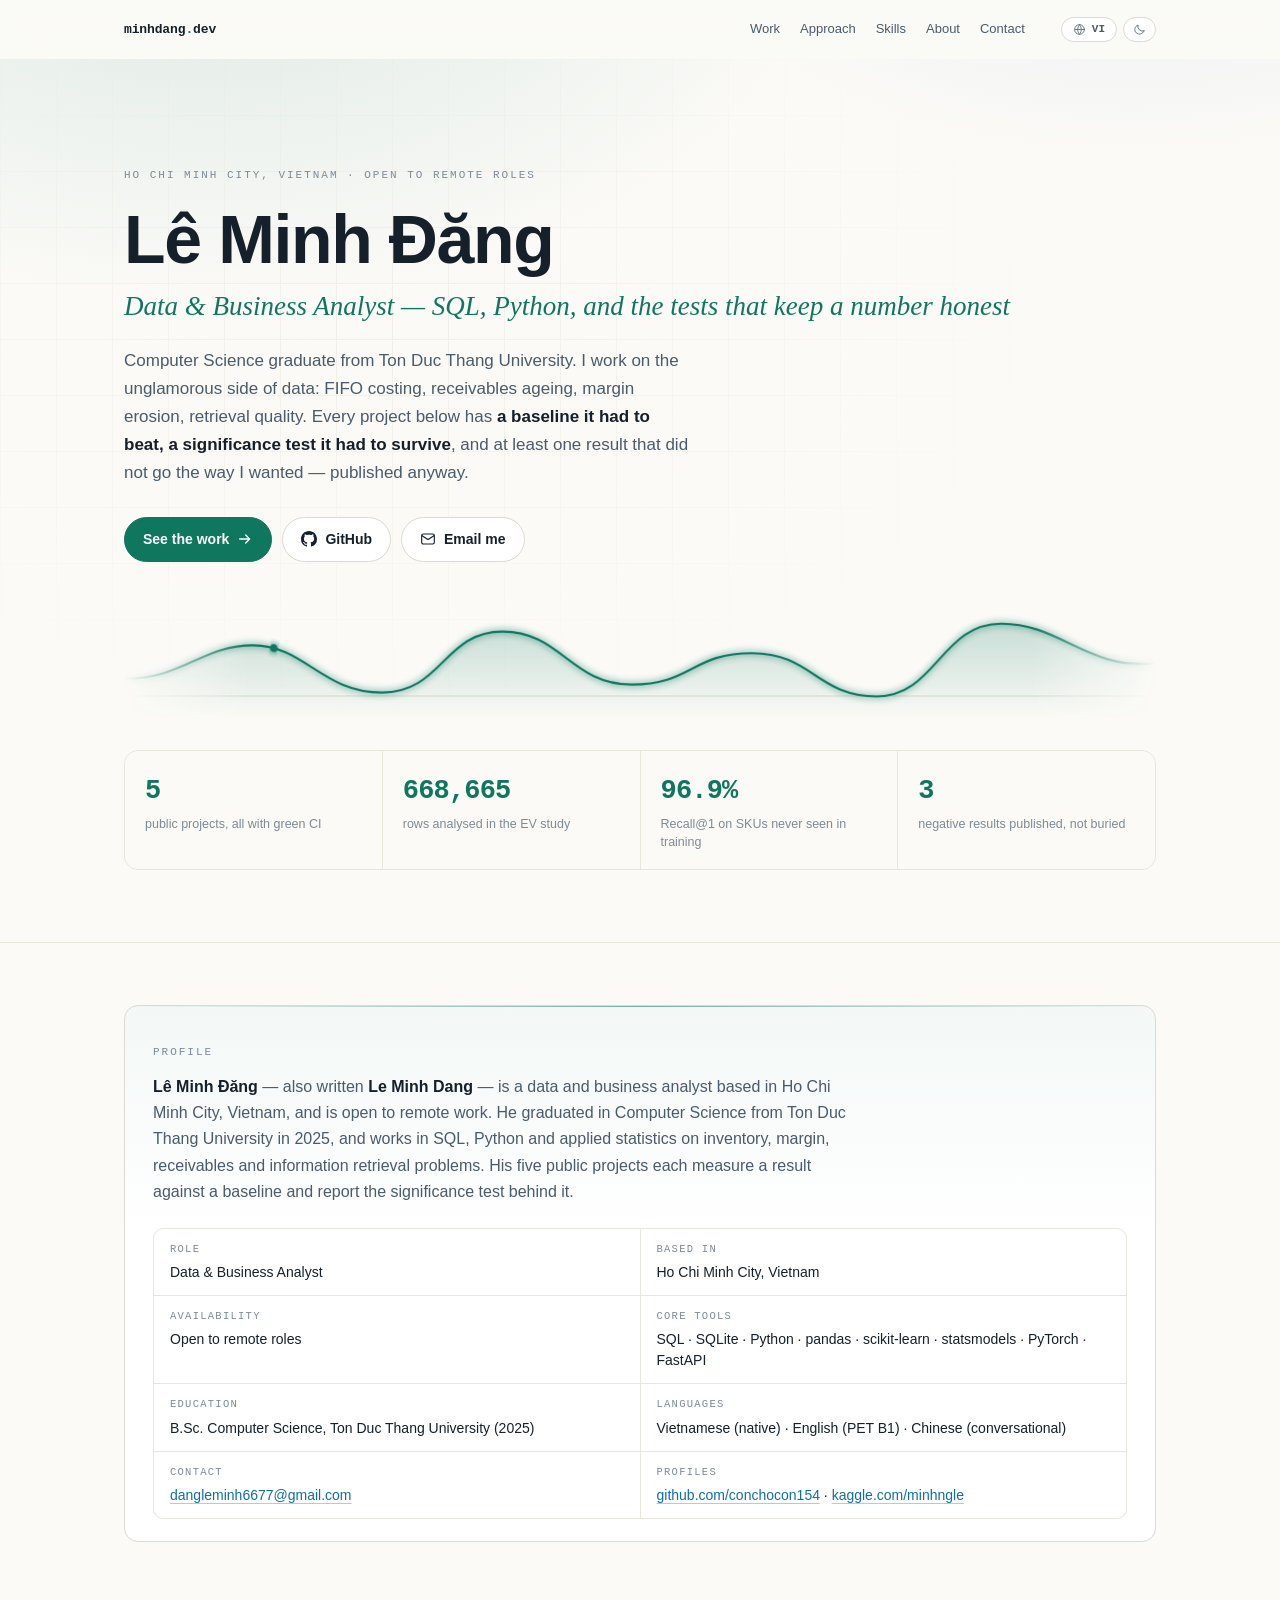
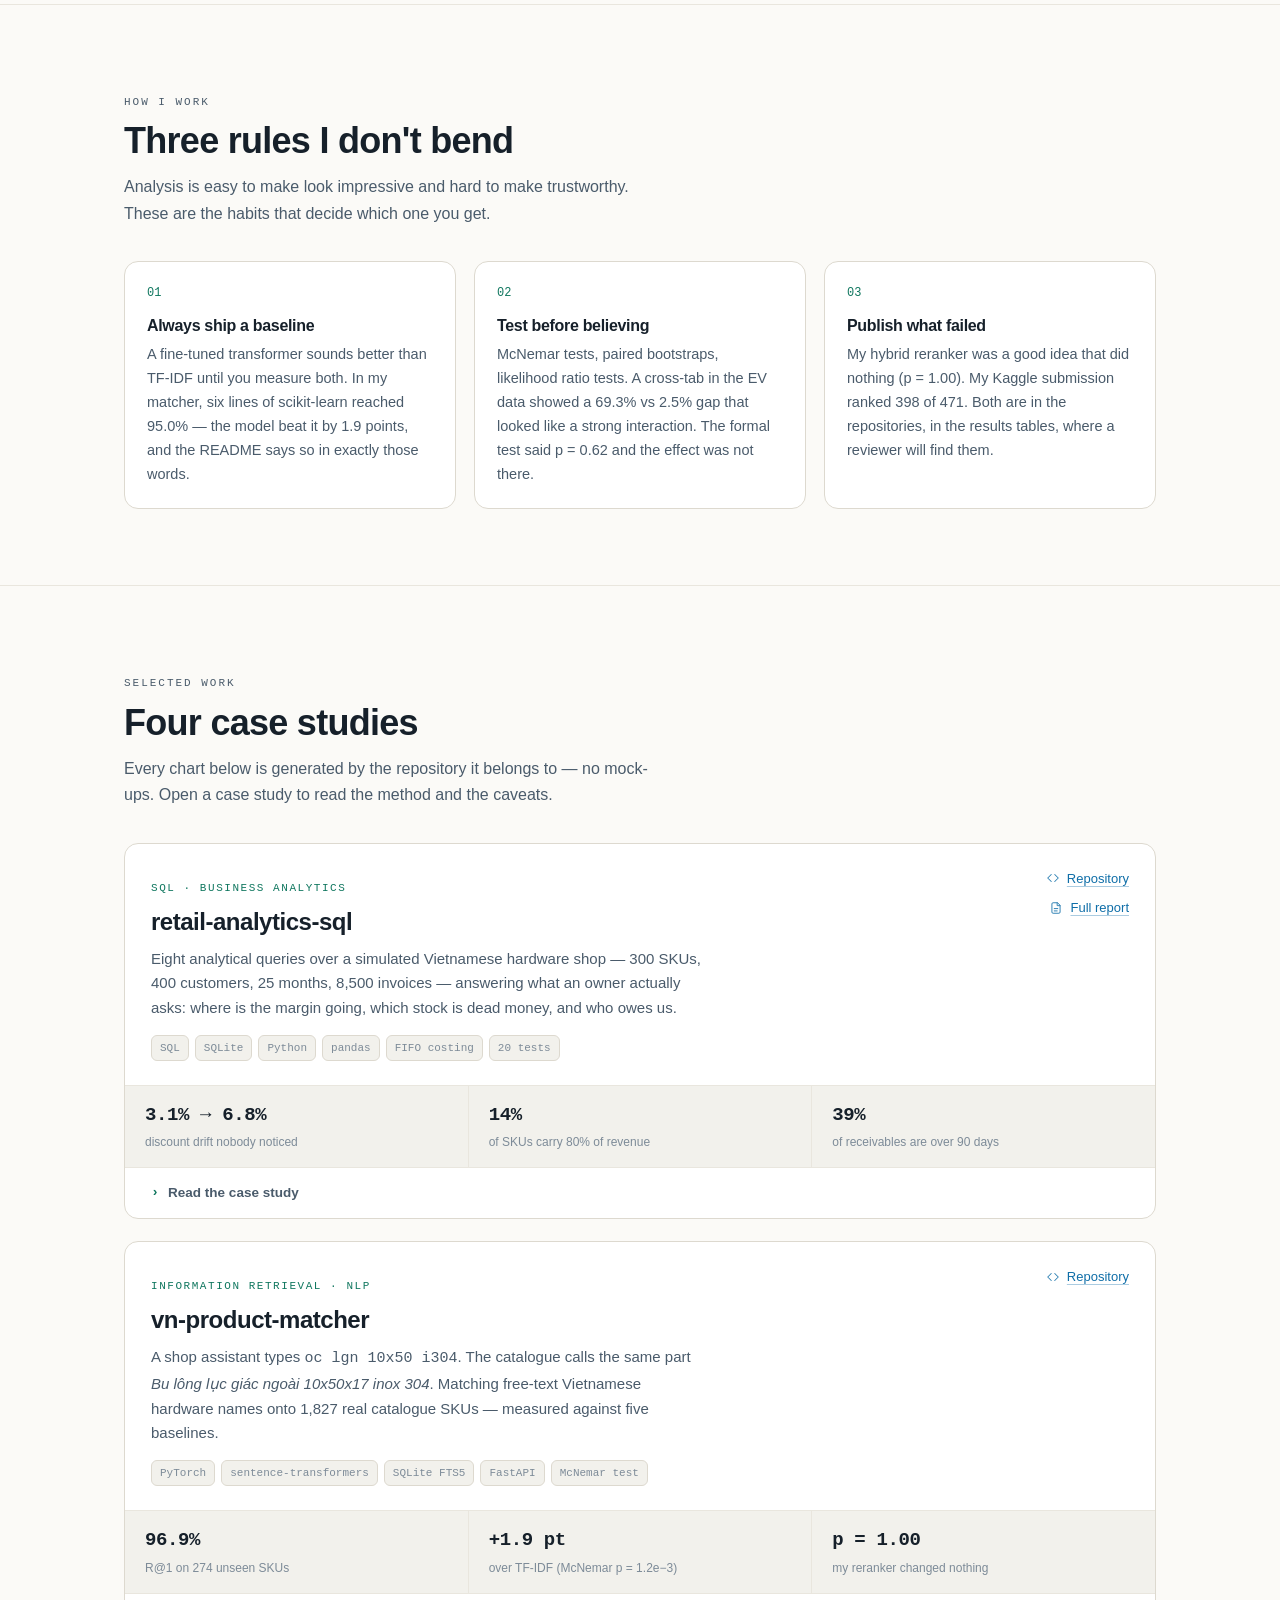
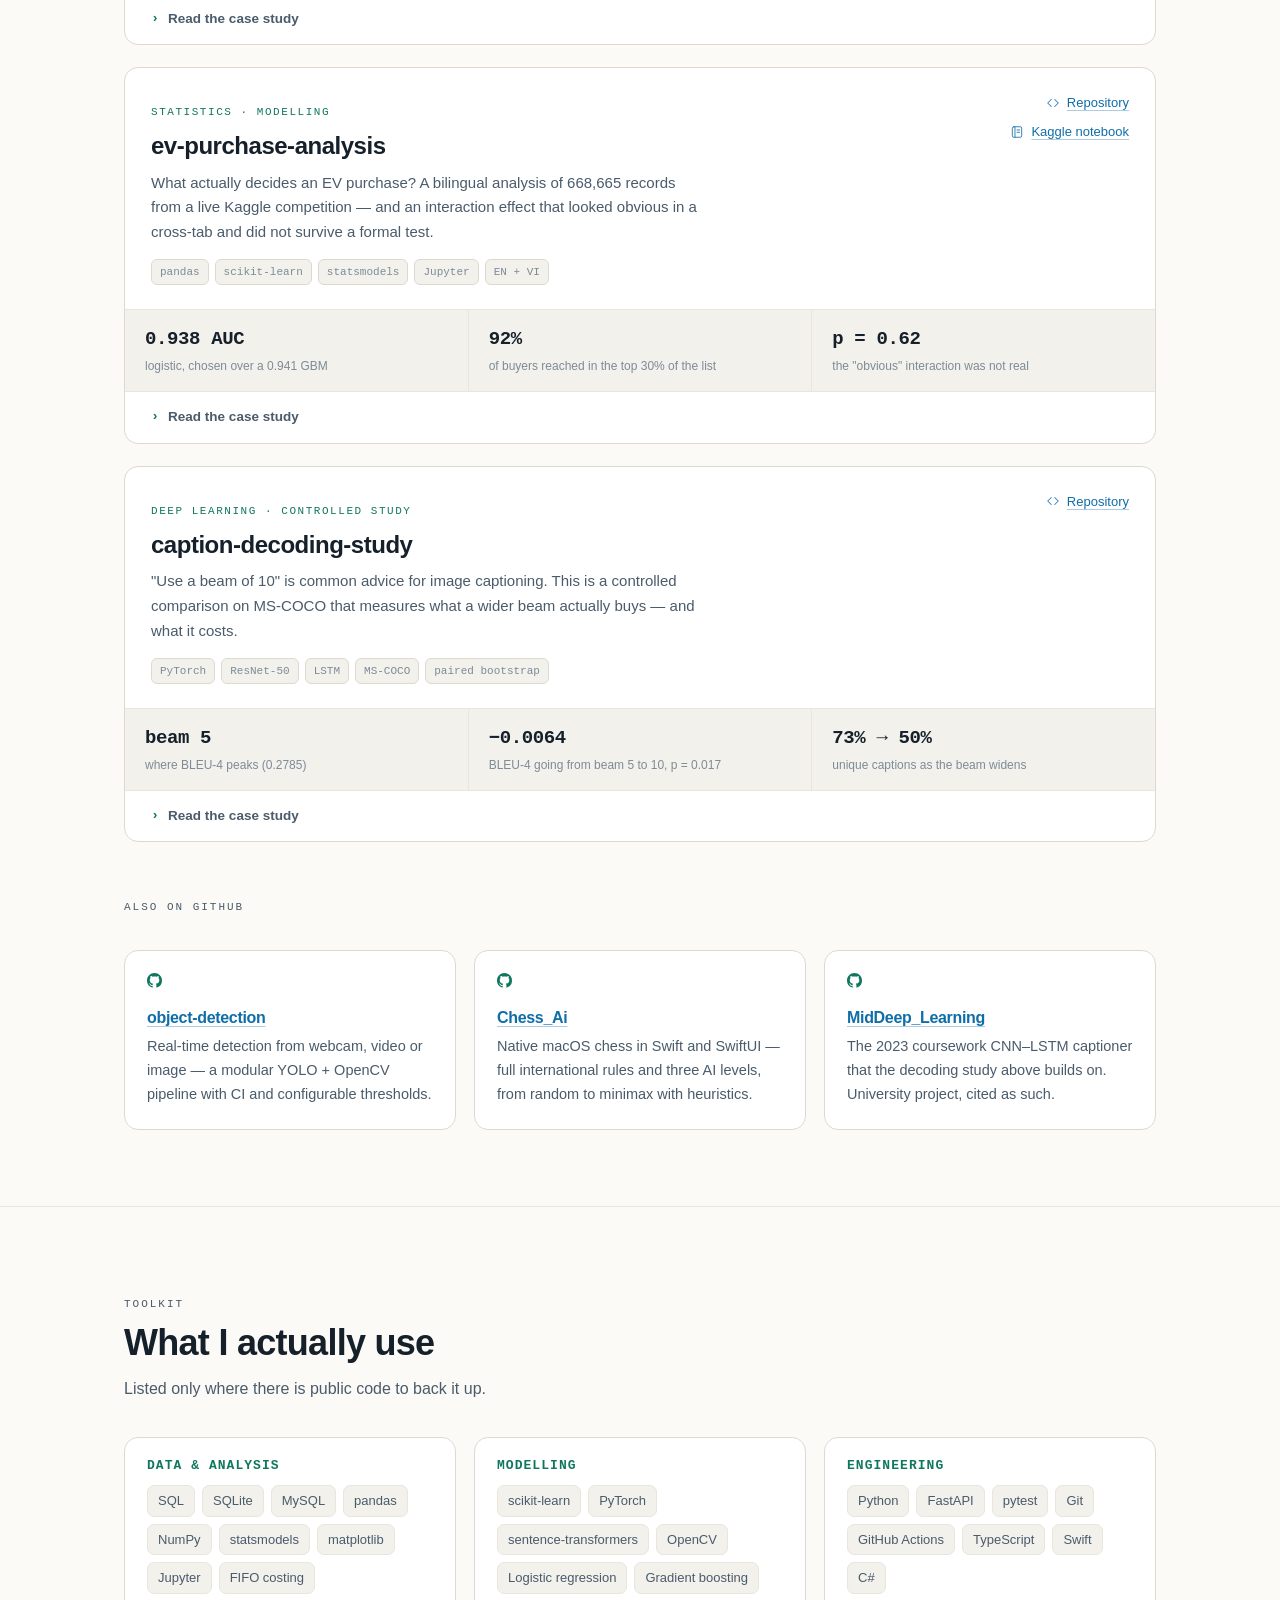
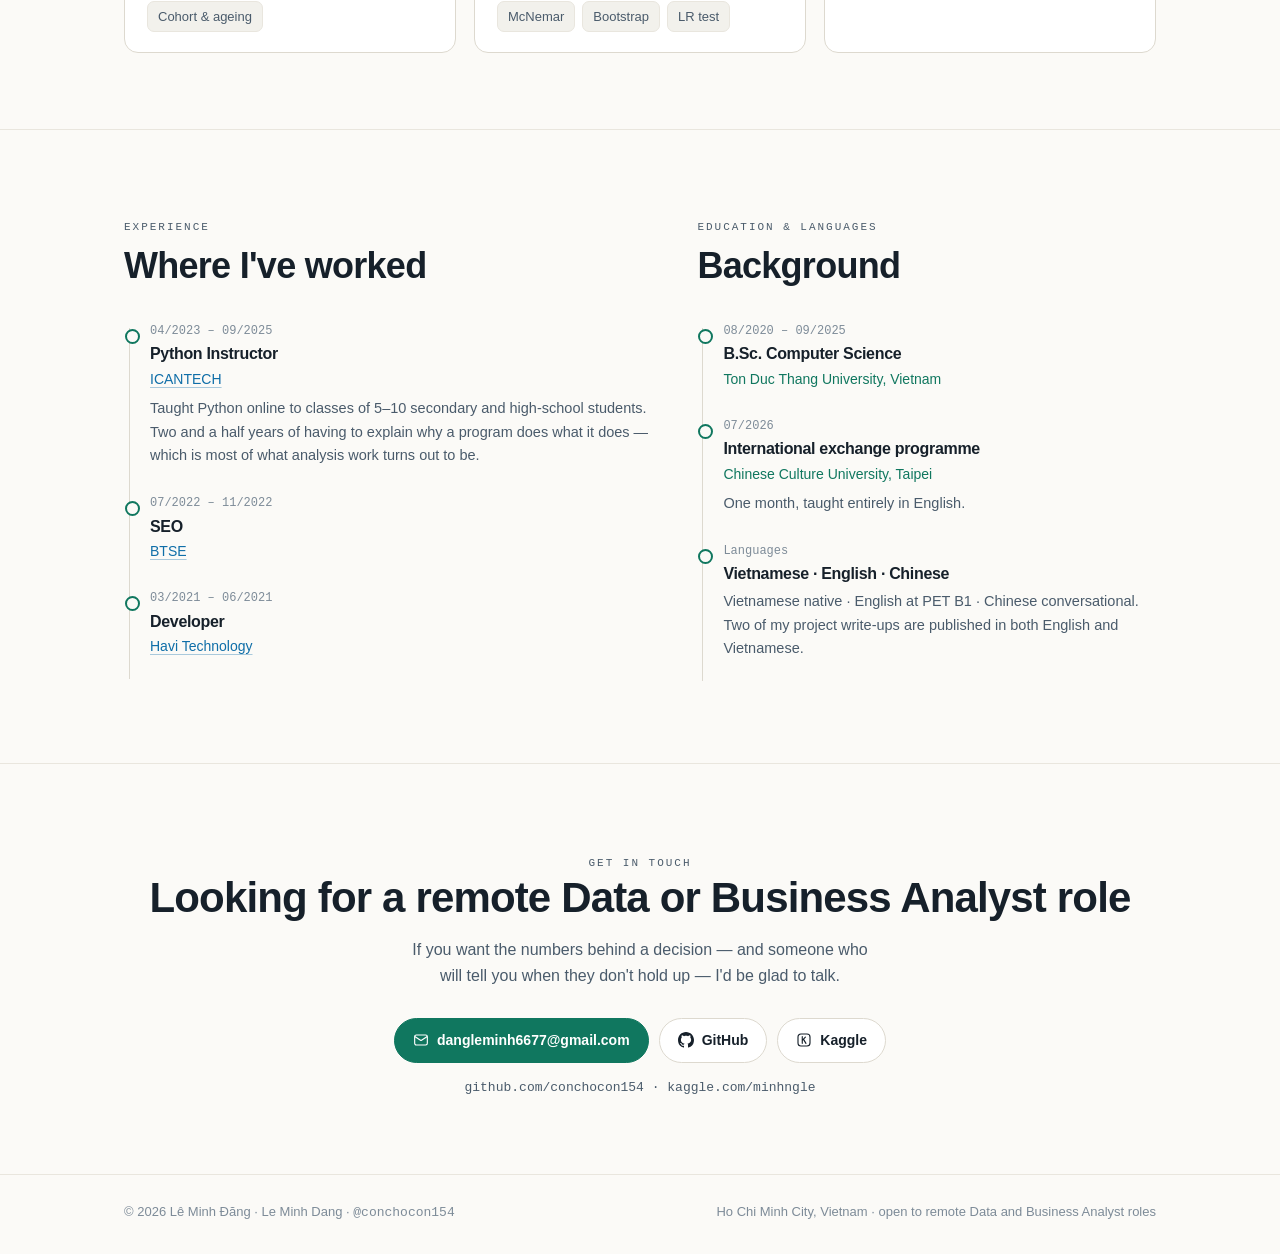
==== commit bd21807e: "Add a profile summary written to be quoted An answer engine has to lift a passage that states the fa" ====
--- a/index.html
+++ b/index.html
@@ -288,6 +288,66 @@
   </div>
 </div>
 
+<!-- ====================== PROFILE ======================
+     A plain factual summary in the third person. The hero says the same thing
+     in the first person and with more character, but an answer engine quotes
+     whichever passage states the facts flatly — so this exists to be quoted,
+     and a recruiter skimming gets the whole picture in ten seconds.
+     ===================================================== -->
+<section id="profile">
+  <div class="wrap">
+    <div class="profile-card reveal">
+      <p class="eyebrow"><span lang="en">Profile</span></p>
+
+      <p class="profile-lede">
+        <span lang="en"><strong>Lê Minh Đăng</strong> — also written <strong>Le Minh Dang</strong> —
+        is a data and business analyst based in Ho Chi Minh City, Vietnam, and is open to remote
+        work. He graduated in Computer Science from Ton Duc Thang University in 2025, and works in
+        SQL, Python and applied statistics on inventory, margin, receivables and information
+        retrieval problems. His five public projects each measure a result against a baseline and
+        report the significance test behind it.</span>
+        
+      </p>
+
+      <dl class="facts">
+        <div>
+          <dt><span lang="en">Role</span></dt>
+          <dd>Data &amp; Business Analyst</dd>
+        </div>
+        <div>
+          <dt><span lang="en">Based in</span></dt>
+          <dd><span lang="en">Ho Chi Minh City, Vietnam</span></dd>
+        </div>
+        <div>
+          <dt><span lang="en">Availability</span></dt>
+          <dd><span lang="en">Open to remote roles</span></dd>
+        </div>
+        <div>
+          <dt><span lang="en">Core tools</span></dt>
+          <dd>SQL · SQLite · Python · pandas · scikit-learn · statsmodels · PyTorch · FastAPI</dd>
+        </div>
+        <div>
+          <dt><span lang="en">Education</span></dt>
+          <dd><span lang="en">B.Sc. Computer Science, Ton Duc Thang University (2025)</span></dd>
+        </div>
+        <div>
+          <dt><span lang="en">Languages</span></dt>
+          <dd><span lang="en">Vietnamese (native) · English (PET B1) · Chinese (conversational)</span></dd>
+        </div>
+        <div>
+          <dt><span lang="en">Contact</span></dt>
+          <dd><a href="mailto:dangleminh6677@gmail.com">dangleminh6677@gmail.com</a></dd>
+        </div>
+        <div>
+          <dt><span lang="en">Profiles</span></dt>
+          <dd><a href="https://github.com/conchocon154" rel="me">github.com/conchocon154</a> ·
+              <a href="https://www.kaggle.com/minhngle" rel="me">kaggle.com/minhngle</a></dd>
+        </div>
+      </dl>
+    </div>
+  </div>
+</section>
+
 <!-- ====================== APPROACH ====================== -->
 <section id="approach">
   <div class="wrap">
--- a/assets/css/style.css
+++ b/assets/css/style.css
@@ -266,6 +266,40 @@
 .sec-head h2 { font-size: clamp(26px, 4vw, 36px); margin-top: 8px; }
 .sec-head p { color: var(--text-dim); max-width: 62ch; margin: 12px 0 0; }
 
+/* ---------- profile card ---------- */
+#profile { padding-top: 62px; padding-bottom: 62px; }
+
+.profile-card {
+  border: 1px solid var(--line); border-radius: var(--r);
+  background:
+    linear-gradient(180deg, color-mix(in srgb, var(--accent) 5%, transparent) 0%, transparent 42%),
+    var(--bg-raise);
+  padding: 26px 28px 22px; position: relative;
+}
+.profile-card::before {
+  content: ""; position: absolute; inset: 0 0 auto 0; height: 1px;
+  background: linear-gradient(90deg, transparent,
+    color-mix(in srgb, var(--accent) 55%, transparent), transparent);
+}
+.profile-lede {
+  margin: 12px 0 0; font-size: 16px; color: var(--text-dim); max-width: 78ch;
+}
+.profile-lede strong { color: var(--text); font-weight: 600; }
+
+.facts {
+  margin: 22px 0 0; display: grid; gap: 1px;
+  grid-template-columns: repeat(2, 1fr);
+  background: var(--line-soft);
+  border: 1px solid var(--line-soft); border-radius: 10px; overflow: hidden;
+}
+.facts > div { background: var(--bg-raise); padding: 12px 16px; }
+.facts dt {
+  font-family: var(--mono); font-size: 10.5px; letter-spacing: .12em;
+  text-transform: uppercase; color: var(--text-mute);
+}
+.facts dd { margin: 4px 0 0; font-size: 14px; color: var(--text); line-height: 1.5; }
+@media (max-width: 720px) { .facts { grid-template-columns: 1fr; } }
+
 /* ---------- approach cards ---------- */
 .approach { display: grid; grid-template-columns: repeat(3, 1fr); gap: 18px; }
 .appr {
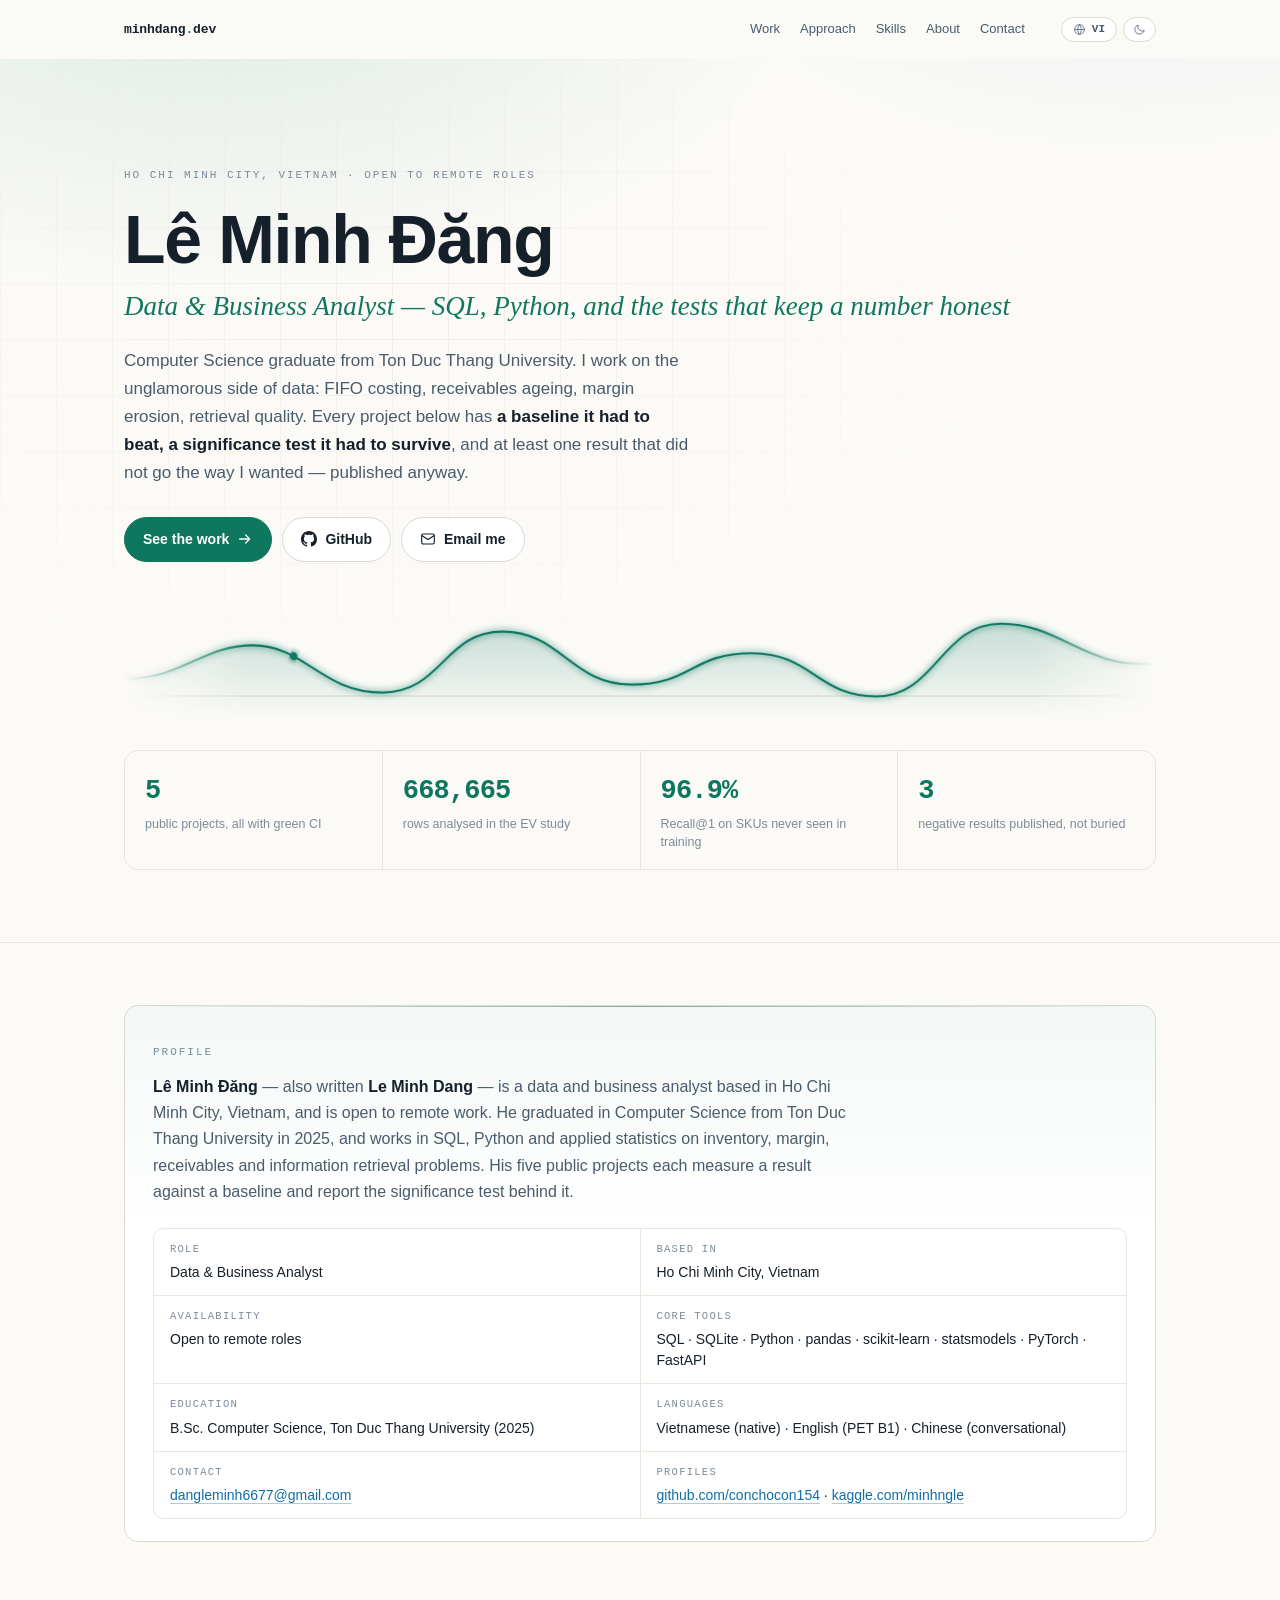
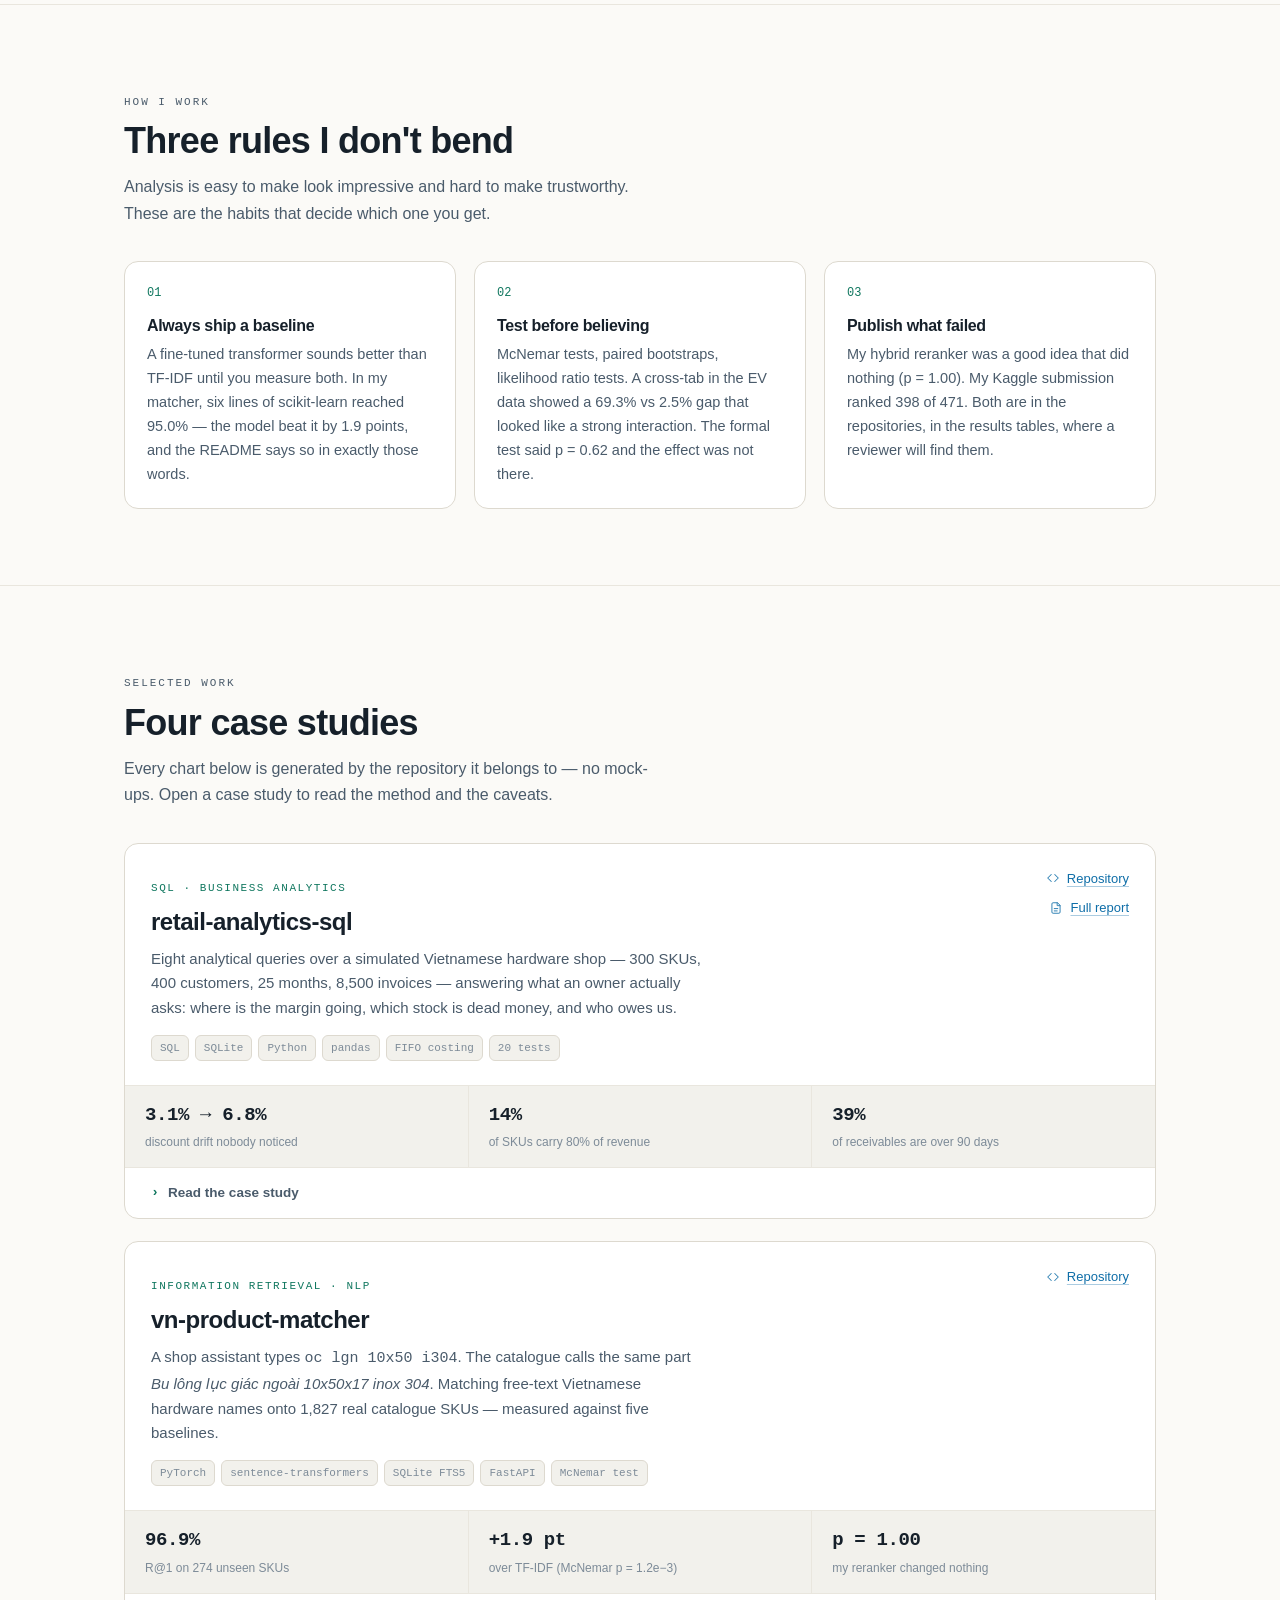
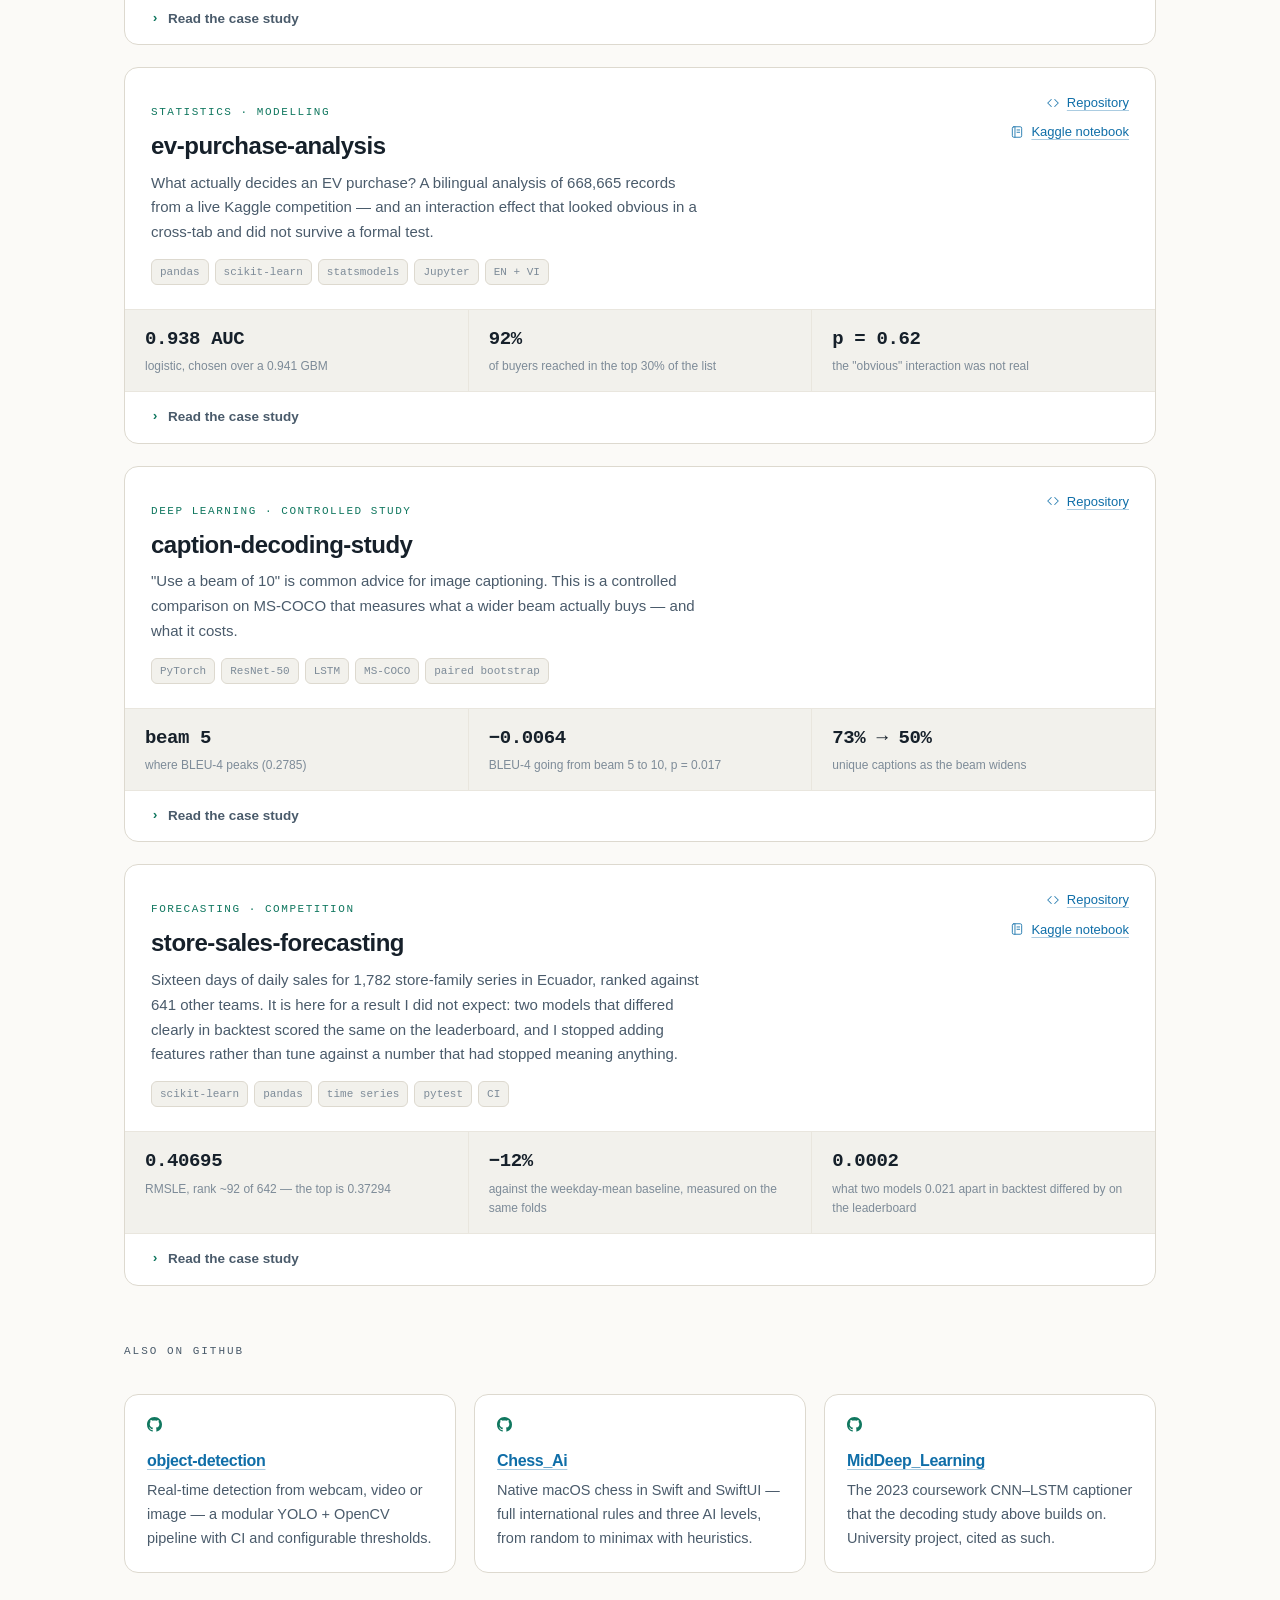
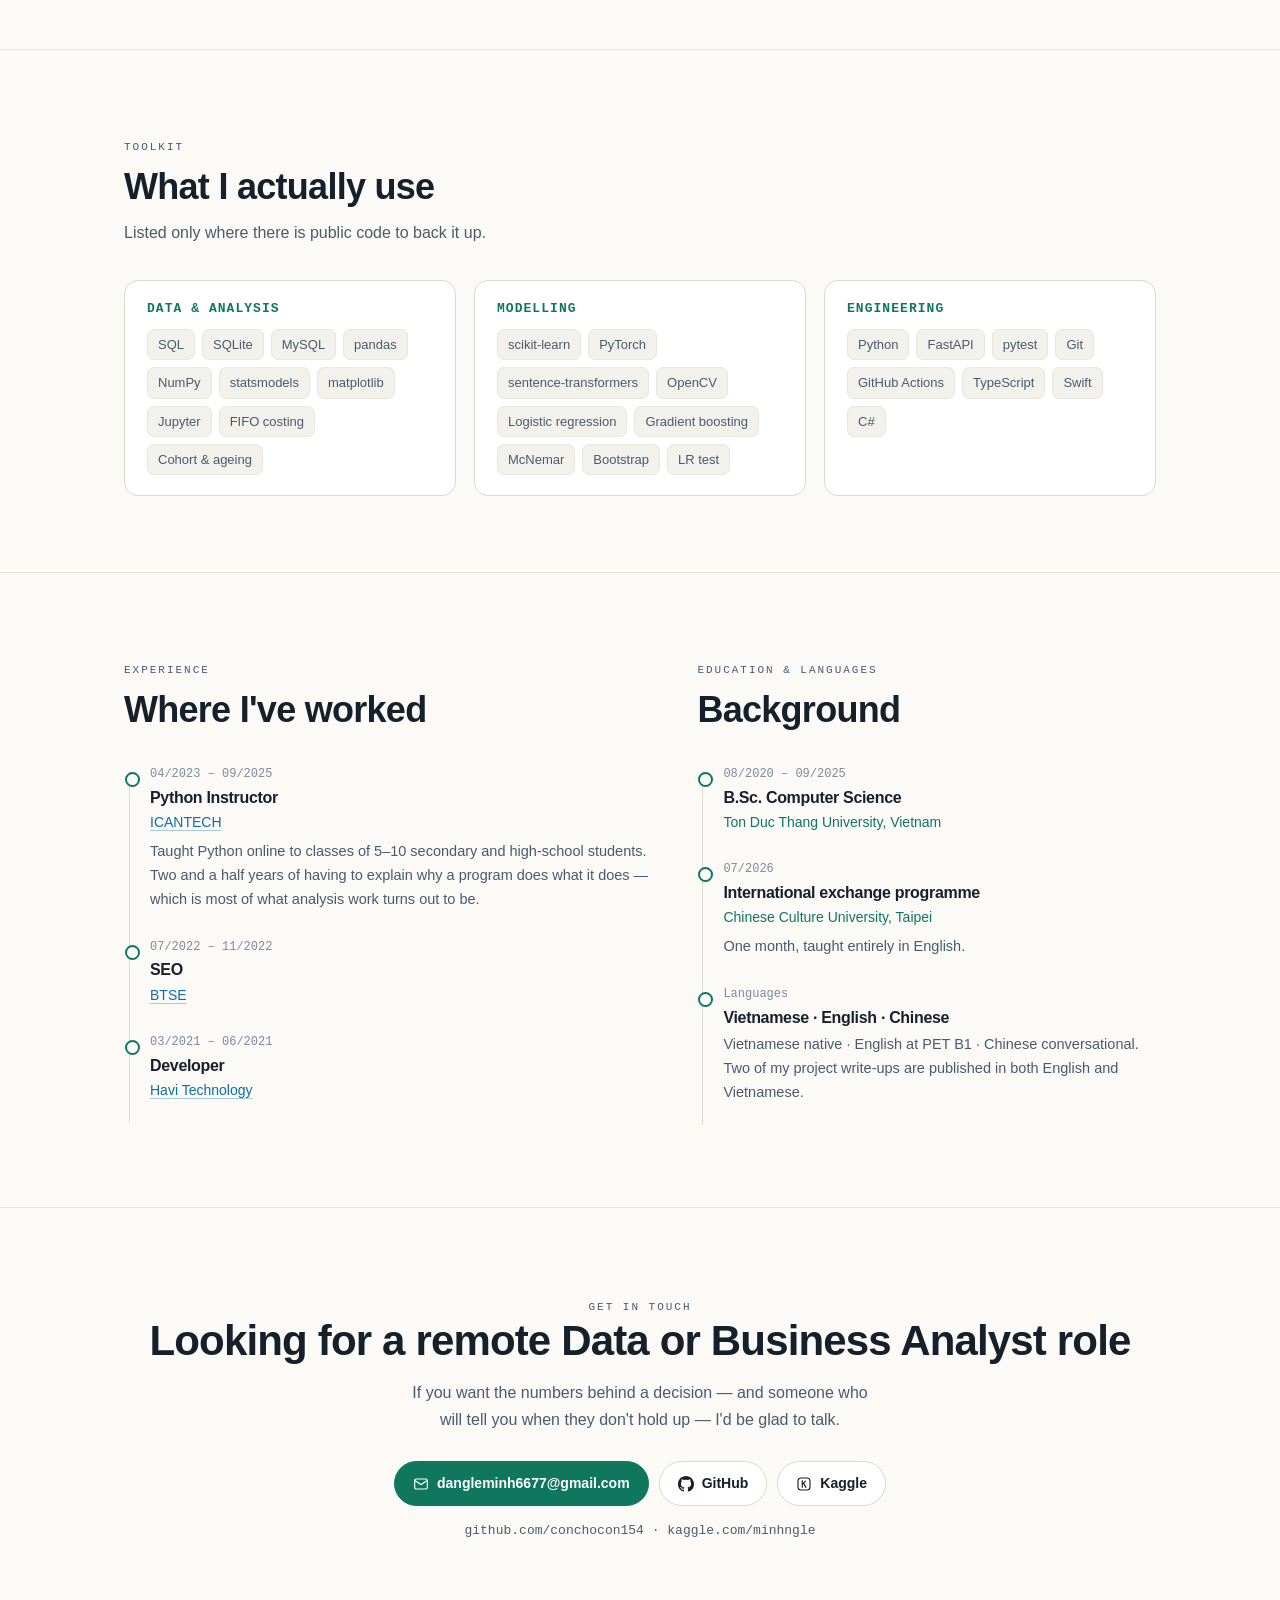
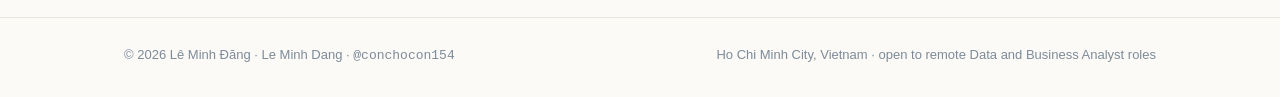
==== commit ad2ab2af: "Add store-sales-forecasting as the fifth case study A live competition, ranked against 641 other tea" ====
--- a/index.html
+++ b/index.html
@@ -799,6 +799,85 @@
       </details>
     </article>
 
+    <!-- ---------- 5. store-sales-forecasting ---------- -->
+    <article class="proj reveal">
+      <div class="proj-head">
+        <div>
+          <p class="kicker">Forecasting · Competition</p>
+          <h3>store-sales-forecasting</h3>
+          <p class="lede">
+            <span lang="en">Sixteen days of daily sales for 1,782 store-family series in Ecuador, ranked against
+            641 other teams. It is here for a result I did not expect: two models that differed clearly in
+            backtest scored the same on the leaderboard, and I stopped adding features rather than tune against
+            a number that had stopped meaning anything.</span>
+            
+          </p>
+          <div class="tags">
+            <span class="tag">scikit-learn</span><span class="tag">pandas</span><span class="tag">time series</span>
+            <span class="tag">pytest</span><span class="tag">CI</span>
+          </div>
+        </div>
+        <div class="proj-links">
+          <a href="https://github.com/conchocon154/store-sales-forecasting" target="_blank" rel="noopener"><svg class="ico" aria-hidden="true" focusable="false"><use href="#i-code"/></svg>Repository</a>
+          <a href="https://www.kaggle.com/code/minhngle/store-sales-direct-multi-horizon-forecasting" target="_blank" rel="noopener"><svg class="ico" aria-hidden="true" focusable="false"><use href="#i-notebook"/></svg>Kaggle notebook</a>
+        </div>
+      </div>
+
+      <div class="result-band">
+        <div><b>0.40695</b><span lang="en">RMSLE, rank ~92 of 642 — the top is 0.37294</span></div>
+        <div><b>&minus;12%</b><span lang="en">against the weekday-mean baseline, measured on the same folds</span></div>
+        <div><b>0.0002</b><span lang="en">what two models 0.021 apart in backtest differed by on the leaderboard</span></div>
+      </div>
+
+      <details>
+        <summary><span class="chev">›</span><span lang="en">Read the case study</span></summary>
+        <div class="proj-body">
+
+          <h4><span lang="en">Measuring it the way the competition asks</span></h4>
+          <p>
+            <span lang="en">The metric is RMSLE, which is RMSE on <code class="mono">log1p</code>, so everything here
+            is fitted in log space and converted back once at the end — on series running from 0 to 124,717 that is
+            not a rounding difference. Validation is three sixteen-day folds ending at the last day of training,
+            the same shape as the test window. A random split would ask a much easier question, predict a Tuesday
+            given the Wednesday after it, and would rank the models differently.</span>
+            
+          </p>
+
+          <h4><span lang="en">The ladder</span></h4>
+          <p>
+            <span lang="en">Direct multi-horizon gradient boosting at <strong>0.3975</strong> against
+            <strong>0.4505</strong> for the weekday mean, <strong>0.5519</strong> for a seasonal naive and
+            <strong>4.4197</strong> for predicting zero. Ninety-six of the 1,782 series had sold nothing in sixty
+            days and cover 1,536 of the 28,512 rows to predict; their forecast is zero by rule, not by model.</span>
+            
+          </p>
+
+          <h4><span lang="en">Where the loss actually was</span></h4>
+          <p>
+            <span lang="en">RMSLE is a mean over 28,512 rows and it hides everything, so I split it. Five families
+            out of thirty-three carried <strong>40%</strong> of the squared error on 15% of the rows, worst of them
+            school supplies at 13.1% — Ecuadorean term starts in August and the family goes up several-fold. A
+            year-ago seasonal index built for exactly that moved the August fold from 0.42002 to 0.41305: real,
+            and small.</span>
+            
+          </p>
+
+          <h4><span lang="en">The part I could not close</span></h4>
+          <p>
+            <span lang="en">Two submissions — a plain gradient booster and a three-way blend with cross-sectional
+            features, explicit lags and recency-weighted origins — differ by <strong>0.021</strong> on the fold
+            immediately before the test window. On the leaderboard they scored <strong>0.40713</strong> and
+            <strong>0.40695</strong>. The local improvement was real and measured, and it was not reaching the
+            leaderboard, so I stopped: past that point more features would have been guessing dressed as work.
+            The error climbs across the horizon, from about 0.40 on a fold's first days to 0.46 on its last, so
+            the hypothesis to test first is that the public leaderboard scores the earlier part of the window —
+            exactly the stretch where every one of these models agrees.</span>
+            
+          </p>
+        </div>
+      </details>
+    </article>
+
     <!-- ---------- more work ---------- -->
     <div class="sec-head reveal" style="margin-top:56px">
       <p class="eyebrow"><span lang="en">Also on GitHub</span></p>
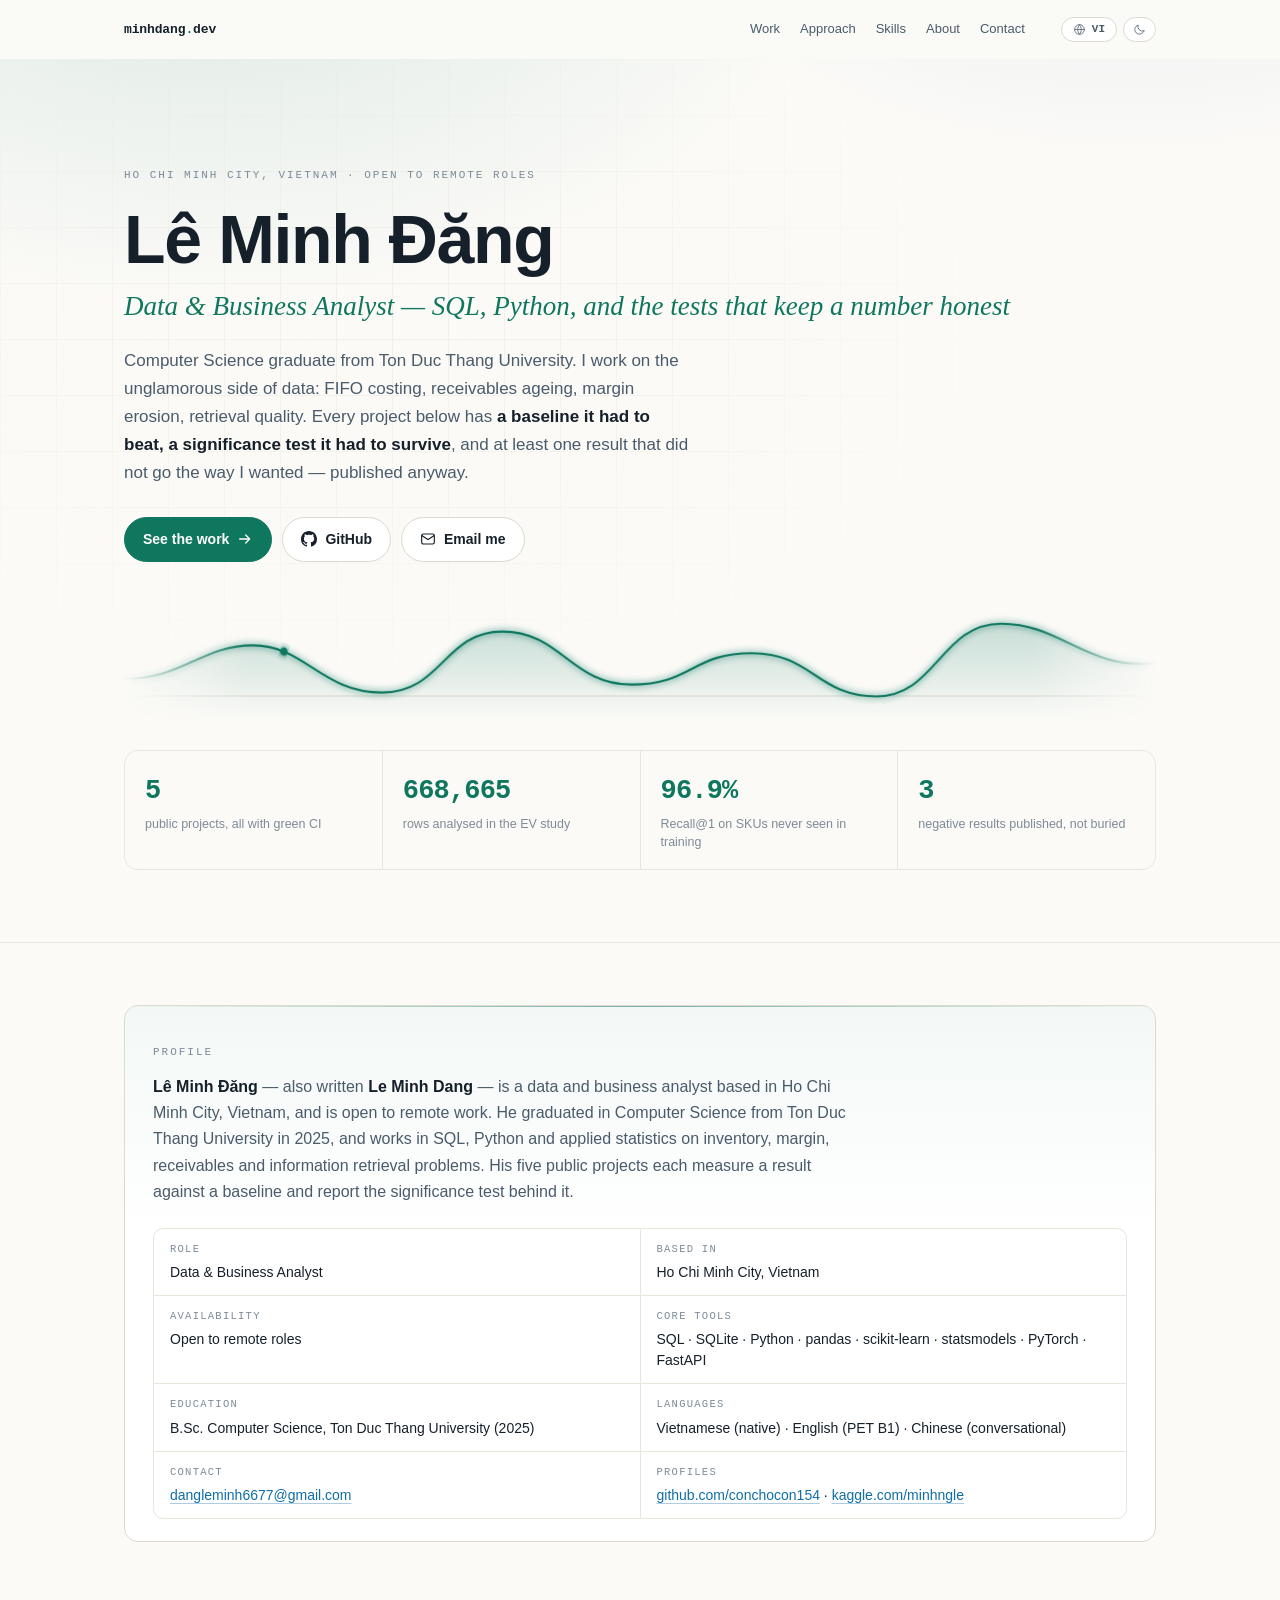
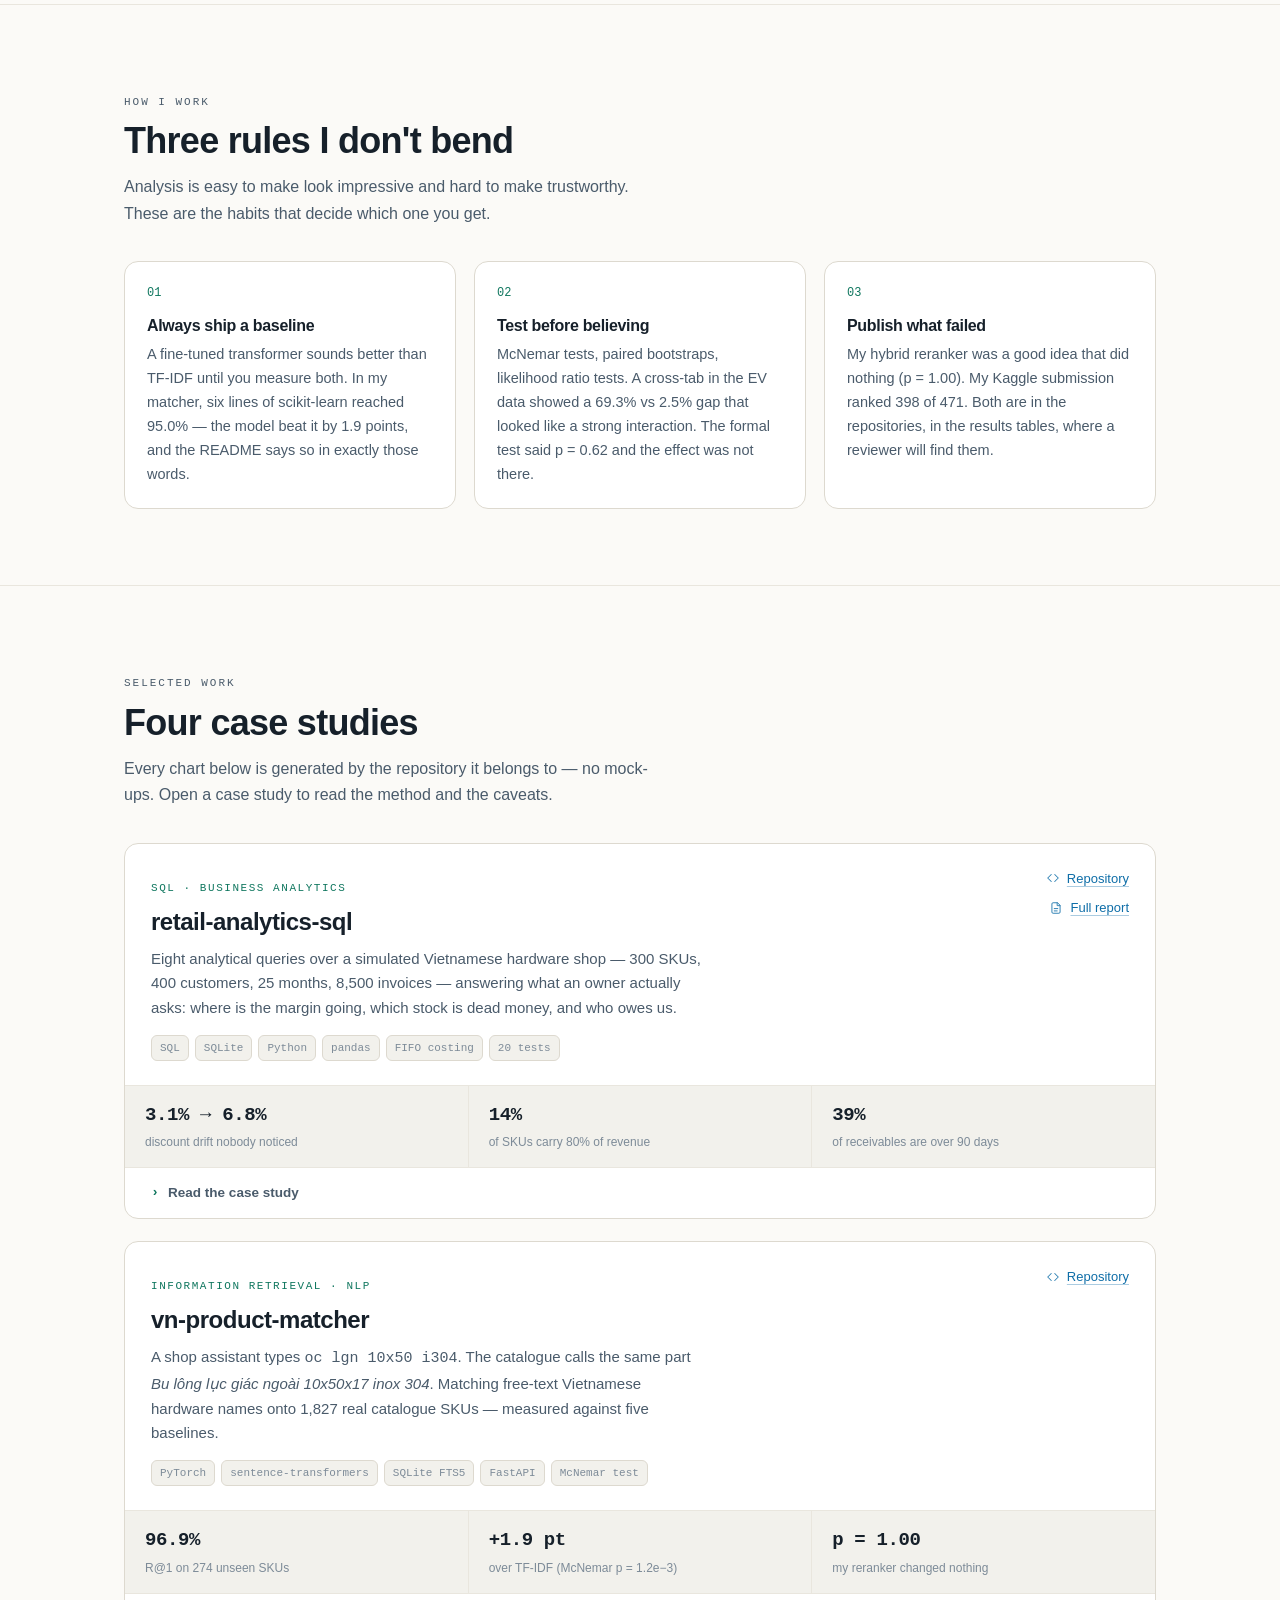
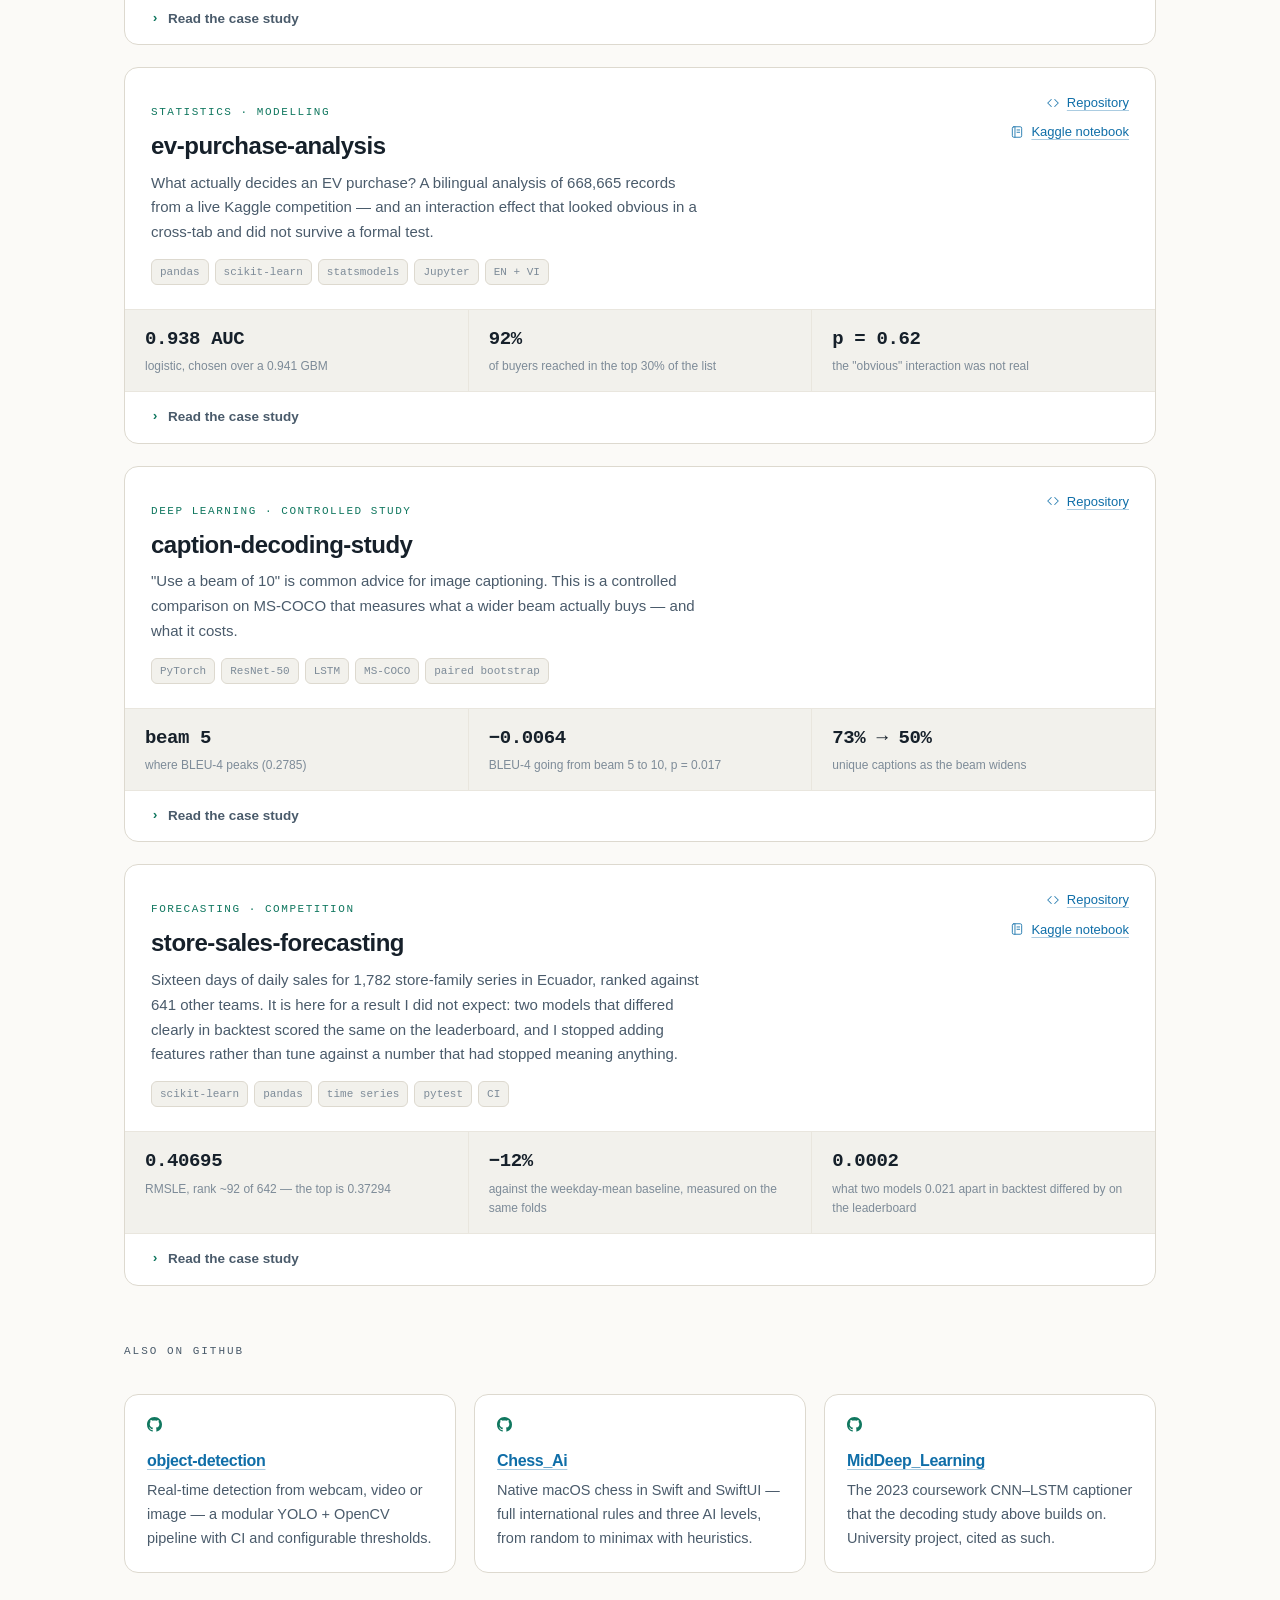
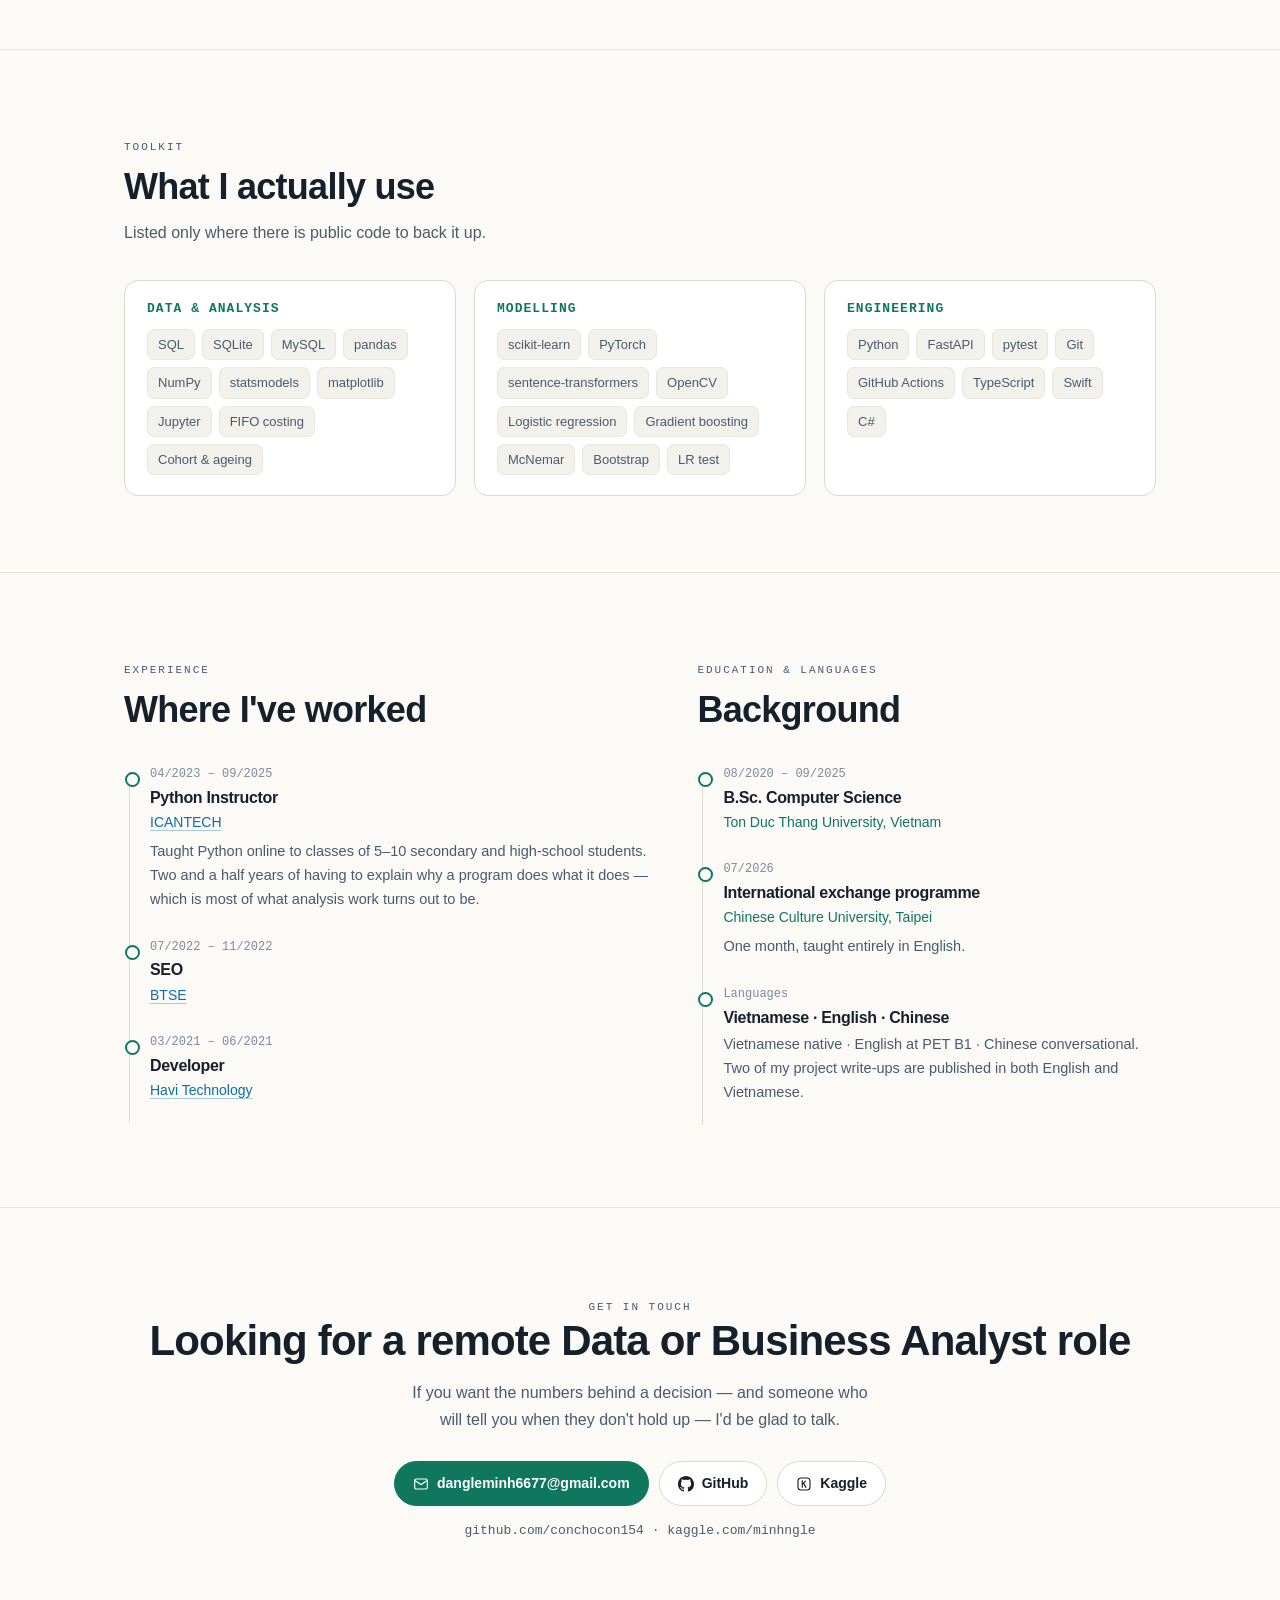
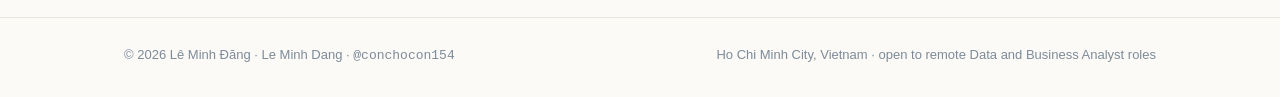
==== commit 7dae6c78: "Add three store-sales charts, and correct what one of them says Inline SVG like every other figure o" ====
--- a/index.html
+++ b/index.html
@@ -833,6 +833,20 @@
         <summary><span class="chev">›</span><span lang="en">Read the case study</span></summary>
         <div class="proj-body">
 
+          <div class="figure"><!-- CHART:ss-season -->
+<svg viewBox="0 0 720 210" role="img" aria-label="Annual sales shape by family, indexed to each family's own average day" preserveAspectRatio="xMidYMid meet"><defs><filter id="f-ss" x="-20%" y="-40%" width="140%" height="180%"><feGaussianBlur stdDeviation="3.2" result="b"/><feMerge><feMergeNode in="b"/><feMergeNode in="SourceGraphic"/></feMerge></filter></defs><line x1="44" y1="137.8" x2="702" y2="137.8" stroke="var(--line)" stroke-width="1" stroke-dasharray="2 5"/><line x1="44" y1="99.7" x2="702" y2="99.7" stroke="var(--line)" stroke-width="1" stroke-dasharray="2 5"/><line x1="44" y1="61.5" x2="702" y2="61.5" stroke="var(--line)" stroke-width="1" stroke-dasharray="2 5"/><text x="36.0" y="141.3" font-family="ui-monospace, SFMono-Regular, Menlo, monospace" font-size="9.5" fill="var(--text-mute)" text-anchor="end">2×</text><text x="36.0" y="103.2" font-family="ui-monospace, SFMono-Regular, Menlo, monospace" font-size="9.5" fill="var(--text-mute)" text-anchor="end">4×</text><text x="36.0" y="65.0" font-family="ui-monospace, SFMono-Regular, Menlo, monospace" font-size="9.5" fill="var(--text-mute)" text-anchor="end">6×</text><line x1="44" y1="156.9" x2="702" y2="156.9" stroke="var(--line)" stroke-width="1.2"/><text x="36.0" y="160.4" font-family="ui-monospace, SFMono-Regular, Menlo, monospace" font-size="9.5" fill="var(--text-dim)" text-anchor="end">1×</text><rect x="453.2" y="30" width="27.0" height="146.0" fill="var(--warn)" opacity="0.11"/><text x="466.7" y="202.0" font-family="ui-monospace, SFMono-Regular, Menlo, monospace" font-size="9.5" fill="var(--warn)" text-anchor="middle">the 16 days</text><path d="M44.0,158.1 L45.8,157.5 L47.6,157.4 L49.4,157.5 L51.2,154.9 L53.0,156.2 L54.8,156.9 L56.6,157.6 L58.4,158.2 L60.2,158.6 L62.0,159.0 L63.8,159.2 L65.6,159.2 L67.4,159.2 L69.2,159.2 L71.0,159.2 L72.8,159.1 L74.6,159.0 L76.4,159.0 L78.3,159.1 L80.1,159.2 L81.9,159.4 L83.7,159.5 L85.5,159.7 L87.3,159.9 L89.1,159.9 L90.9,159.9 L92.7,159.6 L94.5,158.7 L96.3,157.9 L98.1,157.4 L99.9,156.8 L101.7,156.4 L103.5,156.2 L105.3,156.6 L107.1,157.4 L108.9,157.8 L110.7,158.3 L112.5,158.7 L114.3,158.9 L116.1,158.9 L117.9,158.8 L119.7,159.0 L121.5,158.9 L123.3,158.7 L125.1,158.5 L126.9,158.7 L128.7,158.8 L130.5,158.7 L132.3,158.5 L134.1,158.7 L135.9,158.7 L137.7,158.8 L139.5,159.1 L141.3,159.1 L143.2,158.8 L145.0,158.1 L146.8,157.4 L148.6,156.9 L150.4,156.3 L152.2,155.5 L154.0,155.1 L155.8,155.0 L157.6,155.5 L159.4,155.9 L161.2,156.4 L163.0,157.0 L164.8,157.5 L166.6,157.9 L168.4,158.3 L170.2,158.4 L172.0,158.4 L173.8,158.3 L175.6,158.2 L177.4,158.2 L179.2,158.0 L181.0,157.9 L182.8,157.9 L184.6,158.1 L186.4,158.2 L188.2,158.1 L190.0,158.2 L191.8,158.4 L193.6,158.5 L195.4,158.3 L197.2,158.4 L199.0,158.2 L200.8,157.3 L202.6,156.5 L204.4,155.8 L206.2,155.1 L208.0,154.9 L209.9,154.5 L211.7,154.5 L213.5,155.3 L215.3,156.0 L217.1,156.6 L218.9,157.0 L220.7,157.3 L222.5,157.6 L224.3,157.9 L226.1,158.1 L227.9,158.1 L229.7,158.0 L231.5,157.7 L233.3,156.7 L235.1,156.1 L236.9,155.6 L238.7,154.8 L240.5,154.6 L242.3,154.6 L244.1,155.1 L245.9,156.1 L247.7,156.7 L249.5,157.3 L251.3,158.0 L253.1,158.3 L254.9,157.0 L256.7,156.3 L258.5,155.2 L260.3,154.8 L262.1,154.3 L263.9,154.0 L265.7,153.7 L267.5,154.8 L269.3,155.6 L271.1,156.5 L272.9,157.0 L274.8,157.5 L276.6,157.6 L278.4,158.1 L280.2,158.2 L282.0,158.0 L283.8,157.8 L285.6,157.7 L287.4,157.6 L289.2,157.7 L291.0,157.4 L292.8,157.6 L294.6,157.8 L296.4,157.9 L298.2,158.1 L300.0,158.1 L301.8,158.3 L303.6,158.3 L305.4,158.3 L307.2,158.1 L309.0,157.6 L310.8,156.5 L312.6,155.7 L314.4,155.0 L316.2,154.5 L318.0,154.0 L319.8,153.9 L321.6,154.1 L323.4,154.9 L325.2,155.5 L327.0,156.1 L328.8,156.6 L330.6,157.1 L332.4,157.5 L334.2,157.7 L336.0,158.0 L337.8,158.0 L339.6,157.9 L341.5,157.9 L343.3,157.8 L345.1,157.8 L346.9,158.1 L348.7,157.9 L350.5,158.0 L352.3,158.2 L354.1,158.3 L355.9,158.5 L357.7,158.6 L359.5,158.6 L361.3,158.6 L363.1,158.5 L364.9,157.7 L366.7,156.8 L368.5,156.0 L370.3,155.4 L372.1,154.9 L373.9,154.5 L375.7,154.4 L377.5,154.9 L379.3,155.7 L381.1,156.3 L382.9,156.9 L384.7,157.4 L386.5,157.9 L388.3,158.3 L390.1,158.5 L391.9,158.4 L393.7,158.4 L395.5,158.3 L397.3,158.3 L399.1,158.1 L400.9,158.0 L402.7,158.1 L404.5,158.2 L406.4,158.3 L408.2,158.4 L410.0,158.4 L411.8,158.5 L413.6,158.6 L415.4,158.6 L417.2,158.5 L419.0,158.1 L420.8,157.3 L422.6,156.4 L424.4,155.7 L426.2,155.2 L428.0,154.9 L429.8,154.7 L431.6,154.9 L433.4,155.7 L435.2,156.7 L437.0,157.2 L438.8,157.6 L440.6,158.0 L442.4,158.2 L444.2,158.4 L446.0,158.3 L447.8,158.1 L449.6,157.9 L451.4,158.0 L453.2,158.1 L455.0,158.4 L456.8,158.5 L458.6,158.6 L460.4,158.8 L462.2,159.1 L464.0,159.2 L465.8,159.3 L467.6,159.5 L469.4,159.6 L471.2,159.6 L473.1,159.4 L474.9,159.0 L476.7,158.1 L478.5,157.2 L480.3,156.6 L482.1,155.9 L483.9,155.4 L485.7,155.0 L487.5,154.9 L489.3,155.5 L491.1,156.1 L492.9,156.7 L494.7,157.2 L496.5,157.6 L498.3,158.0 L500.1,158.5 L501.9,158.7 L503.7,158.7 L505.5,158.6 L507.3,158.6 L509.1,158.6 L510.9,158.5 L512.7,158.5 L514.5,158.6 L516.3,158.8 L518.1,158.9 L519.9,159.0 L521.7,159.2 L523.5,159.3 L525.3,159.4 L527.1,159.5 L528.9,159.3 L530.7,158.5 L532.5,157.5 L534.3,156.4 L536.1,155.5 L538.0,154.9 L539.8,154.5 L541.6,154.4 L543.4,154.9 L545.2,155.5 L547.0,156.1 L548.8,156.7 L550.6,157.3 L552.4,157.7 L554.2,157.9 L556.0,158.0 L557.8,158.2 L559.6,158.2 L561.4,158.2 L563.2,158.0 L565.0,157.9 L566.8,157.9 L568.6,157.9 L570.4,158.2 L572.2,158.5 L574.0,158.6 L575.8,158.8 L577.6,159.0 L579.4,159.1 L581.2,159.1 L583.0,159.1 L584.8,159.0 L586.6,158.8 L588.4,158.3 L590.2,157.0 L592.0,156.1 L593.8,155.4 L595.6,155.2 L597.4,154.9 L599.2,154.7 L601.0,154.8 L602.8,155.9 L604.7,156.6 L606.5,157.0 L608.3,157.2 L610.1,157.5 L611.9,157.7 L613.7,157.8 L615.5,157.7 L617.3,157.7 L619.1,157.7 L620.9,157.6 L622.7,157.6 L624.5,157.6 L626.3,157.7 L628.1,157.8 L629.9,157.9 L631.7,158.0 L633.5,158.0 L635.3,158.1 L637.1,157.9 L638.9,157.7 L640.7,156.9 L642.5,155.7 L644.3,155.0 L646.1,154.2 L647.9,153.5 L649.7,153.0 L651.5,152.6 L653.3,152.7 L655.1,153.2 L656.9,153.1 L658.7,153.4 L660.5,153.6 L662.3,153.6 L664.1,153.7 L665.9,153.6 L667.7,152.9 L669.6,152.4 L671.4,151.6 L673.2,150.9 L675.0,150.3 L676.8,149.5 L678.6,148.4 L680.4,147.0 L682.2,146.1 L684.0,144.4 L685.8,145.2 L687.6,146.3 L689.4,147.8 L691.2,149.3 L693.0,150.8 L694.8,152.0 L696.6,153.5 L698.4,153.3 L700.2,153.1 L702.0,152.3" fill="none" stroke="var(--accent)" stroke-width="2.0" stroke-linejoin="round"/><path d="M44.0,169.8 L45.8,169.5 L47.6,169.8 L49.4,170.0 L51.2,169.2 L53.0,169.7 L54.8,169.9 L56.6,170.0 L58.4,170.3 L60.2,170.4 L62.0,170.2 L63.8,170.0 L65.6,169.9 L67.4,169.8 L69.2,169.9 L71.0,169.7 L72.8,169.5 L74.6,169.7 L76.4,169.7 L78.3,169.7 L80.1,169.8 L81.9,169.9 L83.7,170.1 L85.5,170.2 L87.3,170.3 L89.1,170.5 L90.9,170.7 L92.7,170.5 L94.5,170.8 L96.3,171.0 L98.1,171.1 L99.9,171.2 L101.7,171.4 L103.5,171.7 L105.3,172.4 L107.1,172.5 L108.9,172.6 L110.7,172.8 L112.5,172.8 L114.3,172.7 L116.1,172.5 L117.9,172.2 L119.7,172.0 L121.5,171.8 L123.3,171.8 L125.1,171.8 L126.9,171.9 L128.7,172.0 L130.5,172.0 L132.3,172.2 L134.1,172.4 L135.9,172.5 L137.7,172.6 L139.5,172.8 L141.3,172.6 L143.2,172.4 L145.0,171.8 L146.8,171.4 L148.6,171.0 L150.4,170.5 L152.2,169.9 L154.0,169.6 L155.8,169.3 L157.6,169.6 L159.4,169.5 L161.2,169.6 L163.0,169.8 L164.8,169.8 L166.6,169.9 L168.4,170.3 L170.2,170.1 L172.0,169.7 L173.8,169.6 L175.6,169.4 L177.4,169.3 L179.2,169.2 L181.0,169.1 L182.8,169.2 L184.6,168.6 L186.4,167.6 L188.2,165.4 L190.0,163.2 L191.8,161.4 L193.6,159.5 L195.4,157.2 L197.2,155.3 L199.0,153.5 L200.8,150.6 L202.6,150.5 L204.4,149.7 L206.2,148.7 L208.0,148.9 L209.9,149.6 L211.7,150.8 L213.5,152.6 L215.3,152.1 L217.1,152.5 L218.9,152.9 L220.7,153.1 L222.5,153.7 L224.3,153.2 L226.1,153.7 L227.9,152.7 L229.7,152.0 L231.5,150.8 L233.3,150.1 L235.1,148.2 L236.9,147.2 L238.7,145.6 L240.5,144.0 L242.3,141.8 L244.1,140.1 L245.9,138.4 L247.7,138.0 L249.5,138.5 L251.3,138.4 L253.1,139.9 L254.9,138.9 L256.7,137.7 L258.5,139.1 L260.3,139.6 L262.1,139.9 L263.9,141.6 L265.7,142.3 L267.5,145.8 L269.3,149.9 L271.1,151.2 L272.9,152.9 L274.8,154.3 L276.6,156.3 L278.4,159.2 L280.2,160.4 L282.0,161.9 L283.8,162.9 L285.6,164.0 L287.4,164.9 L289.2,165.4 L291.0,165.7 L292.8,166.9 L294.6,167.9 L296.4,168.6 L298.2,169.1 L300.0,169.2 L301.8,169.6 L303.6,169.8 L305.4,169.9 L307.2,170.2 L309.0,170.2 L310.8,169.9 L312.6,169.8 L314.4,169.3 L316.2,169.3 L318.0,169.2 L319.8,169.0 L321.6,168.6 L323.4,168.8 L325.2,169.0 L327.0,169.4 L328.8,169.7 L330.6,169.6 L332.4,169.6 L334.2,169.8 L336.0,170.0 L337.8,170.0 L339.6,170.1 L341.5,170.4 L343.3,170.6 L345.1,170.9 L346.9,171.3 L348.7,171.3 L350.5,171.4 L352.3,171.4 L354.1,171.4 L355.9,171.5 L357.7,171.4 L359.5,171.3 L361.3,171.5 L363.1,171.6 L364.9,171.4 L366.7,171.0 L368.5,170.9 L370.3,170.7 L372.1,170.6 L373.9,170.2 L375.7,170.0 L377.5,170.1 L379.3,170.1 L381.1,170.0 L382.9,170.2 L384.7,170.3 L386.5,170.3 L388.3,170.3 L390.1,170.3 L391.9,170.4 L393.7,170.6 L395.5,170.6 L397.3,170.4 L399.1,170.3 L400.9,169.4 L402.7,168.6 L404.5,168.0 L406.4,167.7 L408.2,167.3 L410.0,167.0 L411.8,166.5 L413.6,165.6 L415.4,162.1 L417.2,156.3 L419.0,151.2 L420.8,142.7 L422.6,132.9 L424.4,124.4 L426.2,114.8 L428.0,103.3 L429.8,91.0 L431.6,83.7 L433.4,79.9 L435.2,78.9 L437.0,78.3 L438.8,76.5 L440.6,78.4 L442.4,82.5 L444.2,84.1 L446.0,84.8 L447.8,91.8 L449.6,97.7 L451.4,106.5 L453.2,116.0 L455.0,126.6 L456.8,133.0 L458.6,138.3 L460.4,135.8 L462.2,135.3 L464.0,134.5 L465.8,134.2 L467.6,132.7 L469.4,130.2 L471.2,127.1 L473.1,126.3 L474.9,124.0 L476.7,116.1 L478.5,107.2 L480.3,99.1 L482.1,91.7 L483.9,78.6 L485.7,55.1 L487.5,39.5 L489.3,38.3 L491.1,40.7 L492.9,45.5 L494.7,43.9 L496.5,54.3 L498.3,77.2 L500.1,93.4 L501.9,104.6 L503.7,113.3 L505.5,121.1 L507.3,136.6 L509.1,147.4 L510.9,154.3 L512.7,159.4 L514.5,162.1 L516.3,164.0 L518.1,165.0 L519.9,165.6 L521.7,166.6 L523.5,167.4 L525.3,168.0 L527.1,167.9 L528.9,167.9 L530.7,167.6 L532.5,167.4 L534.3,166.8 L536.1,166.2 L538.0,166.1 L539.8,166.1 L541.6,166.4 L543.4,166.6 L545.2,166.7 L547.0,166.7 L548.8,166.8 L550.6,166.6 L552.4,166.7 L554.2,166.5 L556.0,166.5 L557.8,166.6 L559.6,167.1 L561.4,167.2 L563.2,167.3 L565.0,167.3 L566.8,167.4 L568.6,167.6 L570.4,167.7 L572.2,167.6 L574.0,167.8 L575.8,167.9 L577.6,168.1 L579.4,168.2 L581.2,168.2 L583.0,168.3 L584.8,168.7 L586.6,169.1 L588.4,169.7 L590.2,169.0 L592.0,168.8 L593.8,168.7 L595.6,168.6 L597.4,168.4 L599.2,167.8 L601.0,167.5 L602.8,167.9 L604.7,168.1 L606.5,168.2 L608.3,168.3 L610.1,168.4 L611.9,168.7 L613.7,168.8 L615.5,169.0 L617.3,168.9 L619.1,168.7 L620.9,168.7 L622.7,168.7 L624.5,168.6 L626.3,168.3 L628.1,168.4 L629.9,168.5 L631.7,168.8 L633.5,168.7 L635.3,168.7 L637.1,168.9 L638.9,169.0 L640.7,168.8 L642.5,168.5 L644.3,168.4 L646.1,168.3 L647.9,168.2 L649.7,168.0 L651.5,167.9 L653.3,167.9 L655.1,168.1 L656.9,168.1 L658.7,168.3 L660.5,168.6 L662.3,168.8 L664.1,169.1 L665.9,169.1 L667.7,169.2 L669.6,169.2 L671.4,169.2 L673.2,169.2 L675.0,169.4 L676.8,169.4 L678.6,169.9 L680.4,169.9 L682.2,170.2 L684.0,170.4 L685.8,170.9 L687.6,171.2 L689.4,171.7 L691.2,171.6 L693.0,171.7 L694.8,171.5 L696.6,171.4 L698.4,171.2 L700.2,171.4 L702.0,171.3" fill="none" stroke="var(--warn)" stroke-width="2.4" stroke-linejoin="round" filter="url(#f-ss)"/><text x="96.3" y="53.9" font-family="ui-monospace, SFMono-Regular, Menlo, monospace" font-size="10.5" fill="var(--warn)" text-anchor="start" font-weight="700">school & office supplies</text><text x="96.3" y="73.0" font-family="ui-monospace, SFMono-Regular, Menlo, monospace" font-size="10.5" fill="var(--accent)" text-anchor="start" font-weight="700">grocery I</text><text x="44.0" y="206.0" font-family="ui-monospace, SFMono-Regular, Menlo, monospace" font-size="9.5" fill="var(--text-mute)" text-anchor="start">month of the year →</text></svg>
+<!-- /CHART:ss-season --></div>
+          <p class="cap">
+            <span lang="en">Two families on one axis, each indexed to its own average day. Grocery sits flat on
+            1&times; all year; school and office supplies runs at <strong>0.35&times;</strong> through the quiet
+            months and <strong>2.6&times;</strong> inside the sixteen days being forecast — Ecuadorean term starts
+            in August. Its peak of 7.2&times; lands on day 248, just after the window closes, so the forecast
+            catches the family mid-climb, swinging between 2.0&times; and 4.0&times; across sixteen days. That is
+            harder than forecasting the peak, and that one family carries <strong>13.1%</strong> of the squared
+            error on 3% of the rows.</span>
+            
+          </p>
+
           <h4><span lang="en">Measuring it the way the competition asks</span></h4>
           <p>
             <span lang="en">The metric is RMSLE, which is RMSE on <code class="mono">log1p</code>, so everything here
@@ -852,6 +866,10 @@
             
           </p>
 
+          <div class="figure"><!-- CHART:ss-ladder -->
+<svg viewBox="0 0 440 210" role="img" aria-label="RMSLE by model, mean of three sixteen-day folds" preserveAspectRatio="xMidYMid meet"><defs><filter id="f-ssl" x="-20%" y="-40%" width="140%" height="180%"><feGaussianBlur stdDeviation="3.2" result="b"/><feMerge><feMergeNode in="b"/><feMergeNode in="SourceGraphic"/></feMerge></filter></defs><text x="0.0" y="14.0" font-family="ui-monospace, SFMono-Regular, Menlo, monospace" font-size="10" fill="var(--text-dim)" text-anchor="start">RMSLE — lower is better</text><text x="116.0" y="41.0" font-family="ui-monospace, SFMono-Regular, Menlo, monospace" font-size="10.5" fill="var(--text-mute)" text-anchor="end">last value</text><rect x="128" y="30.0" width="248.1" height="18" rx="3" fill="var(--text-mute)" opacity="0.34"/><text x="385.1" y="43.0" font-family="ui-monospace, SFMono-Regular, Menlo, monospace" font-size="10.5" fill="var(--text-mute)" text-anchor="start">0.6175</text><text x="116.0" y="68.0" font-family="ui-monospace, SFMono-Regular, Menlo, monospace" font-size="10.5" fill="var(--text-mute)" text-anchor="end">seasonal naive</text><rect x="128" y="57.0" width="221.7" height="18" rx="3" fill="var(--text-mute)" opacity="0.34"/><text x="358.7" y="70.0" font-family="ui-monospace, SFMono-Regular, Menlo, monospace" font-size="10.5" fill="var(--text-mute)" text-anchor="start">0.5519</text><text x="116.0" y="95.0" font-family="ui-monospace, SFMono-Regular, Menlo, monospace" font-size="10.5" fill="var(--text-mute)" text-anchor="end">dow mean 16w</text><rect x="128" y="84.0" width="197.4" height="18" rx="3" fill="var(--text-mute)" opacity="0.34"/><text x="334.4" y="97.0" font-family="ui-monospace, SFMono-Regular, Menlo, monospace" font-size="10.5" fill="var(--text-mute)" text-anchor="start">0.4914</text><text x="116.0" y="122.0" font-family="ui-monospace, SFMono-Regular, Menlo, monospace" font-size="10.5" fill="var(--text-mute)" text-anchor="end">dow mean 4w</text><rect x="128" y="111.0" width="185.7" height="18" rx="3" fill="var(--text-mute)" opacity="0.34"/><text x="322.7" y="124.0" font-family="ui-monospace, SFMono-Regular, Menlo, monospace" font-size="10.5" fill="var(--text-mute)" text-anchor="start">0.4623</text><text x="116.0" y="149.0" font-family="ui-monospace, SFMono-Regular, Menlo, monospace" font-size="10.5" fill="var(--text-mute)" text-anchor="end">dow mean 8w</text><rect x="128" y="138.0" width="181.0" height="18" rx="3" fill="var(--text-mute)" opacity="0.34"/><text x="318.0" y="151.0" font-family="ui-monospace, SFMono-Regular, Menlo, monospace" font-size="10.5" fill="var(--text-mute)" text-anchor="start">0.4505</text><text x="116.0" y="176.0" font-family="ui-monospace, SFMono-Regular, Menlo, monospace" font-size="10.5" fill="var(--text)" text-anchor="end" font-weight="700">direct gbm</text><rect x="128" y="165.0" width="157.2" height="18" rx="3" fill="var(--accent)" opacity="1" filter="url(#f-ssl)"/><text x="294.2" y="178.0" font-family="ui-monospace, SFMono-Regular, Menlo, monospace" font-size="10.5" fill="var(--text)" text-anchor="start" font-weight="700">0.3912</text></svg>
+<!-- /CHART:ss-ladder --></div>
+
           <h4><span lang="en">Where the loss actually was</span></h4>
           <p>
             <span lang="en">RMSLE is a mean over 28,512 rows and it hides everything, so I split it. Five families
@@ -863,6 +881,10 @@
           </p>
 
           <h4><span lang="en">The part I could not close</span></h4>
+
+          <div class="figure"><!-- CHART:ss-horizon -->
+<svg viewBox="0 0 440 200" role="img" aria-label="Forecast error against days ahead" preserveAspectRatio="xMidYMid meet"><defs><filter id="f-ssh" x="-20%" y="-40%" width="140%" height="180%"><feGaussianBlur stdDeviation="3.2" result="b"/><feMerge><feMergeNode in="b"/><feMergeNode in="SourceGraphic"/></feMerge></filter></defs><line x1="48" y1="143.7" x2="420" y2="143.7" stroke="var(--line)" stroke-width="1" stroke-dasharray="2 5"/><line x1="48" y1="96.7" x2="420" y2="96.7" stroke="var(--line)" stroke-width="1" stroke-dasharray="2 5"/><line x1="48" y1="48.2" x2="420" y2="48.2" stroke="var(--line)" stroke-width="1" stroke-dasharray="2 5"/><text x="40.0" y="147.2" font-family="ui-monospace, SFMono-Regular, Menlo, monospace" font-size="9.5" fill="var(--text-mute)" text-anchor="end">0.39</text><text x="40.0" y="100.2" font-family="ui-monospace, SFMono-Regular, Menlo, monospace" font-size="9.5" fill="var(--text-mute)" text-anchor="end">0.42</text><text x="40.0" y="51.7" font-family="ui-monospace, SFMono-Regular, Menlo, monospace" font-size="9.5" fill="var(--text-mute)" text-anchor="end">0.45</text><line x1="48.0" y1="151.0" x2="420.0" y2="41.7" stroke="var(--text-mute)" stroke-width="1.3" stroke-dasharray="4 4"/><path d="M48.0,140.0 L72.8,155.6 L97.6,142.2 L122.4,121.0 L147.2,95.7 L172.0,146.4 L196.8,117.2 L221.6,105.7 L246.4,60.6 L271.2,110.8 L296.0,96.6 L320.8,38.1 L345.6,57.7 L370.4,54.3 L395.2,40.9 L420.0,59.2" fill="none" stroke="var(--warn)" stroke-width="2.2" stroke-linejoin="round" filter="url(#f-ssh)"/><circle cx="48.0" cy="140.0" r="2.6" fill="var(--warn)"/><circle cx="72.8" cy="155.6" r="2.6" fill="var(--warn)"/><circle cx="97.6" cy="142.2" r="2.6" fill="var(--warn)"/><circle cx="122.4" cy="121.0" r="2.6" fill="var(--warn)"/><circle cx="147.2" cy="95.7" r="2.6" fill="var(--warn)"/><circle cx="172.0" cy="146.4" r="2.6" fill="var(--warn)"/><circle cx="196.8" cy="117.2" r="2.6" fill="var(--warn)"/><circle cx="221.6" cy="105.7" r="2.6" fill="var(--warn)"/><circle cx="246.4" cy="60.6" r="2.6" fill="var(--warn)"/><circle cx="271.2" cy="110.8" r="2.6" fill="var(--warn)"/><circle cx="296.0" cy="96.6" r="2.6" fill="var(--warn)"/><circle cx="320.8" cy="38.1" r="2.6" fill="var(--warn)"/><circle cx="345.6" cy="57.7" r="2.6" fill="var(--warn)"/><circle cx="370.4" cy="54.3" r="2.6" fill="var(--warn)"/><circle cx="395.2" cy="40.9" r="2.6" fill="var(--warn)"/><circle cx="420.0" cy="59.2" r="2.6" fill="var(--warn)"/><text x="48.0" y="196.0" font-family="ui-monospace, SFMono-Regular, Menlo, monospace" font-size="9.5" fill="var(--text-mute)" text-anchor="start">days ahead →</text><text x="420.0" y="196.0" font-family="ui-monospace, SFMono-Regular, Menlo, monospace" font-size="9.5" fill="var(--warn)" text-anchor="end">+0.074 across the window</text></svg>
+<!-- /CHART:ss-horizon --></div>
           <p>
             <span lang="en">Two submissions — a plain gradient booster and a three-way blend with cross-sectional
             features, explicit lags and recency-weighted origins — differ by <strong>0.021</strong> on the fold
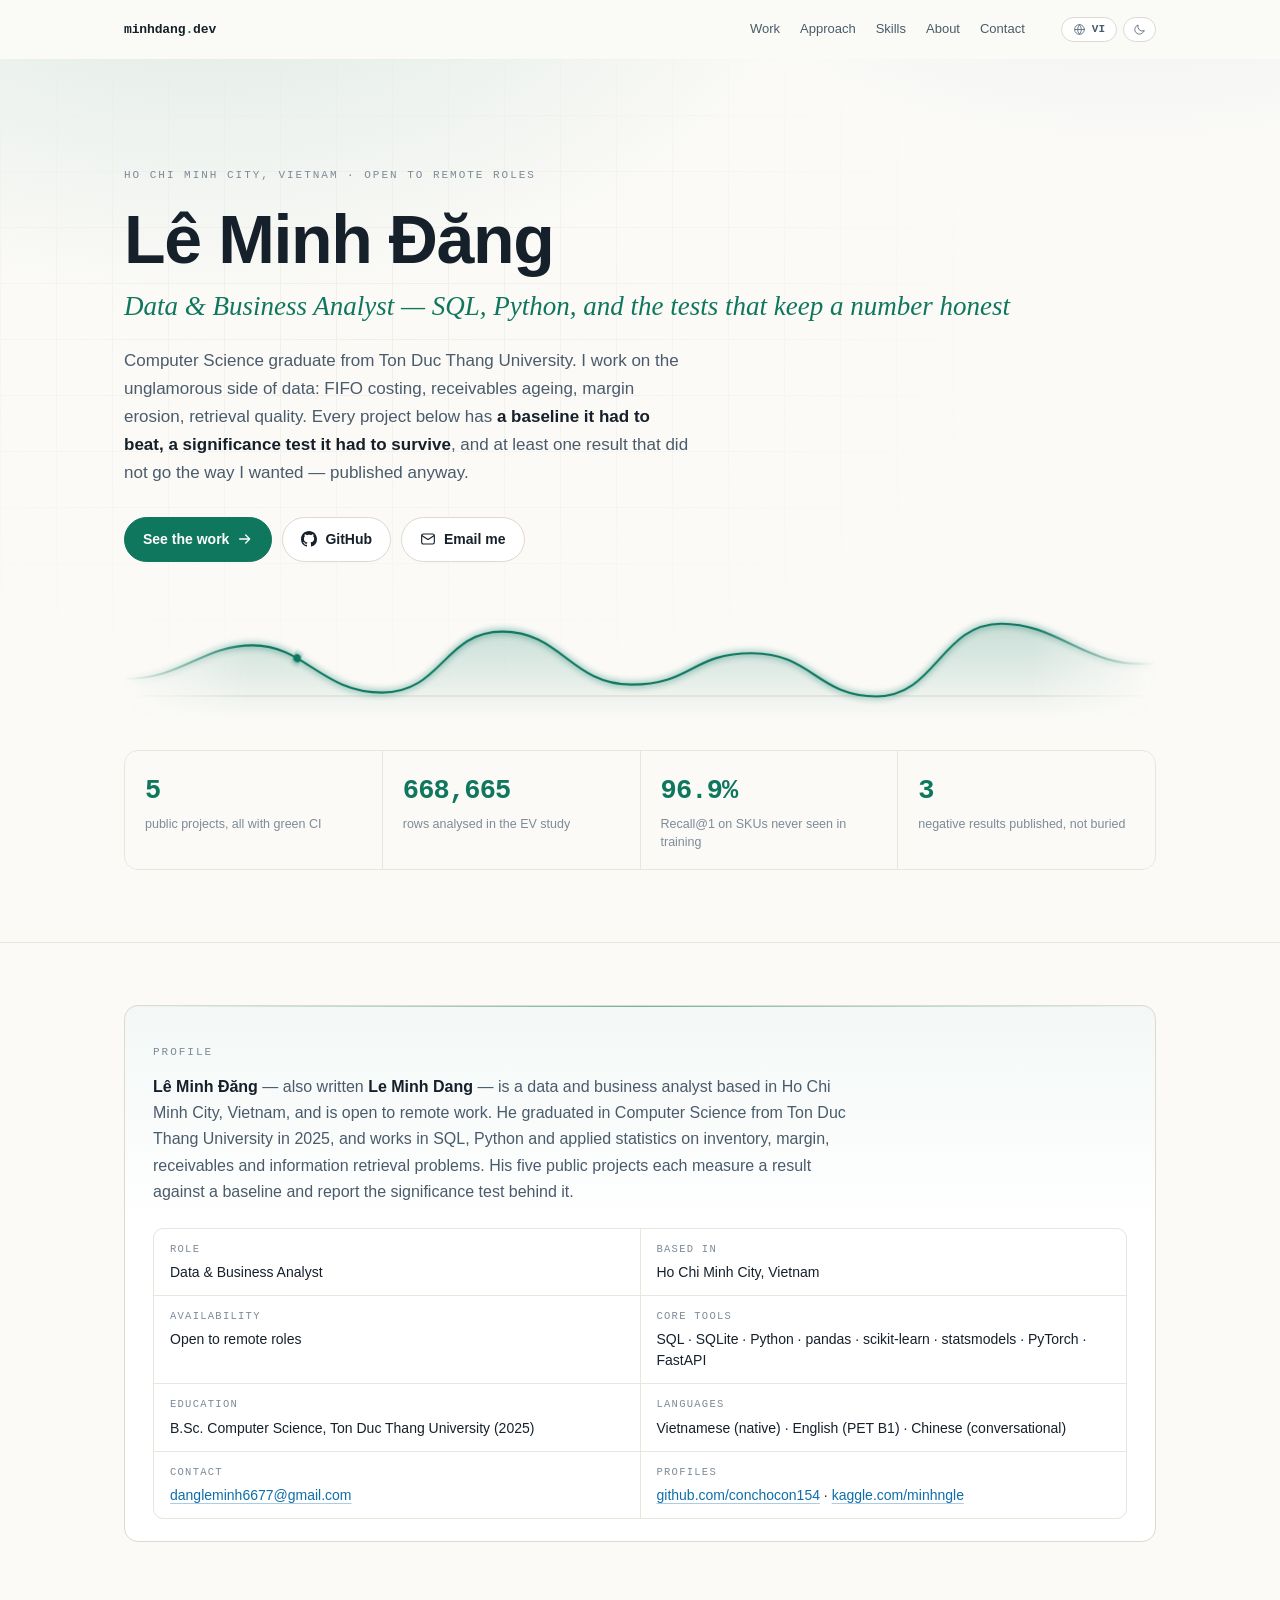
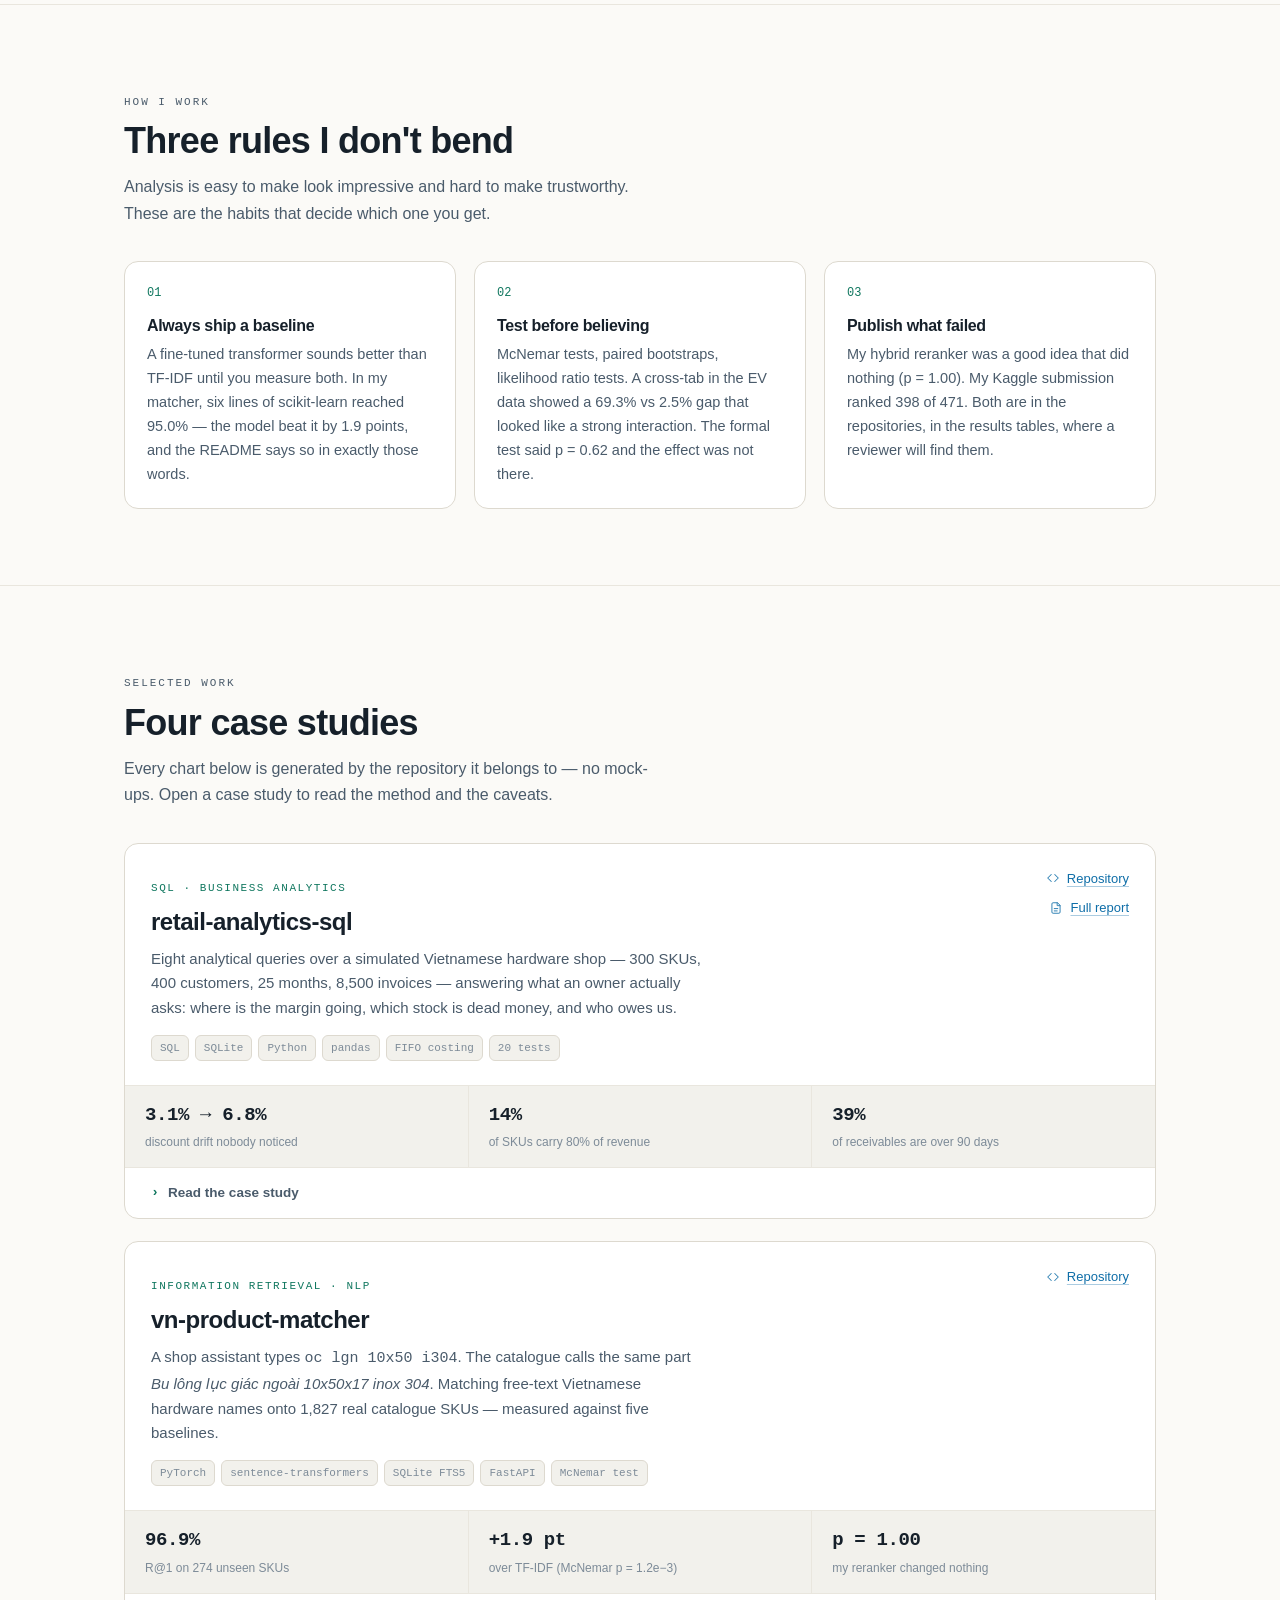
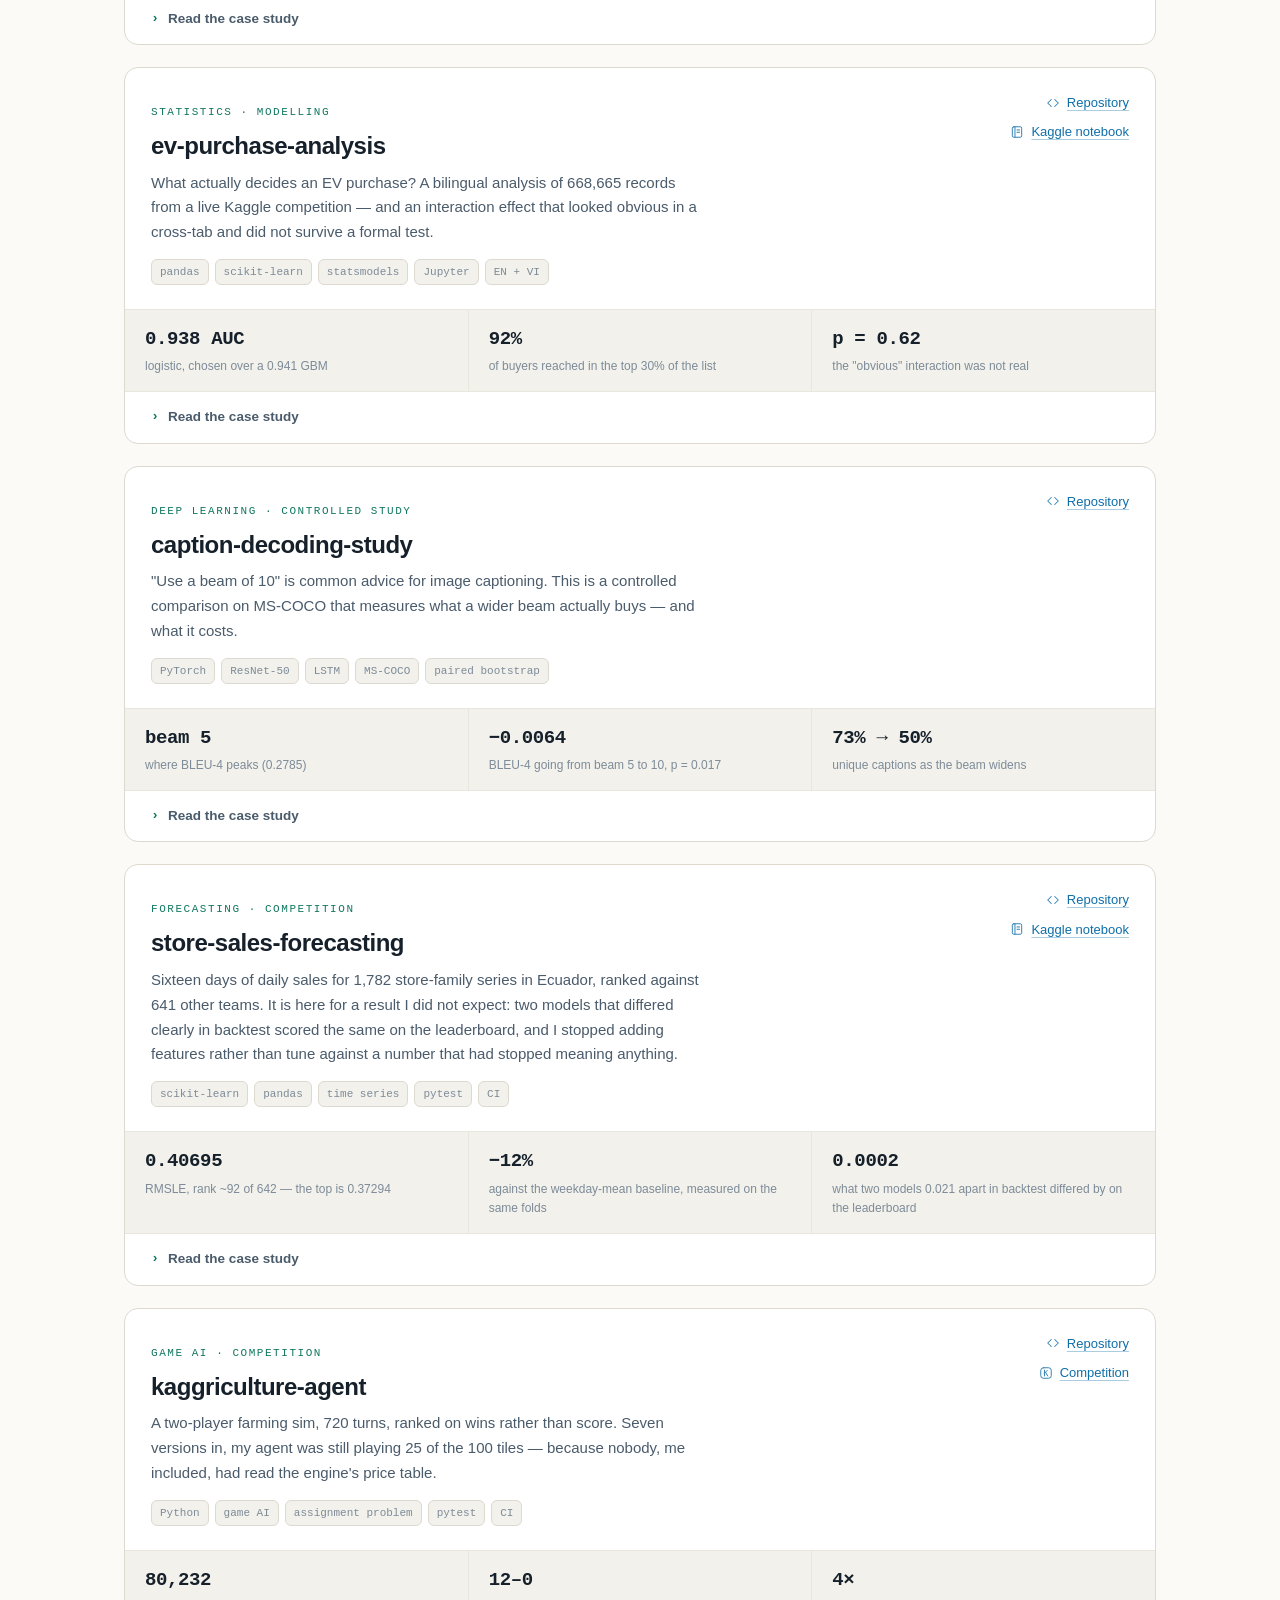
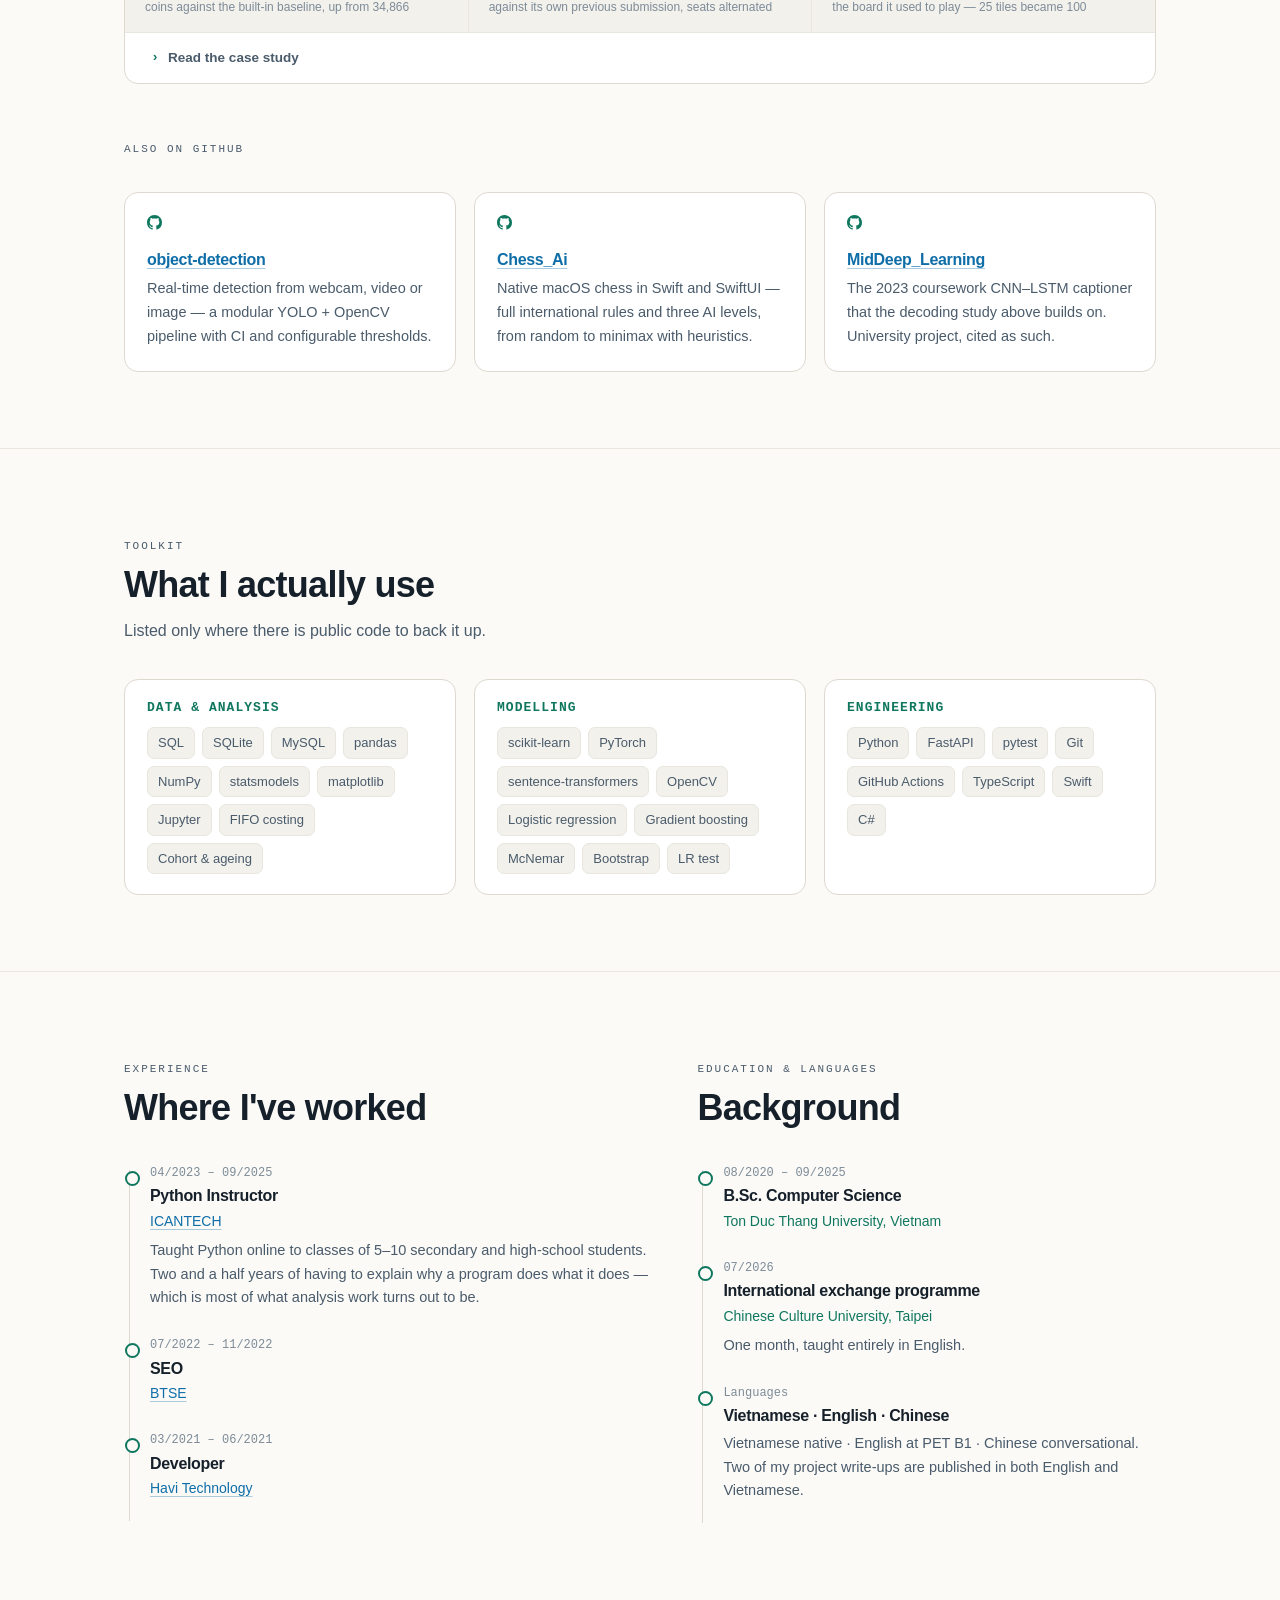
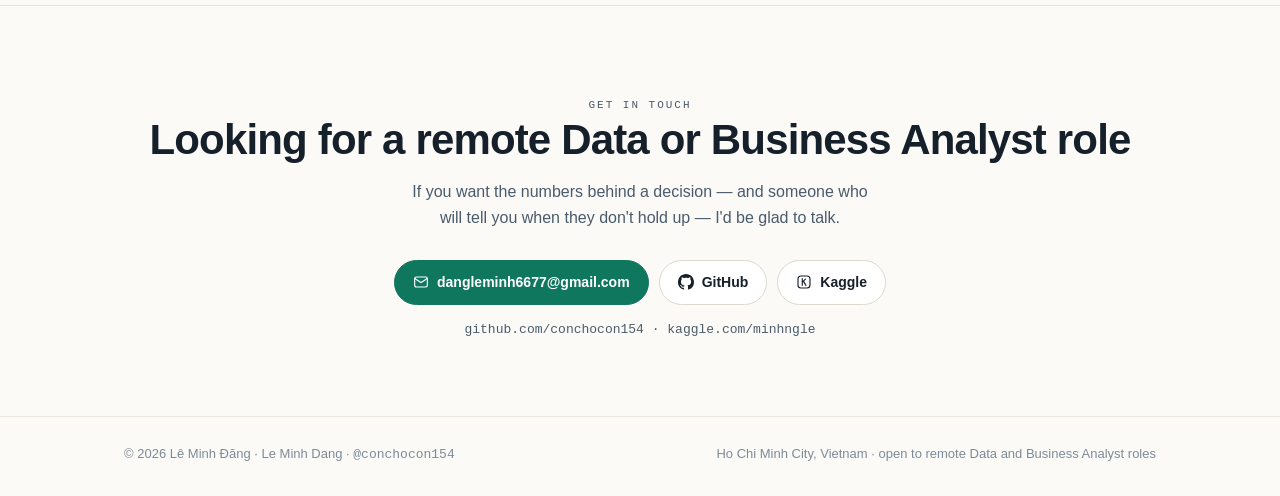
==== commit 187bce5f: "Add kaggriculture-agent as the sixth case study The farm the agent builds, drawn tile by tile as inl" ====
--- a/index.html
+++ b/index.html
@@ -900,6 +900,96 @@
       </details>
     </article>
 
+    <!-- ---------- 6. kaggriculture-agent ---------- -->
+    <article class="proj reveal">
+      <div class="proj-head">
+        <div>
+          <p class="kicker">Game AI · Competition</p>
+          <h3>kaggriculture-agent</h3>
+          <p class="lede">
+            <span lang="en">A two-player farming sim, 720 turns, ranked on wins rather than score. Seven versions
+            in, my agent was still playing 25 of the 100 tiles — because nobody, me included, had read the engine's
+            price table.</span>
+            
+          </p>
+          <div class="tags">
+            <span class="tag">Python</span><span class="tag">game AI</span>
+            <span class="tag">assignment problem</span><span class="tag">pytest</span><span class="tag">CI</span>
+          </div>
+        </div>
+        <div class="proj-links">
+          <a href="https://github.com/conchocon154/kaggriculture-agent" target="_blank" rel="noopener"><svg class="ico" aria-hidden="true" focusable="false"><use href="#i-code"/></svg>Repository</a>
+          <a href="https://www.kaggle.com/competitions/kaggriculture" target="_blank" rel="noopener"><svg class="ico" aria-hidden="true" focusable="false"><use href="#i-kaggle"/></svg>Competition</a>
+        </div>
+      </div>
+
+      <div class="result-band">
+        <div><b>80,232</b><span lang="en">coins against the built-in baseline, up from 34,866</span></div>
+        <div><b>12–0</b><span lang="en">against its own previous submission, seats alternated</span></div>
+        <div><b>4×</b><span lang="en">the board it used to play — 25 tiles became 100</span></div>
+      </div>
+
+      <details>
+        <summary><span class="chev">›</span><span lang="en">Read the case study</span></summary>
+        <div class="proj-body">
+
+          <div class="figure"><!-- CHART:kag-board -->
+<svg viewBox="0 0 720 289.33333333333337" role="img" aria-label="The farm on three days of one game: all melon and an empty bank, then the crop sold and more land bought, then a farm across three quadrants" preserveAspectRatio="xMidYMid meet"><text x="0.0" y="16.0" font-family="ui-monospace, SFMono-Regular, Menlo, monospace" font-size="10.5" fill="var(--text)" text-anchor="start" font-weight="700">day 4</text><text x="225.3" y="16.0" font-family="ui-monospace, SFMono-Regular, Menlo, monospace" font-size="10.5" fill="var(--accent)" text-anchor="end" font-weight="700">$167</text><rect x="0.00" y="34.00" width="21.83" height="21.83" rx="1" fill="#e0632a" opacity="0.92"/><rect x="22.53" y="34.00" width="21.83" height="21.83" rx="1" fill="#e0632a" opacity="0.92"/><rect x="45.07" y="34.00" width="21.83" height="21.83" rx="1" fill="#e0632a" opacity="0.92"/><rect x="67.60" y="34.00" width="21.83" height="21.83" rx="1" fill="#e0632a" opacity="0.92"/><rect x="90.13" y="34.00" width="21.83" height="21.83" rx="1" fill="#e0632a" opacity="0.92"/><rect x="112.67" y="34.00" width="21.83" height="21.83" rx="1" fill="var(--line)" opacity="0.45"/><rect x="135.20" y="34.00" width="21.83" height="21.83" rx="1" fill="var(--line)" opacity="0.45"/><rect x="157.73" y="34.00" width="21.83" height="21.83" rx="1" fill="var(--line)" opacity="0.45"/><rect x="180.27" y="34.00" width="21.83" height="21.83" rx="1" fill="var(--line)" opacity="0.45"/><rect x="202.80" y="34.00" width="21.83" height="21.83" rx="1" fill="var(--line)" opacity="0.45"/><rect x="0.00" y="56.53" width="21.83" height="21.83" rx="1" fill="#e0632a" opacity="0.92"/><rect x="22.53" y="56.53" width="21.83" height="21.83" rx="1" fill="#e0632a" opacity="0.92"/><rect x="45.07" y="56.53" width="21.83" height="21.83" rx="1" fill="#e0632a" opacity="0.92"/><rect x="67.60" y="56.53" width="21.83" height="21.83" rx="1" fill="#e0632a" opacity="0.92"/><rect x="90.13" y="56.53" width="21.83" height="21.83" rx="1" fill="#e0632a" opacity="0.92"/><rect x="112.67" y="56.53" width="21.83" height="21.83" rx="1" fill="var(--line)" opacity="0.45"/><rect x="135.20" y="56.53" width="21.83" height="21.83" rx="1" fill="var(--line)" opacity="0.45"/><rect x="157.73" y="56.53" width="21.83" height="21.83" rx="1" fill="var(--line)" opacity="0.45"/><rect x="180.27" y="56.53" width="21.83" height="21.83" rx="1" fill="var(--line)" opacity="0.45"/><rect x="202.80" y="56.53" width="21.83" height="21.83" rx="1" fill="var(--line)" opacity="0.45"/><rect x="0.00" y="79.07" width="21.83" height="21.83" rx="1" fill="#e0632a" opacity="0.92"/><rect x="22.53" y="79.07" width="21.83" height="21.83" rx="1" fill="#e0632a" opacity="0.92"/><rect x="45.07" y="79.07" width="21.83" height="21.83" rx="1" fill="#e0632a" opacity="0.92"/><rect x="67.60" y="79.07" width="21.83" height="21.83" rx="1" fill="#e0632a" opacity="0.92"/><rect x="90.13" y="79.07" width="21.83" height="21.83" rx="1" fill="#e0632a" opacity="0.92"/><rect x="112.67" y="79.07" width="21.83" height="21.83" rx="1" fill="var(--line)" opacity="0.45"/><rect x="135.20" y="79.07" width="21.83" height="21.83" rx="1" fill="var(--line)" opacity="0.45"/><rect x="157.73" y="79.07" width="21.83" height="21.83" rx="1" fill="var(--line)" opacity="0.45"/><rect x="180.27" y="79.07" width="21.83" height="21.83" rx="1" fill="var(--line)" opacity="0.45"/><rect x="202.80" y="79.07" width="21.83" height="21.83" rx="1" fill="var(--line)" opacity="0.45"/><rect x="0.00" y="101.60" width="21.83" height="21.83" rx="1" fill="#e0632a" opacity="0.92"/><rect x="22.53" y="101.60" width="21.83" height="21.83" rx="1" fill="#e0632a" opacity="0.92"/><rect x="45.07" y="101.60" width="21.83" height="21.83" rx="1" fill="#e0632a" opacity="0.92"/><rect x="67.60" y="101.60" width="21.83" height="21.83" rx="1" fill="#e0632a" opacity="0.92"/><rect x="90.13" y="101.60" width="21.83" height="21.83" rx="1" fill="#e0632a" opacity="0.92"/><rect x="112.67" y="101.60" width="21.83" height="21.83" rx="1" fill="var(--line)" opacity="0.45"/><rect x="135.20" y="101.60" width="21.83" height="21.83" rx="1" fill="var(--line)" opacity="0.45"/><rect x="157.73" y="101.60" width="21.83" height="21.83" rx="1" fill="var(--line)" opacity="0.45"/><rect x="180.27" y="101.60" width="21.83" height="21.83" rx="1" fill="var(--line)" opacity="0.45"/><rect x="202.80" y="101.60" width="21.83" height="21.83" rx="1" fill="var(--line)" opacity="0.45"/><rect x="0.00" y="124.13" width="21.83" height="21.83" rx="1" fill="#e0632a" opacity="0.92"/><rect x="22.53" y="124.13" width="21.83" height="21.83" rx="1" fill="#e0632a" opacity="0.92"/><rect x="45.07" y="124.13" width="21.83" height="21.83" rx="1" fill="#e0632a" opacity="0.92"/><rect x="67.60" y="124.13" width="21.83" height="21.83" rx="1" fill="#e0632a" opacity="0.92"/><rect x="90.13" y="124.13" width="21.83" height="21.83" rx="1" fill="#e0632a" opacity="0.92"/><rect x="112.67" y="124.13" width="21.83" height="21.83" rx="1" fill="var(--line)" opacity="0.45"/><rect x="135.20" y="124.13" width="21.83" height="21.83" rx="1" fill="var(--line)" opacity="0.45"/><rect x="157.73" y="124.13" width="21.83" height="21.83" rx="1" fill="var(--line)" opacity="0.45"/><rect x="180.27" y="124.13" width="21.83" height="21.83" rx="1" fill="var(--line)" opacity="0.45"/><rect x="202.80" y="124.13" width="21.83" height="21.83" rx="1" fill="var(--line)" opacity="0.45"/><rect x="0.00" y="146.67" width="21.83" height="21.83" rx="1" fill="var(--line)" opacity="0.45"/><rect x="22.53" y="146.67" width="21.83" height="21.83" rx="1" fill="var(--line)" opacity="0.45"/><rect x="45.07" y="146.67" width="21.83" height="21.83" rx="1" fill="var(--line)" opacity="0.45"/><rect x="67.60" y="146.67" width="21.83" height="21.83" rx="1" fill="var(--line)" opacity="0.45"/><rect x="90.13" y="146.67" width="21.83" height="21.83" rx="1" fill="var(--line)" opacity="0.45"/><rect x="112.67" y="146.67" width="21.83" height="21.83" rx="1" fill="var(--line)" opacity="0.45"/><rect x="135.20" y="146.67" width="21.83" height="21.83" rx="1" fill="var(--line)" opacity="0.45"/><rect x="157.73" y="146.67" width="21.83" height="21.83" rx="1" fill="var(--line)" opacity="0.45"/><rect x="180.27" y="146.67" width="21.83" height="21.83" rx="1" fill="var(--line)" opacity="0.45"/><rect x="202.80" y="146.67" width="21.83" height="21.83" rx="1" fill="var(--line)" opacity="0.45"/><rect x="0.00" y="169.20" width="21.83" height="21.83" rx="1" fill="var(--line)" opacity="0.45"/><rect x="22.53" y="169.20" width="21.83" height="21.83" rx="1" fill="var(--line)" opacity="0.45"/><rect x="45.07" y="169.20" width="21.83" height="21.83" rx="1" fill="var(--line)" opacity="0.45"/><rect x="67.60" y="169.20" width="21.83" height="21.83" rx="1" fill="var(--line)" opacity="0.45"/><rect x="90.13" y="169.20" width="21.83" height="21.83" rx="1" fill="var(--line)" opacity="0.45"/><rect x="112.67" y="169.20" width="21.83" height="21.83" rx="1" fill="var(--line)" opacity="0.45"/><rect x="135.20" y="169.20" width="21.83" height="21.83" rx="1" fill="var(--line)" opacity="0.45"/><rect x="157.73" y="169.20" width="21.83" height="21.83" rx="1" fill="var(--line)" opacity="0.45"/><rect x="180.27" y="169.20" width="21.83" height="21.83" rx="1" fill="var(--line)" opacity="0.45"/><rect x="202.80" y="169.20" width="21.83" height="21.83" rx="1" fill="var(--line)" opacity="0.45"/><rect x="0.00" y="191.73" width="21.83" height="21.83" rx="1" fill="var(--line)" opacity="0.45"/><rect x="22.53" y="191.73" width="21.83" height="21.83" rx="1" fill="var(--line)" opacity="0.45"/><rect x="45.07" y="191.73" width="21.83" height="21.83" rx="1" fill="var(--line)" opacity="0.45"/><rect x="67.60" y="191.73" width="21.83" height="21.83" rx="1" fill="var(--line)" opacity="0.45"/><rect x="90.13" y="191.73" width="21.83" height="21.83" rx="1" fill="var(--line)" opacity="0.45"/><rect x="112.67" y="191.73" width="21.83" height="21.83" rx="1" fill="var(--line)" opacity="0.45"/><rect x="135.20" y="191.73" width="21.83" height="21.83" rx="1" fill="var(--line)" opacity="0.45"/><rect x="157.73" y="191.73" width="21.83" height="21.83" rx="1" fill="var(--line)" opacity="0.45"/><rect x="180.27" y="191.73" width="21.83" height="21.83" rx="1" fill="var(--line)" opacity="0.45"/><rect x="202.80" y="191.73" width="21.83" height="21.83" rx="1" fill="var(--line)" opacity="0.45"/><rect x="0.00" y="214.27" width="21.83" height="21.83" rx="1" fill="var(--line)" opacity="0.45"/><rect x="22.53" y="214.27" width="21.83" height="21.83" rx="1" fill="var(--line)" opacity="0.45"/><rect x="45.07" y="214.27" width="21.83" height="21.83" rx="1" fill="var(--line)" opacity="0.45"/><rect x="67.60" y="214.27" width="21.83" height="21.83" rx="1" fill="var(--line)" opacity="0.45"/><rect x="90.13" y="214.27" width="21.83" height="21.83" rx="1" fill="var(--line)" opacity="0.45"/><rect x="112.67" y="214.27" width="21.83" height="21.83" rx="1" fill="var(--line)" opacity="0.45"/><rect x="135.20" y="214.27" width="21.83" height="21.83" rx="1" fill="var(--line)" opacity="0.45"/><rect x="157.73" y="214.27" width="21.83" height="21.83" rx="1" fill="var(--line)" opacity="0.45"/><rect x="180.27" y="214.27" width="21.83" height="21.83" rx="1" fill="var(--line)" opacity="0.45"/><rect x="202.80" y="214.27" width="21.83" height="21.83" rx="1" fill="var(--line)" opacity="0.45"/><rect x="0.00" y="236.80" width="21.83" height="21.83" rx="1" fill="var(--line)" opacity="0.45"/><rect x="22.53" y="236.80" width="21.83" height="21.83" rx="1" fill="var(--line)" opacity="0.45"/><rect x="45.07" y="236.80" width="21.83" height="21.83" rx="1" fill="var(--line)" opacity="0.45"/><rect x="67.60" y="236.80" width="21.83" height="21.83" rx="1" fill="var(--line)" opacity="0.45"/><rect x="90.13" y="236.80" width="21.83" height="21.83" rx="1" fill="var(--line)" opacity="0.45"/><rect x="112.67" y="236.80" width="21.83" height="21.83" rx="1" fill="var(--line)" opacity="0.45"/><rect x="135.20" y="236.80" width="21.83" height="21.83" rx="1" fill="var(--line)" opacity="0.45"/><rect x="157.73" y="236.80" width="21.83" height="21.83" rx="1" fill="var(--line)" opacity="0.45"/><rect x="180.27" y="236.80" width="21.83" height="21.83" rx="1" fill="var(--line)" opacity="0.45"/><rect x="202.80" y="236.80" width="21.83" height="21.83" rx="1" fill="var(--line)" opacity="0.45"/><line x1="112.7" y1="34" x2="112.7" y2="259.3" stroke="var(--text-dim)" stroke-width="1" opacity="0.45"/><line x1="0.0" y1="146.7" x2="225.3" y2="146.7" stroke="var(--text-dim)" stroke-width="1" opacity="0.45"/><rect x="104.10" y="138.10" width="17.13" height="17.13" fill="var(--text)"/><circle cx="101.40" cy="90.33" r="4.51" fill="none" stroke="var(--text)" stroke-width="1.3"/><circle cx="101.40" cy="67.80" r="4.51" fill="none" stroke="var(--text)" stroke-width="1.3"/><circle cx="78.87" cy="112.87" r="4.51" fill="none" stroke="var(--text)" stroke-width="1.3"/><circle cx="123.93" cy="112.87" r="4.51" fill="none" stroke="var(--text)" stroke-width="1.3"/><circle cx="78.87" cy="90.33" r="4.51" fill="none" stroke="var(--text)" stroke-width="1.3"/><circle cx="11.27" cy="45.27" r="4.51" fill="none" stroke="var(--text)" stroke-width="1.3"/><circle cx="11.27" cy="45.27" r="4.51" fill="none" stroke="var(--text)" stroke-width="1.3"/><circle cx="123.93" cy="112.87" r="4.51" fill="none" stroke="var(--text)" stroke-width="1.3"/><text x="247.3" y="16.0" font-family="ui-monospace, SFMono-Regular, Menlo, monospace" font-size="10.5" fill="var(--text)" text-anchor="start" font-weight="700">day 12</text><text x="472.7" y="16.0" font-family="ui-monospace, SFMono-Regular, Menlo, monospace" font-size="10.5" fill="var(--accent)" text-anchor="end" font-weight="700">$13,724</text><rect x="247.33" y="34.00" width="21.83" height="21.83" rx="1" fill="#e0632a" opacity="0.92"/><rect x="269.87" y="34.00" width="21.83" height="21.83" rx="1" fill="var(--line)" opacity="0.16"/><rect x="292.40" y="34.00" width="21.83" height="21.83" rx="1" fill="#e08a3c" opacity="0.92"/><rect x="314.93" y="34.00" width="21.83" height="21.83" rx="1" fill="var(--line)" opacity="0.16"/><rect x="337.47" y="34.00" width="21.83" height="21.83" rx="1" fill="#2f7d92" opacity="0.28"/><rect x="360.00" y="34.00" width="21.83" height="21.83" rx="1" fill="#3d8f7a" opacity="0.92"/><rect x="382.53" y="34.00" width="21.83" height="21.83" rx="1" fill="#e08a3c" opacity="0.92"/><rect x="405.07" y="34.00" width="21.83" height="21.83" rx="1" fill="#e08a3c" opacity="0.92"/><rect x="427.60" y="34.00" width="21.83" height="21.83" rx="1" fill="#d9a441" opacity="0.92"/><rect x="450.13" y="34.00" width="21.83" height="21.83" rx="1" fill="var(--line)" opacity="0.16"/><rect x="247.33" y="56.53" width="21.83" height="21.83" rx="1" fill="var(--line)" opacity="0.16"/><rect x="269.87" y="56.53" width="21.83" height="21.83" rx="1" fill="var(--line)" opacity="0.16"/><rect x="292.40" y="56.53" width="21.83" height="21.83" rx="1" fill="#e08a3c" opacity="0.92"/><rect x="314.93" y="56.53" width="21.83" height="21.83" rx="1" fill="#e08a3c" opacity="0.92"/><rect x="337.47" y="56.53" width="21.83" height="21.83" rx="1" fill="#2f7d92" opacity="0.28"/><rect x="360.00" y="56.53" width="21.83" height="21.83" rx="1" fill="#2f7d92" opacity="0.28"/><rect x="382.53" y="56.53" width="21.83" height="21.83" rx="1" fill="#e08a3c" opacity="0.92"/><rect x="405.07" y="56.53" width="21.83" height="21.83" rx="1" fill="#e08a3c" opacity="0.92"/><rect x="427.60" y="56.53" width="21.83" height="21.83" rx="1" fill="#e08a3c" opacity="0.92"/><rect x="450.13" y="56.53" width="21.83" height="21.83" rx="1" fill="#e08a3c" opacity="0.92"/><rect x="247.33" y="79.07" width="21.83" height="21.83" rx="1" fill="var(--line)" opacity="0.16"/><rect x="269.87" y="79.07" width="21.83" height="21.83" rx="1" fill="#e08a3c" opacity="0.92"/><rect x="292.40" y="79.07" width="21.83" height="21.83" rx="1" fill="#e0632a" opacity="0.92"/><rect x="314.93" y="79.07" width="21.83" height="21.83" rx="1" fill="#e08a3c" opacity="0.92"/><rect x="337.47" y="79.07" width="21.83" height="21.83" rx="1" fill="#2f7d92" opacity="0.28"/><rect x="360.00" y="79.07" width="21.83" height="21.83" rx="1" fill="#7a8a5c" opacity="0.40"/><rect x="382.53" y="79.07" width="21.83" height="21.83" rx="1" fill="#e0632a" opacity="0.92"/><rect x="405.07" y="79.07" width="21.83" height="21.83" rx="1" fill="#e08a3c" opacity="0.92"/><rect x="427.60" y="79.07" width="21.83" height="21.83" rx="1" fill="#e08a3c" opacity="0.92"/><rect x="450.13" y="79.07" width="21.83" height="21.83" rx="1" fill="#d9a441" opacity="0.92"/><rect x="247.33" y="101.60" width="21.83" height="21.83" rx="1" fill="#e08a3c" opacity="0.92"/><rect x="269.87" y="101.60" width="21.83" height="21.83" rx="1" fill="#3d8f7a" opacity="0.28"/><rect x="292.40" y="101.60" width="21.83" height="21.83" rx="1" fill="#7a8a5c" opacity="0.40"/><rect x="314.93" y="101.60" width="21.83" height="21.83" rx="1" fill="#2f7d92" opacity="0.28"/><rect x="337.47" y="101.60" width="21.83" height="21.83" rx="1" fill="#2f7d92" opacity="0.92"/><rect x="360.00" y="101.60" width="21.83" height="21.83" rx="1" fill="#2f7d92" opacity="0.92"/><rect x="382.53" y="101.60" width="21.83" height="21.83" rx="1" fill="#e0632a" opacity="0.92"/><rect x="405.07" y="101.60" width="21.83" height="21.83" rx="1" fill="#2f7d92" opacity="0.92"/><rect x="427.60" y="101.60" width="21.83" height="21.83" rx="1" fill="#3d8f7a" opacity="0.28"/><rect x="450.13" y="101.60" width="21.83" height="21.83" rx="1" fill="var(--line)" opacity="0.16"/><rect x="247.33" y="124.13" width="21.83" height="21.83" rx="1" fill="#3d8f7a" opacity="0.28"/><rect x="269.87" y="124.13" width="21.83" height="21.83" rx="1" fill="#2f7d92" opacity="0.28"/><rect x="292.40" y="124.13" width="21.83" height="21.83" rx="1" fill="#e0632a" opacity="0.92"/><rect x="314.93" y="124.13" width="21.83" height="21.83" rx="1" fill="#2f7d92" opacity="0.92"/><rect x="337.47" y="124.13" width="21.83" height="21.83" rx="1" fill="#2f7d92" opacity="0.92"/><rect x="360.00" y="124.13" width="21.83" height="21.83" rx="1" fill="#2f7d92" opacity="0.92"/><rect x="382.53" y="124.13" width="21.83" height="21.83" rx="1" fill="#2f7d92" opacity="0.92"/><rect x="405.07" y="124.13" width="21.83" height="21.83" rx="1" fill="#2f7d92" opacity="0.28"/><rect x="427.60" y="124.13" width="21.83" height="21.83" rx="1" fill="#3d8f7a" opacity="0.28"/><rect x="450.13" y="124.13" width="21.83" height="21.83" rx="1" fill="var(--line)" opacity="0.16"/><rect x="247.33" y="146.67" width="21.83" height="21.83" rx="1" fill="var(--line)" opacity="0.45"/><rect x="269.87" y="146.67" width="21.83" height="21.83" rx="1" fill="var(--line)" opacity="0.45"/><rect x="292.40" y="146.67" width="21.83" height="21.83" rx="1" fill="var(--line)" opacity="0.45"/><rect x="314.93" y="146.67" width="21.83" height="21.83" rx="1" fill="var(--line)" opacity="0.45"/><rect x="337.47" y="146.67" width="21.83" height="21.83" rx="1" fill="var(--line)" opacity="0.45"/><rect x="360.00" y="146.67" width="21.83" height="21.83" rx="1" fill="var(--line)" opacity="0.45"/><rect x="382.53" y="146.67" width="21.83" height="21.83" rx="1" fill="var(--line)" opacity="0.45"/><rect x="405.07" y="146.67" width="21.83" height="21.83" rx="1" fill="var(--line)" opacity="0.45"/><rect x="427.60" y="146.67" width="21.83" height="21.83" rx="1" fill="var(--line)" opacity="0.45"/><rect x="450.13" y="146.67" width="21.83" height="21.83" rx="1" fill="var(--line)" opacity="0.45"/><rect x="247.33" y="169.20" width="21.83" height="21.83" rx="1" fill="var(--line)" opacity="0.45"/><rect x="269.87" y="169.20" width="21.83" height="21.83" rx="1" fill="var(--line)" opacity="0.45"/><rect x="292.40" y="169.20" width="21.83" height="21.83" rx="1" fill="var(--line)" opacity="0.45"/><rect x="314.93" y="169.20" width="21.83" height="21.83" rx="1" fill="var(--line)" opacity="0.45"/><rect x="337.47" y="169.20" width="21.83" height="21.83" rx="1" fill="var(--line)" opacity="0.45"/><rect x="360.00" y="169.20" width="21.83" height="21.83" rx="1" fill="var(--line)" opacity="0.45"/><rect x="382.53" y="169.20" width="21.83" height="21.83" rx="1" fill="var(--line)" opacity="0.45"/><rect x="405.07" y="169.20" width="21.83" height="21.83" rx="1" fill="var(--line)" opacity="0.45"/><rect x="427.60" y="169.20" width="21.83" height="21.83" rx="1" fill="var(--line)" opacity="0.45"/><rect x="450.13" y="169.20" width="21.83" height="21.83" rx="1" fill="var(--line)" opacity="0.45"/><rect x="247.33" y="191.73" width="21.83" height="21.83" rx="1" fill="var(--line)" opacity="0.45"/><rect x="269.87" y="191.73" width="21.83" height="21.83" rx="1" fill="var(--line)" opacity="0.45"/><rect x="292.40" y="191.73" width="21.83" height="21.83" rx="1" fill="var(--line)" opacity="0.45"/><rect x="314.93" y="191.73" width="21.83" height="21.83" rx="1" fill="var(--line)" opacity="0.45"/><rect x="337.47" y="191.73" width="21.83" height="21.83" rx="1" fill="var(--line)" opacity="0.45"/><rect x="360.00" y="191.73" width="21.83" height="21.83" rx="1" fill="var(--line)" opacity="0.45"/><rect x="382.53" y="191.73" width="21.83" height="21.83" rx="1" fill="var(--line)" opacity="0.45"/><rect x="405.07" y="191.73" width="21.83" height="21.83" rx="1" fill="var(--line)" opacity="0.45"/><rect x="427.60" y="191.73" width="21.83" height="21.83" rx="1" fill="var(--line)" opacity="0.45"/><rect x="450.13" y="191.73" width="21.83" height="21.83" rx="1" fill="var(--line)" opacity="0.45"/><rect x="247.33" y="214.27" width="21.83" height="21.83" rx="1" fill="var(--line)" opacity="0.45"/><rect x="269.87" y="214.27" width="21.83" height="21.83" rx="1" fill="var(--line)" opacity="0.45"/><rect x="292.40" y="214.27" width="21.83" height="21.83" rx="1" fill="var(--line)" opacity="0.45"/><rect x="314.93" y="214.27" width="21.83" height="21.83" rx="1" fill="var(--line)" opacity="0.45"/><rect x="337.47" y="214.27" width="21.83" height="21.83" rx="1" fill="var(--line)" opacity="0.45"/><rect x="360.00" y="214.27" width="21.83" height="21.83" rx="1" fill="var(--line)" opacity="0.45"/><rect x="382.53" y="214.27" width="21.83" height="21.83" rx="1" fill="var(--line)" opacity="0.45"/><rect x="405.07" y="214.27" width="21.83" height="21.83" rx="1" fill="var(--line)" opacity="0.45"/><rect x="427.60" y="214.27" width="21.83" height="21.83" rx="1" fill="var(--line)" opacity="0.45"/><rect x="450.13" y="214.27" width="21.83" height="21.83" rx="1" fill="var(--line)" opacity="0.45"/><rect x="247.33" y="236.80" width="21.83" height="21.83" rx="1" fill="var(--line)" opacity="0.45"/><rect x="269.87" y="236.80" width="21.83" height="21.83" rx="1" fill="var(--line)" opacity="0.45"/><rect x="292.40" y="236.80" width="21.83" height="21.83" rx="1" fill="var(--line)" opacity="0.45"/><rect x="314.93" y="236.80" width="21.83" height="21.83" rx="1" fill="var(--line)" opacity="0.45"/><rect x="337.47" y="236.80" width="21.83" height="21.83" rx="1" fill="var(--line)" opacity="0.45"/><rect x="360.00" y="236.80" width="21.83" height="21.83" rx="1" fill="var(--line)" opacity="0.45"/><rect x="382.53" y="236.80" width="21.83" height="21.83" rx="1" fill="var(--line)" opacity="0.45"/><rect x="405.07" y="236.80" width="21.83" height="21.83" rx="1" fill="var(--line)" opacity="0.45"/><rect x="427.60" y="236.80" width="21.83" height="21.83" rx="1" fill="var(--line)" opacity="0.45"/><rect x="450.13" y="236.80" width="21.83" height="21.83" rx="1" fill="var(--line)" opacity="0.45"/><line x1="360.0" y1="34" x2="360.0" y2="259.3" stroke="var(--text-dim)" stroke-width="1" opacity="0.45"/><line x1="247.33333333333334" y1="146.7" x2="472.7" y2="146.7" stroke="var(--text-dim)" stroke-width="1" opacity="0.45"/><rect x="351.44" y="138.10" width="17.13" height="17.13" fill="var(--text)"/><circle cx="303.67" cy="135.40" r="4.51" fill="none" stroke="var(--text)" stroke-width="1.3"/><circle cx="326.20" cy="45.27" r="4.51" fill="none" stroke="var(--text)" stroke-width="1.3"/><circle cx="461.40" cy="135.40" r="4.51" fill="none" stroke="var(--text)" stroke-width="1.3"/><circle cx="371.27" cy="45.27" r="4.51" fill="none" stroke="var(--text)" stroke-width="1.3"/><circle cx="416.33" cy="135.40" r="4.51" fill="none" stroke="var(--text)" stroke-width="1.3"/><circle cx="348.73" cy="135.40" r="4.51" fill="none" stroke="var(--text)" stroke-width="1.3"/><circle cx="393.80" cy="135.40" r="4.51" fill="none" stroke="var(--text)" stroke-width="1.3"/><circle cx="258.60" cy="90.33" r="4.51" fill="none" stroke="var(--text)" stroke-width="1.3"/><circle cx="461.40" cy="90.33" r="4.51" fill="none" stroke="var(--text)" stroke-width="1.3"/><circle cx="438.87" cy="45.27" r="4.51" fill="none" stroke="var(--text)" stroke-width="1.3"/><circle cx="461.40" cy="67.80" r="4.51" fill="none" stroke="var(--text)" stroke-width="1.3"/><text x="494.7" y="16.0" font-family="ui-monospace, SFMono-Regular, Menlo, monospace" font-size="10.5" fill="var(--text)" text-anchor="start" font-weight="700">day 26</text><text x="720.0" y="16.0" font-family="ui-monospace, SFMono-Regular, Menlo, monospace" font-size="10.5" fill="var(--accent)" text-anchor="end" font-weight="700">$53,645</text><rect x="494.67" y="34.00" width="21.83" height="21.83" rx="1" fill="#7a8a5c" opacity="0.40"/><rect x="517.20" y="34.00" width="21.83" height="21.83" rx="1" fill="#7a8a5c" opacity="0.40"/><rect x="539.73" y="34.00" width="21.83" height="21.83" rx="1" fill="#7a8a5c" opacity="0.40"/><rect x="562.27" y="34.00" width="21.83" height="21.83" rx="1" fill="#2f7d92" opacity="0.28"/><rect x="584.80" y="34.00" width="21.83" height="21.83" rx="1" fill="#2f7d92" opacity="0.28"/><rect x="607.33" y="34.00" width="21.83" height="21.83" rx="1" fill="#3d8f7a" opacity="0.92"/><rect x="629.87" y="34.00" width="21.83" height="21.83" rx="1" fill="#2f7d92" opacity="0.28"/><rect x="652.40" y="34.00" width="21.83" height="21.83" rx="1" fill="#e08a3c" opacity="0.92"/><rect x="674.93" y="34.00" width="21.83" height="21.83" rx="1" fill="#7a8a5c" opacity="0.40"/><rect x="697.47" y="34.00" width="21.83" height="21.83" rx="1" fill="var(--line)" opacity="0.16"/><rect x="494.67" y="56.53" width="21.83" height="21.83" rx="1" fill="#7a8a5c" opacity="0.40"/><rect x="517.20" y="56.53" width="21.83" height="21.83" rx="1" fill="#7a8a5c" opacity="0.40"/><rect x="539.73" y="56.53" width="21.83" height="21.83" rx="1" fill="#2f7d92" opacity="0.28"/><rect x="562.27" y="56.53" width="21.83" height="21.83" rx="1" fill="#e08a3c" opacity="0.92"/><rect x="584.80" y="56.53" width="21.83" height="21.83" rx="1" fill="#2f7d92" opacity="0.28"/><rect x="607.33" y="56.53" width="21.83" height="21.83" rx="1" fill="#2f7d92" opacity="0.28"/><rect x="629.87" y="56.53" width="21.83" height="21.83" rx="1" fill="#2f7d92" opacity="0.28"/><rect x="652.40" y="56.53" width="21.83" height="21.83" rx="1" fill="#7a8a5c" opacity="0.40"/><rect x="674.93" y="56.53" width="21.83" height="21.83" rx="1" fill="#e08a3c" opacity="0.92"/><rect x="697.47" y="56.53" width="21.83" height="21.83" rx="1" fill="#e08a3c" opacity="0.92"/><rect x="494.67" y="79.07" width="21.83" height="21.83" rx="1" fill="#7a8a5c" opacity="0.40"/><rect x="517.20" y="79.07" width="21.83" height="21.83" rx="1" fill="#2f7d92" opacity="0.28"/><rect x="539.73" y="79.07" width="21.83" height="21.83" rx="1" fill="#e08a3c" opacity="0.92"/><rect x="562.27" y="79.07" width="21.83" height="21.83" rx="1" fill="#3d8f7a" opacity="0.92"/><rect x="584.80" y="79.07" width="21.83" height="21.83" rx="1" fill="#2f7d92" opacity="0.28"/><rect x="607.33" y="79.07" width="21.83" height="21.83" rx="1" fill="#7a8a5c" opacity="0.40"/><rect x="629.87" y="79.07" width="21.83" height="21.83" rx="1" fill="#e08a3c" opacity="0.92"/><rect x="652.40" y="79.07" width="21.83" height="21.83" rx="1" fill="#2f7d92" opacity="0.28"/><rect x="674.93" y="79.07" width="21.83" height="21.83" rx="1" fill="#e08a3c" opacity="0.92"/><rect x="697.47" y="79.07" width="21.83" height="21.83" rx="1" fill="#e08a3c" opacity="0.92"/><rect x="494.67" y="101.60" width="21.83" height="21.83" rx="1" fill="#2f7d92" opacity="0.28"/><rect x="517.20" y="101.60" width="21.83" height="21.83" rx="1" fill="#3d8f7a" opacity="0.92"/><rect x="539.73" y="101.60" width="21.83" height="21.83" rx="1" fill="#7a8a5c" opacity="0.40"/><rect x="562.27" y="101.60" width="21.83" height="21.83" rx="1" fill="#2f7d92" opacity="0.28"/><rect x="584.80" y="101.60" width="21.83" height="21.83" rx="1" fill="#2f7d92" opacity="0.92"/><rect x="607.33" y="101.60" width="21.83" height="21.83" rx="1" fill="#2f7d92" opacity="0.92"/><rect x="629.87" y="101.60" width="21.83" height="21.83" rx="1" fill="#e08a3c" opacity="0.92"/><rect x="652.40" y="101.60" width="21.83" height="21.83" rx="1" fill="#2f7d92" opacity="0.92"/><rect x="674.93" y="101.60" width="21.83" height="21.83" rx="1" fill="#3d8f7a" opacity="0.28"/><rect x="697.47" y="101.60" width="21.83" height="21.83" rx="1" fill="#e08a3c" opacity="0.92"/><rect x="494.67" y="124.13" width="21.83" height="21.83" rx="1" fill="#3d8f7a" opacity="0.28"/><rect x="517.20" y="124.13" width="21.83" height="21.83" rx="1" fill="#2f7d92" opacity="0.28"/><rect x="539.73" y="124.13" width="21.83" height="21.83" rx="1" fill="#e08a3c" opacity="0.92"/><rect x="562.27" y="124.13" width="21.83" height="21.83" rx="1" fill="#2f7d92" opacity="0.92"/><rect x="584.80" y="124.13" width="21.83" height="21.83" rx="1" fill="#2f7d92" opacity="0.92"/><rect x="607.33" y="124.13" width="21.83" height="21.83" rx="1" fill="#2f7d92" opacity="0.92"/><rect x="629.87" y="124.13" width="21.83" height="21.83" rx="1" fill="#2f7d92" opacity="0.92"/><rect x="652.40" y="124.13" width="21.83" height="21.83" rx="1" fill="#2f7d92" opacity="0.92"/><rect x="674.93" y="124.13" width="21.83" height="21.83" rx="1" fill="#3d8f7a" opacity="0.92"/><rect x="697.47" y="124.13" width="21.83" height="21.83" rx="1" fill="#2f7d92" opacity="0.28"/><rect x="494.67" y="146.67" width="21.83" height="21.83" rx="1" fill="#2f7d92" opacity="0.28"/><rect x="517.20" y="146.67" width="21.83" height="21.83" rx="1" fill="#2f7d92" opacity="0.28"/><rect x="539.73" y="146.67" width="21.83" height="21.83" rx="1" fill="#2f7d92" opacity="0.28"/><rect x="562.27" y="146.67" width="21.83" height="21.83" rx="1" fill="#2f7d92" opacity="0.28"/><rect x="584.80" y="146.67" width="21.83" height="21.83" rx="1" fill="#2f7d92" opacity="0.28"/><rect x="607.33" y="146.67" width="21.83" height="21.83" rx="1" fill="var(--line)" opacity="0.45"/><rect x="629.87" y="146.67" width="21.83" height="21.83" rx="1" fill="var(--line)" opacity="0.45"/><rect x="652.40" y="146.67" width="21.83" height="21.83" rx="1" fill="var(--line)" opacity="0.45"/><rect x="674.93" y="146.67" width="21.83" height="21.83" rx="1" fill="var(--line)" opacity="0.45"/><rect x="697.47" y="146.67" width="21.83" height="21.83" rx="1" fill="var(--line)" opacity="0.45"/><rect x="494.67" y="169.20" width="21.83" height="21.83" rx="1" fill="#7a8a5c" opacity="0.40"/><rect x="517.20" y="169.20" width="21.83" height="21.83" rx="1" fill="#2f7d92" opacity="0.28"/><rect x="539.73" y="169.20" width="21.83" height="21.83" rx="1" fill="#2f7d92" opacity="0.28"/><rect x="562.27" y="169.20" width="21.83" height="21.83" rx="1" fill="#2f7d92" opacity="0.28"/><rect x="584.80" y="169.20" width="21.83" height="21.83" rx="1" fill="#2f7d92" opacity="0.28"/><rect x="607.33" y="169.20" width="21.83" height="21.83" rx="1" fill="var(--line)" opacity="0.45"/><rect x="629.87" y="169.20" width="21.83" height="21.83" rx="1" fill="var(--line)" opacity="0.45"/><rect x="652.40" y="169.20" width="21.83" height="21.83" rx="1" fill="var(--line)" opacity="0.45"/><rect x="674.93" y="169.20" width="21.83" height="21.83" rx="1" fill="var(--line)" opacity="0.45"/><rect x="697.47" y="169.20" width="21.83" height="21.83" rx="1" fill="var(--line)" opacity="0.45"/><rect x="494.67" y="191.73" width="21.83" height="21.83" rx="1" fill="#7a8a5c" opacity="0.40"/><rect x="517.20" y="191.73" width="21.83" height="21.83" rx="1" fill="#7a8a5c" opacity="0.40"/><rect x="539.73" y="191.73" width="21.83" height="21.83" rx="1" fill="#2f7d92" opacity="0.28"/><rect x="562.27" y="191.73" width="21.83" height="21.83" rx="1" fill="#2f7d92" opacity="0.28"/><rect x="584.80" y="191.73" width="21.83" height="21.83" rx="1" fill="#2f7d92" opacity="0.28"/><rect x="607.33" y="191.73" width="21.83" height="21.83" rx="1" fill="var(--line)" opacity="0.45"/><rect x="629.87" y="191.73" width="21.83" height="21.83" rx="1" fill="var(--line)" opacity="0.45"/><rect x="652.40" y="191.73" width="21.83" height="21.83" rx="1" fill="var(--line)" opacity="0.45"/><rect x="674.93" y="191.73" width="21.83" height="21.83" rx="1" fill="var(--line)" opacity="0.45"/><rect x="697.47" y="191.73" width="21.83" height="21.83" rx="1" fill="var(--line)" opacity="0.45"/><rect x="494.67" y="214.27" width="21.83" height="21.83" rx="1" fill="var(--line)" opacity="0.16"/><rect x="517.20" y="214.27" width="21.83" height="21.83" rx="1" fill="var(--line)" opacity="0.16"/><rect x="539.73" y="214.27" width="21.83" height="21.83" rx="1" fill="#7a8a5c" opacity="0.40"/><rect x="562.27" y="214.27" width="21.83" height="21.83" rx="1" fill="#2f7d92" opacity="0.28"/><rect x="584.80" y="214.27" width="21.83" height="21.83" rx="1" fill="#2f7d92" opacity="0.28"/><rect x="607.33" y="214.27" width="21.83" height="21.83" rx="1" fill="var(--line)" opacity="0.45"/><rect x="629.87" y="214.27" width="21.83" height="21.83" rx="1" fill="var(--line)" opacity="0.45"/><rect x="652.40" y="214.27" width="21.83" height="21.83" rx="1" fill="var(--line)" opacity="0.45"/><rect x="674.93" y="214.27" width="21.83" height="21.83" rx="1" fill="var(--line)" opacity="0.45"/><rect x="697.47" y="214.27" width="21.83" height="21.83" rx="1" fill="var(--line)" opacity="0.45"/><rect x="494.67" y="236.80" width="21.83" height="21.83" rx="1" fill="var(--line)" opacity="0.16"/><rect x="517.20" y="236.80" width="21.83" height="21.83" rx="1" fill="var(--line)" opacity="0.16"/><rect x="539.73" y="236.80" width="21.83" height="21.83" rx="1" fill="var(--line)" opacity="0.16"/><rect x="562.27" y="236.80" width="21.83" height="21.83" rx="1" fill="var(--line)" opacity="0.16"/><rect x="584.80" y="236.80" width="21.83" height="21.83" rx="1" fill="#2f7d92" opacity="0.28"/><rect x="607.33" y="236.80" width="21.83" height="21.83" rx="1" fill="var(--line)" opacity="0.45"/><rect x="629.87" y="236.80" width="21.83" height="21.83" rx="1" fill="var(--line)" opacity="0.45"/><rect x="652.40" y="236.80" width="21.83" height="21.83" rx="1" fill="var(--line)" opacity="0.45"/><rect x="674.93" y="236.80" width="21.83" height="21.83" rx="1" fill="var(--line)" opacity="0.45"/><rect x="697.47" y="236.80" width="21.83" height="21.83" rx="1" fill="var(--line)" opacity="0.45"/><line x1="607.3" y1="34" x2="607.3" y2="259.3" stroke="var(--text-dim)" stroke-width="1" opacity="0.45"/><line x1="494.6666666666667" y1="146.7" x2="720.0" y2="146.7" stroke="var(--text-dim)" stroke-width="1" opacity="0.45"/><rect x="598.77" y="138.10" width="17.13" height="17.13" fill="var(--text)"/><circle cx="686.20" cy="180.47" r="4.51" fill="none" stroke="var(--text)" stroke-width="1.3"/><circle cx="596.07" cy="135.40" r="4.51" fill="none" stroke="var(--text)" stroke-width="1.3"/><circle cx="708.73" cy="45.27" r="4.51" fill="none" stroke="var(--text)" stroke-width="1.3"/><circle cx="618.60" cy="203.00" r="4.51" fill="none" stroke="var(--text)" stroke-width="1.3"/><circle cx="573.53" cy="67.80" r="4.51" fill="none" stroke="var(--text)" stroke-width="1.3"/><circle cx="641.13" cy="90.33" r="4.51" fill="none" stroke="var(--text)" stroke-width="1.3"/><circle cx="573.53" cy="90.33" r="4.51" fill="none" stroke="var(--text)" stroke-width="1.3"/><circle cx="618.60" cy="203.00" r="4.51" fill="none" stroke="var(--text)" stroke-width="1.3"/><circle cx="708.73" cy="112.87" r="4.51" fill="none" stroke="var(--text)" stroke-width="1.3"/><circle cx="596.07" cy="248.07" r="4.51" fill="none" stroke="var(--text)" stroke-width="1.3"/><circle cx="573.53" cy="157.93" r="4.51" fill="none" stroke="var(--text)" stroke-width="1.3"/><rect x="0" y="274.33333333333337" width="10" height="10" rx="2" fill="#e0632a" opacity="0.92"/><text x="15.0" y="283.3" font-family="ui-monospace, SFMono-Regular, Menlo, monospace" font-size="9.5" fill="var(--text-mute)" text-anchor="start">melon</text><rect x="53.0" y="274.33333333333337" width="10" height="10" rx="2" fill="#e08a3c" opacity="0.92"/><text x="68.0" y="283.3" font-family="ui-monospace, SFMono-Regular, Menlo, monospace" font-size="9.5" fill="var(--text-mute)" text-anchor="start">carrot</text><rect x="112.2" y="274.33333333333337" width="10" height="10" rx="2" fill="#2f7d92" opacity="0.92"/><text x="127.2" y="283.3" font-family="ui-monospace, SFMono-Regular, Menlo, monospace" font-size="9.5" fill="var(--text-mute)" text-anchor="start">pen, stocked</text><rect x="208.60000000000002" y="274.33333333333337" width="10" height="10" rx="2" fill="#2f7d92" opacity="0.28"/><text x="223.6" y="283.3" font-family="ui-monospace, SFMono-Regular, Menlo, monospace" font-size="9.5" fill="var(--text-mute)" text-anchor="start">pen, empty</text><rect x="292.6" y="274.33333333333337" width="10" height="10" fill="var(--text)"/><text x="307.6" y="283.3" font-family="ui-monospace, SFMono-Regular, Menlo, monospace" font-size="9.5" fill="var(--text-mute)" text-anchor="start">shed</text></svg>
+<!-- /CHART:kag-board --></div>
+          <p class="cap">
+            <span lang="en">One real game against the built-in opponent, drawn from the replay rather than
+            illustrated. Circles are the farmer and the hired hands; the black square is the shed, which every sale
+            has to pass through. <strong>Day 4</strong>: every tile of the starting quadrant is melon and the bank
+            is down to $167. <strong>Day 12</strong>: the crop has landed and paid for two more quadrants.
+            <strong>Day 26</strong>: three quadrants working, $53,645 banked against the opponent's $3,690.</span>
+            
+          </p>
+
+          <h4><span lang="en">The table nobody had read</span></h4>
+
+          <div class="figure"><!-- CHART:kag-depth -->
+<svg viewBox="0 0 720 216" role="img" aria-label="Cumulative revenue against units sold: melon flattens after 150 units, egg and fertiliser do not" preserveAspectRatio="xMidYMid meet"><defs><filter id="f-kag" x="-20%" y="-40%" width="140%" height="180%"><feGaussianBlur stdDeviation="3.2" result="b"/><feMerge><feMergeNode in="b"/><feMergeNode in="SourceGraphic"/></feMerge></filter></defs><line x1="54" y1="129.2" x2="646" y2="129.2" stroke="var(--line)" stroke-width="1" stroke-dasharray="2 5"/><line x1="54" y1="74.3" x2="646" y2="74.3" stroke="var(--line)" stroke-width="1" stroke-dasharray="2 5"/><text x="46.0" y="132.7" font-family="ui-monospace, SFMono-Regular, Menlo, monospace" font-size="9.5" fill="var(--text-mute)" text-anchor="end">10k</text><text x="46.0" y="77.8" font-family="ui-monospace, SFMono-Regular, Menlo, monospace" font-size="9.5" fill="var(--text-mute)" text-anchor="end">20k</text><path d="M54.0,182.6 L55.4,181.3 L56.8,179.9 L58.2,178.5 L59.7,177.1 L61.1,175.8 L62.5,174.4 L63.9,173.0 L65.3,171.7 L66.7,170.3 L68.1,168.9 L69.5,167.6 L71.0,166.2 L72.4,164.8 L73.8,163.5 L75.2,162.1 L76.6,160.8 L78.0,159.4 L79.4,158.1 L80.8,156.7 L82.3,155.4 L83.7,154.0 L85.1,152.7 L86.5,151.3 L87.9,150.0 L89.3,148.7 L90.7,147.3 L92.1,146.0 L93.6,144.7 L95.0,143.3 L96.4,142.0 L97.8,140.7 L99.2,139.4 L100.6,138.1 L102.0,136.8 L103.5,135.5 L104.9,134.2 L106.3,132.9 L107.7,131.6 L109.1,130.3 L110.5,129.0 L111.9,127.7 L113.3,126.5 L114.8,125.2 L116.2,123.9 L117.6,122.7 L119.0,121.4 L120.4,120.1 L121.8,118.9 L123.2,117.7 L124.6,116.4 L126.1,115.2 L127.5,114.0 L128.9,112.8 L130.3,111.5 L131.7,110.3 L133.1,109.1 L134.5,107.9 L135.9,106.8 L137.4,105.6 L138.8,104.4 L140.2,103.2 L141.6,102.1 L143.0,100.9 L144.4,99.8 L145.8,98.6 L147.3,97.5 L148.7,96.4 L150.1,95.3 L151.5,94.2 L152.9,93.1 L154.3,92.0 L155.7,90.9 L157.1,89.8 L158.6,88.7 L160.0,87.7 L161.4,86.6 L162.8,85.6 L164.2,84.5 L165.6,83.5 L167.0,82.5 L168.4,81.5 L169.9,80.5 L171.3,79.5 L172.7,78.5 L174.1,77.5 L175.5,76.5 L176.9,75.6 L178.3,74.6 L179.7,73.7 L181.2,72.8 L182.6,71.9 L184.0,71.0 L185.4,70.1 L186.8,69.2 L188.2,68.3 L189.6,67.4 L191.1,66.6 L192.5,65.7 L193.9,64.9 L195.3,64.1 L196.7,63.3 L198.1,62.5 L199.5,61.7 L200.9,60.9 L202.4,60.1 L203.8,59.4 L205.2,58.6 L206.6,57.9 L208.0,57.2 L209.4,56.5 L210.8,55.8 L212.2,55.1 L213.7,54.4 L215.1,53.8 L216.5,53.1 L217.9,52.5 L219.3,51.9 L220.7,51.3 L222.1,50.7 L223.5,50.1 L225.0,49.5 L226.4,49.0 L227.8,48.4 L229.2,47.9 L230.6,47.4 L232.0,46.9 L233.4,46.4 L234.8,45.9 L236.3,45.4 L237.7,45.0 L239.1,44.6 L240.5,44.2 L241.9,43.8 L243.3,43.4 L244.7,43.0 L246.2,42.6 L247.6,42.3 L249.0,42.0 L250.4,41.7 L251.8,41.4 L253.2,41.1 L254.6,40.8 L256.0,40.6 L257.5,40.3 L258.9,40.1 L260.3,39.9 L261.7,39.7 L263.1,39.6 L264.5,39.4 L265.9,39.3 L267.3,39.1 L268.8,39.0 L270.2,39.0 L271.6,38.9 L273.0,38.8 L274.4,38.8 L275.8,38.8 L277.2,38.8 L278.6,38.8 L280.1,38.8 L281.5,38.7 L282.9,38.7 L284.3,38.7 L285.7,38.7 L287.1,38.7 L288.5,38.7 L290.0,38.7 L291.4,38.7 L292.8,38.7 L294.2,38.7 L295.6,38.7 L297.0,38.7 L298.4,38.7 L299.8,38.7 L301.3,38.7 L302.7,38.7 L304.1,38.7 L305.5,38.7 L306.9,38.6 L308.3,38.6 L309.7,38.6 L311.1,38.6 L312.6,38.6 L314.0,38.6 L315.4,38.6 L316.8,38.6 L318.2,38.6 L319.6,38.6 L321.0,38.6 L322.4,38.6 L323.9,38.6 L325.3,38.6 L326.7,38.6 L328.1,38.6 L329.5,38.6 L330.9,38.6 L332.3,38.6 L333.8,38.5 L335.2,38.5 L336.6,38.5 L338.0,38.5 L339.4,38.5 L340.8,38.5 L342.2,38.5 L343.6,38.5 L345.1,38.5 L346.5,38.5 L347.9,38.5 L349.3,38.5 L350.7,38.5 L352.1,38.5 L353.5,38.5 L354.9,38.5 L356.4,38.5 L357.8,38.5 L359.2,38.4 L360.6,38.4 L362.0,38.4 L363.4,38.4 L364.8,38.4 L366.2,38.4 L367.7,38.4 L369.1,38.4 L370.5,38.4 L371.9,38.4 L373.3,38.4 L374.7,38.4 L376.1,38.4 L377.6,38.4 L379.0,38.4 L380.4,38.4 L381.8,38.4 L383.2,38.4 L384.6,38.3 L386.0,38.3 L387.4,38.3 L388.9,38.3 L390.3,38.3 L391.7,38.3 L393.1,38.3 L394.5,38.3 L395.9,38.3 L397.3,38.3 L398.7,38.3 L400.2,38.3 L401.6,38.3 L403.0,38.3 L404.4,38.3 L405.8,38.3 L407.2,38.3 L408.6,38.3 L410.0,38.2 L411.5,38.2 L412.9,38.2 L414.3,38.2 L415.7,38.2 L417.1,38.2 L418.5,38.2 L419.9,38.2 L421.4,38.2 L422.8,38.2 L424.2,38.2 L425.6,38.2 L427.0,38.2 L428.4,38.2 L429.8,38.2 L431.2,38.2 L432.7,38.2 L434.1,38.2 L435.5,38.2 L436.9,38.1 L438.3,38.1 L439.7,38.1 L441.1,38.1 L442.5,38.1 L444.0,38.1 L445.4,38.1 L446.8,38.1 L448.2,38.1 L449.6,38.1 L451.0,38.1 L452.4,38.1 L453.8,38.1 L455.3,38.1 L456.7,38.1 L458.1,38.1 L459.5,38.1 L460.9,38.1 L462.3,38.0 L463.7,38.0 L465.2,38.0 L466.6,38.0 L468.0,38.0 L469.4,38.0 L470.8,38.0 L472.2,38.0 L473.6,38.0 L475.0,38.0 L476.5,38.0 L477.9,38.0 L479.3,38.0 L480.7,38.0 L482.1,38.0 L483.5,38.0 L484.9,38.0 L486.3,38.0 L487.8,37.9 L489.2,37.9 L490.6,37.9 L492.0,37.9 L493.4,37.9 L494.8,37.9 L496.2,37.9 L497.6,37.9 L499.1,37.9 L500.5,37.9 L501.9,37.9 L503.3,37.9 L504.7,37.9 L506.1,37.9 L507.5,37.9 L508.9,37.9 L510.4,37.9 L511.8,37.9 L513.2,37.8 L514.6,37.8 L516.0,37.8 L517.4,37.8 L518.8,37.8 L520.3,37.8 L521.7,37.8 L523.1,37.8 L524.5,37.8 L525.9,37.8 L527.3,37.8 L528.7,37.8 L530.1,37.8 L531.6,37.8 L533.0,37.8 L534.4,37.8 L535.8,37.8 L537.2,37.8 L538.6,37.8 L540.0,37.7 L541.4,37.7 L542.9,37.7 L544.3,37.7 L545.7,37.7 L547.1,37.7 L548.5,37.7 L549.9,37.7 L551.3,37.7 L552.7,37.7 L554.2,37.7 L555.6,37.7 L557.0,37.7 L558.4,37.7 L559.8,37.7 L561.2,37.7 L562.6,37.7 L564.1,37.7 L565.5,37.6 L566.9,37.6 L568.3,37.6 L569.7,37.6 L571.1,37.6 L572.5,37.6 L573.9,37.6 L575.4,37.6 L576.8,37.6 L578.2,37.6 L579.6,37.6 L581.0,37.6 L582.4,37.6 L583.8,37.6 L585.2,37.6 L586.7,37.6 L588.1,37.6 L589.5,37.6 L590.9,37.5 L592.3,37.5 L593.7,37.5 L595.1,37.5 L596.5,37.5 L598.0,37.5 L599.4,37.5 L600.8,37.5 L602.2,37.5 L603.6,37.5 L605.0,37.5 L606.4,37.5 L607.9,37.5 L609.3,37.5 L610.7,37.5 L612.1,37.5 L613.5,37.5 L614.9,37.5 L616.3,37.4 L617.7,37.4 L619.2,37.4 L620.6,37.4 L622.0,37.4 L623.4,37.4 L624.8,37.4 L626.2,37.4 L627.6,37.4 L629.0,37.4 L630.5,37.4 L631.9,37.4 L633.3,37.4 L634.7,37.4 L636.1,37.4 L637.5,37.4 L638.9,37.4 L640.3,37.4 L641.8,37.3 L643.2,37.3 L644.6,37.3 L646.0,37.3" fill="none" stroke="var(--warn)" stroke-width="2.3" opacity="1" filter="url(#f-kag)"/><text x="654.0" y="40.8" font-family="ui-monospace, SFMono-Regular, Menlo, monospace" font-size="10" fill="var(--warn)" text-anchor="start" font-weight="700">melon</text><path d="M54.0,183.5 L55.4,182.9 L56.8,182.4 L58.2,181.8 L59.7,181.3 L61.1,180.7 L62.5,180.2 L63.9,179.6 L65.3,179.1 L66.7,178.6 L68.1,178.0 L69.5,177.5 L71.0,177.0 L72.4,176.4 L73.8,175.9 L75.2,175.4 L76.6,174.8 L78.0,174.3 L79.4,173.8 L80.8,173.2 L82.3,172.7 L83.7,172.2 L85.1,171.7 L86.5,171.1 L87.9,170.6 L89.3,170.1 L90.7,169.6 L92.1,169.1 L93.6,168.5 L95.0,168.0 L96.4,167.5 L97.8,167.0 L99.2,166.5 L100.6,166.0 L102.0,165.5 L103.5,165.0 L104.9,164.4 L106.3,163.9 L107.7,163.4 L109.1,162.9 L110.5,162.4 L111.9,161.9 L113.3,161.4 L114.8,160.9 L116.2,160.4 L117.6,159.9 L119.0,159.4 L120.4,158.9 L121.8,158.4 L123.2,157.9 L124.6,157.4 L126.1,156.9 L127.5,156.4 L128.9,156.0 L130.3,155.5 L131.7,155.0 L133.1,154.5 L134.5,154.0 L135.9,153.5 L137.4,153.0 L138.8,152.6 L140.2,152.1 L141.6,151.6 L143.0,151.1 L144.4,150.6 L145.8,150.2 L147.3,149.7 L148.7,149.2 L150.1,148.7 L151.5,148.3 L152.9,147.8 L154.3,147.3 L155.7,146.8 L157.1,146.4 L158.6,145.9 L160.0,145.5 L161.4,145.0 L162.8,144.5 L164.2,144.1 L165.6,143.6 L167.0,143.1 L168.4,142.7 L169.9,142.2 L171.3,141.8 L172.7,141.3 L174.1,140.9 L175.5,140.4 L176.9,139.9 L178.3,139.5 L179.7,139.0 L181.2,138.6 L182.6,138.1 L184.0,137.7 L185.4,137.2 L186.8,136.8 L188.2,136.4 L189.6,135.9 L191.1,135.5 L192.5,135.0 L193.9,134.6 L195.3,134.2 L196.7,133.7 L198.1,133.3 L199.5,132.8 L200.9,132.4 L202.4,132.0 L203.8,131.5 L205.2,131.1 L206.6,130.7 L208.0,130.3 L209.4,129.8 L210.8,129.4 L212.2,129.0 L213.7,128.6 L215.1,128.1 L216.5,127.7 L217.9,127.3 L219.3,126.9 L220.7,126.4 L222.1,126.0 L223.5,125.6 L225.0,125.2 L226.4,124.8 L227.8,124.4 L229.2,124.0 L230.6,123.5 L232.0,123.1 L233.4,122.7 L234.8,122.3 L236.3,121.9 L237.7,121.5 L239.1,121.1 L240.5,120.7 L241.9,120.3 L243.3,119.9 L244.7,119.5 L246.2,119.1 L247.6,118.7 L249.0,118.3 L250.4,117.9 L251.8,117.5 L253.2,117.1 L254.6,116.7 L256.0,116.3 L257.5,115.9 L258.9,115.5 L260.3,115.2 L261.7,114.8 L263.1,114.4 L264.5,114.0 L265.9,113.6 L267.3,113.2 L268.8,112.9 L270.2,112.5 L271.6,112.1 L273.0,111.7 L274.4,111.3 L275.8,111.0 L277.2,110.6 L278.6,110.2 L280.1,109.8 L281.5,109.5 L282.9,109.1 L284.3,108.7 L285.7,108.4 L287.1,108.0 L288.5,107.6 L290.0,107.3 L291.4,106.9 L292.8,106.5 L294.2,106.2 L295.6,105.8 L297.0,105.4 L298.4,105.1 L299.8,104.7 L301.3,104.4 L302.7,104.0 L304.1,103.7 L305.5,103.3 L306.9,103.0 L308.3,102.6 L309.7,102.3 L311.1,101.9 L312.6,101.6 L314.0,101.2 L315.4,100.9 L316.8,100.5 L318.2,100.2 L319.6,99.8 L321.0,99.5 L322.4,99.2 L323.9,98.8 L325.3,98.5 L326.7,98.2 L328.1,97.8 L329.5,97.5 L330.9,97.1 L332.3,96.8 L333.8,96.5 L335.2,96.2 L336.6,95.8 L338.0,95.5 L339.4,95.2 L340.8,94.8 L342.2,94.5 L343.6,94.2 L345.1,93.9 L346.5,93.5 L347.9,93.2 L349.3,92.9 L350.7,92.6 L352.1,92.3 L353.5,92.0 L354.9,91.6 L356.4,91.3 L357.8,91.0 L359.2,90.7 L360.6,90.4 L362.0,90.1 L363.4,89.8 L364.8,89.5 L366.2,89.2 L367.7,88.9 L369.1,88.6 L370.5,88.3 L371.9,88.0 L373.3,87.7 L374.7,87.4 L376.1,87.1 L377.6,86.8 L379.0,86.5 L380.4,86.2 L381.8,85.9 L383.2,85.6 L384.6,85.3 L386.0,85.0 L387.4,84.7 L388.9,84.4 L390.3,84.1 L391.7,83.8 L393.1,83.6 L394.5,83.3 L395.9,83.0 L397.3,82.7 L398.7,82.4 L400.2,82.2 L401.6,81.9 L403.0,81.6 L404.4,81.3 L405.8,81.0 L407.2,80.8 L408.6,80.5 L410.0,80.2 L411.5,80.0 L412.9,79.7 L414.3,79.4 L415.7,79.2 L417.1,78.9 L418.5,78.6 L419.9,78.4 L421.4,78.1 L422.8,77.8 L424.2,77.6 L425.6,77.3 L427.0,77.1 L428.4,76.8 L429.8,76.5 L431.2,76.3 L432.7,76.0 L434.1,75.8 L435.5,75.5 L436.9,75.3 L438.3,75.0 L439.7,74.8 L441.1,74.5 L442.5,74.3 L444.0,74.0 L445.4,73.8 L446.8,73.5 L448.2,73.3 L449.6,73.1 L451.0,72.8 L452.4,72.6 L453.8,72.3 L455.3,72.1 L456.7,71.9 L458.1,71.6 L459.5,71.4 L460.9,71.2 L462.3,70.9 L463.7,70.7 L465.2,70.5 L466.6,70.2 L468.0,70.0 L469.4,69.8 L470.8,69.6 L472.2,69.3 L473.6,69.1 L475.0,68.9 L476.5,68.7 L477.9,68.5 L479.3,68.2 L480.7,68.0 L482.1,67.8 L483.5,67.6 L484.9,67.4 L486.3,67.2 L487.8,67.0 L489.2,66.7 L490.6,66.5 L492.0,66.3 L493.4,66.1 L494.8,65.9 L496.2,65.7 L497.6,65.5 L499.1,65.3 L500.5,65.1 L501.9,64.9 L503.3,64.7 L504.7,64.5 L506.1,64.3 L507.5,64.1 L508.9,63.9 L510.4,63.7 L511.8,63.5 L513.2,63.3 L514.6,63.1 L516.0,63.0 L517.4,62.8 L518.8,62.6 L520.3,62.4 L521.7,62.2 L523.1,62.0 L524.5,61.8 L525.9,61.7 L527.3,61.5 L528.7,61.3 L530.1,61.1 L531.6,60.9 L533.0,60.8 L534.4,60.6 L535.8,60.4 L537.2,60.2 L538.6,60.1 L540.0,59.9 L541.4,59.7 L542.9,59.6 L544.3,59.4 L545.7,59.2 L547.1,59.1 L548.5,58.9 L549.9,58.7 L551.3,58.6 L552.7,58.4 L554.2,58.2 L555.6,58.1 L557.0,57.9 L558.4,57.8 L559.8,57.6 L561.2,57.5 L562.6,57.3 L564.1,57.2 L565.5,57.0 L566.9,56.9 L568.3,56.7 L569.7,56.6 L571.1,56.4 L572.5,56.3 L573.9,56.1 L575.4,56.0 L576.8,55.8 L578.2,55.7 L579.6,55.5 L581.0,55.4 L582.4,55.3 L583.8,55.1 L585.2,55.0 L586.7,54.9 L588.1,54.7 L589.5,54.6 L590.9,54.5 L592.3,54.3 L593.7,54.2 L595.1,54.1 L596.5,54.0 L598.0,53.8 L599.4,53.7 L600.8,53.6 L602.2,53.5 L603.6,53.3 L605.0,53.2 L606.4,53.1 L607.9,53.0 L609.3,52.9 L610.7,52.7 L612.1,52.6 L613.5,52.5 L614.9,52.4 L616.3,52.3 L617.7,52.2 L619.2,52.1 L620.6,52.0 L622.0,51.8 L623.4,51.7 L624.8,51.6 L626.2,51.5 L627.6,51.4 L629.0,51.3 L630.5,51.2 L631.9,51.1 L633.3,51.0 L634.7,50.9 L636.1,50.8 L637.5,50.7 L638.9,50.6 L640.3,50.6 L641.8,50.5 L643.2,50.4 L644.6,50.3 L646.0,50.2" fill="none" stroke="#2f7d92" stroke-width="1.8" opacity="0.75"/><text x="654.0" y="53.7" font-family="ui-monospace, SFMono-Regular, Menlo, monospace" font-size="10" fill="#2f7d92" text-anchor="start">fertilizer</text><path d="M54.0,183.7 L55.4,183.5 L56.8,183.2 L58.2,182.9 L59.7,182.7 L61.1,182.4 L62.5,182.2 L63.9,181.9 L65.3,181.7 L66.7,181.4 L68.1,181.1 L69.5,180.9 L71.0,180.6 L72.4,180.4 L73.8,180.2 L75.2,179.9 L76.6,179.7 L78.0,179.4 L79.4,179.2 L80.8,178.9 L82.3,178.7 L83.7,178.4 L85.1,178.2 L86.5,177.9 L87.9,177.7 L89.3,177.4 L90.7,177.2 L92.1,177.0 L93.6,176.7 L95.0,176.5 L96.4,176.2 L97.8,176.0 L99.2,175.8 L100.6,175.5 L102.0,175.3 L103.5,175.0 L104.9,174.8 L106.3,174.6 L107.7,174.3 L109.1,174.1 L110.5,173.8 L111.9,173.6 L113.3,173.3 L114.8,173.1 L116.2,172.9 L117.6,172.6 L119.0,172.4 L120.4,172.2 L121.8,171.9 L123.2,171.7 L124.6,171.5 L126.1,171.2 L127.5,171.0 L128.9,170.8 L130.3,170.5 L131.7,170.3 L133.1,170.0 L134.5,169.8 L135.9,169.6 L137.4,169.3 L138.8,169.1 L140.2,168.9 L141.6,168.6 L143.0,168.4 L144.4,168.2 L145.8,167.9 L147.3,167.7 L148.7,167.5 L150.1,167.2 L151.5,167.0 L152.9,166.7 L154.3,166.5 L155.7,166.3 L157.1,166.0 L158.6,165.8 L160.0,165.6 L161.4,165.3 L162.8,165.1 L164.2,164.9 L165.6,164.6 L167.0,164.4 L168.4,164.2 L169.9,163.9 L171.3,163.7 L172.7,163.5 L174.1,163.3 L175.5,163.0 L176.9,162.8 L178.3,162.6 L179.7,162.3 L181.2,162.1 L182.6,161.9 L184.0,161.6 L185.4,161.4 L186.8,161.2 L188.2,161.0 L189.6,160.7 L191.1,160.5 L192.5,160.3 L193.9,160.0 L195.3,159.8 L196.7,159.6 L198.1,159.3 L199.5,159.1 L200.9,158.9 L202.4,158.6 L203.8,158.4 L205.2,158.2 L206.6,158.0 L208.0,157.7 L209.4,157.5 L210.8,157.3 L212.2,157.0 L213.7,156.8 L215.1,156.6 L216.5,156.3 L217.9,156.1 L219.3,155.9 L220.7,155.7 L222.1,155.4 L223.5,155.2 L225.0,155.0 L226.4,154.7 L227.8,154.5 L229.2,154.3 L230.6,154.0 L232.0,153.8 L233.4,153.6 L234.8,153.4 L236.3,153.1 L237.7,152.9 L239.1,152.7 L240.5,152.4 L241.9,152.2 L243.3,152.0 L244.7,151.7 L246.2,151.5 L247.6,151.3 L249.0,151.0 L250.4,150.8 L251.8,150.6 L253.2,150.4 L254.6,150.2 L256.0,149.9 L257.5,149.7 L258.9,149.5 L260.3,149.3 L261.7,149.0 L263.1,148.8 L264.5,148.6 L265.9,148.4 L267.3,148.1 L268.8,147.9 L270.2,147.7 L271.6,147.5 L273.0,147.2 L274.4,147.0 L275.8,146.8 L277.2,146.6 L278.6,146.3 L280.1,146.1 L281.5,145.9 L282.9,145.7 L284.3,145.4 L285.7,145.2 L287.1,145.0 L288.5,144.8 L290.0,144.5 L291.4,144.3 L292.8,144.1 L294.2,143.9 L295.6,143.6 L297.0,143.4 L298.4,143.2 L299.8,143.0 L301.3,142.7 L302.7,142.5 L304.1,142.3 L305.5,142.1 L306.9,141.8 L308.3,141.6 L309.7,141.4 L311.1,141.2 L312.6,140.9 L314.0,140.7 L315.4,140.5 L316.8,140.3 L318.2,140.0 L319.6,139.8 L321.0,139.6 L322.4,139.4 L323.9,139.1 L325.3,138.9 L326.7,138.7 L328.1,138.5 L329.5,138.2 L330.9,138.0 L332.3,137.8 L333.8,137.6 L335.2,137.3 L336.6,137.1 L338.0,136.9 L339.4,136.7 L340.8,136.4 L342.2,136.2 L343.6,136.0 L345.1,135.8 L346.5,135.5 L347.9,135.3 L349.3,135.1 L350.7,134.9 L352.1,134.6 L353.5,134.4 L354.9,134.2 L356.4,134.0 L357.8,133.7 L359.2,133.5 L360.6,133.3 L362.0,133.1 L363.4,132.8 L364.8,132.6 L366.2,132.4 L367.7,132.2 L369.1,131.9 L370.5,131.7 L371.9,131.5 L373.3,131.3 L374.7,131.0 L376.1,130.8 L377.6,130.6 L379.0,130.4 L380.4,130.1 L381.8,129.9 L383.2,129.7 L384.6,129.5 L386.0,129.2 L387.4,129.0 L388.9,128.8 L390.3,128.6 L391.7,128.3 L393.1,128.1 L394.5,127.9 L395.9,127.7 L397.3,127.4 L398.7,127.2 L400.2,127.0 L401.6,126.8 L403.0,126.5 L404.4,126.3 L405.8,126.1 L407.2,125.9 L408.6,125.7 L410.0,125.4 L411.5,125.2 L412.9,125.0 L414.3,124.8 L415.7,124.6 L417.1,124.3 L418.5,124.1 L419.9,123.9 L421.4,123.7 L422.8,123.5 L424.2,123.2 L425.6,123.0 L427.0,122.8 L428.4,122.6 L429.8,122.4 L431.2,122.2 L432.7,121.9 L434.1,121.7 L435.5,121.5 L436.9,121.3 L438.3,121.1 L439.7,120.8 L441.1,120.6 L442.5,120.4 L444.0,120.2 L445.4,120.0 L446.8,119.7 L448.2,119.5 L449.6,119.3 L451.0,119.1 L452.4,118.9 L453.8,118.6 L455.3,118.4 L456.7,118.2 L458.1,118.0 L459.5,117.8 L460.9,117.5 L462.3,117.3 L463.7,117.1 L465.2,116.9 L466.6,116.7 L468.0,116.4 L469.4,116.2 L470.8,116.0 L472.2,115.8 L473.6,115.6 L475.0,115.4 L476.5,115.1 L477.9,114.9 L479.3,114.7 L480.7,114.5 L482.1,114.3 L483.5,114.0 L484.9,113.8 L486.3,113.6 L487.8,113.4 L489.2,113.2 L490.6,112.9 L492.0,112.7 L493.4,112.5 L494.8,112.3 L496.2,112.1 L497.6,111.8 L499.1,111.6 L500.5,111.4 L501.9,111.2 L503.3,111.0 L504.7,110.7 L506.1,110.5 L507.5,110.3 L508.9,110.1 L510.4,109.9 L511.8,109.6 L513.2,109.4 L514.6,109.2 L516.0,109.0 L517.4,108.8 L518.8,108.6 L520.3,108.3 L521.7,108.1 L523.1,107.9 L524.5,107.7 L525.9,107.5 L527.3,107.2 L528.7,107.0 L530.1,106.8 L531.6,106.6 L533.0,106.4 L534.4,106.1 L535.8,105.9 L537.2,105.7 L538.6,105.5 L540.0,105.3 L541.4,105.0 L542.9,104.8 L544.3,104.6 L545.7,104.4 L547.1,104.2 L548.5,103.9 L549.9,103.7 L551.3,103.5 L552.7,103.3 L554.2,103.1 L555.6,102.8 L557.0,102.6 L558.4,102.4 L559.8,102.2 L561.2,102.0 L562.6,101.8 L564.1,101.5 L565.5,101.3 L566.9,101.1 L568.3,100.9 L569.7,100.7 L571.1,100.4 L572.5,100.2 L573.9,100.0 L575.4,99.8 L576.8,99.6 L578.2,99.3 L579.6,99.1 L581.0,98.9 L582.4,98.7 L583.8,98.5 L585.2,98.2 L586.7,98.0 L588.1,97.8 L589.5,97.6 L590.9,97.4 L592.3,97.1 L593.7,96.9 L595.1,96.7 L596.5,96.5 L598.0,96.3 L599.4,96.1 L600.8,95.8 L602.2,95.6 L603.6,95.4 L605.0,95.2 L606.4,95.0 L607.9,94.7 L609.3,94.5 L610.7,94.3 L612.1,94.1 L613.5,93.9 L614.9,93.6 L616.3,93.4 L617.7,93.2 L619.2,93.0 L620.6,92.8 L622.0,92.5 L623.4,92.3 L624.8,92.1 L626.2,91.9 L627.6,91.7 L629.0,91.4 L630.5,91.2 L631.9,91.0 L633.3,90.8 L634.7,90.6 L636.1,90.3 L637.5,90.1 L638.9,89.9 L640.3,89.7 L641.8,89.5 L643.2,89.3 L644.6,89.0 L646.0,88.8" fill="none" stroke="#3d8f7a" stroke-width="2.3" opacity="1"/><text x="654.0" y="92.3" font-family="ui-monospace, SFMono-Regular, Menlo, monospace" font-size="10" fill="#3d8f7a" text-anchor="start" font-weight="700">egg</text><path d="M54.0,183.9 L55.4,183.7 L56.8,183.6 L58.2,183.5 L59.7,183.3 L61.1,183.2 L62.5,183.1 L63.9,183.0 L65.3,182.8 L66.7,182.7 L68.1,182.6 L69.5,182.4 L71.0,182.3 L72.4,182.2 L73.8,182.1 L75.2,181.9 L76.6,181.8 L78.0,181.7 L79.4,181.6 L80.8,181.4 L82.3,181.3 L83.7,181.2 L85.1,181.1 L86.5,181.0 L87.9,180.8 L89.3,180.7 L90.7,180.6 L92.1,180.5 L93.6,180.4 L95.0,180.2 L96.4,180.1 L97.8,180.0 L99.2,179.9 L100.6,179.8 L102.0,179.6 L103.5,179.5 L104.9,179.4 L106.3,179.3 L107.7,179.1 L109.1,179.0 L110.5,178.9 L111.9,178.8 L113.3,178.7 L114.8,178.5 L116.2,178.4 L117.6,178.3 L119.0,178.2 L120.4,178.1 L121.8,177.9 L123.2,177.8 L124.6,177.7 L126.1,177.6 L127.5,177.5 L128.9,177.3 L130.3,177.2 L131.7,177.1 L133.1,177.0 L134.5,176.9 L135.9,176.7 L137.4,176.6 L138.8,176.5 L140.2,176.4 L141.6,176.3 L143.0,176.1 L144.4,176.0 L145.8,175.9 L147.3,175.8 L148.7,175.7 L150.1,175.5 L151.5,175.4 L152.9,175.3 L154.3,175.2 L155.7,175.1 L157.1,175.0 L158.6,174.9 L160.0,174.7 L161.4,174.6 L162.8,174.5 L164.2,174.4 L165.6,174.3 L167.0,174.2 L168.4,174.0 L169.9,173.9 L171.3,173.8 L172.7,173.7 L174.1,173.6 L175.5,173.5 L176.9,173.4 L178.3,173.2 L179.7,173.1 L181.2,173.0 L182.6,172.9 L184.0,172.8 L185.4,172.7 L186.8,172.6 L188.2,172.4 L189.6,172.3 L191.1,172.2 L192.5,172.1 L193.9,172.0 L195.3,171.9 L196.7,171.7 L198.1,171.6 L199.5,171.5 L200.9,171.4 L202.4,171.3 L203.8,171.2 L205.2,171.1 L206.6,170.9 L208.0,170.8 L209.4,170.7 L210.8,170.6 L212.2,170.5 L213.7,170.4 L215.1,170.2 L216.5,170.1 L217.9,170.0 L219.3,169.9 L220.7,169.8 L222.1,169.7 L223.5,169.6 L225.0,169.4 L226.4,169.3 L227.8,169.2 L229.2,169.1 L230.6,169.0 L232.0,168.9 L233.4,168.8 L234.8,168.6 L236.3,168.5 L237.7,168.4 L239.1,168.3 L240.5,168.2 L241.9,168.1 L243.3,167.9 L244.7,167.8 L246.2,167.7 L247.6,167.6 L249.0,167.5 L250.4,167.4 L251.8,167.3 L253.2,167.1 L254.6,167.0 L256.0,166.9 L257.5,166.8 L258.9,166.7 L260.3,166.6 L261.7,166.4 L263.1,166.3 L264.5,166.2 L265.9,166.1 L267.3,166.0 L268.8,165.9 L270.2,165.8 L271.6,165.6 L273.0,165.5 L274.4,165.4 L275.8,165.3 L277.2,165.2 L278.6,165.1 L280.1,165.0 L281.5,164.8 L282.9,164.7 L284.3,164.6 L285.7,164.5 L287.1,164.4 L288.5,164.3 L290.0,164.1 L291.4,164.0 L292.8,163.9 L294.2,163.8 L295.6,163.7 L297.0,163.6 L298.4,163.5 L299.8,163.3 L301.3,163.2 L302.7,163.1 L304.1,163.0 L305.5,162.9 L306.9,162.8 L308.3,162.6 L309.7,162.5 L311.1,162.4 L312.6,162.3 L314.0,162.2 L315.4,162.1 L316.8,162.0 L318.2,161.8 L319.6,161.7 L321.0,161.6 L322.4,161.5 L323.9,161.4 L325.3,161.3 L326.7,161.2 L328.1,161.0 L329.5,160.9 L330.9,160.8 L332.3,160.7 L333.8,160.6 L335.2,160.5 L336.6,160.3 L338.0,160.2 L339.4,160.1 L340.8,160.0 L342.2,159.9 L343.6,159.8 L345.1,159.7 L346.5,159.5 L347.9,159.4 L349.3,159.3 L350.7,159.2 L352.1,159.1 L353.5,159.0 L354.9,158.8 L356.4,158.7 L357.8,158.6 L359.2,158.5 L360.6,158.4 L362.0,158.3 L363.4,158.2 L364.8,158.0 L366.2,157.9 L367.7,157.8 L369.1,157.7 L370.5,157.6 L371.9,157.5 L373.3,157.4 L374.7,157.3 L376.1,157.2 L377.6,157.1 L379.0,156.9 L380.4,156.8 L381.8,156.7 L383.2,156.6 L384.6,156.5 L386.0,156.4 L387.4,156.3 L388.9,156.2 L390.3,156.1 L391.7,156.0 L393.1,155.9 L394.5,155.7 L395.9,155.6 L397.3,155.5 L398.7,155.4 L400.2,155.3 L401.6,155.2 L403.0,155.1 L404.4,155.0 L405.8,154.9 L407.2,154.8 L408.6,154.6 L410.0,154.5 L411.5,154.4 L412.9,154.3 L414.3,154.2 L415.7,154.1 L417.1,154.0 L418.5,153.9 L419.9,153.8 L421.4,153.7 L422.8,153.6 L424.2,153.4 L425.6,153.3 L427.0,153.2 L428.4,153.1 L429.8,153.0 L431.2,152.9 L432.7,152.8 L434.1,152.7 L435.5,152.6 L436.9,152.5 L438.3,152.3 L439.7,152.2 L441.1,152.1 L442.5,152.0 L444.0,151.9 L445.4,151.8 L446.8,151.7 L448.2,151.6 L449.6,151.5 L451.0,151.4 L452.4,151.2 L453.8,151.1 L455.3,151.0 L456.7,150.9 L458.1,150.8 L459.5,150.7 L460.9,150.6 L462.3,150.5 L463.7,150.4 L465.2,150.3 L466.6,150.2 L468.0,150.0 L469.4,149.9 L470.8,149.8 L472.2,149.7 L473.6,149.6 L475.0,149.5 L476.5,149.4 L477.9,149.3 L479.3,149.2 L480.7,149.1 L482.1,148.9 L483.5,148.8 L484.9,148.7 L486.3,148.6 L487.8,148.5 L489.2,148.4 L490.6,148.3 L492.0,148.2 L493.4,148.1 L494.8,148.0 L496.2,147.8 L497.6,147.7 L499.1,147.6 L500.5,147.5 L501.9,147.4 L503.3,147.3 L504.7,147.2 L506.1,147.1 L507.5,147.0 L508.9,146.9 L510.4,146.8 L511.8,146.6 L513.2,146.5 L514.6,146.4 L516.0,146.3 L517.4,146.2 L518.8,146.1 L520.3,146.0 L521.7,145.9 L523.1,145.8 L524.5,145.7 L525.9,145.5 L527.3,145.4 L528.7,145.3 L530.1,145.2 L531.6,145.1 L533.0,145.0 L534.4,144.9 L535.8,144.8 L537.2,144.7 L538.6,144.6 L540.0,144.4 L541.4,144.3 L542.9,144.2 L544.3,144.1 L545.7,144.0 L547.1,143.9 L548.5,143.8 L549.9,143.7 L551.3,143.6 L552.7,143.5 L554.2,143.4 L555.6,143.2 L557.0,143.1 L558.4,143.0 L559.8,142.9 L561.2,142.8 L562.6,142.7 L564.1,142.6 L565.5,142.5 L566.9,142.4 L568.3,142.3 L569.7,142.1 L571.1,142.0 L572.5,141.9 L573.9,141.8 L575.4,141.7 L576.8,141.6 L578.2,141.5 L579.6,141.4 L581.0,141.3 L582.4,141.2 L583.8,141.0 L585.2,140.9 L586.7,140.8 L588.1,140.7 L589.5,140.6 L590.9,140.5 L592.3,140.4 L593.7,140.3 L595.1,140.2 L596.5,140.1 L598.0,140.0 L599.4,139.8 L600.8,139.7 L602.2,139.6 L603.6,139.5 L605.0,139.4 L606.4,139.3 L607.9,139.2 L609.3,139.1 L610.7,139.0 L612.1,138.9 L613.5,138.7 L614.9,138.6 L616.3,138.5 L617.7,138.4 L619.2,138.3 L620.6,138.2 L622.0,138.1 L623.4,138.0 L624.8,137.9 L626.2,137.8 L627.6,137.6 L629.0,137.5 L630.5,137.4 L631.9,137.3 L633.3,137.2 L634.7,137.1 L636.1,137.0 L637.5,136.9 L638.9,136.8 L640.3,136.7 L641.8,136.6 L643.2,136.4 L644.6,136.3 L646.0,136.2" fill="none" stroke="#d9a441" stroke-width="1.8" opacity="0.75"/><text x="654.0" y="139.7" font-family="ui-monospace, SFMono-Regular, Menlo, monospace" font-size="10" fill="#d9a441" text-anchor="start">wheat</text><path d="M54.0,182.9 L55.4,181.8 L56.8,180.7 L58.2,179.6 L59.7,178.5 L61.1,177.4 L62.5,176.4 L63.9,175.3 L65.3,174.2 L66.7,173.1 L68.1,172.1 L69.5,171.0 L71.0,170.0 L72.4,168.9 L73.8,167.9 L75.2,166.8 L76.6,165.8 L78.0,164.8 L79.4,163.8 L80.8,162.9 L82.3,161.9 L83.7,160.9 L85.1,160.0 L86.5,159.1 L87.9,158.1 L89.3,157.2 L90.7,156.4 L92.1,155.5 L93.6,154.7 L95.0,153.8 L96.4,153.0 L97.8,152.2 L99.2,151.5 L100.6,150.7 L102.0,150.0 L103.5,149.3 L104.9,148.6 L106.3,147.9 L107.7,147.3 L109.1,146.7 L110.5,146.1 L111.9,145.5 L113.3,145.0 L114.8,144.5 L116.2,144.0 L117.6,143.5 L119.0,143.1 L120.4,142.7 L121.8,142.4 L123.2,142.0 L124.6,141.7 L126.1,141.5 L127.5,141.2 L128.9,141.0 L130.3,140.8 L131.7,140.7 L133.1,140.6 L134.5,140.6 L135.9,140.5 L137.4,140.5 L138.8,140.5 L140.2,140.5 L141.6,140.5 L143.0,140.5 L144.4,140.5 L145.8,140.5 L147.3,140.5 L148.7,140.5 L150.1,140.5 L151.5,140.5 L152.9,140.5 L154.3,140.5 L155.7,140.5 L157.1,140.4 L158.6,140.4 L160.0,140.4 L161.4,140.4 L162.8,140.4 L164.2,140.4 L165.6,140.4 L167.0,140.4 L168.4,140.4 L169.9,140.4 L171.3,140.4 L172.7,140.4 L174.1,140.4 L175.5,140.4 L176.9,140.4 L178.3,140.4 L179.7,140.4 L181.2,140.4 L182.6,140.3 L184.0,140.3 L185.4,140.3 L186.8,140.3 L188.2,140.3 L189.6,140.3 L191.1,140.3 L192.5,140.3 L193.9,140.3 L195.3,140.3 L196.7,140.3 L198.1,140.3 L199.5,140.3 L200.9,140.3 L202.4,140.3 L203.8,140.3 L205.2,140.3 L206.6,140.3 L208.0,140.2 L209.4,140.2 L210.8,140.2 L212.2,140.2 L213.7,140.2 L215.1,140.2 L216.5,140.2 L217.9,140.2 L219.3,140.2 L220.7,140.2 L222.1,140.2 L223.5,140.2 L225.0,140.2 L226.4,140.2 L227.8,140.2 L229.2,140.2 L230.6,140.2 L232.0,140.2 L233.4,140.1 L234.8,140.1 L236.3,140.1 L237.7,140.1 L239.1,140.1 L240.5,140.1 L241.9,140.1 L243.3,140.1 L244.7,140.1 L246.2,140.1 L247.6,140.1 L249.0,140.1 L250.4,140.1 L251.8,140.1 L253.2,140.1 L254.6,140.1 L256.0,140.1 L257.5,140.1 L258.9,140.0 L260.3,140.0 L261.7,140.0 L263.1,140.0 L264.5,140.0 L265.9,140.0 L267.3,140.0 L268.8,140.0 L270.2,140.0 L271.6,140.0 L273.0,140.0 L274.4,140.0 L275.8,140.0 L277.2,140.0 L278.6,140.0 L280.1,140.0 L281.5,140.0 L282.9,140.0 L284.3,140.0 L285.7,139.9 L287.1,139.9 L288.5,139.9 L290.0,139.9 L291.4,139.9 L292.8,139.9 L294.2,139.9 L295.6,139.9 L297.0,139.9 L298.4,139.9 L299.8,139.9 L301.3,139.9 L302.7,139.9 L304.1,139.9 L305.5,139.9 L306.9,139.9 L308.3,139.9 L309.7,139.9 L311.1,139.8 L312.6,139.8 L314.0,139.8 L315.4,139.8 L316.8,139.8 L318.2,139.8 L319.6,139.8 L321.0,139.8 L322.4,139.8 L323.9,139.8 L325.3,139.8 L326.7,139.8 L328.1,139.8 L329.5,139.8 L330.9,139.8 L332.3,139.8 L333.8,139.8 L335.2,139.8 L336.6,139.7 L338.0,139.7 L339.4,139.7 L340.8,139.7 L342.2,139.7 L343.6,139.7 L345.1,139.7 L346.5,139.7 L347.9,139.7 L349.3,139.7 L350.7,139.7 L352.1,139.7 L353.5,139.7 L354.9,139.7 L356.4,139.7 L357.8,139.7 L359.2,139.7 L360.6,139.7 L362.0,139.6 L363.4,139.6 L364.8,139.6 L366.2,139.6 L367.7,139.6 L369.1,139.6 L370.5,139.6 L371.9,139.6 L373.3,139.6 L374.7,139.6 L376.1,139.6 L377.6,139.6 L379.0,139.6 L380.4,139.6 L381.8,139.6 L383.2,139.6 L384.6,139.6 L386.0,139.6 L387.4,139.6 L388.9,139.5 L390.3,139.5 L391.7,139.5 L393.1,139.5 L394.5,139.5 L395.9,139.5 L397.3,139.5 L398.7,139.5 L400.2,139.5 L401.6,139.5 L403.0,139.5 L404.4,139.5 L405.8,139.5 L407.2,139.5 L408.6,139.5 L410.0,139.5 L411.5,139.5 L412.9,139.5 L414.3,139.4 L415.7,139.4 L417.1,139.4 L418.5,139.4 L419.9,139.4 L421.4,139.4 L422.8,139.4 L424.2,139.4 L425.6,139.4 L427.0,139.4 L428.4,139.4 L429.8,139.4 L431.2,139.4 L432.7,139.4 L434.1,139.4 L435.5,139.4 L436.9,139.4 L438.3,139.4 L439.7,139.3 L441.1,139.3 L442.5,139.3 L444.0,139.3 L445.4,139.3 L446.8,139.3 L448.2,139.3 L449.6,139.3 L451.0,139.3 L452.4,139.3 L453.8,139.3 L455.3,139.3 L456.7,139.3 L458.1,139.3 L459.5,139.3 L460.9,139.3 L462.3,139.3 L463.7,139.3 L465.2,139.2 L466.6,139.2 L468.0,139.2 L469.4,139.2 L470.8,139.2 L472.2,139.2 L473.6,139.2 L475.0,139.2 L476.5,139.2 L477.9,139.2 L479.3,139.2 L480.7,139.2 L482.1,139.2 L483.5,139.2 L484.9,139.2 L486.3,139.2 L487.8,139.2 L489.2,139.2 L490.6,139.2 L492.0,139.1 L493.4,139.1 L494.8,139.1 L496.2,139.1 L497.6,139.1 L499.1,139.1 L500.5,139.1 L501.9,139.1 L503.3,139.1 L504.7,139.1 L506.1,139.1 L507.5,139.1 L508.9,139.1 L510.4,139.1 L511.8,139.1 L513.2,139.1 L514.6,139.1 L516.0,139.1 L517.4,139.0 L518.8,139.0 L520.3,139.0 L521.7,139.0 L523.1,139.0 L524.5,139.0 L525.9,139.0 L527.3,139.0 L528.7,139.0 L530.1,139.0 L531.6,139.0 L533.0,139.0 L534.4,139.0 L535.8,139.0 L537.2,139.0 L538.6,139.0 L540.0,139.0 L541.4,139.0 L542.9,138.9 L544.3,138.9 L545.7,138.9 L547.1,138.9 L548.5,138.9 L549.9,138.9 L551.3,138.9 L552.7,138.9 L554.2,138.9 L555.6,138.9 L557.0,138.9 L558.4,138.9 L559.8,138.9 L561.2,138.9 L562.6,138.9 L564.1,138.9 L565.5,138.9 L566.9,138.9 L568.3,138.8 L569.7,138.8 L571.1,138.8 L572.5,138.8 L573.9,138.8 L575.4,138.8 L576.8,138.8 L578.2,138.8 L579.6,138.8 L581.0,138.8 L582.4,138.8 L583.8,138.8 L585.2,138.8 L586.7,138.8 L588.1,138.8 L589.5,138.8 L590.9,138.8 L592.3,138.8 L593.7,138.8 L595.1,138.7 L596.5,138.7 L598.0,138.7 L599.4,138.7 L600.8,138.7 L602.2,138.7 L603.6,138.7 L605.0,138.7 L606.4,138.7 L607.9,138.7 L609.3,138.7 L610.7,138.7 L612.1,138.7 L613.5,138.7 L614.9,138.7 L616.3,138.7 L617.7,138.7 L619.2,138.7 L620.6,138.6 L622.0,138.6 L623.4,138.6 L624.8,138.6 L626.2,138.6 L627.6,138.6 L629.0,138.6 L630.5,138.6 L631.9,138.6 L633.3,138.6 L634.7,138.6 L636.1,138.6 L637.5,138.6 L638.9,138.6 L640.3,138.6 L641.8,138.6 L643.2,138.6 L644.6,138.6 L646.0,138.5" fill="none" stroke="var(--text-mute)" stroke-width="1.8" opacity="0.75"/><text x="654.0" y="151.3" font-family="ui-monospace, SFMono-Regular, Menlo, monospace" font-size="10" fill="var(--text-mute)" text-anchor="start">wool</text><text x="54.0" y="212.0" font-family="ui-monospace, SFMono-Regular, Menlo, monospace" font-size="9.5" fill="var(--text-mute)" text-anchor="start">units sold into the market →</text></svg>
+<!-- /CHART:kag-depth --></div>
+          <p class="cap">
+            <span lang="en">Cumulative revenue against units sold, integrated off the engine's own price curve.
+            Melon is the steepest line on the board and the first to stop: it flattens completely at about
+            <strong>150 units</strong>, and past that another melon is worth a dollar. Wool stops at 50. Egg,
+            fertiliser and wheat never flatten.</span>
+            
+          </p>
+
+          <p>
+            <span lang="en">That single chart is why seven versions had a ceiling. An agent whose plan is melon is
+            playing for about <strong>26,000 coins a season</strong>, shared with the opponent, and mine had been
+            sitting on that number while I tuned the wrong things. Everything past it has to come from the curves
+            that never crash — which is what a flock is for, and why <code class="mono">BUY_LAND</code>, a call no
+            version had ever made, turns 25 tiles into 100 for less than the price of three geese.</span>
+            
+          </p>
+
+          <h4><span lang="en">What measurement overturned</span></h4>
+          <p>
+            <span lang="en">Hiring more hands is <em>worse</em>: sixteen scored 32,800 where ten scored 55,200 on the
+            same seeds, because the wage bill grows as <code class="mono">fib(n)</code> and the marginal hand only
+            finds the cheap end of the board. And when the job matcher refused to house the livestock I had bought,
+            re-pricing that job to force it made things worse still — the matcher was right, and the fix belonged at
+            the till. Capping purchases at four unhoused animals went 12–0.</span>
+            
+          </p>
+
+          <h4><span lang="en">What it still gets wrong</span></h4>
+          <p>
+            <span lang="en">The pale tiles on day 26 above are pens standing empty — land taken out of production
+            for nothing, and the agent's most expensive remaining habit. On the ladder it sits at
+            <strong>5,804 of 8,230</strong>, up from 6,505, which is progress and is nowhere near the top. The
+            competition's own top notebooks print 100k–170k against the baseline where this prints 80k, and the
+            repository says so on its front page.</span>
+            
+          </p>
+        </div>
+      </details>
+    </article>
+
     <!-- ---------- more work ---------- -->
     <div class="sec-head reveal" style="margin-top:56px">
       <p class="eyebrow"><span lang="en">Also on GitHub</span></p>
